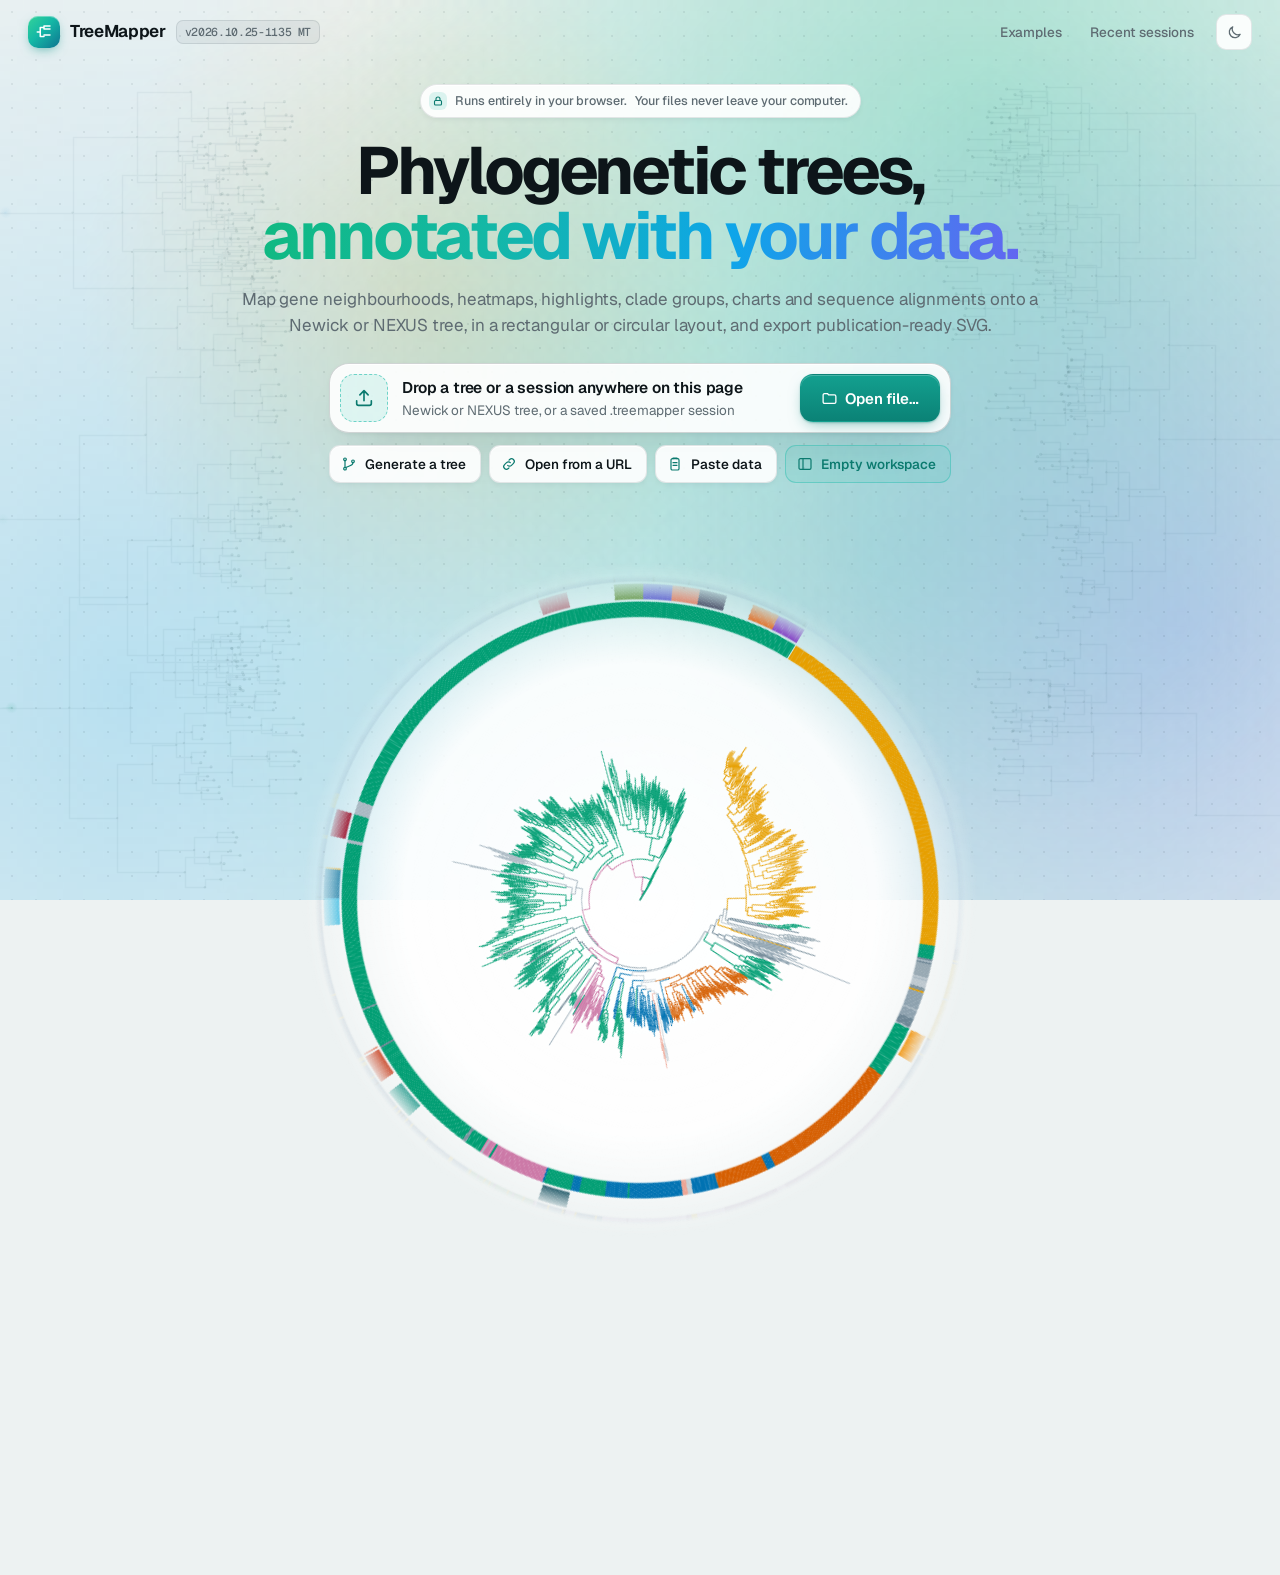
==== index.html @ 114bca0f "Home page round 7: notes beside the headline, "Tree scale", footer and mock window - The little tree" ====
<!doctype html>
<html lang="en" data-theme="light" class="pro">
<head>
<meta charset="utf-8" />
<meta name="viewport" content="width=device-width, initial-scale=1" />
<title>TreeMapper</title>
<link rel="preconnect" href="https://fonts.googleapis.com">
<link rel="preconnect" href="https://fonts.gstatic.com" crossorigin>
<link href="https://fonts.googleapis.com/css2?family=Geist:wght@400;500;600;700&family=Geist+Mono:wght@400;500;600;700&display=swap" rel="stylesheet">
<link href="css/tailwind.css?v=202610251735" rel="stylesheet">
<link href="css/styles.css?v=202610251735" rel="stylesheet">
<link href="css/pro.css?v=202610251735" rel="stylesheet">
<link href="css/home.css?v=202610251735" rel="stylesheet">
<script>
  // The home page comes first and the viewer's theme is set before anything is painted (no
  // flash of the workspace or of the other theme; app.js keeps the same choice later)
  (function () {
    var d = document.documentElement, t = null;
    try { t = localStorage.getItem('ptree-theme'); } catch (e) {}
    if (t !== 'dark' && t !== 'light') t = window.matchMedia && matchMedia('(prefers-color-scheme: dark)').matches ? 'dark' : 'light';
    d.setAttribute('data-theme', t);
    d.classList.add('tm-home');
    // a reload starts at the top of the home page (the tree at its starting place), not where the
    // page was scrolled to: no flash of the scrolled view first
    try { if ('scrollRestoration' in history) history.scrollRestoration = 'manual'; } catch (e) {}
  })();
</script>
</head>
<body class="pro">
<!-- ===== Home page (css/home.css, js/home.js): shown first; the workspace comes in when something is opened ===== -->
<div class="tm-home" id="tmHome">
  <canvas class="th-aurora" id="thAurora" aria-hidden="true"></canvas>
  <canvas class="th-traces" id="thTraces" aria-hidden="true"></canvas>
  <canvas class="th-sparks" id="thSparks" aria-hidden="true"></canvas>
  <div class="th-grid" aria-hidden="true"></div>
  <div class="th-figure" id="thFigure" aria-hidden="true"><i class="th-plate"></i><canvas id="thFigRings"></canvas><canvas id="thFigStatic"></canvas><canvas id="thFigPulse"></canvas></div>
  <div class="th-view" id="thView">
  <header class="th-top">
    <div class="th-brand"><span class="pro-logo"><svg class="pro-ico" width="18" height="18" viewBox="0 0 24 24" fill="none" stroke="currentColor" stroke-width="2" stroke-linecap="round" stroke-linejoin="round" aria-hidden="true"><path d="M3 12h4M7 6v12M7 6h5M7 18h5M12 4v4M12 4h8M12 8h8M12 16h8"/></svg></span><span>TreeMapper</span><span class="th-ver" id="thVersion"></span></div>
    <nav class="th-top-nav" aria-label="Home">
      <button type="button" class="th-navlink" id="thNavExamples" data-nav="thExamples" aria-controls="thExamples">Examples</button>
      <button type="button" class="th-navlink" id="thNavRecent" data-nav="thRecentPanel" aria-controls="thRecentPanel">Recent sessions<span class="th-count" id="thRecentCount" hidden></span></button>
      <button type="button" class="th-theme" id="thTheme" aria-label="Switch between light and dark" title="Light or dark"><svg class="pro-ico th-moon" width="17" height="17" viewBox="0 0 24 24" fill="none" stroke="currentColor" stroke-width="1.8" stroke-linecap="round" stroke-linejoin="round" aria-hidden="true"><path d="M20 14.5A8 8 0 0 1 9.5 4a8 8 0 1 0 10.5 10.5z"/></svg><svg class="pro-ico th-sun" width="17" height="17" viewBox="0 0 24 24" fill="none" stroke="currentColor" stroke-width="1.8" stroke-linecap="round" stroke-linejoin="round" aria-hidden="true"><circle cx="12" cy="12" r="4"/><path d="M12 2v2M12 20v2M4.9 4.9l1.4 1.4M17.7 17.7l1.4 1.4M2 12h2M20 12h2M4.9 19.1l1.4-1.4M17.7 6.3l1.4-1.4"/></svg></button>
    </nav>
  </header>
  <main>
    <section class="th-hero" aria-labelledby="thTitle">
      <span class="th-eyebrow" id="thEyebrow"><i><svg class="pro-ico" width="12" height="12" viewBox="0 0 24 24" fill="none" stroke="currentColor" stroke-width="2.2" stroke-linecap="round" stroke-linejoin="round" aria-hidden="true"><rect x="5" y="11" width="14" height="9" rx="2"/><path d="M8 11V8a4 4 0 0 1 8 0v3"/></svg></i>Runs entirely in your browser.<span class="th-eb-more"> Your files never leave your computer.</span></span>
      <h1 class="th-title" id="thTitle"><span class="th-t1">Phylogenetic trees,</span><br><span class="th-t2">annotated with your data.</span></h1>
      <p class="th-lead" id="thLead">Map gene neighbourhoods, heatmaps, highlights, clade groups, charts and sequence alignments onto a Newick or NEXUS tree, in a rectangular or circular layout, and export publication-ready SVG.</p>
      <div class="th-launchgroup" id="thLaunchGroup">
      <div class="th-launch" id="thDrop">
        <span class="th-launch-ico"><svg class="pro-ico" width="22" height="22" viewBox="0 0 24 24" fill="none" stroke="currentColor" stroke-width="1.8" stroke-linecap="round" stroke-linejoin="round" aria-hidden="true"><path d="M12 15V4M7.5 8.5 12 4l4.5 4.5"/><path d="M4 15v3a2 2 0 0 0 2 2h12a2 2 0 0 0 2-2v-3"/></svg></span>
        <span class="th-launch-text"><b>Drop a tree or a session <span class="th-eb-more">anywhere on this page</span><span class="th-phone-only">here</span></b><span>Newick or NEXUS tree, or a saved .treemapper session</span></span>
        <button type="button" class="pro-btn pro-btn-primary th-open" id="thOpen"><svg class="pro-ico" width="17" height="17" viewBox="0 0 24 24" fill="none" stroke="currentColor" stroke-width="1.8" stroke-linecap="round" stroke-linejoin="round" aria-hidden="true"><path d="M3 7a2 2 0 0 1 2-2h4l2 2h8a2 2 0 0 1 2 2v8a2 2 0 0 1-2 2H5a2 2 0 0 1-2-2z"/></svg>Open file…</button>
      </div>
      <div class="th-ways" id="thWays">
        <button type="button" class="th-way" id="thGenerate"><svg class="pro-ico" width="16" height="16" viewBox="0 0 24 24" fill="none" stroke="currentColor" stroke-width="1.8" stroke-linecap="round" stroke-linejoin="round" aria-hidden="true"><circle cx="6" cy="5" r="2"/><circle cx="6" cy="19" r="2"/><circle cx="18" cy="8" r="2"/><path d="M6 7v10M18 10c0 4-4 4-10 7"/></svg>Generate a tree<span class="pro-sr-only"> from gene presence and absence</span></button>
        <button type="button" class="th-way" id="thUrl"><svg class="pro-ico" width="16" height="16" viewBox="0 0 24 24" fill="none" stroke="currentColor" stroke-width="1.8" stroke-linecap="round" stroke-linejoin="round" aria-hidden="true"><path d="M10 14a4 4 0 0 0 5.7 0l3-3a4 4 0 0 0-5.7-5.7l-1 1"/><path d="M14 10a4 4 0 0 0-5.7 0l-3 3a4 4 0 0 0 5.7 5.7l1-1"/></svg>Open from a URL</button>
        <button type="button" class="th-way" id="thPaste"><svg class="pro-ico" width="16" height="16" viewBox="0 0 24 24" fill="none" stroke="currentColor" stroke-width="1.8" stroke-linecap="round" stroke-linejoin="round" aria-hidden="true"><rect x="6" y="4" width="12" height="17" rx="2"/><path d="M9 4V3h6v1M9 10h6M9 14h6"/></svg>Paste data</button>
        <button type="button" class="th-way th-way-quiet" id="twSkip"><svg class="pro-ico" width="16" height="16" viewBox="0 0 24 24" fill="none" stroke="currentColor" stroke-width="1.8" stroke-linecap="round" stroke-linejoin="round" aria-hidden="true"><rect x="3" y="4" width="18" height="16" rx="2"/><path d="M9 4v16"/></svg>Empty workspace</button>
      </div>
      <p class="th-error" id="thError" role="alert"></p>
      </div>
    </section>
    <div class="th-slot" id="thSlot" aria-hidden="true"></div>
    <aside class="th-side" id="thSideL" hidden><span class="th-side-ico"><svg class="pro-ico" width="18" height="18" viewBox="0 0 24 24" fill="none" stroke="currentColor" stroke-width="1.8" stroke-linecap="round" stroke-linejoin="round" aria-hidden="true"><rect x="5" y="11" width="14" height="9" rx="2"/><path d="M8 11V8a4 4 0 0 1 8 0v3"/></svg></span><span><b>Runs entirely in your browser</b><span>Your trees and data never leave your computer.</span></span></aside>
    <aside class="th-side" id="thSideR" hidden><span class="th-side-ico"><svg class="pro-ico" width="18" height="18" viewBox="0 0 24 24" fill="none" stroke="currentColor" stroke-width="1.8" stroke-linecap="round" stroke-linejoin="round" aria-hidden="true"><path d="M12 4v11M7 10l5 5 5-5M5 20h14"/></svg></span><span><b>Publication-ready figures</b><span>Export SVG, PNG or PDF, rectangular or circular.</span></span></aside>
    <div class="th-cols">
      <div class="th-col th-left" id="thExamples" tabindex="-1">
        <section class="th-panel" aria-labelledby="thRtTitle">
          <h2 class="th-h2"><span>Example</span><span class="th-tag">Generated from literature</span></h2>
          <div>
            <div class="th-ex-title" id="thRtTitle">Reverse transcriptases</div>
            <p class="th-ex-sub">A maximum-likelihood tree built from the RT domains of 1,077 reference RTs gathered from six published studies, with 12 structure anchors. Mostly bacterial families; retroelement and telomerase RTs among the smaller ones.</p>
          </div>
          <ul class="th-fams" aria-label="RT families">
            <li><span><i style="background:#009E73"></i>UG/Abi</span><em>593</em><u style="--w:100%;--c:#009E73"></u></li>
            <li><span><i style="background:#E69F00"></i>Retron</span><em>203</em><u style="--w:34.2%;--c:#E69F00"></u></li>
            <li><span><i style="background:#D55E00"></i>Group II intron</span><em>111</em><u style="--w:18.7%;--c:#D55E00"></u></li>
            <li><span><i style="background:#0072B2"></i>CRISPR-associated RT</span><em>70</em><u style="--w:11.8%;--c:#0072B2"></u></li>
            <li><span><i style="background:#CC79A7"></i>DGR</span><em>38</em><u style="--w:6.4%;--c:#CC79A7"></u></li>
            <li class="th-fam-more"><span><i style="background:#8DA1AE"></i>8 smaller families</span><em>62</em><u style="--w:10.5%;--c:#8DA1AE"></u></li>
          </ul>
          <div class="th-rings"><b>Rings, inside out</b>
            <ol><li data-ring="heatmap1">RT family</li><li data-ring="heatmap2" title="DRT1–DRT10, a putative DRT11; AbiA, AbiK, AbiP2">Defense-associated RTs (DRTs) and Abi&nbsp;RTs</li><li data-ring="heatmap3">Source study</li><li data-ring="dataframe1" title="N-terminal region, RT domain, C-terminal region; every RT domain starts on one circle, position 0 on the axis, N-terminal regions inside it">Domain layout, aligned at the RT domain start (position 0)</li></ol>
          </div>
          <p class="th-src">Studies: <a href="https://doi.org/10.1371/journal.pone.0114083" target="_blank" rel="noopener" class="th-nb">Toro 2014</a>, <a href="https://doi.org/10.3389/fmicb.2018.01317" target="_blank" rel="noopener" class="th-nb">Toro 2018</a>, <a href="https://doi.org/10.1093/nar/gkx1150" target="_blank" rel="noopener" class="th-nb">Wu 2018</a>, <a href="https://doi.org/10.1093/nar/gkaa1149" target="_blank" rel="noopener" class="th-nb">Mestre 2020</a>, <a href="https://doi.org/10.1093/nar/gkac467" target="_blank" rel="noopener" class="th-nb">Mestre 2022</a>, <a href="https://doi.org/10.1038/s41586-025-09179-5" target="_blank" rel="noopener" class="th-nb">Tang 2025</a></p>
          <div class="th-ex-actions"><button type="button" class="pro-btn pro-btn-primary" data-example="rt-references" id="thOpenRt">Open this example<svg class="pro-ico" width="15" height="15" viewBox="0 0 24 24" fill="none" stroke="currentColor" stroke-width="2" stroke-linecap="round" stroke-linejoin="round" aria-hidden="true"><path d="M5 12h14M13 6l6 6-6 6"/></svg></button></div>
        </section>
      </div>
      <div class="th-col th-right" id="thRight">
        <section class="th-panel" aria-labelledby="thMockTitle">
          <h2 class="th-h2"><span>Example</span><span class="th-tag th-tag-mock">Mock data</span></h2>
          <button type="button" class="th-mock" data-example="mock" aria-describedby="thMockText">
            <span class="th-win"><span class="th-win-bar"><i></i><i></i><i></i>crispr-cas-loci.treemapper</span><span class="th-win-crop" data-crop="0.0488,0.0865,0.9357,0.9112">
              <img class="th-light-img" src="img/home/mock-light.jpg?v=202610251735" alt="The TreeMapper workspace with the mock example open: a tree of 56 CRISPR-Cas loci with their gene neighbourhoods, a GC heatmap and a bar chart of spacer counts" decoding="async"><img class="th-dark-img" src="img/home/mock-dark.jpg?v=202610251735" alt="" decoding="async"></span></span>
            <span><span class="th-ex-title" id="thMockTitle">CRISPR-Cas loci</span>
            <span class="th-ex-sub" id="thMockText" style="display:block">56 invented loci of four subtypes (I&#8209;F, I&#8209;E, III&#8209;A, II&#8209;A): gene neighbourhoods, clade groups, phylum, GC content and spacer counts.</span></span>
          </button>
          <div class="th-ex-actions"><button type="button" class="pro-btn" data-example="mock">Open this example<svg class="pro-ico" width="15" height="15" viewBox="0 0 24 24" fill="none" stroke="currentColor" stroke-width="2" stroke-linecap="round" stroke-linejoin="round" aria-hidden="true"><path d="M5 12h14M13 6l6 6-6 6"/></svg></button></div>
        </section>
        <section class="th-panel" id="thRecentPanel" aria-labelledby="thRecentTitle">
          <h2 class="th-h2"><span id="thRecentTitle">Recent sessions</span><button type="button" class="th-mini" id="thRecentClear" hidden>Clear</button></h2>
          <ul class="th-recent" id="thRecent"></ul>
          <p class="th-empty" id="thRecentEmpty"><span><svg class="pro-ico" width="18" height="18" viewBox="0 0 24 24" fill="none" stroke="currentColor" stroke-width="1.8" stroke-linecap="round" stroke-linejoin="round" aria-hidden="true"><circle cx="12" cy="12" r="8"/><path d="M12 8v4l3 2"/></svg></span><span>Sessions you open or save appear here, kept in this browser only.</span></p>
        </section>
        <footer class="th-foot"><span>Created by <a class="th-me" href="https://github.com/mbuyukyoruk" target="_blank" rel="noopener">Murat Buyukyoruk</a></span><button type="button" id="thReport">Report a problem</button></footer>
      </div>
    </div>
  </main>
  </div>
  <div class="th-run" id="thRun" aria-hidden="true"></div>
</div>
<div class="pro-app">

  <!-- ===== Top bar ===== -->
  <header class="pro-topbar">
    <div class="pro-brand">
      <span class="pro-logo"><svg class="pro-ico" width="18" height="18" viewBox="0 0 24 24" fill="none" stroke="currentColor" stroke-width="2" stroke-linecap="round" stroke-linejoin="round" aria-hidden="true"><path d="M3 12h4M7 6v12M7 6h5M7 18h5M12 4v4M12 4h8M12 8h8M12 16h8"/></svg></span>
      <span class="pro-brand-name">TreeMapper</span>
    </div>
    <button type="button" class="pro-btn pro-home-btn" id="proHomeBtn" title="Close this session and go back to the home page"><svg class="pro-ico" width="16" height="16" viewBox="0 0 24 24" fill="none" stroke="currentColor" stroke-width="1.8" stroke-linecap="round" stroke-linejoin="round" aria-hidden="true"><path d="M4 11.5 12 5l8 6.5"/><path d="M6.5 10v9h11v-9"/><path d="M10 19v-5h4v5"/></svg><span>Home</span></button>
    <span class="pro-vsep"></span>
    <div class="pro-doc">
      <span class="pro-doc-name" id="proDocName">No tree loaded</span>
      <span class="pro-doc-meta" id="proDocMeta"></span>
    </div>
    <div class="pro-spacer"></div>
    <div class="pro-actions">
      <button type="button" class="pro-btn" id="proOpenTree" title="Open a tree file (Newick, NEXUS) or a saved session (.treemapper) (⌘O)"><svg class="pro-ico" width="16" height="16" viewBox="0 0 24 24" fill="none" stroke="currentColor" stroke-width="1.8" stroke-linecap="round" stroke-linejoin="round" aria-hidden="true"><path d="M3 7a2 2 0 0 1 2-2h4l2 2h8a2 2 0 0 1 2 2v1H7.5a2 2 0 0 0-1.9 1.4L3 19V7z"/><path d="M3 19l2.6-7.6A2 2 0 0 1 7.5 10H21l-2.7 7.7A2 2 0 0 1 16.4 19H3z"/></svg><span>Open</span></button>
      <button type="button" class="pro-btn" id="proSaveSession" title="Save the tree, data, edits and settings as a session file (⌘S)"><svg class="pro-ico" width="16" height="16" viewBox="0 0 24 24" fill="none" stroke="currentColor" stroke-width="1.8" stroke-linecap="round" stroke-linejoin="round" aria-hidden="true"><path d="M5 3h11l3 3v13a2 2 0 0 1-2 2H5a2 2 0 0 1-2-2V5a2 2 0 0 1 2-2z"/><path d="M7 3v5h8V3M7 21v-7h10v7"/></svg><span>Save session</span></button>
      <button type="button" class="pro-btn" id="proGenerate" title="Build a tree from a gene presence/absence table"><svg class="pro-ico" width="16" height="16" viewBox="0 0 24 24" fill="none" stroke="currentColor" stroke-width="1.8" stroke-linecap="round" stroke-linejoin="round" aria-hidden="true"><circle cx="6" cy="5" r="2"/><circle cx="6" cy="19" r="2"/><circle cx="18" cy="8" r="2"/><path d="M6 7v10M18 10c0 4-4 4-10 7"/></svg><span>Generate tree</span></button>
      <button type="button" class="pro-btn pro-btn-primary" id="addDataframe" title="Add a dataframe, heatmap, highlight, clade or chart layer"><svg class="pro-ico" width="16" height="16" viewBox="0 0 24 24" fill="none" stroke="currentColor" stroke-width="2" stroke-linecap="round" stroke-linejoin="round" aria-hidden="true"><path d="M12 5v14M5 12h14"/></svg><span>Add data</span></button>
      <button type="button" class="pro-btn" id="proExportBtn" aria-haspopup="menu" aria-expanded="false" title="Export the tree as SVG, PNG or PDF"><svg class="pro-ico" width="16" height="16" viewBox="0 0 24 24" fill="none" stroke="currentColor" stroke-width="1.8" stroke-linecap="round" stroke-linejoin="round" aria-hidden="true"><path d="M12 4v11M7 10l5 5 5-5M5 20h14"/></svg><span>Export</span><svg class="pro-ico" width="13" height="13" viewBox="0 0 24 24" fill="none" stroke="currentColor" stroke-width="2" stroke-linecap="round" stroke-linejoin="round" aria-hidden="true"><path d="M6 9l6 6 6-6"/></svg></button>
      <button type="button" id="exportSVG" hidden>Export SVG</button>
      <span class="pro-vsep"></span>
      <label class="pro-icon-btn pro-theme-toggle" title="Toggle dark mode">
        <input autocomplete="off" type="checkbox" id="themeToggle" class="pro-sr-only" aria-label="Dark mode">
        <span class="pro-when-light"><svg class="pro-ico" width="16" height="16" viewBox="0 0 24 24" fill="none" stroke="currentColor" stroke-width="1.8" stroke-linecap="round" stroke-linejoin="round" aria-hidden="true"><path d="M20 14.5A8 8 0 0 1 9.5 4a8 8 0 1 0 10.5 10.5z"/></svg></span>
        <span class="pro-when-dark"><svg class="pro-ico" width="16" height="16" viewBox="0 0 24 24" fill="none" stroke="currentColor" stroke-width="1.8" stroke-linecap="round" stroke-linejoin="round" aria-hidden="true"><circle cx="12" cy="12" r="4"/><path d="M12 2v2M12 20v2M4.9 4.9l1.4 1.4M17.7 17.7l1.4 1.4M2 12h2M20 12h2M4.9 19.1l1.4-1.4M17.7 6.3l1.4-1.4"/></svg></span>
      </label>
    </div>
  </header>

  <div class="pro-body">

    <!-- ===== Left panel: Layers / Style ===== -->
    <aside class="sidepanel" data-pro-tab="layers">
      <div class="pro-tabs" role="tablist" aria-label="Sidebar">
        <button type="button" class="pro-tab" role="tab" data-pro-tab="layers" aria-selected="true"><svg class="pro-ico" width="15" height="15" viewBox="0 0 24 24" fill="none" stroke="currentColor" stroke-width="1.8" stroke-linecap="round" stroke-linejoin="round" aria-hidden="true"><path d="M12 3l9 5-9 5-9-5 9-5z"/><path d="M3 13l9 5 9-5"/></svg><span>Layers</span></button>
        <button type="button" class="pro-tab" role="tab" data-pro-tab="style" aria-selected="false"><svg class="pro-ico" width="15" height="15" viewBox="0 0 24 24" fill="none" stroke="currentColor" stroke-width="1.8" stroke-linecap="round" stroke-linejoin="round" aria-hidden="true"><path d="M4 6h9M17 6h3M4 12h3M11 12h9M4 18h11M19 18h1"/><circle cx="15" cy="6" r="2"/><circle cx="9" cy="12" r="2"/><circle cx="17" cy="18" r="2"/></svg><span>Style</span></button>
              <button type="button" class="pro-icon-btn pro-left-toggle" id="proLeftToggle" aria-pressed="false" aria-label="Minimize the side panel" title="Minimize the side panel ([)"><svg class="pro-ico" width="15" height="15" viewBox="0 0 24 24" fill="none" stroke="currentColor" stroke-width="1.8" stroke-linecap="round" stroke-linejoin="round" aria-hidden="true"><path d="M11 17l-5-5 5-5M18 17l-5-5 5-5"/></svg></button>
      </div>

      <div class="pro-layers-head"><span class="pro-section-title">Data layers</span></div>
      <p class="pro-layers-empty">No data layers yet. Load a tree, then use <b>Add data</b> for dataframes, heatmaps, highlights, clade groups or charts. Each appears here as a card you can configure, reorder or remove.</p>

      <div class="card-section" id="dataframeSection">
        <div class="sidebar-divider-visual"></div>
        <div class="section-header">
          <h4>Dataframe Data</h4>
        </div>
        <div class="card-container" id="dataframeContainer"></div>
      </div>
      <div class="card-section" id="heatmapSection">
        <div class="sidebar-divider-visual"></div>
        <div class="section-header">
          <h4>Heatmap Data</h4>
        </div>
        <div class="card-container" id="heatmapContainer"></div>
      </div>
      <div class="card-section" id="highlightSection">
        <div class="sidebar-divider-visual"></div>
        <div class="section-header">
          <h4>Highlight Data</h4>
        </div>
        <div class="card-container" id="highlightContainer"></div>
      </div>
      <div class="card-section" id="cladeSection">
        <div class="sidebar-divider-visual"></div>
        <div class="section-header">
          <h4>Clade Data</h4>
        </div>
        <div class="card-container" id="cladeContainer"></div>
      </div>
      <div class="card-section" id="chartSection">
        <div class="sidebar-divider-visual"></div>
        <div class="section-header">
          <h4>Chart Data</h4>
        </div>
        <div class="card-container" id="chartContainer"></div>
      </div>
      <div class="card-section" id="msaSection">
        <div class="sidebar-divider-visual"></div>
        <div class="section-header">
          <h4>Alignment Data</h4>
        </div>
        <div class="card-container" id="msaContainer"></div>
      </div>
      <div class="card-section" id="textSection">
        <div class="sidebar-divider-visual"></div>
        <div class="section-header">
          <h4>Text Data</h4>
        </div>
        <div class="card-container" id="textContainer"></div>
      </div>

      <section class="pro-anno" id="proAnno" hidden>
        <div class="pro-layers-head"><span class="pro-section-title">Colours &amp; highlights</span><button type="button" class="pro-link-btn" id="proAnnoClear">Clear all</button></div>
        <div class="pro-anno-list" id="proAnnoList"></div>
      </section>

      <div id="addDataframeContainer" style="display: none;"></div>

      <div class="layout-card pro-layout pro-group">
        <div class="pro-section-title">Layout</div>
        <div class="span-2 pro-range-row" id="expansionRow">
          <label for="tipSpacing">Expansion</label>
          <input autocomplete="off" id="tipSpacing" type="range" min="0" max="100" value="0" step="1">
          <span class="pro-num-wrap"><input autocomplete="off" id="tipSpacingNum" type="number" min="0" max="100" value="0" step="1" class="pro-num" aria-label="Expansion (%)"><span class="pro-unit">%</span></span>
        </div>
        <div class="span-2" id="radialControls" style="display:none; flex-direction:column; gap:6px;">
          <div class="pro-range-row">
            <label for="rotationDeg">Rotation</label>
            <input autocomplete="off" id="rotationDeg" type="range" min="0" max="360" value="0" step="1">
            <span class="pro-num-wrap"><input autocomplete="off" id="rotationDegNum" type="number" min="0" max="360" value="0" step="1" class="pro-num" aria-label="Rotation (degrees)"><span class="pro-unit">°</span></span>
          </div>
          <div class="pro-range-row">
            <label for="openAngleDeg">Opening</label>
            <input autocomplete="off" id="openAngleDeg" type="range" min="0" max="300" value="0" step="1">
            <span class="pro-num-wrap"><input autocomplete="off" id="openAngleDegNum" type="number" min="0" max="300" value="0" step="1" class="pro-num" aria-label="Opening angle (degrees)"><span class="pro-unit">°</span></span>
          </div>
        </div>
      </div>

      <details>
        <summary>Labels</summary>
        <div class="section pro-group">
          <label class="pro-row"><span>Hide accession labels</span><input autocomplete="off" type="checkbox" id="hideLabels" class="pro-switch"></label>
          <label class="pro-row"><span>Guide lines to labels</span><input autocomplete="off" type="checkbox" id="labelGuides" class="pro-switch"></label>
          <div class="pro-row">
            <label for="labelTextSource">Label text</label>
            <select autocomplete="off" id="labelTextSource" class="pro-select"><option value="">Accession</option></select>
          </div>
          <input type="hidden" id="labelTextSourceWanted" value="">
          <p class="ls-hint">A layer's value can be the label: load a two-column table (accession, name) as a highlight or clade-group layer and pick it here; switch that layer's own display off in its card if you only want the names. Tips without a value keep their accession.</p>
          <label class="pro-row"><span>Italic</span><input autocomplete="off" type="checkbox" id="labelItalic" class="pro-switch"></label>
          <div class="pro-row">
            <label for="labelColorSource">Colour by</label>
            <select autocomplete="off" id="labelColorSource" class="pro-select"><option value="">(none)</option></select>
          </div>
          <input type="hidden" id="labelColorSourceWanted" value="">
        </div>
      </details>

      <details>
        <summary>Tree</summary>
        <div class="section pro-group">
          <label class="pro-row"><span>Root tree</span><input autocomplete="off" type="checkbox" id="rootEnable" class="pro-switch"></label>
          <div class="pro-row pro-sub">
            <label for="rootMode">Rooting</label>
            <select autocomplete="off" id="rootMode" class="pro-select" disabled>
              <option value="user" selected>User selection</option>
              <option value="midpoint">Midpoint</option>
            </select>
          </div>
          <label class="pro-row"><span>Order nodes</span><input autocomplete="off" type="checkbox" id="orderEnable" class="pro-switch" checked></label>
          <div class="pro-row pro-sub">
            <label for="orderDir">Ordering</label>
            <select autocomplete="off" id="orderDir" class="pro-select">
              <option value="increasing" selected>Increasing</option>
              <option value="decreasing">Decreasing</option>
            </select>
          </div>
          <label class="pro-row"><span>Transform branches</span><input autocomplete="off" type="checkbox" id="transformEnable" class="pro-switch"></label>
          <div class="pro-row pro-sub">
            <label for="layoutMode">Transform</label>
            <select autocomplete="off" id="layoutMode" class="pro-select" disabled>
              <option value="clado" selected>Cladogram</option>
              <option value="equal">Equal</option>
            </select>
          </div>
          <div class="pro-row">
            <label for="edgeStyle">Edge style</label>
            <select autocomplete="off" id="edgeStyle" class="pro-select">
              <option value="rect" selected>Rectangular</option>
              <option value="curve">Curved</option>
            </select>
          </div>
          <label class="pro-row"><span>Remove redundant tips</span><input autocomplete="off" type="checkbox" id="uniqueBranchTips" class="pro-switch"></label>
        </div>
      </details>

      <details id="nodeShapesSection">
        <summary>Nodes</summary>
        <div class="section pro-group">
          <label class="pro-row"><span>Show internal nodes</span><input autocomplete="off" type="checkbox" id="hideInternal" class="pro-switch"></label>
          <div class="pro-row pro-sub">
            <label for="internalNodeShape">Shape</label>
            <select autocomplete="off" id="internalNodeShape" class="pro-select">
              <option value="circle">Circle</option>
              <option value="square">Square</option>
              <option value="diamond" selected>Diamond</option>
              <option value="triangle">Triangle</option>
            </select>
          </div>
          <div class="pro-row pro-sub">
            <label for="internalNodeSize">Size</label>
            <span class="pro-num-wrap"><input autocomplete="off" type="number" id="internalNodeSize" min="2" max="12" step="1" value="2" class="pro-num"><span class="pro-unit">px</span></span>
          </div>
          <label class="pro-row"><span>Show tip nodes</span><input autocomplete="off" type="checkbox" id="showTipNodes" class="pro-switch" checked></label>
          <div class="pro-row pro-sub">
            <label for="tipNodeShape">Shape</label>
            <select autocomplete="off" id="tipNodeShape" class="pro-select">
              <option value="circle" selected>Circle</option>
              <option value="square">Square</option>
              <option value="diamond">Diamond</option>
              <option value="triangle">Triangle</option>
            </select>
          </div>
          <div class="pro-row pro-sub">
            <label for="tipNodeSize">Size</label>
            <span class="pro-num-wrap"><input autocomplete="off" type="number" id="tipNodeSize" min="1" max="8" step="1" value="2" class="pro-num"><span class="pro-unit">px</span></span>
          </div>
        </div>
      </details>

      <details id="treeScaleSection">
        <summary>Scale bar</summary>
        <div class="section pro-group">
          <label class="pro-row"><span>Hide scale bar</span><input autocomplete="off" type="checkbox" id="hideScaleBar" class="pro-switch"></label>
          <label class="pro-row"><span>Cover scale bar</span><input autocomplete="off" type="checkbox" id="coverScaleBar" class="pro-switch"></label>
          <div class="pro-row pro-sub">
            <label for="scaleRange">Scale range</label>
            <span class="pro-num-wrap"><input autocomplete="off" type="number" id="scaleRange" min="0.25" step="0.25" value="0.5" class="pro-num" disabled></span>
          </div>
          <div class="pro-row">
            <label for="scaleStrokeWidth">Line width</label>
            <span class="pro-num-wrap"><input autocomplete="off" type="number" id="scaleStrokeWidth" min="0.1" step="0.1" value="2" class="pro-num"><span class="pro-unit">px</span></span>
          </div>
        </div>
      </details>

      <details id="groupMarksSection">
        <summary>Group marks</summary>
        <div class="section pro-group">
          <div class="pro-row">
            <label for="groupMarksSource">Groups from</label>
            <select autocomplete="off" id="groupMarksSource" class="pro-select"><option value="">(none)</option><option value="manual">Selected clades</option></select>
          </div>
          <input type="hidden" id="groupMarksSourceWanted" value="">
          <p class="gm-hint">A line where one group of tips ends and the next begins, and a label per group, drawn with the tree. Groups come from a heatmap, highlight or clade-group layer, or from clades you pick.</p>
          <div id="groupMarksManualBox" class="pro-flat" hidden>
            <button type="button" id="groupMarksAdd" class="pro-btn gm-add">Add selected clade</button>
            <div id="groupMarksManualList" class="gm-list"></div>
            <input type="hidden" id="groupMarksManual" value="">
          </div>
          <label class="pro-row"><span>Separator lines</span><input autocomplete="off" type="checkbox" id="groupMarksLines" class="pro-switch" checked></label>
          <label class="pro-row pro-sub"><span>Dashed</span><input autocomplete="off" type="checkbox" id="groupMarksDashed" class="pro-switch" checked></label>
          <div class="pro-row pro-sub"><label for="groupMarksWidth">Line width</label><span class="pro-num-wrap"><input autocomplete="off" type="number" id="groupMarksWidth" min="0.5" step="0.5" value="1" class="pro-num"><span class="pro-unit">px</span></span></div>
          <div class="pro-row pro-sub"><label for="groupMarksColor">Colour</label><input autocomplete="off" type="color" id="groupMarksColor" value="#6b7280" class="pro-color"></div>
          <label class="pro-row"><span>Group labels</span><input autocomplete="off" type="checkbox" id="groupMarksLabels" class="pro-switch" checked></label>
          <div class="pro-row pro-sub"><label for="groupMarksFont">Font size</label><span class="pro-num-wrap"><input autocomplete="off" type="number" id="groupMarksFont" min="6" max="40" step="1" value="12" class="pro-num"><span class="pro-unit">px</span></span></div>
        </div>
      </details>

      <details id="tangleSection">
        <summary>Compare trees</summary>
        <div class="section pro-group">
          <p class="tg-hint">A second tree drawn mirrored in its own panel at the right (its width set with the panel splitter, like any panel), a line joining each shared tip to its row in the main tree (a tanglegram), with the Robinson–Foulds distance over the shared tips.</p>
          <label class="pro-file" for="tangleFile">
            <span class="pro-file-ctl"><span class="pro-btn pro-file-btn">Choose tree…</span><span class="pro-file-name">Newick (.nwk, .tree)</span></span>
            <input autocomplete="off" id="tangleFile" type="file" accept=".nwk,.newick,.tree,.txt,.nexus,.nxs" class="pro-sr-only">
          </label>
          <input type="hidden" id="tangleTree" value=""><input type="hidden" id="tangleName" value="">
          <p class="tg-report" id="tangleReport">No second tree loaded.</p>
          <label class="pro-row"><span>Show comparison</span><input autocomplete="off" type="checkbox" id="tangleShow" class="pro-switch" checked></label>
          <div class="pro-row"><label for="tangleOrderMode">Order tips</label>
            <select autocomplete="off" id="tangleOrderMode" class="pro-select">
              <option value="loaded">As loaded</option>
              <option value="match" selected>Match the main tree</option>
              <option value="increasing">Increasing</option>
              <option value="decreasing">Decreasing</option>
            </select></div>
          <label class="pro-row"><span>Remove redundant tips</span><input autocomplete="off" type="checkbox" id="tangleUnique" class="pro-switch"></label>
          <label class="pro-row"><span>Guide lines to tips</span><input autocomplete="off" type="checkbox" id="tangleGuides" class="pro-switch" checked></label>
          <label class="pro-row"><span>Lines to the main tree</span><input autocomplete="off" type="checkbox" id="tangleLinks" class="pro-switch" checked></label>
          <div class="tg-actions"><button type="button" class="pro-btn" id="tangleRemove">Remove the second tree</button></div>
        </div>
      </details>

      <details id="bootstrapSection">
        <summary>Support values</summary>
        <div class="section pro-group">
          <label class="pro-row"><span>Show support values</span><input autocomplete="off" type="checkbox" id="showBootstrap" class="pro-switch"></label>
          <div class="pro-row">
            <label for="bootstrapDataSource">Data source</label>
            <select autocomplete="off" id="bootstrapDataSource" class="pro-select">
              <option value="bootstrap">Support values</option>
            </select>
          </div>
          <div class="pro-row">
            <span>Show range</span>
            <span class="pro-range-pair">
              <input autocomplete="off" type="number" id="bootstrapMinRange" min="0" max="100" step="1" value="23" class="pro-num" aria-label="Minimum shown value, percent of the tree's support scale">
              <span class="pro-unit">to</span>
              <input autocomplete="off" type="number" id="bootstrapMaxRange" min="0" max="100" step="1" value="100" class="pro-num" aria-label="Maximum shown value">
              <span class="pro-unit">%</span>
            </span>
          </div>
          <p class="pro-support-note" id="bootstrapScaleNote" aria-live="polite"></p>

          <div class="pro-segmented" role="tablist" aria-label="Support value display">
            <button type="button" class="bootstrap-tab active" data-tab="symbol" role="tab">Symbol</button>
            <button type="button" class="bootstrap-tab" data-tab="text" role="tab">Text</button>
            <button type="button" class="bootstrap-tab" data-tab="color" role="tab">Colour</button>
          </div>

          <div id="bootstrap-symbol-tab" class="bootstrap-tab-content pro-tabpane" style="display: block;">
            <div class="pro-row">
              <label for="bootstrapSymbolType">Symbol</label>
              <select autocomplete="off" id="bootstrapSymbolType" class="pro-select">
                <option value="1">Circle</option>
                <option value="2">Triangle</option>
                <option value="3">Square</option>
                <option value="4">Star</option>
              </select>
            </div>
            <div class="pro-row"><label for="bootstrapFillColor">Fill colour</label><input autocomplete="off" type="color" id="bootstrapFillColor" value="#ffffff" class="pro-color"></div>
            <div class="pro-row"><label for="bootstrapBorderColor">Border colour</label><input autocomplete="off" type="color" id="bootstrapBorderColor" value="#000000" class="pro-color"></div>
            <div class="pro-row"><label for="bootstrapBorderWidth">Border width</label><span class="pro-num-wrap"><input autocomplete="off" type="number" id="bootstrapBorderWidth" min="0" max="5" step="0.1" value="1" class="pro-num"><span class="pro-unit">px</span></span></div>
            <div class="pro-row"><label for="bootstrapMinSize">Minimum size</label><span class="pro-num-wrap"><input autocomplete="off" type="number" id="bootstrapMinSize" min="1" max="50" step="1" value="5" class="pro-num"><span class="pro-unit">px</span></span></div>
            <div class="pro-row"><label for="bootstrapMaxSize">Maximum size</label><span class="pro-num-wrap"><input autocomplete="off" type="number" id="bootstrapMaxSize" min="1" max="50" step="1" value="10" class="pro-num"><span class="pro-unit">px</span></span></div>
            <div class="pro-row"><label for="bootstrapPosition">Position on branch</label><span class="pro-num-wrap"><input autocomplete="off" type="number" id="bootstrapPosition" min="0" max="100" step="1" value="50" class="pro-num"><span class="pro-unit">%</span></span></div>
          </div>

          <div id="bootstrap-text-tab" class="bootstrap-tab-content pro-tabpane" style="display: none;">
            <div class="pro-row">
              <label for="bootstrapFontSize">Font</label>
              <span class="pro-inline">
                <span class="pro-num-wrap"><input autocomplete="off" type="number" id="bootstrapFontSize" min="6" max="24" step="1" value="8" class="pro-num pro-num-sm"><span class="pro-unit">px</span></span>
                <input autocomplete="off" type="color" id="bootstrapFontColor" value="#374151" class="pro-color" aria-label="Font colour">
                <button type="button" id="bootstrapBold" class="pro-toggle-btn" aria-pressed="false" aria-label="Bold"><b>B</b></button>
                <button type="button" id="bootstrapItalic" class="pro-toggle-btn" aria-pressed="false" aria-label="Italic"><i>I</i></button>
              </span>
            </div>
            <div class="pro-row"><label for="bootstrapTextPosition">Position on branch</label><span class="pro-num-wrap"><input autocomplete="off" type="number" id="bootstrapTextPosition" min="0" max="100" step="1" value="50" class="pro-num"><span class="pro-unit">%</span></span></div>
            <div class="pro-row"><label for="bootstrapVerticalShift">Vertical shift</label><span class="pro-num-wrap"><input autocomplete="off" type="number" id="bootstrapVerticalShift" min="-50" max="50" step="1" value="0" class="pro-num"><span class="pro-unit">px</span></span></div>
            <div class="pro-row"><label for="bootstrapScaleFactor">Scale by factor</label><span class="pro-num-wrap"><input autocomplete="off" type="number" id="bootstrapScaleFactor" min="0.1" max="2" step="0.1" value="1" class="pro-num"><span class="pro-unit">×</span></span></div>
            <div class="pro-row"><label for="bootstrapRounding">Decimal places</label><span class="pro-num-wrap"><input autocomplete="off" type="number" id="bootstrapRounding" min="0" max="5" step="1" value="0" class="pro-num"></span></div>
            <label class="pro-row"><span>Scientific notation</span><input autocomplete="off" type="checkbox" id="bootstrapScientific" class="pro-switch"></label>
            <label class="pro-row"><span>Display as %</span><input autocomplete="off" type="checkbox" id="bootstrapPercent" class="pro-switch"></label>
            <label class="pro-row"><span>Show all values</span><input autocomplete="off" type="checkbox" id="bootstrapShowAll" class="pro-switch"></label>
          </div>

          <div id="bootstrap-color-tab" class="bootstrap-tab-content pro-tabpane" style="display: none;">
            <div class="pro-row"><label for="bootstrapColorMin">Minimum</label><input autocomplete="off" type="color" id="bootstrapColorMin" value="#0000ff" class="pro-color"></div>
            <label class="pro-row"><span>Use a midpoint colour</span><input autocomplete="off" type="checkbox" id="bootstrapColorMidToggle" class="pro-switch"></label>
            <div class="pro-row pro-sub"><label for="bootstrapColorMid">Midpoint</label><input autocomplete="off" type="color" id="bootstrapColorMid" value="#ffffff" class="pro-color"></div>
            <div class="pro-row"><label for="bootstrapColorMax">Maximum</label><input autocomplete="off" type="color" id="bootstrapColorMax" value="#8b0000" class="pro-color"></div>
          </div>
        </div>
      </details>

      <details id="appearanceSection">
        <summary>Appearance</summary>
        <div class="section pro-group">
          <div class="pro-row"><label for="branchStrokeWidth">Branch width</label><span class="pro-num-wrap"><input autocomplete="off" type="number" id="branchStrokeWidth" min="0.1" step="0.1" value="1" class="pro-num"><span class="pro-unit">px</span></span></div>
          <div class="pro-row"><label for="dataMargin">Data margin</label><span class="pro-num-wrap"><input autocomplete="off" type="number" id="dataMargin" min="1" max="20" step="1" value="5" class="pro-num"><span class="pro-unit">%</span></span></div>
          <label class="pro-row"><span>Axes below the tree</span><input autocomplete="off" type="checkbox" id="axesBelow" class="pro-switch" aria-describedby="axesBelowHint"></label>
          <p class="pro-support-note" id="axesBelowHint">Scale bar, dataframe and chart axes and heatmap titles go under the last tip, like an x-axis.</p>
          <label class="pro-row"><span>Axis title buttons</span><input autocomplete="off" type="checkbox" id="axisTitleButtons" class="pro-switch" checked aria-describedby="axisTitleHint"></label>
          <p class="pro-support-note" id="axisTitleHint">A + on each axis adds a title (unit). Titles you added stay when this is off.</p>
        </div>
      </details>

      <select autocomplete="off" id="trackWidth" style="display:none"><option value="0"></option></select>
      <select autocomplete="off" id="metaColumn" style="display:none"><option value=""></option></select>
      <div class="pro-style-foot">
        <button type="button" class="pro-link-btn" id="proResetSettings" title="Put every display setting back to its default (remembered settings are cleared)">Restore default display settings</button>
      </div>
    </aside>

    <!-- ===== Centre: canvas ===== -->
    <section class="pro-center">
      <div class="toolbar canvas-toolbar pro-canvas-toolbar" aria-label="View controls">
        <div class="segbtn layout-toggle pro-seg" role="group" aria-label="Tree shape">
          <button type="button" id="btnRect" class="seg active" title="Rectangular" aria-pressed="true"><svg class="pro-ico" width="15" height="15" viewBox="0 0 24 24" fill="none" stroke="currentColor" stroke-width="1.8" stroke-linecap="round" stroke-linejoin="round" aria-hidden="true"><path d="M3 12h4M7 6v12M7 6h5M7 18h5M12 4v4M12 4h8M12 8h8M12 16h8"/></svg><span>Rectangular</span></button>
          <button type="button" id="btnRadial" class="seg" title="Circular" aria-pressed="false"><svg class="pro-ico" width="15" height="15" viewBox="0 0 24 24" fill="none" stroke="currentColor" stroke-width="1.8" stroke-linecap="round" stroke-linejoin="round" aria-hidden="true"><circle cx="12" cy="12" r="2"/><path d="M12 10V5M12 14v5M10 12H5M14 12h5M12 4a8 8 0 0 1 8 8M4 12a8 8 0 0 1 8-8"/></svg><span>Circular</span></button>
        </div>
        <span class="pro-vsep"></span>
        <div class="pro-undo" role="group" aria-label="History">
          <button type="button" class="pro-icon-btn" id="proUndo" disabled title="Undo (⌘Z)" aria-label="Undo"><svg class="pro-ico" width="15" height="15" viewBox="0 0 24 24" fill="none" stroke="currentColor" stroke-width="1.8" stroke-linecap="round" stroke-linejoin="round" aria-hidden="true"><path d="M9 14L4 9l5-5"/><path d="M4 9h10.5a5.5 5.5 0 0 1 0 11H11"/></svg></button>
          <button type="button" class="pro-icon-btn" id="proRedo" disabled title="Redo (⇧⌘Z)" aria-label="Redo"><svg class="pro-ico" width="15" height="15" viewBox="0 0 24 24" fill="none" stroke="currentColor" stroke-width="1.8" stroke-linecap="round" stroke-linejoin="round" aria-hidden="true"><path d="M15 14l5-5-5-5"/><path d="M20 9H9.5a5.5 5.5 0 0 0 0 11H13"/></svg></button>
        </div>
        <span class="pro-vsep"></span>
        <button id="fit" class="pro-btn pro-btn-ghost" title="Fit the tree to the window"><svg class="pro-ico" width="15" height="15" viewBox="0 0 24 24" fill="none" stroke="currentColor" stroke-width="1.8" stroke-linecap="round" stroke-linejoin="round" aria-hidden="true"><path d="M4 9V4h5M20 9V4h-5M4 15v5h5M20 15v5h-5"/></svg><span>Fit</span></button>
        <div class="pro-zoom" role="group" aria-label="Zoom">
          <button type="button" id="zoomOut" class="pro-icon-btn pro-icon-btn-sm" aria-label="Zoom out"><svg class="pro-ico" width="15" height="15" viewBox="0 0 24 24" fill="none" stroke="currentColor" stroke-width="2" stroke-linecap="round" stroke-linejoin="round" aria-hidden="true"><path d="M5 12h14"/></svg></button>
          <span class="pro-zoom-value" id="proZoom">100%</span>
          <button type="button" id="zoomIn" class="pro-icon-btn pro-icon-btn-sm" aria-label="Zoom in"><svg class="pro-ico" width="15" height="15" viewBox="0 0 24 24" fill="none" stroke="currentColor" stroke-width="2" stroke-linecap="round" stroke-linejoin="round" aria-hidden="true"><path d="M12 5v14M5 12h14"/></svg></button>
        </div>
        <div class="segbtn pro-seg pro-tools" role="group" aria-label="Canvas tool">
          <button type="button" id="proToolSelect" class="seg active" aria-pressed="true" title="Select (V): drag on the canvas to select tips; hold Space to pan"><svg class="pro-ico" width="15" height="15" viewBox="0 0 24 24" fill="none" stroke="currentColor" stroke-width="1.8" stroke-linecap="round" stroke-linejoin="round" aria-hidden="true"><path d="M5 3l14 8-6 1.5L10 19z"/></svg><span class="pro-sr-only">Select</span></button>
          <button type="button" id="proToolPan" class="seg" aria-pressed="false" title="Pan (H): drag to move an expanded tree"><svg class="pro-ico" width="15" height="15" viewBox="0 0 24 24" fill="none" stroke="currentColor" stroke-width="1.8" stroke-linecap="round" stroke-linejoin="round" aria-hidden="true"><path d="M8 11V5.5a1.5 1.5 0 0 1 3 0V11M11 10V4.5a1.5 1.5 0 0 1 3 0V10M14 10.5V6a1.5 1.5 0 0 1 3 0v7a6 6 0 0 1-6 6h-.5a6 6 0 0 1-5-2.7L3.5 13a1.5 1.5 0 0 1 2.5-1.7L8 14V8.5a1.5 1.5 0 0 1 3 0"/></svg><span class="pro-sr-only">Pan</span></button>
        </div>
        <label class="pro-toggle" title="Show internal nodes (needed to click and select a clade)">
          <input autocomplete="off" class="pro-sr-only" type="checkbox" id="hideInternalClade" title="Show internal node dots">
          <svg class="pro-ico" width="15" height="15" viewBox="0 0 24 24" fill="none" stroke="currentColor" stroke-width="1.8" stroke-linecap="round" stroke-linejoin="round" aria-hidden="true"><circle cx="6" cy="12" r="2.5"/><circle cx="18" cy="6" r="2.5"/><circle cx="18" cy="18" r="2.5"/><path d="M8.5 12H12M12 6v12M12 6h3.5M12 18h3.5"/></svg><span>Nodes</span>
        </label>
        <div id="colorPathCard" class="color-path-card" style="display: none;">
          <button type="button" class="pro-colorpath-btn" id="proColorPathBtn" title="Colour the branches leading to the search matches"><span class="pro-colorpath-dot" id="proColorPathDot"></span><span>Colour matches</span></button><span class="color-path-label">Color path:</span>
          <input autocomplete="off" type="color" id="pathColorPicker" class="path-color-picker" value="#ff6b35" title="Choose color for highlighted paths">
          <button id="applyPathColor" class="apply-path-color" title="Apply color to highlighted paths">Apply</button>
        </div>
        <div class="pro-spacer"></div>
        <!-- copies dataframe rows of the genes selected in a Dataframe card (shown only while genes are selected) -->
        <button id="copySelectedFeatures" class="clade-toolbar-btn copy-features-btn pro-copy-btn" title="Copy dataframe rows for selected gene(s) to clipboard" style="display: none;">
          <svg class="pro-ico" width="15" height="15" viewBox="0 0 24 24" fill="none" stroke="currentColor" stroke-width="1.8" stroke-linecap="round" stroke-linejoin="round" aria-hidden="true"><rect x="9" y="9" width="11" height="11" rx="2"/><path d="M5 15V5a2 2 0 0 1 2-2h8"/></svg>
          <span>Copy rows</span><span class="pro-count" id="proCopyCount" hidden></span>
        </button>
        <div class="pro-reset" id="proReset" hidden>
          <button type="button" class="pro-reset-btn" id="proResetBtn" aria-haspopup="menu" aria-expanded="false" title="Undo tree edits, colours and highlights"><svg class="pro-ico" width="15" height="15" viewBox="0 0 24 24" fill="none" stroke="currentColor" stroke-width="1.8" stroke-linecap="round" stroke-linejoin="round" aria-hidden="true"><path d="M3 12a9 9 0 1 0 3-6.7L3 8M3 3v5h5"/></svg><span>Reset</span><span class="pro-count" id="proResetCount">0</span><svg class="pro-ico" width="13" height="13" viewBox="0 0 24 24" fill="none" stroke="currentColor" stroke-width="2" stroke-linecap="round" stroke-linejoin="round" aria-hidden="true"><path d="M6 9l6 6 6-6"/></svg></button>
        </div>
        <!-- the app's own reset buttons; the Reset menu drives them -->
        <div class="pro-reset-sources" id="proResetSources" hidden>
          <button id="resetPathColors" class="reset-path-colors" style="display: none;" title="Reset all colored branches and clades to original"><svg class="pro-ico" width="15" height="15" viewBox="0 0 24 24" fill="none" stroke="currentColor" stroke-width="1.8" stroke-linecap="round" stroke-linejoin="round" aria-hidden="true"><path d="M3 12a9 9 0 1 0 3-6.7L3 8M3 3v5h5"/></svg><span>Reset colours</span></button>
        <button id="resetHighlights" class="reset-path-colors" style="display: none;" title="Reset all clade background highlights"><svg class="pro-ico" width="15" height="15" viewBox="0 0 24 24" fill="none" stroke="currentColor" stroke-width="1.8" stroke-linecap="round" stroke-linejoin="round" aria-hidden="true"><path d="M3 12a9 9 0 1 0 3-6.7L3 8M3 3v5h5"/></svg><span>Reset highlights</span></button>
        <button id="resetRoot" class="clade-toolbar-btn reset-root-btn" title="Reset tree to original root" style="display: none;">
          <svg class="pro-ico" width="15" height="15" viewBox="0 0 24 24" fill="none" stroke="currentColor" stroke-width="1.8" stroke-linecap="round" stroke-linejoin="round" aria-hidden="true"><path d="M3 12a9 9 0 1 0 3-6.7L3 8M3 3v5h5"/></svg>
          <span>Reset root</span>
        </button>
        <button id="clearAllColors" class="clade-toolbar-btn clear-btn" title="Clear all clade colors">
          <svg class="pro-ico" width="15" height="15" viewBox="0 0 24 24" fill="none" stroke="currentColor" stroke-width="1.8" stroke-linecap="round" stroke-linejoin="round" aria-hidden="true"><circle cx="12" cy="12" r="9"/><path d="M5.6 5.6l12.8 12.8"/></svg>
          <span>Clear all colours and highlights</span>
        </button>
        </div>
        <div class="search-container">
          <button type="button" class="pro-search-scope" id="proSearchScope" aria-haspopup="menu" aria-expanded="false" title="Where to search"><span id="proSearchScopeLabel">All</span><svg class="pro-ico" width="11" height="11" viewBox="0 0 24 24" fill="none" stroke="currentColor" stroke-width="2.4" stroke-linecap="round" stroke-linejoin="round" aria-hidden="true"><path d="M6 9l6 6 6-6"/></svg></button>
          <input autocomplete="off" type="text" id="accessionSearch" placeholder="Search accessions or genes" title="Search: separate several terms with commas or spaces; use &quot;quotes&quot; for a phrase with spaces" class="search-input">
          <button id="clearSearch" class="search-clear" title="Clear search">×</button>
          <button type="button" class="pro-search-exact" id="proSearchExact" aria-pressed="false" title="Exact match: the whole value must match (accessions with or without their version, e.g. .1)">ab</button>
        </div>
        <button type="button" class="pro-icon-btn" id="proLegendToggle" aria-pressed="true" aria-label="Show or hide the legend panel" title="Legend"><svg class="pro-ico" width="16" height="16" viewBox="0 0 24 24" fill="none" stroke="currentColor" stroke-width="1.8" stroke-linecap="round" stroke-linejoin="round" aria-hidden="true"><rect x="3" y="4" width="18" height="16" rx="2"/><path d="M15 4v16"/></svg></button>
      </div>

      <div id="cladeToolbar" class="clade-toolbar">
        <div class="clade-toolbar-header">
          <div class="clade-toolbar-status" id="cladeStatus">No clade selected</div>
        </div>
        <div class="clade-toolbar-content">
          <button id="rotateClade" class="clade-toolbar-btn" title="Rotate the selected clade">
            <svg class="pro-ico" width="15" height="15" viewBox="0 0 24 24" fill="none" stroke="currentColor" stroke-width="1.8" stroke-linecap="round" stroke-linejoin="round" aria-hidden="true"><path d="M20 11a8 8 0 1 0-2.3 5.7M20 4v7h-7"/></svg>
            <span>Rotate</span>
          </button>
          <button id="collapseClade" class="clade-toolbar-btn" title="Collapse the selected clade">
            <svg class="pro-ico" width="15" height="15" viewBox="0 0 24 24" fill="none" stroke="currentColor" stroke-width="1.8" stroke-linecap="round" stroke-linejoin="round" aria-hidden="true"><path d="M4 14h6v6M20 10h-6V4M14 10l7-7M3 21l7-7"/></svg>
            <span>Collapse</span>
          </button>
          <button id="cartoonClade" class="clade-toolbar-btn" title="Replace clade with triangle placeholder">
            <svg class="pro-ico" width="15" height="15" viewBox="0 0 24 24" fill="none" stroke="currentColor" stroke-width="1.8" stroke-linecap="round" stroke-linejoin="round" aria-hidden="true"><path d="M4 12l16-8v16z"/></svg>
            <span>Cartoon</span>
          </button>
          <button id="cladeColorBtn" class="clade-toolbar-btn" title="Choose and apply color to clade branches">
            <svg class="pro-ico" width="15" height="15" viewBox="0 0 24 24" fill="none" stroke="currentColor" stroke-width="1.8" stroke-linecap="round" stroke-linejoin="round" aria-hidden="true"><circle cx="12" cy="12" r="9"/><circle cx="8" cy="10" r="1.2"/><circle cx="12" cy="7.5" r="1.2"/><circle cx="16" cy="10" r="1.2"/><path d="M12 21a2 2 0 0 1 0-4h2a3 3 0 0 0 3-3"/></svg>
            <span>Color</span>
          </button>
          <button id="highlightCladeBackground" class="clade-toolbar-btn" title="Add background highlight to clade">
            <svg class="pro-ico" width="15" height="15" viewBox="0 0 24 24" fill="none" stroke="currentColor" stroke-width="1.8" stroke-linecap="round" stroke-linejoin="round" aria-hidden="true"><rect x="3" y="7" width="18" height="10" rx="2"/><path d="M7 11h6"/></svg>
            <span>Highlight</span>
          </button>
          <button id="rerootTree" class="clade-toolbar-btn" title="Re-root the tree at the selected node" style="display: none;">
            <svg class="pro-ico" width="15" height="15" viewBox="0 0 24 24" fill="none" stroke="currentColor" stroke-width="1.8" stroke-linecap="round" stroke-linejoin="round" aria-hidden="true"><circle cx="12" cy="5" r="2"/><path d="M12 7v14M5 13a7 7 0 0 0 14 0M8 11h8"/></svg>
            <span>Re-root</span>
          </button>
          <button id="dropNode" class="clade-toolbar-btn" title="Drop (remove) the selected end node" style="display: none;">
            <svg class="pro-ico" width="15" height="15" viewBox="0 0 24 24" fill="none" stroke="currentColor" stroke-width="1.8" stroke-linecap="round" stroke-linejoin="round" aria-hidden="true"><path d="M4 7h16M9 7V4h6v3M6 7l1 13h10l1-13"/></svg>
            <span>Drop Node</span>
          </button>
          <button id="isolateNodes" class="clade-toolbar-btn" title="Isolate selected nodes (drop all others)" style="display: none;">
            <svg class="pro-ico" width="15" height="15" viewBox="0 0 24 24" fill="none" stroke="currentColor" stroke-width="1.8" stroke-linecap="round" stroke-linejoin="round" aria-hidden="true"><circle cx="12" cy="12" r="3"/><path d="M3 8V5a2 2 0 0 1 2-2h3M16 3h3a2 2 0 0 1 2 2v3M21 16v3a2 2 0 0 1-2 2h-3M8 21H5a2 2 0 0 1-2-2v-3"/></svg>
            <span>Isolate</span>
          </button>
          <button id="isolateLUCA" class="clade-toolbar-btn" title="Select LUCA (lowest common ancestor) of selected tip nodes, then isolate it" style="display: none;">
            <svg class="pro-ico" width="15" height="15" viewBox="0 0 24 24" fill="none" stroke="currentColor" stroke-width="1.8" stroke-linecap="round" stroke-linejoin="round" aria-hidden="true"><circle cx="12" cy="19" r="2"/><circle cx="6" cy="5" r="2"/><circle cx="18" cy="5" r="2"/><path d="M6 7v2a3 3 0 0 0 3 3h6a3 3 0 0 0 3-3V7M12 12v5"/></svg>
            <span>LUCA Isolate</span>
          </button>
          <div style="flex: 1;"></div> <!-- Spacer to push Clear button to the very end -->
          <button id="clearCladeSelection" class="clade-toolbar-btn clear-btn" title="Clear clade selection">
            <svg class="pro-ico" width="15" height="15" viewBox="0 0 24 24" fill="none" stroke="currentColor" stroke-width="1.8" stroke-linecap="round" stroke-linejoin="round" aria-hidden="true"><path d="M6 6l12 12M18 6L6 18"/></svg>
            <span>Clear</span>
          </button>
        </div>
      </div>

      <button id="debugToggle" style="position: fixed; top: 10px; right: 10px; z-index: 1000; padding: 8px 12px; background: #333; color: white; border: 1px solid #666; border-radius: 4px; cursor: pointer; display: none;">
        Toggle Panel Colors
      </button>
      <button id="treeDebugToggle" style="position: fixed; top: 50px; right: 10px; z-index: 1000; padding: 8px 12px; background: #333; color: white; border: 1px solid #666; border-radius: 4px; cursor: pointer; display: none;">
        Toggle Tree Debug Areas
      </button>

      <div class="canvas" id="canvas" style="overflow: auto;">
        <svg id="svg" width="100%" height="100%">
          <defs>
            <style id="dynStyles"></style>
          </defs>
          <g id="zoomable">
            <!-- tree + bars live here -->
          </g>
        </svg>

        <div class="tooltip" id="tip"></div>
      </div>

      <div class="panels-container" id="panelsContainer">
        <!-- Panels will be created dynamically -->
      </div>

      <div class="radial-panels-container" id="radialPanelsContainer">
        <!-- Radial panels will be created dynamically -->
      </div>

      <script src="js/drag-fastpath.js?v=202610251735"></script>

                 <div class="splitter-info" id="splitterInfo" style="display: none;">
        <div class="panel-widths" id="panelWidths">
          <!-- Panel widths will be displayed here -->
        </div>
        <div class="constraint-status" id="constraintStatus">
          <!-- Constraint status will be displayed here -->
        </div>
      </div>

      <div class="pro-empty" id="proEmpty">
        <div class="pro-empty-card">
          <div class="pro-empty-icon"><svg class="pro-ico" width="26" height="26" viewBox="0 0 24 24" fill="none" stroke="currentColor" stroke-width="1.8" stroke-linecap="round" stroke-linejoin="round" aria-hidden="true"><path d="M12 16V4M7 9l5-5 5 5M5 20h14"/></svg></div>
          <h1 class="pro-empty-title">Open a tree to get started</h1>
          <p class="pro-empty-text">Drop a tree file (Newick or NEXUS) or a saved session (.treemapper) here, or build a tree from a gene presence/absence table.</p>
          <div class="pro-empty-actions">
            <button type="button" class="pro-btn pro-btn-primary pro-btn-lg" id="proEmptyOpen">Open file</button>
            <button type="button" class="pro-btn pro-btn-lg" id="proEmptyGenerate">Generate from gene content</button>
            <button type="button" class="pro-btn pro-btn-lg" id="proEmptyUrl" title="Fetch a tree or a session from a web address">From URL…</button>
          </div>
          <p class="pro-empty-note"><svg class="pro-ico" width="14" height="14" viewBox="0 0 24 24" fill="none" stroke="currentColor" stroke-width="1.8" stroke-linecap="round" stroke-linejoin="round" aria-hidden="true"><rect x="5" y="11" width="14" height="9" rx="2"/><path d="M8 11V8a4 4 0 0 1 8 0v3"/></svg>Runs entirely in your browser. Files never leave your computer.</p>
        </div>
      </div>
    </section>

    <!-- ===== Right panel: legend ===== -->
    <div class="pro-legend-panel" id="proLegendPanel" role="complementary" aria-label="Legend">
      <div class="pro-panel-head">
        <span class="pro-panel-title">Legend</span>
        <button type="button" class="pro-legend-order" id="proLegendOrder" aria-pressed="false" title="Order the legend: A–Z per layer type, or grouped by layer (in the order of the layers)"><svg class="pro-ico" width="13" height="13" viewBox="0 0 24 24" fill="none" stroke="currentColor" stroke-width="2" stroke-linecap="round" stroke-linejoin="round" aria-hidden="true"><path d="M4 6h10M4 12h7M4 18h4M17 4v16M14 17l3 3 3-3"/></svg><span id="proLegendOrderLabel">A–Z</span></button>
        <button type="button" class="pro-icon-btn pro-icon-btn-sm" id="proLegendClose" aria-label="Close legend panel"><svg class="pro-ico" width="15" height="15" viewBox="0 0 24 24" fill="none" stroke="currentColor" stroke-width="2" stroke-linecap="round" stroke-linejoin="round" aria-hidden="true"><path d="M6 6l12 12M18 6L6 18"/></svg></button>
      </div>
      <div class="pro-legend-body">
        <p class="pro-legend-empty">Colour keys for your data layers appear here.</p>
        <div id="metadataLegend" class="metadata-legend" style="display: none;">
          <div class="legend-title">Genes</div>
          <div id="legendItems" class="legend-items"></div>
            <div class="legend-title heatmap-legend-title">Heatmap</div>
            <div id="heatmapLegendItems" class="legend-items"></div>
            <div class="legend-title highlight-legend-title">Highlight</div>
            <div id="highlightLegendItems" class="legend-items"></div>
          <div class="legend-title clade-legend-title">Clade groups</div>
          <div id="cladeLegendItems" class="legend-items"></div>
            <div class="legend-title chart-legend-title">Chart</div>
            <div id="chartLegendItems" class="legend-items"></div>
            <div class="legend-title bootstrap-symbol-legend-title">Support values</div>
            <div id="bootstrapSymbolLegendItems" class="legend-items"></div>
            <div class="legend-title bootstrap-color-legend-title">Support value colours</div>
            <div id="bootstrapColorLegendItems" class="legend-items"></div>
            <div class="legend-title msa-legend-title" style="display: none;">Alignment residues</div>
            <div id="msaLegendItems" class="legend-items"></div>
        </div>
      </div>
    </div>
  </div>

  <!-- ===== Status bar ===== -->
  <footer class="pro-statusbar">
    <span class="pill" id="status"></span>
    <span class="pro-spacer"></span>
    <span id="proCounts"></span>
    <span id="proZoomStatus"></span>
    <button type="button" class="pro-status-link" id="proKeysBtn" title="Keyboard shortcuts (?)">Shortcuts</button>
    <span class="pro-version" id="proVersion" title="Version of this page"></span>
    <span class="pro-credit">Created by <a href="https://github.com/mbuyukyoruk" target="_blank" rel="noopener">Murat Buyukyoruk</a></span>
  </footer>
  <script>
    // The version: the build stamp on the page's scripts (?v=YYYYMMDDHHMM, UTC), set at every release; shown in Mountain Time
    document.addEventListener('DOMContentLoaded', function () {
      var el = document.getElementById('proVersion'), s = document.querySelector('script[src*="app.js?v="]');
      var m = s && /\?v=(\d{4})(\d{2})(\d{2})(\d{2})(\d{2})/.exec(s.getAttribute('src'));
      if (!el || !m) return;
      var t = new Date(Date.UTC(+m[1], m[2] - 1, +m[3], +m[4], +m[5])), p = {};
      new Intl.DateTimeFormat('en-US', { timeZone: 'America/Denver', year: 'numeric', month: '2-digit', day: '2-digit',
        hour: '2-digit', minute: '2-digit', hourCycle: 'h23', timeZoneName: 'short' })
        .formatToParts(t).forEach(function (x) { p[x.type] = x.value; });
      el.textContent = 'v' + p.year + '.' + p.month + '.' + p.day + '-' + p.hour + p.minute + ' MT';
      el.title = 'Version ' + p.year + '-' + p.month + '-' + p.day + ' ' + p.hour + ':' + p.minute + ' ' + p.timeZoneName + ' (build ' + m.slice(1).join('') + ')';
      window.TM_VERSION = el.textContent;
    });
  </script>
</div>

<script src="js/home-figure.js?v=202610251735"></script>
<script src="js/home-tree.js?v=202610251735"></script>
<script src="js/home.js?v=202610251735"></script>

<!-- Export menu and keyboard shortcuts dialog (pro-ui.js) -->
<div class="pro-menu" id="proExportMenu" role="menu" hidden>
  <button type="button" role="menuitem" class="pro-menu-item" data-export="svg"><span class="pro-menu-text"><b>SVG</b><small>Vector, editable in Illustrator / Inkscape</small></span></button>
  <button type="button" role="menuitem" class="pro-menu-item" data-export="png2"><span class="pro-menu-text"><b>PNG</b><small>Image, 2&times; resolution</small></span></button>
  <button type="button" role="menuitem" class="pro-menu-item" data-export="png4"><span class="pro-menu-text"><b>PNG, print quality</b><small>Image, 4&times; resolution (about 300 dpi)</small></span></button>
  <button type="button" role="menuitem" class="pro-menu-item" data-export="pdf"><span class="pro-menu-text"><b>PDF</b><small>Vector, via the print dialog (Save as PDF)</small></span></button>
</div>
<div class="pro-modal" id="proKeysModal" hidden>
  <div class="pro-modal-card pro-keys-card" role="dialog" aria-modal="true" aria-labelledby="proKeysTitle">
    <div class="pro-panel-head">
      <span class="pro-panel-title" id="proKeysTitle">Keyboard shortcuts</span>
      <button type="button" class="pro-icon-btn pro-icon-btn-sm" id="proKeysClose" aria-label="Close"><svg class="pro-ico" width="15" height="15" viewBox="0 0 24 24" fill="none" stroke="currentColor" stroke-width="2" stroke-linecap="round" stroke-linejoin="round" aria-hidden="true"><path d="M6 6l12 12M18 6L6 18"/></svg></button>
    </div>
    <div class="pro-modal-body">
      <dl class="pro-keys">
        <dt><kbd>⌘</kbd><kbd>Z</kbd></dt><dd>Undo</dd>
        <dt><kbd>⇧</kbd><kbd>⌘</kbd><kbd>Z</kbd></dt><dd>Redo</dd>
        <dt><kbd>⌘</kbd><kbd>S</kbd></dt><dd>Save session</dd>
        <dt><kbd>⌘</kbd><kbd>O</kbd></dt><dd>Open a tree or session</dd>
        <dt><kbd>/</kbd></dt><dd>Search accessions or genes</dd>
        <dt><kbd>F</kbd></dt><dd>Fit the tree to the window</dd>
        <dt><kbd>+</kbd> <kbd>&minus;</kbd></dt><dd>Zoom in / out</dd>
        <dt><kbd>Delete</kbd></dt><dd>Drop the selected node(s)</dd>
        <dt><kbd>Esc</kbd></dt><dd>Close a menu, or clear the selection</dd>
        <dt><kbd>L</kbd></dt><dd>Show or hide the legend panel</dd>
        <dt><kbd>[</kbd></dt><dd>Minimize or expand the side panel</dd>
        <dt><kbd>V</kbd></dt><dd>Select tool: drag on the canvas to select tips (<kbd>⇧</kbd> adds, <kbd>⌥</kbd> removes)</dd>
        <dt><kbd>H</kbd></dt><dd>Pan tool: drag to move an expanded tree</dd>
        <dt><kbd>Space</kbd></dt><dd>Hold to pan while the Select tool is on</dd>
        <dt><kbd>⇧</kbd><kbd>↓</kbd> <kbd>⇧</kbd><kbd>↑</kbd></dt><dd>Grow or shrink the tip selection one tip at a time, from the tip you started at</dd>
        <dt><kbd>⇧</kbd><kbd>⌘</kbd><kbd>↓</kbd> <kbd>↑</kbd></dt><dd>Extend the tip selection to the last / first tip</dd>
        <dt><kbd>↓</kbd> <kbd>↑</kbd></dt><dd>Move the selection to the next / previous tip</dd>
        <dt><kbd>?</kbd></dt><dd>Show this list</dd>
      </dl>
      <p class="pro-keys-note">On Windows and Linux use <kbd>Ctrl</kbd> instead of <kbd>⌘</kbd>. Scroll an expanded tree with the mouse wheel or trackpad; hold <kbd>⇧</kbd> to scroll sideways, pinch or <kbd>⌘</kbd>-scroll to zoom.</p>
    </div>
  </div>
</div>

<!-- Reset menu and unified colour pop-up (pro-ui.js) -->
<div class="pro-menu" id="proResetMenu" role="menu" hidden></div>
<div class="pro-menu pro-scope-menu" id="proSearchScopeMenu" role="menu" hidden></div>
<div class="pro-colorpop" id="proColorPop" role="dialog" aria-labelledby="proColorPopTitle" hidden>
  <div class="pro-colorpop-head"><span id="proColorPopTitle">Colour</span><span class="pro-colorpop-sub" id="proColorPopSub"></span></div>
  <div class="pro-colorpop-grid" id="proColorPopGrid"></div>
  <div class="pro-colorpop-label" id="proColorPopRecentLabel" hidden>Recent</div>
  <div class="pro-colorpop-grid" id="proColorPopRecent"></div>
  <div class="pro-colorpop-custom">
    <label class="pro-colorpop-swatch" title="Pick any colour"><input autocomplete="off" type="color" id="proColorPopInput" value="#ff6b35" aria-label="Custom colour"></label>
    <input autocomplete="off" type="text" id="proColorPopHex" class="pro-colorpop-hex" value="#ff6b35" spellcheck="false" aria-label="Hex colour">
    <button type="button" class="pro-btn pro-btn-primary" id="proColorPopApply">Apply</button>
  </div>
</div>

<!-- Pop-up cards: positioned by app.js in page coordinates, so they live directly in <body> -->
<div id="colorPickerCard" class="clade-color-card" style="display: none;">
  <div class="clade-color-card-content">
    <div class="clade-color-section">
      <label class="clade-color-label">Color:</label>
      <input autocomplete="off" type="color" id="cladeColorPicker" class="clade-color-picker" value="#ff6b35" title="Choose color for clade branches">
      <button id="applyCladeColor" class="clade-toolbar-btn" title="Apply color to clade branches">
        <svg class="pro-ico" width="15" height="15" viewBox="0 0 24 24" fill="none" stroke="currentColor" stroke-width="1.8" stroke-linecap="round" stroke-linejoin="round" aria-hidden="true"><path d="M5 12l5 5L20 7"/></svg>
        <span>Apply</span>
      </button>
    </div>
  </div>
</div>
<div id="highlightBackgroundCard" class="clade-color-card" style="display: none;">
  <div class="clade-color-card-content">
    <div class="clade-color-section">
      <label class="clade-color-label">Background:</label>
      <input autocomplete="off" type="color" id="highlightBackgroundPicker" class="clade-color-picker" value="#ff6b6b" title="Choose background color for clade highlight">
      <button id="applyHighlightBackground" class="clade-toolbar-btn" title="Apply background highlight to clade">
        <svg class="pro-ico" width="15" height="15" viewBox="0 0 24 24" fill="none" stroke="currentColor" stroke-width="1.8" stroke-linecap="round" stroke-linejoin="round" aria-hidden="true"><path d="M5 12l5 5L20 7"/></svg>
        <span>Apply</span>
      </button>
    </div>
  </div>
</div>
<div id="addDataframeSubcard" class="clade-color-card" style="display: none;">
  <div class="clade-color-card-content">
    <div class="add-dataframe-section">
      <button id="addDataframeOption" class="clade-toolbar-btn" title="Add Dataframe">
        <svg class="pro-ico" width="15" height="15" viewBox="0 0 24 24" fill="none" stroke="currentColor" stroke-width="1.8" stroke-linecap="round" stroke-linejoin="round" aria-hidden="true"><rect x="3" y="4" width="18" height="16" rx="2"/><path d="M3 10h18M9 10v10"/></svg>
        <span>Dataframe</span>
      </button>
    </div>
    <div class="add-dataframe-section">
      <button id="addHeatmapOption" class="clade-toolbar-btn" title="Add Heatmap">
        <svg class="pro-ico" width="15" height="15" viewBox="0 0 24 24" fill="none" stroke="currentColor" stroke-width="1.8" stroke-linecap="round" stroke-linejoin="round" aria-hidden="true"><rect x="3" y="3" width="7" height="7" rx="1"/><rect x="14" y="3" width="7" height="7" rx="1"/><rect x="3" y="14" width="7" height="7" rx="1"/><rect x="14" y="14" width="7" height="7" rx="1"/></svg>
        <span>Heatmap</span>
      </button>
    </div>
    <div class="add-dataframe-section">
      <button id="addHighlightOption" class="clade-toolbar-btn" title="Add Highlight">
        <svg class="pro-ico" width="15" height="15" viewBox="0 0 24 24" fill="none" stroke="currentColor" stroke-width="1.8" stroke-linecap="round" stroke-linejoin="round" aria-hidden="true"><rect x="3" y="7" width="18" height="10" rx="2"/><path d="M7 11h6"/></svg>
        <span>Highlight</span>
      </button>
    </div>
    <div class="add-dataframe-section">
      <button id="addCladeDataOption" class="clade-toolbar-btn" title="Add Clade Data">
        <svg class="pro-ico" width="15" height="15" viewBox="0 0 24 24" fill="none" stroke="currentColor" stroke-width="1.8" stroke-linecap="round" stroke-linejoin="round" aria-hidden="true"><circle cx="12" cy="12" r="9"/><circle cx="8" cy="10" r="1.2"/><circle cx="12" cy="7.5" r="1.2"/><circle cx="16" cy="10" r="1.2"/><path d="M12 21a2 2 0 0 1 0-4h2a3 3 0 0 0 3-3"/></svg>
        <span>Clade groups</span>
      </button>
    </div>
    <div class="add-dataframe-section">
      <button id="addChartOption" class="clade-toolbar-btn" title="Add Chart">
        <svg class="pro-ico" width="15" height="15" viewBox="0 0 24 24" fill="none" stroke="currentColor" stroke-width="1.8" stroke-linecap="round" stroke-linejoin="round" aria-hidden="true"><path d="M4 20V10M10 20V4M16 20v-7M22 20H2"/></svg>
        <span>Chart</span>
      </button>
    </div>
    <div class="add-dataframe-section">
      <button id="addMsaOption" class="clade-toolbar-btn" title="Add a sequence alignment (FASTA, Clustal, Stockholm, PHYLIP or a table)">
        <svg class="pro-ico" width="15" height="15" viewBox="0 0 24 24" fill="none" stroke="currentColor" stroke-width="1.8" stroke-linecap="round" stroke-linejoin="round" aria-hidden="true"><rect x="3" y="5" width="4" height="4" rx=".5"/><rect x="10" y="5" width="4" height="4" rx=".5"/><rect x="17" y="5" width="4" height="4" rx=".5"/><rect x="3" y="15" width="4" height="4" rx=".5"/><path d="M10 17h4"/><rect x="17" y="15" width="4" height="4" rx=".5"/></svg>
        <span>Alignment</span>
      </button>
    </div>
    <div class="add-dataframe-section">
      <button id="addTextOption" class="clade-toolbar-btn" title="Add Text" style="display: none;">
        <svg class="pro-ico" width="15" height="15" viewBox="0 0 24 24" fill="none" stroke="currentColor" stroke-width="1.8" stroke-linecap="round" stroke-linejoin="round" aria-hidden="true"><path d="M5 6h14M12 6v14"/></svg>
        <span>Text</span>
      </button>
    </div>
  </div>
</div>

<!-- Generate tree dialog (also holds the tree/metadata file inputs used by "Open tree") -->
<div class="pro-modal" id="proGenerateModal" hidden>
  <div class="pro-modal-card" role="dialog" aria-modal="true" aria-labelledby="proGenerateTitle">
    <div class="pro-panel-head">
      <span class="pro-panel-title" id="proGenerateTitle">Generate tree from gene content</span>
      <button type="button" class="pro-icon-btn pro-icon-btn-sm" id="proGenerateClose" aria-label="Close"><svg class="pro-ico" width="15" height="15" viewBox="0 0 24 24" fill="none" stroke="currentColor" stroke-width="2" stroke-linecap="round" stroke-linejoin="round" aria-hidden="true"><path d="M6 6l12 12M18 6L6 18"/></svg></button>
    </div>
    <div class="pro-modal-body">
      <div class="file-upload-card">
        <!-- Tree input mode selection -->
        <div style="margin-bottom: 15px; padding-bottom: 15px; border-bottom: 1px solid var(--border);">
          <label style="display: block; margin-bottom: 8px; font-weight: bold; font-size: 13px;">Tree Input Mode:</label>
          <div style="display: flex; gap: 20px; flex-wrap: wrap;">
            <label style="display: flex; align-items: center; cursor: pointer;">
              <input autocomplete="off" type="radio" name="treeInputMode" value="file" id="treeModeFile" checked style="margin-right: 6px;">
              <span>Load tree file</span>
            </label>
            <label style="display: flex; align-items: center; cursor: pointer;">
              <input autocomplete="off" type="radio" name="treeInputMode" value="generate" id="treeModeGenerate" style="margin-right: 6px;">
              <span>Generate from gene content</span>
            </label>
          </div>
        </div>

        <!-- Original tree file loading section -->
        <div id="treeFileSection" class="file-input-section">
          <div style="margin-bottom: 12px; padding: 8px; background: var(--bg); border-left: 3px solid var(--accent); font-size: 11px; color: var(--muted);">
            Upload a Newick tree file (.nwk/.newick/.tree) to visualize phylogenetic relationships.
          </div>
          <label>Tree file (.nwk/.newick/.tree)
            <input autocomplete="off" id="treeFile" type="file" accept=".nwk,.newick,.tree,.txt,.nexus,.nxs,.treemapper,.json">
          </label>
          <label style="display: none;">Metadata (optional .csv/.tsv)
            <input autocomplete="off" id="metaFile" type="file" accept=".csv,.tsv,.txt">
          </label>
          <div class="button-section">
            <button id="loadSelected" class="clade-toolbar-btn" style="width: 100%; padding: 10px; font-size: 13px;" disabled>Load selected</button>
          </div>
        </div>

        <!-- Generate tree from gene content section -->
        <div id="treeGenerateSection" class="file-input-section" style="display: none;">
          <div class="pro-gen-method">
            <span class="pro-file-label">Source</span>
            <span class="pro-radio-seg" role="radiogroup" aria-label="Tree source">
              <label><input autocomplete="off" type="radio" name="genSource" value="table" id="genSourceTable" checked><span>Gene / domain table</span></label>
              <label title="Needs an alignment layer in the side panel"><input autocomplete="off" type="radio" name="genSource" value="alignment" id="genSourceAlignment" disabled><span>Loaded alignment</span></label>
            </span>
          </div>
          <div id="genTableSection">
          <p class="pro-gen-intro">A table with one row per gene (or domain) per genome: a molecule / accession column and a gene column. Genomes are compared by the genes they share (Jaccard distance) and a tree is built from those distances.</p>
          <label class="pro-file" for="geneDataFile">
            <span class="pro-file-label">Gene / domain table (.csv or .tsv)</span>
            <span class="pro-file-ctl"><span class="pro-btn pro-file-btn">Choose file…</span><span class="pro-file-name" id="geneDataFileName">No file chosen</span></span>
            <input autocomplete="off" id="geneDataFile" type="file" accept=".csv,.tsv,.txt" class="pro-sr-only">
          </label>
          </div>
          <div id="atSection" hidden>
            <p class="pro-gen-intro">The sequences of an alignment layer are compared site by site (p-distance: the share of differing sites where both have a residue; gaps are left out) and a tree is built from those distances. Bootstrap replicates resample the columns and label each clade with the percentage of replicates that contain it.</p>
            <label class="pro-field"><span class="pro-file-label">Alignment</span><select id="atAlignment" class="pro-select" data-session-skip></select></label>
            <label class="pro-field"><span class="pro-file-label">Bootstrap replicates <span class="pro-gen-hint">(0 for none; 100–1000 is usual)</span></span><input autocomplete="off" type="number" id="atReplicates" class="pro-input" min="0" max="5000" step="1" value="100" data-session-skip></label>
          </div>

          <div class="pro-gen-method">
            <span class="pro-file-label">Method</span>
            <span class="pro-radio-seg" role="radiogroup" aria-label="Tree method">
              <label><input autocomplete="off" type="radio" name="treeAlgorithm" value="nj" id="algorithmNJ" checked><span>Neighbor-Joining</span></label>
              <label><input autocomplete="off" type="radio" name="treeAlgorithm" value="upgma" id="algorithmUPGMA"><span>UPGMA</span></label>
            </span>
            <span class="pro-gen-hint" id="algorithmDescription">Neighbor-Joining: does not assume a molecular clock (as R's ape::nj)</span>
          </div>

          <div class="button-section">
            <button id="generateTreeBtn" class="clade-toolbar-btn" style="width: 100%; padding: 10px; font-size: 13px;" disabled title="Upload a gene/domain data file to generate tree">
              Generate tree
            </button>
          </div>
        </div>
      </div>
    </div>
  </div>
</div>

<script src="js/vendor/d3.v7.9.0.min.js?v=202610251735"></script>
<script src="js/tree-core.js?v=202610251735"></script>
<script src="js/app.js?v=202610251735"></script>
<script src="js/fast-draw.js?v=202610251735"></script>
<script src="js/msa.js?v=202610251735"></script>
<script src="js/align-rules.js?v=202610251735"></script>
<script src="js/heatmap-scale.js?v=202610251735"></script>
<script src="js/legend-tools.js?v=202610251735"></script>
<script src="js/group-marks.js?v=202610251735"></script>
<script src="js/gene-extras.js?v=202610251735"></script>
<script src="js/label-style.js?v=202610251735"></script>
<script src="js/synteny.js?v=202610251735"></script>
<script src="js/distances.js?v=202610251735"></script>
<script src="js/align-tree.js?v=202610251735"></script>
<script src="js/tangle.js?v=202610251735"></script>
<script src="js/drag-live.js?v=202610251735"></script>
<script src="js/session.js?v=202610251735"></script>
<script src="js/col-map.js?v=202610251735"></script>
<script src="js/intake.js?v=202610251735"></script>
<script src="js/links.js?v=202610251735"></script>
<script src="js/report.js?v=202610251735"></script>
<script src="js/undo.js?v=202610251735"></script>
<script src="js/data-editor.js?v=202610251735"></script>
<script src="js/pro-ui.js?v=202610251735"></script>
<script src="js/export-presets.js?v=202610251735"></script>
<script src="js/select-tool.js?v=202610251735"></script>
<script src="js/feature-select.js?v=202610251735"></script>
<script src="js/range-select.js?v=202610251735"></script>
<script src="js/recent.js?v=202610251735"></script>
<script>
  // Opt-in debug monitor: open index.html?debug to enable it
  (function () {
    function load(src) { var el = document.createElement('script'); el.src = src + '?v=' + Date.now(); document.body.appendChild(el); }
    if (/[?&]debug\b/.test(location.search)) load('js/debug-monitor.js');
    // Opt-in speed test: open the page with ?bench
    if (/[?&]bench\b/.test(location.search)) load('js/bench.js');
  })();
</script>
</body>
</html>
---- css/styles.css ----
.layout-toggle {
  background-color: transparent;
}
.layout-toggle svg {
  background: transparent; 
  fill: none;
  stroke: var(--layout-stroke-color);
}
:root {
  --layout-stroke-color: black;
  --bg-gradient: linear-gradient(to bottom,#f3f4f6,#14b8a6);
  --bg:          #f6f7fb;
  --panel:       #ffffff;
  --text:        #374151;
  --muted:       #6b7280;
  --chip:        #f3f4f6;
  --ring:        #d1d5db;
  --tree:        #626467;
  --shadow:      0 10px 24px rgba(0,0,0,.08);
  --accent:      #14b8a6;
  --blue:        #3b82f6;
  --chip-border: 1px solid var(--ring); 
}
[data-theme="dark"] {
  --layout-stroke-color: white;
  --bg-gradient: linear-gradient(to bottom,#1f2937,#065f46);
  --bg:          #1f2937;
  --panel:       #111922;
  --text:        #e5e7eb;
  --muted:       #9ca3af;
  --chip:        #1b2633;
  --ring:        #374151;
  --tree:        #424448;
  --shadow:      0 10px 30px rgba(0,0,0,.35);
  --accent:      #5eead4;
}

*,*::before,*::after{box-sizing:border-box}
html,body{height:100%}
body{
  margin:0;
  display:flex;
  flex-direction:column;
  min-height:100dvh;
  background:var(--bg-gradient) fixed;
  background-repeat:no-repeat;
  background-size:cover;
  color:var(--text);
  font:15px/1.55 'Inter',ui-sans-serif,system-ui,-apple-system,Segoe UI,Roboto,Helvetica,Arial;
}
.main{flex:1}
.wrap{max-width:1680px; margin:32px auto; padding:0 16px}
.grid{display:grid; gap:16px}
.card{background:var(--panel); border:var(--chip-border); border-radius:28px; box-shadow:var(--shadow)}
.pad{padding:22px}
h1{margin:0; font-weight:800; font-size:clamp(22px,3.2vw,30px)}
.sub{color:var(--muted); margin-top:6px}
.hdr{display:flex; flex-direction:column; align-items:flex-start; gap:8px}

.titlebar{display:flex; align-items:center; justify-content:space-between; gap:10px; width:100%}

label{display:block; font-size:11px; color:var(--muted); margin-bottom:4px; letter-spacing:.2px}
input[type="file"], select, button{
  background:var(--chip); color:var(--text); border:var(--chip-border); border-radius:10px; padding:6px 8px; font-weight:600; cursor:pointer; font-size:12px
}
button:hover{ box-shadow:0 0 0 1px var(--accent), 0 2px 18px rgba(37,99,235,0.13); filter:brightness(1.03); transition:box-shadow .15s, filter .12s }
button:disabled:hover{ box-shadow:none; background:none; filter:none; cursor:not-allowed; }

/* Bootstrap tab specific styling */
.bootstrap-tab:hover {
  opacity: 1 !important;
  background: var(--panel) !important;
  box-shadow: 0 2px 8px rgba(0,0,0,0.1) !important;
  transform: translateY(-1px) !important;
}
.bootstrap-tab.active:hover {
  box-shadow: 0 2px 8px rgba(0,0,0,0.1) !important;
  transform: translateY(-1px) !important;
}

#loadSelected.highlighted,
#generateTreeBtn.highlighted {
  background: rgba(20,184,166,0.12) !important;
  color: var(--accent) !important;
  border-color: var(--ring) !important;
}

#loadSelected.highlighted:hover,
#generateTreeBtn.highlighted:hover {
  background: rgba(20,184,166,0.18) !important;
  border-color: var(--accent) !important;
}

#loadSelected.loaded,
#generateTreeBtn.loaded {
  background: var(--muted) !important;
  color: var(--text-muted) !important;
  border-color: var(--muted) !important;
  cursor: not-allowed !important;
}

#loadSelected.loaded:hover,
#generateTreeBtn.loaded:hover {
  background: var(--muted) !important;
  border-color: var(--muted) !important;
}
.toolbar{display:flex; flex-wrap:wrap; gap:10px; align-items:center}
.toolbar.split{display:flex; justify-content:space-between; align-items:center; gap:12px; flex-wrap:wrap}
.controls{display:flex; gap:10px; align-items:center; flex-wrap:wrap}
 .actions{display:flex; gap:8px; align-items:center; flex-wrap:wrap}
.canvas-toolbar{ margin-bottom: 10px; }
input[type=range]{ width: 140px; }
.exportbar{ display:flex; justify-content:flex-end; gap:10px; margin-top:8px }
.footer{padding:18px 16px 24px; display:flex; justify-content:center; align-items:center; gap:6px; font-size:13px; color:var(--muted)}
.footer a{color:#4f46e5; text-decoration:none; font-weight:600}
[data-theme="dark"] .footer a{color:#99f6e4}
.row{display:grid; grid-template-columns:repeat(12,1fr); gap:12px}
.col-4{grid-column:span 4} .col-6{grid-column:span 6} .col-8{grid-column:span 8}


.panels-container {
  position: absolute;
  background-color: transparent;
  overflow: hidden;
  z-index: 100;
  pointer-events: none;
}

/* REMOVABLE DEBUG ITEM: Panel background colors and labels - can be removed when ready */
.panel {
  position: absolute;
  top: 0;
  height: 100%;
  display: flex;
  align-items: center;
  justify-content: center;
  color: white;
  font-weight: bold;
  font-size: 18px;
  transition: none;
  z-index: 110; /* Panels above tree content */
  pointer-events: none; /* Allow clicks to pass through */
}

/* REMOVABLE DEBUG ITEM: Panel background colors - can be removed when ready */
.panel-tree {
  background-color: transparent; /* Red tree panel background - hidden by default */
}

/* Promote splitters and panels to their own layers for smooth compositing */
.splitter, .panel {
  will-change: transform, left, width;
  transform: translateZ(0);
}

/* Make CSS splitters visually invisible but keep them functional for dragging */
.splitter {
  background-color: transparent !important;
  border-color: transparent !important;
}

.splitter::after {
  color: transparent !important;
}

.panel-labels {
  background-color: transparent; /* Green labels panel background - hidden by default */
}

.panel-dataframe {
  background-color: transparent; /* Blue dataframe panel background - hidden by default */
}

.panel-dataframe-2 {
  background-color: transparent; /* Orange dataframe-2 panel background - hidden by default */
}

.panel-heatmap {
  background-color: transparent; /* Purple heatmap panel background - hidden by default */
}

.panel-heatmap-2 {
  background-color: transparent; /* Pink heatmap-2 panel background - hidden by default */
}

.panel-chart {
  background-color: transparent; /* Chart panel background - hidden by default */
}

.panel-chart-2 {
  background-color: transparent; /* Chart-2 panel background - hidden by default */
}

/* CORE SPLITTER FUNCTIONALITY - DO NOT REMOVE */
.splitter {
  position: absolute;
  top: 0;
  width: 1px; /* Thin splitter when idle */
  height: 100%;
  background-color: var(--accent);
  background-color: rgba(var(--accent-rgb, 94, 234, 212), 0.1); /* 10% visible by default */
  cursor: col-resize;
  z-index: 120; /* Splitters above panels */
  display: flex;
  align-items: center;
  justify-content: center;
  border: 1px solid var(--accent);
  border-color: rgba(var(--accent-rgb, 94, 234, 212), 0.1); /* 10% visible border by default */
  pointer-events: auto; /* Splitters should be clickable */
  transition: all 0.2s ease; /* Smooth transitions for all properties */
}

.splitter:hover {
  width: 3px; /* Wider splitter when hovered */
  background-color: var(--accent);
  border-color: var(--accent); /* Show border on hover */
  /* Glow effect removed */
}

/* Symbol removed from CSS splitters - now handled by SVG */

.splitter::after {
  /* Symbol removed - now handled by SVG splitters */
  display: none;
}

/* Tree viewer content should be below panels */
.tree-content {
  position: relative;
  z-index: 1; /* Below panels */
}

/* REMOVABLE DEBUG ITEM: Splitter info display - can be removed when ready */
.splitter-info {
  position: absolute;
  bottom: 10px;
  left: 10px;
  background: rgba(0, 0, 0, 0.8);
  color: white;
  padding: 10px;
  border-radius: 5px;
  font-family: monospace;
  font-size: 12px;
  z-index: 130; /* Above everything */
  border: 1px solid #5eead4;
}

.panel-widths {
  margin-bottom: 10px;
}

.constraint-status {
  margin-top: 10px;
  padding: 5px;
  border-radius: 3px;
  font-size: 10px;
}

.constraint-ok {
  background: rgba(46, 204, 113, 0.3);
  border: 1px solid #2ecc71;
}

.constraint-error {
  background: rgba(231, 76, 60, 0.3);
  border: 1px solid #e74c3c;
}

/* RADIAL PANELS CONTAINER */
.radial-panels-container {
  position: absolute;
  background-color: transparent;
  overflow: hidden;
  z-index: 100;
  pointer-events: none;
  width: 100%;
  height: 100%;
}

.radial-panel {
  position: absolute;
  display: flex;
  align-items: center;
  justify-content: center;
  color: white;
  font-weight: bold;
  font-size: 18px;
  transition: none;
  z-index: 110;
  pointer-events: none;
  transform-origin: center center;
}

.radial-panel-tree {
  background-color: transparent;
}

.radial-panel-labels {
  background-color: transparent;
}

.radial-panel-dataframe {
  background-color: transparent;
}

.radial-panel-heatmap {
  background-color: transparent;
}

.radial-panel-chart {
  background-color: transparent;
}

.radial-splitter {
  position: absolute;
  background-color: var(--accent);
  background-color: rgba(var(--accent-rgb, 94, 234, 212), 0.1);
  cursor: pointer;
  z-index: 120;
  display: flex;
  align-items: center;
  justify-content: center;
  border: 1px solid var(--accent);
  border-color: rgba(var(--accent-rgb, 94, 234, 212), 0.1);
  pointer-events: auto;
  transition: all 0.2s ease;
  transform-origin: center center;
}

.radial-splitter:hover {
  background-color: var(--accent);
  border-color: var(--accent);
}

.radial-splitter, .radial-panel {
  will-change: transform;
  transform: translateZ(0);
}

.canvas{height:90vh; background:var(--panel); border:var(--chip-border); border-radius:18px; position:relative; box-shadow:var(--shadow)}
 #svg{ cursor:grab; }
/* PERF: give the tree SVG its own compositing layer. Without this, every repaint makes
   Chrome re-layerize tens of thousands of SVG paint chunks against the sticky sidebar
   (measured ~1.2 s per frame with a 1500-tip tree vs ~10 ms with it). */
#svg{ will-change: transform; }
 /* :active cursor removed — caused 1s+ browser style recalc on large SVGs.
    Cursor is now managed via JS in the zoom start/end callbacks below. */
 #svg.no-pan{ cursor: default !important; }
 #svg.no-pan.pan-zoomed{ cursor: grab !important; }   /* fitted view, zoomed in or out: it can be dragged */
.links path{ stroke-linecap:round; pointer-events:none; }
.clade-background-highlights, .clade-background-highlight{ pointer-events:none; }
.node circle{ cursor:pointer; }
text.label{ fill: var(--text); }

/* Legend & badges */
.legend{display:flex; gap:12px; align-items:center; font-size:12px; color:var(--muted)}
.sw{width:14px; height:14px; border-radius:4px; border:1px solid var(--ring)}
.sw-bar{background:rgba(59,130,246,.35)}
.pill{display:inline-block; padding:4px 10px; border-radius:999px; background:var(--chip); border:var(--chip-border); color:var(--text); font-size:11px; font-weight:700}

/* Tooltip */
.tooltip{position:absolute; pointer-events:none; background:var(--panel); border:var(--chip-border); border-radius:10px; padding:8px 10px; font-size:12px; color:var(--text); display:none; box-shadow:var(--shadow)}

/* Dark/light toggle */
.toggle-switch{ position:relative; display:inline-block; width:60px; height:34px; }
.toggle-switch input{ opacity:0; width:0; height:0 }
.slider{ position:absolute; cursor:pointer; top:0; left:0; right:0; bottom:0; background:#ccc; transition:.4s; border-radius:34px; }
.slider:before{ position:absolute; content:"☀️"; height:26px; width:26px; left:4px; bottom:4px; background:#fff; display:flex; align-items:center; justify-content:center; font-size:16px; border-radius:50%; transition:.4s; color:#000 }
input:checked + .slider{ background:#0d9488 }
input:checked + .slider:before{ content:"🌙"; transform:translateX(26px); background:#fff; color:#065f46 }

/* File upload card styling */
.file-upload-card {
  background: var(--chip);
  border: var(--chip-border);
  border-radius: 12px;
  padding: 20px;
}

.file-input-section {
  display: flex;
  flex-direction: row;
  gap: 16px;
  align-items: center;
  justify-content: space-between;
}

.file-input-section label {
  margin-bottom: 0;
  font-size: 12px;
  color: var(--text);
}

.button-section {
  display: flex;
  gap: 10px;
  justify-content: flex-end;
  align-items: center;
  margin-top: 8px;
}

/* Sidebar / accordion */
.workspace{display:grid; grid-template-columns: 224px 1fr; gap:16px}
.sidepanel{border-right:var(--chip-border); padding-right:12px; position:sticky; top:12px; align-self:start; max-height:70vh; overflow:auto}
.sidepanel details{ border:var(--chip-border); border-radius:10px; background:var(--chip); margin-bottom:6px }
.sidepanel summary{ cursor:pointer; list-style:none; padding:5px 8px; font-weight:700; color:var(--text); position:relative; }
.sidepanel summary::-webkit-details-marker{ display:none }
.sidepanel summary::before{
  content: "▸"; 
  display:inline-block;
  margin-right:8px;
  font-weight:800;
  transform-origin:center;
  transition: transform .18s ease, color .18s ease;
  color: var(--muted);
}
.sidepanel details[open] summary::before{
  content: "▾";
  color: var(--accent);
}
.sidepanel .section{ padding:6px 8px; display:grid; grid-template-columns:1fr; gap:6px }
.sidepanel .row2{display:grid; grid-template-columns:minmax(0,1fr) minmax(0,1fr); gap:8px}
.sidepanel label{margin:0}
.sidepanel select, .sidepanel button, .sidepanel input[type=file]{ font-size:12px; padding:6px 8px }
.toolbar label{ font-size:11px }
.toolbar select, .toolbar button, .toolbar input[type=file]{ font-size:12px; padding:6px 8px }

/* Sidebar Card Sections */
.sidebar-divider {
  height: 0px;
  background: var(--accent);
  margin: 0px 0 6px 0;
  display: none; /* Hidden by default */
}

.sidebar-divider.show-dividers {
  display: block;
}

/* Sidebar Card Sections */
.sidebar-divider-visual {
  height: 5px;
  background: var(--accent);
  margin: 0px 0 6px 0;
  display: none; /* Hidden by default */
}

.sidebar-divider-visual.show-dividers {
  display: block;
}

.card-section {
  margin-bottom: 0px; /* Reduced from 8px */
}

.section-header h4 {
  margin-bottom: 5px; /* Reduced from 8px */
  margin: 0;
  font-size: 12px;
  font-weight: 600;
  color: var(--muted);
  text-transform: uppercase;
  letter-spacing: 0.5px;
  display: none; /* Hidden by default */
}

.section-header h4.show-titles {
  display: block;
}

.card-container {
  display: flex;
  flex-direction: column;
  gap: 0px; /* Use default margin-bottom from .sidepanel details */
  min-height: 20px;
}

/* Hide entire section when no cards are present */
.card-section:has(.card-container:empty) {
  display: none;
}

/* Alternative hiding method for browsers that don't support :has() */
.card-section.empty-section {
  display: none;
}

/* When a card container is empty, show it more minimized */
.card-container:empty {
  min-height: 8px;
  opacity: 0.6;
}

.clade-toolbar {
  background: var(--bg-primary);
  border: 1.5px solid var(--border);
  border-radius: 8px;
  margin: 8px 0;
  box-sizing: border-box;
  transition: all 0.3s cubic-bezier(0.4, 0, 0.2, 1);
  box-shadow: 0 3px 12px rgba(0, 0, 0, 0.15), 0 1px 4px rgba(0, 0, 0, 0.1);
  overflow: hidden;
  position: relative;
}

/* Dark mode specific enhancements */
[data-theme="dark"] .clade-toolbar {
  box-shadow: 0 3px 12px rgba(0, 0, 0, 0.4), 0 1px 4px rgba(0, 0, 0, 0.3), inset 0 0 0 1px rgba(255, 255, 255, 0.1);
}

/* Dark mode button borders */
[data-theme="dark"] .clade-toolbar-btn {
  border: var(--chip-border);
}

/* PERF: the shimmer used to be a CSS animation of background-position, which repaints
   the page every frame (continuous CPU use, worse with large trees). The strip is now
   twice the toolbar width on its own GPU layer, and js/shimmer.js slides it with
   transform from requestAnimationFrame: no repaint, and, like the original, it pauses
   while the app is busy. Same motion: left by one toolbar width and back every 3 s. */
.clade-toolbar::before {
  content: '';
  position: absolute;
  top: 0;
  left: 0;
  width: 200%;
  height: 5px;
  background: linear-gradient(90deg, var(--accent), #667eea, var(--accent));
  background-size: 100% 100%;
  transform: translateX(var(--shimmer-x));
  will-change: transform;
}

/* Non-inherited, so updating it on the toolbar restyles only the toolbar and its bar */
@property --shimmer-x {
  syntax: '<percentage>';
  inherits: false;
  initial-value: 0%;
}

.clade-toolbar-header {
  background: linear-gradient(135deg, var(--bg-secondary) 0%, var(--accent) 100%);
  padding: 8px 12px;
  border-bottom: 2px solid var(--ring);
  display: flex;
  justify-content: space-between;
  align-items: center;
  min-height: 32px;
}

/* Dark mode header border enhancement */
[data-theme="dark"] .clade-toolbar-header {
  border-bottom: 2px solid #4a5568;
}

.clade-toolbar-title {
  display: flex;
  align-items: center;
  justify-content: flex-start;
  gap: 8px;
  font-size: 13px;
  font-weight: 600;
  color: var(--text);
  flex: 1;
  transform: translateY(1px);
}

.clade-icon {
  color: var(--accent);
}

.clade-toolbar-status {
  font-size: 11px;
  color: var(--text-muted, #6c757d);
  padding: 3px 8px;
  background: var(--bg-primary);
  border-radius: 12px;
  border: 1px solid var(--ring);
  text-align: center;
  min-width: 120px;
  display: flex;
  align-items: center;
  justify-content: center;
  transform: translateY(2px);
}

.clade-toolbar-content {
  padding: 10px 12px;
  display: flex;
  align-items: center;
  gap: 8px;
  flex-wrap: wrap;
  background: var(--bg-secondary);
  border-radius: 0 0 7px 7px;
}

/* .clade-toolbar-label {
  font-size: 13px;
  font-weight: 600;
  color: var(--text);
  margin-right: 12px;
  padding: 8px 12px;
  background: linear-gradient(135deg, var(--accent) 0%, var(--accent) 100%);
  color: white;
  border-radius: 8px;
  box-shadow: 0 2px 4px rgba(0, 0, 0, 0.1);
  text-shadow: 0 1px 2px rgba(0, 0, 0, 0.2);
} */

.clade-toolbar-btn {
  font-size: 10px;
  font-weight: 600;
  padding: 6px 8px;
  border: 1px solid #d1d5db;
  border-radius: 8px;
  background: var(--chip);
  color: var(--text);
  cursor: pointer;
  transition: box-shadow .15s ease, filter .12s ease, background-color .15s ease;
  min-height: 28px;
  display: flex;
  align-items: center;
  justify-content: center;
  gap: 4px;
  white-space: nowrap;
  font-family: inherit;
}

/* Ensure SVG icons are properly centered */
.clade-toolbar-btn svg {
  flex-shrink: 0;
  display: block;
  width: 12px;
  height: 12px;
  margin: 0;
  padding: 0;
  vertical-align: middle;
}

.clade-toolbar-btn:hover {
  box-shadow: 0 0 0 2px var(--accent), 0 2px 12px rgba(20,184,166,0.25);
  background: rgba(20, 184, 165, 0.589);
  filter: brightness(1.03);
}

.clade-toolbar-btn:focus {
  outline: none;
  box-shadow: 0 0 0 2px var(--accent);
  background: rgb(20, 184, 165);

}

.clade-toolbar-btn.active {
  background: var(--accent);
  color: var(--ring);
  border-color: var(--accent);
}

.clade-toolbar-btn.clear-btn {
  background: #dc3545;
  border-color: #dc3545;
  color: white;
  display: none; /* Hidden by default */
}

.clade-toolbar-btn.clear-btn:hover {
  background: #c82333;
  border-color: #c82333;
  box-shadow: 0 0 0 1px #dc3545, 0 2px 12px rgba(220,53,69,0.25);
  filter: brightness(1.03);
}

/* Inactive state styling */
.clade-toolbar:not(.visible) .clade-toolbar-btn {
  opacity: 0.5;
  cursor: not-allowed;
  pointer-events: none;
  filter: grayscale(0.3);
}

/* Reset rotations button is always active, even when toolbar is inactive */
.reset-rotations-btn {
  opacity: 1 !important;
  cursor: pointer !important;
  pointer-events: auto !important;
  filter: none !important;
}

.clade-toolbar:not(.visible) .reset-rotations-btn {
  opacity: 1 !important;
  cursor: pointer !important;
  pointer-events: auto !important;
  filter: none !important;
}

/* Reset root button is always active, even when toolbar is inactive */
.reset-root-btn {
  opacity: 1 !important;
  cursor: pointer !important;
  pointer-events: auto !important;
  filter: none !important;
}

.clade-toolbar:not(.visible) .reset-root-btn {
  opacity: 1 !important;
  cursor: pointer !important;
  pointer-events: auto !important;
  filter: none !important;
}

/* Copy features button is active even when toolbar is inactive */
.clade-toolbar:not(.visible) .copy-features-btn {
  opacity: 1 !important;
  cursor: pointer !important;
  pointer-events: auto !important;
  filter: none !important;
}

/* Reset collapses button is always active, even when toolbar is inactive */
.reset-collapses-btn {
  opacity: 1 !important;
  cursor: pointer !important;
  pointer-events: auto !important;
  filter: none !important;
}

/* Restore dropped button is always active, even when toolbar is inactive */
.restore-dropped-btn {
  opacity: 1 !important;
  cursor: pointer !important;
  pointer-events: auto !important;
  filter: none !important;
}

.clade-toolbar:not(.visible) .restore-dropped-btn {
  opacity: 1 !important;
  cursor: pointer !important;
  pointer-events: auto !important;
  filter: none !important;
}

.clade-toolbar:not(.visible) .reset-collapses-btn {
  opacity: 1 !important;
  cursor: pointer !important;
  pointer-events: auto !important;
  filter: none !important;
}

/* Reset cartoons button is always active, even when toolbar is inactive */
.reset-cartoons-btn {
  opacity: 1 !important;
  cursor: pointer !important;
  pointer-events: auto !important;
  filter: none !important;
}

.clade-toolbar:not(.visible) .reset-cartoons-btn {
  opacity: 1 !important;
  cursor: pointer !important;
  pointer-events: auto !important;
  filter: none !important;
}

.clade-color-container {
  display: flex;
  align-items: center;
  gap: 6px;
  padding: 4px 8px;
  background: var(--bg-primary);
  border-radius: 6px;
  border: 1px solid var(--border);
  box-shadow: 0 1px 4px rgba(0, 0, 0, 0.08);
}

.clade-color-label {
  font-size: 12px;
  font-weight: 500;
  color: var(--text);
  white-space: nowrap;
}

.clade-color-picker {
  width: 28px;
  height: 28px;
  border: 2px solid #d1d5db;
  border-radius: 6px;
  cursor: pointer;
  background: none;
  transition: all 0.2s ease;
  box-shadow: 0 2px 6px rgba(0, 0, 0, 0.1);
}

/* Dark mode color picker uses theme variables */
[data-theme="dark"] .clade-color-picker {
  border: 2px solid var(--ring);
}

/* Color Picker Wrapper and Card Styles */
.clade-color-wrapper {
  position: relative;
  display: inline-block;
}

.clade-color-card {
  position: absolute;
  background: var(--chip);
  border: var(--chip-border);
  border-radius: 12px;
  box-shadow: var(--shadow);
  z-index: 99999 !important;
  width: 200px;
  padding: 6px;
  /* Ensure it's not clipped */
  overflow: visible !important;
  pointer-events: auto !important;
}

/* Make the add dataframe subcard wider */
#addDataframeSubcard {
  width: 220px;
}

.clade-color-card-content {
  display: flex;
  flex-direction: column;
  gap: 6px;
  align-items: center;
  justify-content: center;
}

.clade-color-section {
  display: flex;
  align-items: center;
  justify-content: center;
  gap: 6px;
}

.clade-color-section .clade-color-label {
  font-size: 12px;
  font-weight: 500;
  color: var(--text);
  white-space: nowrap;
  margin: 0;
}

.clade-color-section .clade-color-picker {
  width: 24px !important;
  height: 24px !important;
  min-width: 24px !important;
  min-height: 24px !important;
  max-width: 24px !important;
  max-height: 24px !important;
  border: 2px solid var(--ring);
  border-radius: 4px;
  cursor: pointer;
  background: none;
  transition: all 0.2s ease;
  padding: 0 !important;
  margin: 0 !important;
  box-sizing: border-box !important;
  appearance: none !important;
  -webkit-appearance: none !important;
}

.clade-color-section .clade-color-picker:hover {
  border-color: var(--accent);
  transform: scale(1.05);
  box-shadow: 0 2px 8px rgba(0, 0, 0, 0.2);
}

/* Ensure the color swatch inside is also square */
.clade-color-section .clade-color-picker::-webkit-color-swatch-wrapper {
  padding: 0 !important;
  width: 20px !important;
  height: 20px !important;
}

.clade-color-section .clade-color-picker::-webkit-color-swatch {
  border: none !important;
  border-radius: 2px !important;
  width: 20px !important;
  height: 20px !important;
}

.clade-color-section .clade-color-picker::-moz-color-swatch {
  border: none !important;
  border-radius: 2px !important;
  width: 20px !important;
  height: 20px !important;
}

/* Add Dataframe Subcard Styles */
.add-dataframe-section {
  display: flex;
  align-items: center;
  justify-content: center;
  gap: 6px;
  width: 100%;
}

.add-dataframe-section .clade-toolbar-btn {
  width: 100%;
  justify-content: flex-start;
  padding: 8px 12px;
  font-size: 12px;
  font-weight: 500;
  border-radius: 6px;
  transition: all 0.2s ease;
}

.add-dataframe-section .clade-toolbar-btn:hover {
  background: var(--accent);
  color: white;
  transform: translateY(-1px);
  box-shadow: 0 2px 8px rgba(0, 0, 0, 0.15);
}

.add-dataframe-section .clade-toolbar-btn svg {
  margin-right: 6px;
  flex-shrink: 0;
}

.clade-color-picker:hover {
  border-color: var(--accent);
  border-width: 2px;
  transform: scale(1.05);
  box-shadow: 0 2px 8px rgba(0, 0, 0, 0.2), 0 0 0 1px var(--accent);
}

/* Inactive state for color picker */
.clade-toolbar:not(.visible) .clade-color-picker {
  opacity: 0.5;
  cursor: not-allowed;
  pointer-events: none;
  filter: grayscale(0.3);
}
.btnrow{display:flex; gap:8px; flex-wrap:wrap}
/* Layout grid for layout card */
.layout-grid{display:grid; grid-template-columns:1fr 1fr; gap:10px; align-items:end}
/* layout card sizing + overflow safety */
.layout-grid > *{ min-width:0; }
.layout-grid select, .layout-grid .segbtn{ width:100%; }
.span-2{ grid-column:1 / -1; }
/* always-visible layout card */
.layout-card{border:var(--chip-border); border-radius:12px; background:var(--chip); margin-bottom:10px; padding:10px 12px}
/* segmented buttons */
.segbtn{display:inline-flex; border:var(--chip-border); border-radius:10px; overflow:hidden; background:var(--chip)}
.segbtn .seg{appearance:none; border:none; padding:6px 10px; font-weight:700; cursor:pointer; background:transparent}
.segbtn .seg + .seg{border-left:var(--chip-border)}
.segbtn .seg.active{background:var(--panel)}
/* icon sizing for geometry buttons */
.segbtn .seg svg{ width:22px; height:22px; display:block; }
.segbtn .seg{ padding:6px 8px; }
.segbtn .seg.disabled{ opacity:.5; cursor:not-allowed }

/* --- Make geometry (rect/radial) look like real buttons --- */
.layout-toggle{
  /* override segmented container to look like two separate pill buttons */
  display:inline-flex;
  gap:12px;
  border:none !important;
  background:transparent !important;
  overflow:visible;
  padding:0;
}
.layout-toggle .seg{
  /* Completely override segmented button inheritance */
  appearance: none !important;
  background: var(--chip) !important;
  border: var(--chip-border) !important;
  border-radius: 10px !important;
  padding: 8px 10px !important;
  transition: box-shadow .15s ease, filter .12s ease, background-color .15s ease;
  display: flex !important;
  align-items: center !important;
  justify-content: center !important;
  gap: 6px !important;
  /* Ensure complete borders for each button */
  border-left: var(--chip-border) !important;
  border-right: var(--chip-border) !important;
  border-top: var(--chip-border) !important;
  border-bottom: var(--chip-border) !important;
  /* Override any inherited segmented button styles */
  overflow: visible !important;
  position: relative !important;
  z-index: 1 !important;
}

.layout-toggle .seg:hover{
  box-shadow: 0 0 0 1px var(--accent), 0 2px 12px rgba(20,184,166,0.25);
  filter: brightness(1.03);
}
.layout-toggle .seg:focus{
  outline: none;
  box-shadow: 0 0 0 2px var(--accent);
}
.layout-toggle .seg.active{
  background: var(--panel) !important;
  box-shadow: inset 0 0 0 2px var(--accent);
}
.layout-toggle .seg svg{
  /* keep icons clean and theme-driven; size already set above */
  display: block;
  width: 22px;
  height: 22px;
  flex-shrink: 0;
  margin: 0;
  padding: 0;
}
/* keep controls contained within cards */
.sidepanel .section label input[type="range"],
.layout-card label input[type="range"]{ width: 100%; max-width: 100%; }
.layout-card .segbtn{ width: 100%; justify-content: center; }
.layout-card label{ display:block; }
.layout-card label > .pill{ margin-left: 6px; }
/* prevent overflow of pills/labels */
.sidepanel .section{ overflow:visible }
/* ensure controls don't spill horizontally */
.sidepanel select, .sidepanel button{ max-width:100% }

/* --- Tree tab compact two-line layout --- */
.tree-form .group{
  display:flex; align-items:center; gap:8px;
  font-weight:700; margin:4px 0 1px;
  font-size:13px;
}
.tree-form .subrow{
  display:grid; grid-template-columns: auto 1fr;
  align-items:center; gap:6px; padding-left:6px;
  margin:1px 0 6px;
}
/* Tree form polish */
.tree-form .subrow label{
  margin:0; font-size:11px; color:var(--muted); padding:0;
}
.tree-form select{
  height:24px;
  padding:2px 4px;
}
.tree-form select:disabled{ opacity:.6; filter:saturate(0.7); }
.tree-form input[type="checkbox"]{ width:16px; height:16px; padding:2px; }

/* Sidebar font adjustments */
.tree-form, .tree-form label, .tree-form select, .tree-form input, .tree-form button {
  font-size: 12px;
}
.tree-form input[type="number"], .tree-form input[type="text"], .tree-form input[type="range"] {
  font-size:12px;
}

/* Fit controls within narrower sidebar */
.sidepanel .layout-grid{ grid-template-columns: 1fr; }
.sidepanel .row2{ grid-template-columns: 1fr; }
.sidepanel select, .sidepanel button, .sidepanel input[type=file]{ width: 100%; }
.sidepanel .segbtn{ width: 100%; }

.sidepanel input[type="range"]{ width: 100%; max-width: 100%; }

/* Slider progress fill (left side colored) */
.sidepanel input[type="range"],
.layout-card input[type="range"]{
  -webkit-appearance: none;
  appearance: none;
  height: 8px;
  border-radius: 9999px;
  background: linear-gradient(to right,
              var(--accent) 0%,
              var(--accent) var(--range-fill, 0%),
              var(--muted)  var(--range-fill, 0%),
              var(--muted)  100%);
}
.sidepanel input[type="range"]::-webkit-slider-runnable-track,
.layout-card input[type="range"]::-webkit-slider-runnable-track{
  height: 6px; background: transparent; border-radius: 9999px;
}
.sidepanel input[type="range"]::-webkit-slider-thumb,
.layout-card input[type="range"]::-webkit-slider-thumb{
  -webkit-appearance: none;
  appearance: none;
  width: 18px; height: 18px; border-radius: 50%;
  background: var(--accent);
  border: 2px solid var(--panel); /* create a crisp ring so the dot is clearly filled */
  box-shadow: 0 0 0 1px var(--accent) inset;
  margin-top: -5px; /* center on 8px track */
}
.sidepanel input[type="range"]::-moz-range-track,
.layout-card input[type="range"]::-moz-range-track{ height:8px; background: var(--muted); border-radius:9999px; }
.sidepanel input[type="range"]::-moz-range-progress,
.layout-card input[type="range"]::-moz-range-progress{ height:8px; background: var(--accent); border-radius:9999px; }
.sidepanel input[type="range"]::-moz-range-thumb,
.layout-card input[type="range"]::-moz-range-thumb{ width:18px; height:18px; border-radius:50%; background: var(--accent); border:2px solid var(--panel); }

/* Ensure dragging lines stay visible */
line.dragging {
  stroke-width: 1 !important;
}

/* Compact color squares in gene cards */
.gene-card input[type="color"]{
  -webkit-appearance: none; appearance: none;
  width: 16px; height: 16px; padding:0; border:none; background:transparent; cursor:pointer;
}
.gene-card input[type="color"]::-webkit-color-swatch-wrapper{ padding:0; }
.gene-card input[type="color"]::-webkit-color-swatch{ border:none; border-radius: 4px; }
.gene-card input[type="color"]::-moz-color-swatch{ border:none; border-radius: 4px; }
/* Align all color squares to a vertical column (push to right edge) */
.gene-card .gene-color{ margin-left: 8px; }
/* Align mini toggle switches into the same right-side column */
.gene-card .gene-orient{ margin-left: auto; }

/* Compact color squares in heatmap value cards */
.heatmap-value-card input[type="color"]{
  -webkit-appearance: none; appearance: none;
  width: 16px; height: 16px; padding:0; border:none; background:transparent; cursor:pointer;
}
.heatmap-value-card input[type="color"]::-webkit-color-swatch-wrapper{ padding:0; }
.heatmap-value-card input[type="color"]::-webkit-color-swatch{ border:none; border-radius: 4px; }
.heatmap-value-card input[type="color"]::-moz-color-swatch{ border:none; border-radius: 4px; }
/* Align all color squares to a vertical column (push to right edge) */
.heatmap-value-card .heatmap-value-color{ margin-left: 8px; }

/* Compact color squares in chart value cards */
.chart-value-card input[type="color"]{
  -webkit-appearance: none; appearance: none;
  width: 16px; height: 16px; padding:0; border:none; background:transparent; cursor:pointer;
}
.chart-value-card input[type="color"]::-webkit-color-swatch-wrapper{ padding:0; }
.chart-value-card input[type="color"]::-webkit-color-swatch{ border:none; border-radius: 4px; }
.chart-value-card input[type="color"]::-moz-color-swatch{ border:none; border-radius: 4px; }

/* Align all color squares to a vertical column (push to right edge) */
.chart-value-card .chart-value-color{ margin-left: 8px; }

/* Compact color squares in highlight value cards */
.highlight-value-card input[type="color"]{
  -webkit-appearance: none; appearance: none;
  width: 16px; height: 16px; padding:0; border:none; background:transparent; cursor:pointer;
}
.highlight-value-card input[type="color"]::-webkit-color-swatch-wrapper{ padding:0; }
.highlight-value-card input[type="color"]::-webkit-color-swatch{ border:none; border-radius: 4px; }
.highlight-value-card input[type="color"]::-moz-color-swatch{ border:none; border-radius: 4px; }
/* Align all color squares to a vertical column (push to right edge) */
.highlight-value-card .highlight-value-color{ margin-left: 8px; }

/* Compact color squares in clade value cards */
.clade-value-card input[type="color"]{
  -webkit-appearance: none; appearance: none;
  width: 16px; height: 16px; padding:0; border:none; background:transparent; cursor:pointer;
}
.clade-value-card input[type="color"]::-webkit-color-swatch-wrapper{ padding:0; }
.clade-value-card input[type="color"]::-webkit-color-swatch{ border:none; border-radius: 4px; }
.clade-value-card input[type="color"]::-moz-color-swatch{ border:none; border-radius: 4px; }
/* Align all color squares to a vertical column (push to right edge) */
.clade-value-card .clade-value-color{ margin-left: 8px; }
/* Pointer-drag visuals for gene cards */
.gene-card.dragging{ opacity:.5; }
.gene-placeholder{ border:2px dashed var(--accent); background:transparent; border-radius:8px; margin:4px 0; }

/* Card content visibility control */
.card-content-hidden {
  display: none !important;
}

/* Pointer-drag visuals for dataframe cards */
.dataframe-panel.dragging{
  opacity:.9;
  transform: scale(1.02);
  box-shadow: 0 6px 18px rgba(0,0,0,.25), 0 0 0 2px var(--accent) inset;
  border-color: var(--accent);
}
/* Emphasize the header row while dragging */
.dataframe-panel.dragging > summary,
.dataframe-panel.dragging summary{
  background: rgba(20,184,166,0.12);
  border-radius: 8px;
}

/* Pointer-drag visuals for dataframe cards */
.heatmap-panel.dragging{
  opacity:.9;
  transform: scale(1.02);
  box-shadow: 0 6px 18px rgba(0,0,0,.25), 0 0 0 2px var(--accent) inset;
  border-color: var(--accent);
}
/* Emphasize the header row while dragging */
.heatmap-panel.dragging > summary,
.heatmap-panel.dragging summary{
  background: rgba(20,184,166,0.12);
  border-radius: 8px;
}

.chart-panel.dragging{
  opacity:.9;
  transform: scale(1.02);
  box-shadow: 0 6px 18px rgba(0,0,0,.25), 0 0 0 2px var(--accent) inset;
  border-color: var(--accent);
}
/* Emphasize the header row while dragging */
.chart-panel.dragging > summary,
.chart-panel.dragging summary{
  background: rgba(20,184,166,0.12);
  border-radius: 8px;
}

/* Pointer-drag visuals for highlight cards */

/* Drag handle shows grabbing hand while dragging */
.drag-handle.grabbing{ cursor: grabbing !important; }
.dataframe-placeholder{ border:2px dashed var(--accent); background:transparent; border-radius:8px; margin:4px 0; }
.heatmap-placeholder{ border:2px dashed var(--accent); background:transparent; border-radius:8px; margin:4px 0; }
.chart-placeholder{ border:2px dashed var(--accent); background:transparent; border-radius:8px; margin:4px 0; }
.dataframe-placeholder.active{ background: rgba(20,184,166,0.08); }
/* Compact mini toggle switch for per-gene orientation */
.mini-toggle{ -webkit-appearance:none; appearance:none; width:34px; height:16px; border-radius:9999px; background:var(--ring); position:relative; cursor:pointer; border:none; outline:none; }
.mini-toggle:before{ content:""; position:absolute; top:2px; left:2px; width:12px; height:12px; background:#fff; border-radius:50%; transition: transform .18s ease; box-shadow:0 0 0 1px rgba(0,0,0,.08); }
.mini-toggle:checked{ background: var(--accent); }
.mini-toggle:checked:before{ transform: translateX(18px); }

/* mini toggle labels - show ORF when off, DNA when on */
.mini-toggle-label{ transition: opacity .18s ease; }
.mini-toggle-label-off{ transition: opacity .18s ease; }
  .mini-toggle:not(:checked) + .mini-toggle-label{ opacity: 1; }
  .mini-toggle:not(:checked) + .mini-toggle-label + .mini-toggle-label-off{ opacity: 0; }
  .mini-toggle:checked + .mini-toggle-label{ opacity: 0; }
  .mini-toggle:checked + .mini-toggle-label + .mini-toggle-label-off{ opacity: 1; }

/* Grayed out orientation toggle when gene is in DNA mode */
.gene-orient.dna-mode{
  opacity: 0.4;
  pointer-events: none;
  cursor: not-allowed;
}

/* Disabled operon dropdown when checkbox is unchecked */
.operon-dropdown:disabled {
  opacity: 0.4;
  cursor: not-allowed;
}

/* Operon toggle switch - wider for text labels */
.operon-toggle{ -webkit-appearance:none; appearance:none; width:38px; height:16px; border-radius:9999px; background:var(--ring); position:relative; cursor:pointer; border:none; outline:none; }
.operon-toggle:before{ content:""; position:absolute; top:2px; left:2px; width:12px; height:12px; background:#fff; border-radius:50%; transition: transform .18s ease; box-shadow:0 0 0 1px rgba(0,0,0,.08); }
.operon-toggle:checked{ background: var(--accent); }
.operon-toggle:checked:before{ transform: translateX(22px); }

/* Operon toggle labels - show ORF when off, DNA when on */
.operon-toggle-label{ transition: opacity .18s ease; }
.operon-toggle-label-dna{ transition: opacity .18s ease; }
.operon-toggle:not(:checked) + .operon-toggle-label{ opacity: 1; }
.operon-toggle:not(:checked) + .operon-toggle-label + .operon-toggle-label-dna{ opacity: 0; }
.operon-toggle:checked + .operon-toggle-label{ opacity: 0; }
.operon-toggle:checked + .operon-toggle-label + .operon-toggle-label-dna{ opacity: 1; }


/* Value box styling for slider inputs */
.value-box {
  width: 56px;
  height: 28px;
  border: 1px solid var(--chip-border);
  border-radius: 8px;
  background: var(--panel);
  color: var(--text);
  font-size: 11px;
  font-weight: 600;
  text-align: center;
  padding: 0 6px;
  outline: none;
  transition: border-color 0.2s ease, box-shadow 0.2s ease;
}

.value-box:focus {
  border-color: var(--accent);
  box-shadow: 0 0 0 2px rgba(37, 99, 235, 0.1);
}

.value-box:hover {
  border-color: var(--accent);
}

/* Checkbox label styling */
.checkbox-label {
  font-size: 12px;
  font-weight: 500;
  color: var(--text);
  user-select: none;
  cursor: default;
}

/* Metadata legend panel styling */
.metadata-legend {
  background: var(--chip);
  border: var(--chip-border);
  border-radius: 12px;
  padding: 12px 16px;
  margin-bottom: 12px;
}

.legend-title {
  font-size: 13px;
  font-weight: 600;
  color: var(--text);
  margin-bottom: 8px;
}

.legend-title.heatmap-legend-title {
  margin-top: 8px;
}

.legend-title.chart-legend-title {
  margin-top: 8px;
}

.legend-title.highlight-legend-title {
  margin-top: 8px;
}

.legend-title.clade-legend-title {
  margin-top: 8px;
}

.legend-title.bootstrap-symbol-legend-title{
  margin-top: 8px;
}

.legend-title.bootstrap-color-legend-title{
  margin-top: 8px;
}

.legend-items {
  display: flex;
  flex-wrap: wrap;
  gap: 2px;
  align-items: center;
}

.legend-item {
  display: flex;
  align-items: center;
  gap: 6px;
  font-size: 11px;
  color: var(--text);
  cursor: pointer;
  padding: 4px 6px;
  border-radius: 4px;
  transition: background-color 0.2s ease;
}

.legend-item:hover {
  background-color: var(--chip);
}

/* Highlight effect for matching colors in canvas - 0%/100% match no-hover state (no flicker), pulse only at 50% */
.legend-highlight {
  animation: pulse-glow 1.5s ease-in-out infinite;
  /* stroke-width: 3px !important; */
}

@keyframes pulse-glow {
  from {
    opacity: inherit;
  }
  50% {
    opacity: 0.3;
  }
  to {
    opacity: inherit;
  }
}

.legend-color {
  width: 16px;
  height: 12px;
  border-radius: 3px;
  border: 1px solid var(--chip-border);
}

.legend-colors {
  display: flex;
  gap: 2px;
  align-items: center;
}

.legend-colors .legend-color {
  width: 16px;
  height: 12px;
  border-radius: 3px;
  border: 1px solid var(--chip-border);
}

/* Search bar styling */
.search-container {
  position: relative;
  display: flex;
  align-items: center;
}

.search-input {
  background: var(--panel);
  color: var(--text);
  border: 2px solid var(--ring);
  border-radius: 8px;
  padding: 6px 12px;
  padding-right: 32px;
  font-size: 12px;
  width: 200px;
  outline: none;
  transition: border-color 0.2s ease, box-shadow 0.2s ease;
}

.search-input:focus {
  border-color: var(--accent);
  border-width: 2px;
  box-shadow: 0 0 0 2px rgba(37, 99, 235, 0.15);
}

.search-input:hover {
  border-color: var(--accent);
}

.search-input::placeholder {
  color: var(--muted);
}

.search-clear {
  position: absolute;
  right: 4px;
  background: none;
  border: none;
  color: var(--muted);
  font-size: 16px;
  font-weight: bold;
  cursor: pointer;
  padding: 4px;
  border-radius: 4px;
  display: none;
  line-height: 1;
  transition: color 0.2s ease, background-color 0.2s ease;
}

.search-clear:hover {
  color: var(--text);
  background: var(--chip);
}

.search-container.has-text .search-clear {
  display: block;
}

/* Color path card styling */
.color-path-card {
  display: flex;
  align-items: center;
  gap: 8px;
  background: var(--chip);
  border: var(--chip-border);
  border-radius: 8px;
  padding: 4px 8px;
  margin-left: 8px;
  animation: slideIn 0.2s ease-out;
  height: 32px;
  box-sizing: border-box;
}

@keyframes slideIn {
  from {
    opacity: 0;
    transform: translateX(-10px);
  }
  to {
    opacity: 1;
    transform: translateX(0);
  }
}

.color-path-label {
  font-size: 11px;
  color: var(--text);
  font-weight: 500;
  white-space: nowrap;
}

.path-color-picker {
  -webkit-appearance: none;
  appearance: none;
  width: 18px;
  height: 18px;
  border: 1px solid var(--ring);
  border-radius: 4px;
  cursor: pointer;
  background: transparent;
  transition: border-color 0.2s ease;
}

.path-color-picker::-webkit-color-swatch-wrapper {
  padding: 0;
}

.path-color-picker::-webkit-color-swatch {
  border: none;
  border-radius: 3px;
}

.path-color-picker::-moz-color-swatch {
  border: none;
  border-radius: 3px;
}

.path-color-picker:hover {
  border-color: var(--accent);
}

.apply-path-color {
  background: var(--accent);
  color: white;
  border: none;
  border-radius: 6px;
  padding: 4px 8px;
  font-size: 12px;
  font-weight: 600;
  cursor: pointer;
  transition: background-color 0.2s ease, transform 0.1s ease;
  height: 24px;
  box-sizing: border-box;
  display: flex;
  align-items: center;
  justify-content: center;
  line-height: 1;
}

.apply-path-color:hover {
  background: var(--blue);
  transform: translateY(-1px);
}

.apply-path-color:active {
  transform: translateY(0);
}

.reset-path-colors {
  background: var(--muted);
  color: white;
  border: none;
  border-radius: 6px;
  padding: 6px 8px;
  font-size: 12px;
  font-weight: 600;
  cursor: pointer;
  transition: background-color 0.2s ease, transform 0.1s ease;
  margin-left: 8px;
  height: auto;
  min-height: auto;
  line-height: normal;
}

.reset-path-colors:hover {
  background: var(--text);
  transform: translateY(-1px);
}

.reset-path-colors:active {
  transform: translateY(0);
}

/* Delete metadata button styling */
#deleteMeta:hover {
  background: rgba(20,184,166,0.22) !important;
  border-color: var(--accent) !important;
  transform: translateY(-1px);
  box-shadow: 0 2px 8px rgba(20,184,166,0.25);
  /* Add highlight effect */
  /* filter: brightness(0.2) drop-shadow(0 0 3px var(--accent)); */
}

#deleteMeta:active {
  transform: translateY(0);
  box-shadow: 0 1px 4px rgba(20,184,166,0.2);
}
/* Sidebar / accordion */
.workspace{display:grid; grid-template-columns: 224px 1fr; gap:16px}
…

/* === Dataframe summary row: 4-part layout (title | spacer | delete | drag) === */
summary.df-summary{
display:flex !important;
align-items:center;
}
summary.df-summary .df-spacer{
flex:1 1 auto;
}
summary.df-summary .df-delete{
width:auto !important;
background: rgba(239,68,68,0.12);
border:1px solid var(--ring);
border-radius:6px;
color: #ef4444;
padding:4px 8px;
height:24px;
line-height:24px;
display:flex; align-items:center; justify-content:center;
}

summary.df-summary .df-delete:hover{
border:1px solid #ef4444 !important;
background: rgba(239,68,68,0.2) !important;
box-shadow: none !important;
filter: none !important;
}
summary.df-summary .drag-handle{
margin-left:8px;
cursor:grab;
color:var(--muted-foreground);
font-size:14px;
}

/* === Robust Dataframe summary layout (title left, delete + drag flush-right; chevron removed from flow) === */
.sidepanel summary[id^="dataframeSummary"]{
position: relative;                         /* anchor chevron */
display: flex !important;                   /* force one-line alignment */
align-items: center;
padding: 5px 8px;
padding-left: 24px;                          /* room for chevron */
gap: 8px;
min-width: 0;
}
/* Take the chevron (::before) out of document flow so it doesn't become a grid item */
.sidepanel summary[id^="dataframeSummary"]::before{
position: absolute; left: 8px; top: 50%; transform: translateY(-50%);
margin-right: 0;                             /* remove inline gap */
}
/* If a wrapper <div> exists around right controls, flatten it so its children are inline */
.sidepanel summary[id^="dataframeSummary"] > div{ display: contents; }
/* Title styling + truncate if very narrow sidebar; prevent wrapping */
.sidepanel summary[id^="dataframeSummary"] > [id^="dataframeTitle"]{
font-weight: 700; text-align: left; white-space: nowrap; overflow: hidden; text-overflow: ellipsis;
flex: 1 1 auto;
min-width: 0;
}
/* Compact delete button (override any 100% width rules), inline and flush right */
.sidepanel summary[id^="dataframeSummary"] button[id^="deleteDataframe"]{
width: auto !important; height: 24px; line-height: 24px; padding: 4px 8px;
background: rgba(239,68,68,0.12);
border: 1px solid var(--ring); border-radius: 6px; color: #ef4444;
display: flex; align-items: center; justify-content: center;
margin-left: 8px;
white-space: nowrap;
}

.sidepanel summary[id^="dataframeSummary"] button[id^="deleteDataframe"]:hover{
border: 1px solid #ef4444 !important;
background: rgba(239,68,68,0.2) !important;
box-shadow: none !important;
filter: none !important;
}
/* Drag handle pinned at far right; keep on one line */
.sidepanel summary[id^="dataframeSummary"] .drag-handle{
cursor: grab; color: var(--muted-foreground); font-size: 14px; margin-left: 4px; white-space: nowrap;
display: flex; align-items: center;
}
    
/* ==== Dataframe summary: force 1-line header (works in sidebar AND drag ghost) ==== */
summary[id^="dataframeSummary"]{
  display: grid;                             /* single row */
  grid-template-columns: auto 1fr auto auto; /* title | spacer | delete | drag */
  align-items: center;
  column-gap: 8px;
  padding-left: 24px;                        /* room for the disclosure triangle */
  white-space: nowrap;                       /* prevent wrapping while dragging */
}
/* The right-side wrapper <div> should not create a new column */
summary[id^="dataframeSummary"] > div{
  display: contents;
}
/* Title truncates instead of pushing controls down */
summary[id^="dataframeSummary"] > [id^="dataframeTitle"]{
  min-width: 0;
  overflow: hidden;
  text-overflow: ellipsis;
  font-weight: 700;
}
/* Keep delete compact even if global rules set width:100% */
summary[id^="dataframeSummary"] button[id^="deleteDataframe"]{
  width: auto !important;
  height: 24px;
  line-height: 1;
  padding: 4px 8px;
}
/* Drag handle at the far right; show grabbing cursor while dragging */
summary[id^="dataframeSummary"] .drag-handle{ margin-left: 4px; cursor: grab; }
.dataframe-panel.dragging summary[id^="dataframeSummary"] .drag-handle{ cursor: grabbing; }

.sidepanel summary[id^="heatmapSummary"]{
position: relative;                         /* anchor chevron */
display: flex !important;                   /* force one-line alignment */
align-items: center;
padding: 5px 8px;
padding-left: 24px;                          /* room for chevron */
gap: 8px;
min-width: 0;
}
/* Take the chevron (::before) out of document flow so it doesn't become a grid item */
.sidepanel summary[id^="heatmapSummary"]::before{
position: absolute; left: 8px; top: 50%; transform: translateY(-50%);
margin-right: 0;                             /* remove inline gap */
}

/* If a wrapper <div> exists around right controls, flatten it so its children are inline */
.sidepanel summary[id^="heatmapSummary"] > div{ display: contents; }
/* Title styling + truncate if very narrow sidebar; prevent wrapping */
.sidepanel summary[id^="heatmapSummary"] > [id^="heatmapTitle"]{
font-weight: 700; text-align: left; white-space: nowrap; overflow: hidden; text-overflow: ellipsis;
flex: 1 1 auto;
min-width: 0;
}

/* Compact delete button (override any 100% width rules), inline and flush right */
.sidepanel summary[id^="heatmapSummary"] button[id^="deleteHeatmap"]{
width: auto !important; height: 24px; line-height: 24px; padding: 4px 8px;
background: rgba(239,68,68,0.12);
border: 1px solid var(--ring); border-radius: 6px; color: #ef4444;
display: flex; align-items: center; justify-content: center;
margin-left: 8px;
white-space: nowrap;
}

.sidepanel summary[id^="heatmapSummary"] button[id^="deleteHeatmap"]:hover{
border: 1px solid #ef4444 !important;
background: rgba(239,68,68,0.2) !important;
box-shadow: none !important;
filter: none !important;
}

.sidepanel summary[id^="chartSummary"]{
position: relative;                         /* anchor chevron */
display: flex !important;                   /* force one-line alignment */
align-items: center;
padding: 5px 8px;
padding-left: 24px;                          /* room for chevron */
gap: 8px;
min-width: 0;
}
/* Take the chevron (::before) out of document flow so it doesn't become a grid item */
.sidepanel summary[id^="chartSummary"]::before{
position: absolute; left: 8px; top: 50%; transform: translateY(-50%);
margin-right: 0;                             /* remove inline gap */
}

/* If a wrapper <div> exists around right controls, flatten it so its children are inline */
.sidepanel summary[id^="chartSummary"] > div{ display: contents; }
/* Title styling + truncate if very narrow sidebar; prevent wrapping */
.sidepanel summary[id^="chartSummary"] > [id^="chartTitle"]{
font-weight: 700; text-align: left; white-space: nowrap; overflow: hidden; text-overflow: ellipsis;
flex: 1 1 auto;
min-width: 0;
}

/* Compact delete button (override any 100% width rules), inline and flush right */
.sidepanel summary[id^="chartSummary"] button[id^="deletechart"]{
width: auto !important; height: 24px; line-height: 24px; padding: 4px 8px;
background: rgba(239,68,68,0.12);
border: 1px solid var(--ring); border-radius: 6px; color: #ef4444;
display: flex; align-items: center; justify-content: center;
margin-left: 8px;
white-space: nowrap;
}

.sidepanel summary[id^="chartSummary"] button[id^="deletechart"]:hover{
  border: 1px solid #ef4444 !important;
  background: rgba(239,68,68,0.2) !important;
  box-shadow: none !important;
  filter: none !important;
}

/* Drag handle pinned at far right; keep on one line */
.sidepanel summary[id^="chartSummary"] .drag-handle{
cursor: grab; color: var(--muted-foreground); font-size: 14px; margin-left: 4px; white-space: nowrap;
display: flex; align-items: center;
}

summary[id^="chartSummary"]{
  display: grid;                             /* single row */
  grid-template-columns: auto 1fr auto auto; /* title | spacer | delete | drag */
  align-items: center;
  column-gap: 8px;
  padding-left: 24px;                        /* room for the disclosure triangle */
  white-space: nowrap;                       /* prevent wrapping while dragging */
}

/* The right-side wrapper <div> should not create a new column */
  summary[id^="chartSummary"] > div{
  display: contents;
}

/* Title truncates instead of pushing controls down */
summary[id^="chartSummary"] > [id^="dataframeTitle"]{
  min-width: 0;
  overflow: hidden;
  text-overflow: ellipsis;
  font-weight: 700;
}
/* Keep delete compact even if global rules set width:100% */
summary[id^="chartSummary"] button[id^="deletechart"]{
  width: auto !important;
  height: 24px;
  line-height: 1;
  padding: 4px 8px;
}
/* Drag handle at the far right; show grabbing cursor while dragging */
summary[id^="chartSummary"] .drag-handle{ margin-left: 4px; cursor: grab; }
.chart-panel.dragging summary[id^="chartSummary"] .drag-handle{ cursor: grabbing; }

/* Drag handle pinned at far right; keep on one line */
.sidepanel summary[id^="heatmapSummary"] .drag-handle{
cursor: grab; color: var(--muted-foreground); font-size: 14px; margin-left: 4px; white-space: nowrap;
display: flex; align-items: center;
}

summary[id^="heatmapSummary"]{
  display: grid;                             /* single row */
  grid-template-columns: auto 1fr auto auto; /* title | spacer | delete | drag */
  align-items: center;
  column-gap: 8px;
  padding-left: 24px;                        /* room for the disclosure triangle */
  white-space: nowrap;                       /* prevent wrapping while dragging */
}

/* The right-side wrapper <div> should not create a new column */
  summary[id^="heatmapSummary"] > div{
  display: contents;
}

/* Title truncates instead of pushing controls down */
summary[id^="heatmapSummary"] > [id^="dataframeTitle"]{
  min-width: 0;
  overflow: hidden;
  text-overflow: ellipsis;
  font-weight: 700;
}
/* Keep delete compact even if global rules set width:100% */
summary[id^="heatmapSummary"] button[id^="deleteHeatmap"]{
  width: auto !important;
  height: 24px;
  line-height: 1;
  padding: 4px 8px;
}
/* Drag handle at the far right; show grabbing cursor while dragging */
summary[id^="heatmapSummary"] .drag-handle{ margin-left: 4px; cursor: grab; }
.heatmap-panel.dragging summary[id^="heatmapSummary"] .drag-handle{ cursor: grabbing; }

.sidepanel summary[id^="highlightSummary"]{
position: relative;                         /* anchor chevron */
display: flex !important;                   /* force one-line alignment */
align-items: center;
padding: 5px 8px;
padding-left: 24px;                          /* room for chevron */
gap: 8px;
min-width: 0;
}
/* Take the chevron (::before) out of document flow so it doesn't become a grid item */
.sidepanel summary[id^="highlightSummary"]::before{
position: absolute; left: 8px; top: 50%; transform: translateY(-50%);
margin-right: 0;                             /* remove inline gap */
}

/* If a wrapper <div> exists around right controls, flatten it so its children are inline */
.sidepanel summary[id^="highlightSummary"] > div{ display: contents; }
/* Title styling + truncate if very narrow sidebar; prevent wrapping */
.sidepanel summary[id^="highlightSummary"] > [id^="highlightTitle"]{
font-weight: 700; text-align: left; white-space: nowrap; overflow: hidden; text-overflow: ellipsis;
flex: 1 1 auto;
min-width: 0;
}

/* Compact delete button (override any 100% width rules), inline and flush right */
.sidepanel summary[id^="highlightSummary"] button[id^="deletehighlight"]{
width: auto !important; height: 24px; line-height: 24px; padding: 4px 8px;
background: rgba(239,68,68,0.12);
border: 1px solid var(--ring); border-radius: 6px; color: #ef4444;
display: flex; align-items: center; justify-content: center;
margin-left: 8px;
white-space: nowrap;
}

.sidepanel summary[id^="highlightSummary"] button[id^="deletehighlight"]:hover{
border: 1px solid #ef4444 !important;
background: rgba(239,68,68,0.2) !important;
box-shadow: none !important;
filter: none !important;
}

/* Drag handle pinned at far right; keep on one line */

summary[id^="highlightSummary"]{
  display: grid;                             /* single row */
  grid-template-columns: auto 1fr auto auto; /* title | spacer | delete | drag */
  align-items: center;
  column-gap: 8px;
  padding-left: 24px;                        /* room for the disclosure triangle */
  white-space: nowrap;                       /* prevent wrapping */
}

/* Disabled drag handle for highlights */
.sidepanel summary[id^="highlightSummary"] .drag-handle.disabled{
  cursor: not-allowed;
  color: #ccc;
  opacity: 0.2;
  font-size: 14px;
  margin-left: 4px;
  white-space: nowrap;
  display: flex;
  align-items: center;
  pointer-events: none;
}


/* The right-side wrapper <div> should not create a new column */
  summary[id^="highlightSummary"] > div{
  display: contents;
}

/* Title truncates instead of pushing controls down */
summary[id^="highlightSummary"] > [id^="dataframeTitle"]{
  min-width: 0;
  overflow: hidden;
  text-overflow: ellipsis;
  font-weight: 700;
}
/* Keep delete compact even if global rules set width:100% */
summary[id^="highlightSummary"] button[id^="deletehighlight"]{
  width: auto !important;
  height: 24px;
  line-height: 1;
  padding: 4px 8px;
}

.sidepanel summary[id^="cladeSummary"]{
position: relative;                         /* anchor chevron */
display: flex !important;                   /* force one-line alignment */
align-items: center;
padding: 5px 8px;
padding-left: 24px;                          /* room for chevron */
gap: 8px;
min-width: 0;
}
/* Take the chevron (::before) out of document flow so it doesn't become a grid item */
.sidepanel summary[id^="cladeSummary"]::before{
position: absolute; left: 8px; top: 50%; transform: translateY(-50%);
margin-right: 0;                             /* remove inline gap */
}

/* If a wrapper <div> exists around right controls, flatten it so its children are inline */
.sidepanel summary[id^="cladeSummary"] > div{ display: contents; }
/* Title styling + truncate if very narrow sidebar; prevent wrapping */
.sidepanel summary[id^="cladeSummary"] > [id^="cladeTitle"]{
font-weight: 700; text-align: left; white-space: nowrap; overflow: hidden; text-overflow: ellipsis;
flex: 1 1 auto;
min-width: 0;
}

/* Compact delete button (override any 100% width rules), inline and flush right */
.sidepanel summary[id^="cladeSummary"] button[id^="deleteclade"]{
width: auto !important; height: 24px; line-height: 24px; padding: 4px 8px;
background: rgba(239,68,68,0.12);
border: 1px solid var(--ring); border-radius: 6px; color: #ef4444;
display: flex; align-items: center; justify-content: center;
margin-left: 8px;
white-space: nowrap;
}

.sidepanel summary[id^="cladeSummary"] button[id^="deleteclade"]:hover{
border: 1px solid #ef4444 !important;
background: rgba(239,68,68,0.2) !important;
box-shadow: none !important;
filter: none !important;
}

/* Drag handle pinned at far right; keep on one line */

summary[id^="cladeSummary"]{
  display: grid;                             /* single row */
  grid-template-columns: auto 1fr auto auto; /* title | spacer | delete | drag */
  align-items: center;
  column-gap: 8px;
  padding-left: 24px;                        /* room for the disclosure triangle */
  white-space: nowrap;                       /* prevent wrapping */
}

/* Disabled drag handle for clades */
.sidepanel summary[id^="cladeSummary"] .drag-handle.disabled{
  cursor: not-allowed;
  color: #ccc;
  opacity: 0.2;
  font-size: 14px;
  margin-left: 4px;
  white-space: nowrap;
  display: flex;
  align-items: center;
  pointer-events: none;
}


/* The right-side wrapper <div> should not create a new column */
  summary[id^="cladeSummary"] > div{
  display: contents;
}

/* Title truncates instead of pushing controls down */
summary[id^="cladeSummary"] > [id^="dataframeTitle"]{
  min-width: 0;
  overflow: hidden;
  text-overflow: ellipsis;
  font-weight: 700;
}
/* Keep delete compact even if global rules set width:100% */
summary[id^="cladeSummary"] button[id^="deleteclade"]{
  width: auto !important;
  height: 24px;
  line-height: 1;
  padding: 4px 8px;
}

/* Drag handle at the far right; show grabbing cursor while dragging */
---- css/pro.css ----
/* =====================================================================
   TreeMapper "pro" UI — application-shell layout and styling.
   Loaded by index.html after styles.css (the stylesheet shared with the
   classic version). Every rule is scoped to html.pro.

   Look: a softly tinted workspace with floating, rounded panels ("islands"),
   a teal brand gradient, colour-coded data layers and dark floating HUDs
   for transient tools (selection toolbar, tooltip).
   Performance rules for Safari: no :has(), no universal selectors, no
   backdrop-filter, no animated backgrounds; decoration is static and is
   painted once (tiles are SVG images, not CSS gradients, on the canvas).
   ===================================================================== */

/* ---------- Theme tokens (also read by app.js via cssVar) ---------- */
html.pro {
  --pro-bg: #E9EDEC;
  --pro-aurora: radial-gradient(900px 420px at 8% -10%, rgba(20, 184, 166, .16), transparent 65%),
                radial-gradient(800px 380px at 92% -20%, rgba(99, 102, 241, .10), transparent 60%);
  --panel: #FFFFFF;
  --pro-panel2: #F6F8F8;
  --pro-hover: #F0F3F3;
  --border: #E3E8E7;
  --pro-border-strong: #C9D1D0;
  --pro-island-border: rgba(16, 32, 40, .08);
  --pro-island-shadow: 0 1px 2px rgba(16, 32, 40, .05), 0 10px 30px -14px rgba(16, 32, 40, .18);
  --ring: #D3DAD9;
  --text: #121A1F;
  --muted: #5E6B72;
  --pro-faint: #8C979D;
  --text-muted: #5E6B72;
  --muted-foreground: #5E6B72;
  --chip: #F3F5F5;
  --chip-border: 1px solid #E3E8E7;
  --accent: #0B8276;
  --accent-rgb: 11, 130, 118;
  --pro-accent-2: #14B8A6;
  --pro-accent-text: #FFFFFF;
  --pro-accent-soft: #E3F4F1;
  --pro-accent-border: #9FD9D0;
  --pro-brand: linear-gradient(135deg, #34D399 0%, #14B8A6 45%, #0E7490 100%);
  --pro-primary: linear-gradient(180deg, #13A08F 0%, #0B8276 100%);
  --pro-primary-shadow: inset 0 1px 0 rgba(255, 255, 255, .22), 0 1px 2px rgba(11, 130, 118, .35), 0 6px 16px -6px rgba(11, 130, 118, .55);
  --pro-hud: #111820;
  --pro-hud-text: #EEF3F5;
  --pro-hud-muted: #93A1A9;
  --pro-hud-hover: rgba(255, 255, 255, .09);
  --pro-hud-border: rgba(255, 255, 255, .08);
  --pro-dot: url("data:image/svg+xml,%3Csvg xmlns='http://www.w3.org/2000/svg' width='20' height='20'%3E%3Ccircle cx='1' cy='1' r='1' fill='%2390A4A0' fill-opacity='.28'/%3E%3C/svg%3E");
  --tree: #34404A;
  --bg: #F6F8F8;
  --bg-primary: #FFFFFF;
  --bg-secondary: #F6F8F8;
  --bg-gradient: none;
  --blue: #2F6FB3;
  --destructive: #D93036;
  --layout-stroke-color: currentColor;
  --shadow: 0 16px 40px -12px rgba(16, 32, 40, .28), 0 2px 6px rgba(16, 32, 40, .08);
  --pro-font: 'Geist', 'Inter', -apple-system, BlinkMacSystemFont, 'Segoe UI Variable', 'Segoe UI', system-ui, sans-serif;
  --pro-mono: 'Geist Mono', ui-monospace, 'SF Mono', SFMono-Regular, Menlo, Consolas, monospace;
  --pro-radius: 14px;
  color-scheme: light;
}
html.pro[data-theme="dark"] {
  --pro-bg: #07090C;
  --pro-aurora: radial-gradient(900px 420px at 8% -10%, rgba(45, 212, 191, .13), transparent 65%),
                radial-gradient(800px 380px at 92% -20%, rgba(129, 140, 248, .10), transparent 60%);
  --panel: #0F1419;
  --pro-panel2: #141A20;
  --pro-hover: #19212A;
  --border: #1F2830;
  --pro-border-strong: #33404B;
  --pro-island-border: rgba(255, 255, 255, .07);
  --pro-island-shadow: inset 0 1px 0 rgba(255, 255, 255, .03), 0 12px 32px -16px rgba(0, 0, 0, .8);
  --ring: #2B3540;
  --text: #E6ECEF;
  --muted: #95A3AB;
  --pro-faint: #66747D;
  --text-muted: #95A3AB;
  --muted-foreground: #95A3AB;
  --chip: #151B21;
  --chip-border: 1px solid #1F2830;
  --accent: #2DD4BF;
  --accent-rgb: 45, 212, 191;
  --pro-accent-2: #5EEAD4;
  --pro-accent-text: #032421;
  --pro-accent-soft: rgba(45, 212, 191, .12);
  --pro-accent-border: rgba(45, 212, 191, .42);
  --pro-primary: linear-gradient(180deg, #4BE3CF 0%, #22C3AE 100%);
  --pro-primary-shadow: inset 0 1px 0 rgba(255, 255, 255, .35), 0 0 0 1px rgba(45, 212, 191, .25), 0 8px 22px -8px rgba(45, 212, 191, .55);
  --pro-hud: #1A222B;
  --pro-hud-border: rgba(255, 255, 255, .10);
  --pro-dot: url("data:image/svg+xml,%3Csvg xmlns='http://www.w3.org/2000/svg' width='20' height='20'%3E%3Ccircle cx='1' cy='1' r='1' fill='%23B6C8D2' fill-opacity='.10'/%3E%3C/svg%3E");
  --tree: #B9C4CC;
  --bg: #141A20;
  --bg-primary: #0F1419;
  --bg-secondary: #141A20;
  --shadow: 0 18px 44px -10px rgba(0, 0, 0, .75), 0 0 0 1px rgba(255, 255, 255, .05);
  color-scheme: dark;
}

/* ---------- Page ---------- */
html.pro, html.pro body { height: 100%; }
html.pro body {
  margin: 0; display: block; min-height: 0; overflow: hidden;
  background: var(--pro-aurora), var(--pro-bg);
  color: var(--text);
  font: 13px/1.45 var(--pro-font);
  -webkit-font-smoothing: antialiased; -moz-osx-font-smoothing: grayscale;
  font-feature-settings: 'ss01', 'cv11';
}
html.pro button, html.pro input, html.pro select, html.pro textarea { font-family: var(--pro-font); }
html.pro input[type="checkbox"], html.pro input[type="radio"], html.pro input[type="range"] { accent-color: var(--accent); }
/* No :has() and no universal selectors here: Safari 17/18 re-check such rules for every
   element inserted, and a tree redraw inserts tens of thousands of SVG elements. */
html.pro button:focus-visible, html.pro input:focus-visible, html.pro select:focus-visible,
html.pro summary:focus-visible, html.pro a:focus-visible { outline: 2px solid var(--accent); outline-offset: 1px; }
html.pro button:hover { box-shadow: none; filter: none; }

/* thin scrollbars in panels */
html.pro .sidepanel, html.pro .pro-legend-body, html.pro .pro-list { scrollbar-width: thin; scrollbar-color: var(--pro-border-strong) transparent; }
html.pro .sidepanel::-webkit-scrollbar, html.pro .pro-legend-body::-webkit-scrollbar, html.pro .pro-list::-webkit-scrollbar { width: 10px; height: 10px; }
html.pro .sidepanel::-webkit-scrollbar-thumb, html.pro .pro-legend-body::-webkit-scrollbar-thumb, html.pro .pro-list::-webkit-scrollbar-thumb {
  background: var(--pro-border-strong); border-radius: 10px; border: 3px solid var(--panel);
}

.pro-app { height: 100vh; height: 100dvh; display: flex; flex-direction: column; }
.pro-body { flex: 1; min-height: 0; display: flex; gap: 10px; padding: 0 10px; }
.pro-spacer { flex: 1; }
.pro-vsep { width: 1px; height: 20px; background: var(--border); flex: none; }
.pro-sr-only { position: absolute !important; width: 1px; height: 1px; margin: -1px; padding: 0; overflow: hidden; clip: rect(0 0 0 0); white-space: nowrap; border: 0; }
.pro-ico { flex: none; display: block; }

/* ---------- Buttons ---------- */
html.pro .pro-btn {
  display: inline-flex; align-items: center; justify-content: center; gap: 7px;
  height: 32px; padding: 0 12px; box-sizing: border-box;
  border: 1px solid var(--pro-island-border); border-radius: 9px;
  background: var(--panel); color: var(--text);
  box-shadow: 0 1px 2px rgba(16, 32, 40, .05);
  font: 500 13px var(--pro-font); letter-spacing: -0.005em; white-space: nowrap; cursor: pointer;
  transition: background-color .12s ease, border-color .12s ease, transform .08s ease;
}
html.pro .pro-btn .pro-ico { color: var(--muted); }
html.pro .pro-btn:hover { background: var(--pro-hover); box-shadow: 0 1px 2px rgba(16, 32, 40, .05); }
html.pro .pro-btn:active { transform: translateY(.5px); }
html.pro .pro-btn:disabled { opacity: .5; cursor: not-allowed; }
html.pro .pro-icon-btn:disabled { opacity: .35; cursor: not-allowed; pointer-events: none; }   /* (the zoom buttons in the circular layout, which always shows the fitted figure) */
html.pro .pro-btn-primary, html.pro .pro-btn-primary:hover {
  background: var(--pro-primary); border-color: transparent; color: var(--pro-accent-text); font-weight: 600;
  box-shadow: var(--pro-primary-shadow);
}
html.pro .pro-btn-primary .pro-ico { color: inherit; }
html.pro .pro-btn-primary:hover { filter: brightness(1.05) saturate(1.05); box-shadow: var(--pro-primary-shadow); }
html.pro .pro-btn-ghost { background: transparent; border-color: transparent; box-shadow: none; }
html.pro .pro-btn-lg { height: 40px; padding: 0 18px; border-radius: 11px; font-size: 13.5px; }
html.pro .pro-icon-btn {
  display: inline-flex; align-items: center; justify-content: center;
  width: 32px; height: 32px; padding: 0; box-sizing: border-box; flex: none;
  border: 1px solid transparent; border-radius: 9px;
  background: transparent; color: var(--muted); cursor: pointer;
  transition: background-color .12s ease, color .12s ease;
}
html.pro .pro-icon-btn:hover { background: var(--pro-hover); color: var(--text); }
html.pro .pro-icon-btn-sm { width: 28px; height: 28px; border-radius: 8px; }
html.pro .pro-icon-btn[aria-pressed="true"] { color: var(--accent); background: var(--pro-accent-soft); }

/* "Add data" lives in the top bar; app.js writes inline styles on it, hence !important */
html.pro #addDataframe {
  width: auto !important; height: 32px !important; padding: 0 13px !important;
  background: var(--pro-primary) !important; color: var(--pro-accent-text) !important;
  border: 1px solid transparent !important; border-radius: 9px !important; box-shadow: var(--pro-primary-shadow) !important;
  opacity: 1 !important; cursor: pointer !important; font: 600 13px var(--pro-font) !important;
}
html.pro #addDataframe.active { box-shadow: var(--pro-primary-shadow), 0 0 0 3px rgba(var(--accent-rgb), .22) !important; }
html.pro body:not(.pro-has-tree) #addDataframe { opacity: .45 !important; pointer-events: none; }
html.pro body:not(.pro-has-tree) #proExportBtn,
html.pro body:not(.pro-has-tree) #proSaveSession { opacity: .5; pointer-events: none; }
html.pro .pro-btn .pro-ico + span + .pro-ico { margin-left: -2px; color: var(--pro-faint); }

/* ---------- Top bar (sits on the tinted workspace) ---------- */
.pro-topbar {
  height: 56px; flex: none; box-sizing: border-box;
  display: flex; align-items: center; gap: 14px; padding: 0 14px 0 16px;
  background: transparent;
}
.pro-brand { display: flex; align-items: center; gap: 10px; }
.pro-logo {
  width: 30px; height: 30px; border-radius: 9px; display: flex; align-items: center; justify-content: center;
  background: var(--pro-brand); color: #fff;
  box-shadow: inset 0 1px 0 rgba(255, 255, 255, .35), 0 4px 12px -4px rgba(13, 148, 136, .7);
}
.pro-brand-name { font-weight: 650; font-size: 15px; letter-spacing: -0.02em; }
.pro-brand-name::after {
  content: "Pro"; margin-left: 6px; padding: 1px 6px; border-radius: 6px; vertical-align: 2px;
  font: 600 10px var(--pro-mono); letter-spacing: .04em; color: var(--accent);
  background: var(--pro-accent-soft); border: 1px solid var(--pro-accent-border);
}
.pro-doc {
  display: flex; align-items: center; gap: 10px; min-width: 0; overflow: hidden;
  height: 30px; padding: 0 12px 0 10px; border-radius: 9px;
  background: rgba(255, 255, 255, .55); border: 1px solid var(--pro-island-border);
}
html.pro[data-theme="dark"] .pro-doc { background: rgba(255, 255, 255, .03); }
.pro-doc::before {
  content: ""; flex: none; width: 14px; height: 14px; background: var(--muted);
  -webkit-mask: url("data:image/svg+xml,%3Csvg xmlns='http://www.w3.org/2000/svg' viewBox='0 0 24 24' fill='none' stroke='black' stroke-width='2' stroke-linecap='round' stroke-linejoin='round'%3E%3Cpath d='M3 12h4M7 6v12M7 6h5M7 18h5M12 4v4M12 4h8M12 8h8M12 16h8'/%3E%3C/svg%3E") center / contain no-repeat;
  mask: url("data:image/svg+xml,%3Csvg xmlns='http://www.w3.org/2000/svg' viewBox='0 0 24 24' fill='none' stroke='black' stroke-width='2' stroke-linecap='round' stroke-linejoin='round'%3E%3Cpath d='M3 12h4M7 6v12M7 6h5M7 18h5M12 4v4M12 4h8M12 8h8M12 16h8'/%3E%3C/svg%3E") center / contain no-repeat;
}
html.pro body.pro-has-tree .pro-doc::before { background: var(--accent); }
.pro-doc-name { font-weight: 600; white-space: nowrap; overflow: hidden; text-overflow: ellipsis; letter-spacing: -0.01em; }
.pro-doc-meta { color: var(--muted); white-space: nowrap; font-size: 12px; font-variant-numeric: tabular-nums; }
.pro-doc-meta:empty { display: none; }
.pro-topbar > .pro-vsep { display: none; }
.pro-actions { display: flex; align-items: center; gap: 8px; flex: none; }
html.pro .pro-theme-toggle { position: relative; }
html.pro .pro-theme-toggle:focus-within { outline: 2px solid var(--accent); outline-offset: 1px; }
html.pro .pro-when-dark { display: none; }
html.pro #themeToggle:checked ~ .pro-when-light { display: none; }
html.pro #themeToggle:checked ~ .pro-when-dark { display: inline-flex; }
html.pro .pro-when-light, html.pro .pro-when-dark { display: inline-flex; }
html.pro .pro-when-dark { display: none; }

/* ---------- Islands: side panel, centre, legend ---------- */
html.pro .sidepanel, .pro-center, .pro-legend-panel {
  background: var(--panel); border: 1px solid var(--pro-island-border); border-radius: var(--pro-radius);
  box-shadow: var(--pro-island-shadow);
}

/* ---------- Left panel ---------- */
html.pro .sidepanel {
  width: 296px; flex: none; box-sizing: border-box;
  position: relative; top: auto; align-self: stretch; max-height: none;
  overflow-y: auto; overflow-x: hidden;
  padding: 0 12px 20px;
}
.pro-tabs {
  position: sticky; top: 0; z-index: 5;
  display: flex; gap: 2px; margin: 0 -12px 14px; padding: 10px 12px;
  background: var(--panel); border-bottom: 1px solid var(--border);
}
html.pro .pro-tab {
  flex: 1; display: flex; align-items: center; justify-content: center; gap: 7px; height: 32px; padding: 0 10px;
  background: var(--pro-panel2); border: 1px solid transparent; border-radius: 9px;
  color: var(--muted); font: 500 13px var(--pro-font); cursor: pointer;
  transition: background-color .12s ease, color .12s ease;
}
html.pro .pro-tab[aria-selected="true"] {
  color: var(--text); font-weight: 600; background: var(--panel); border-color: var(--border);
  box-shadow: 0 1px 2px rgba(16, 32, 40, .08), 0 2px 8px -4px rgba(16, 32, 40, .12);
}
html.pro .pro-tab[aria-selected="true"] .pro-ico { color: var(--accent); }
html.pro .pro-tab:hover { color: var(--text); }
html.pro .pro-tabs .pro-left-toggle { flex: none; width: 32px; height: 32px; margin-left: 4px; }

/* ---------- Left panel minimized to an icon rail (body.pro-left-minimized, pro-ui.js) ----------
   The same cards are shown small: only their badge and number. They keep their
   own drag-to-reorder (the card element is what is dragged); a click opens the
   panel again with that card. */
html.pro body.pro-left-minimized .sidepanel { width: 64px; padding: 0 8px 12px; scrollbar-width: none; }
html.pro body.pro-left-minimized .sidepanel::-webkit-scrollbar { display: none; }
html.pro body.pro-left-minimized .pro-tabs { flex-direction: column; gap: 4px; margin: 0 -8px 10px; padding: 10px 8px; }
html.pro body.pro-left-minimized .pro-tab { flex: none; height: 36px; padding: 0; border-radius: 9px; }
html.pro body.pro-left-minimized .pro-tab span { display: none; }
html.pro body.pro-left-minimized .pro-tab[aria-selected="true"] { background: var(--pro-panel2); border-color: transparent; box-shadow: none; }
html.pro body.pro-left-minimized .pro-tab[aria-selected="true"] .pro-ico { color: var(--muted); }
html.pro body.pro-left-minimized .pro-tabs .pro-left-toggle { order: -1; width: 100%; height: 30px; margin: 0 0 4px; }
html.pro body.pro-left-minimized .pro-left-toggle .pro-ico { transform: rotate(180deg); }
/* only the cards: no style groups, headings or lists, whichever tab was open */
html.pro body.pro-left-minimized .sidepanel > :not(.pro-tabs):not(.card-section) { display: none !important; }
html.pro body.pro-left-minimized .sidepanel > .card-section { display: block !important; margin-bottom: 6px; }
html.pro body.pro-left-minimized .sidepanel > .card-section[data-empty] { display: none !important; }   /* no cards: no room (pro-ui.js marks it) */
html.pro body.pro-left-minimized .card-container { gap: 6px; }
html.pro body.pro-left-minimized .card-container > details { border-radius: 10px; box-shadow: none; }
html.pro body.pro-left-minimized .card-container > details[open] { border-color: var(--border); box-shadow: none; }
html.pro body.pro-left-minimized .card-container > details > :not(summary) { display: none !important; }
html.pro body.pro-left-minimized .card-container > details > summary.df-summary,
html.pro body.pro-left-minimized .sidepanel .card-container summary[id] {
  /* one fixed tile height, with or without a number under the badge, so the rail's spacing is even */
  flex-direction: column; justify-content: center; gap: 3px; height: 54px; box-sizing: border-box; padding: 4px 0; border-bottom: 0; background: none; cursor: grab;
}
html.pro body.pro-left-minimized .sidepanel .card-container summary[id]::before { display: none; }
html.pro body.pro-left-minimized .card-container > details > summary > :not(.pro-card-badge):not(.drag-handle) { display: none !important; }
html.pro body.pro-left-minimized .card-container > details > summary .drag-handle { position: absolute; inset: 0; width: auto; height: auto; margin: 0; opacity: 0; }
html.pro body.pro-left-minimized .card-container > details > summary .drag-handle.disabled { cursor: pointer; }
html.pro body.pro-left-minimized .card-container > details > summary::after {
  content: attr(data-rail-num); font: 600 10px var(--pro-mono); line-height: 1; color: var(--muted);
}
html.pro body.pro-left-minimized .card-container > details:hover { border-color: rgba(var(--accent-rgb), .55); }

/* tab contents: one DOM, sections shown per tab */
html.pro aside[data-pro-tab="layers"] > details,
html.pro aside[data-pro-tab="layers"] > .layout-card { display: none !important; }
html.pro aside[data-pro-tab="style"] > .card-section,
html.pro aside[data-pro-tab="style"] > .pro-layers-head,
html.pro aside[data-pro-tab="style"] > .pro-anno,
html.pro aside[data-pro-tab="style"] > .pro-layers-empty { display: none !important; }

.pro-section-title,
html.pro .sidepanel > details > summary {
  font-size: 11px; font-weight: 600; letter-spacing: .07em; text-transform: uppercase; color: var(--pro-faint);
}
.pro-layers-head { display: flex; align-items: center; justify-content: space-between; margin: 2px 2px 10px; }
.pro-layers-head .pro-section-title { white-space: nowrap; }
.pro-layers-empty {
  display: none; margin: 0; padding: 18px 16px; border: 1px dashed var(--pro-border-strong); border-radius: 12px;
  color: var(--muted); line-height: 1.55; background: var(--pro-panel2);
}
html.pro aside[data-pro-tab="layers"].pro-no-layers > .pro-layers-empty { display: block; }  /* class set by pro-ui.js */
html.pro .pro-link-btn {
  height: 22px; padding: 0 6px; margin: 0; border: 0; border-radius: 6px; background: none;
  color: var(--muted); font: 500 12px var(--pro-font); cursor: pointer;
}
html.pro .pro-link-btn:hover { color: var(--destructive); background: var(--pro-hover); }

/* ---------- Data cards (Layers tab) ---------- */
html.pro .sidebar-divider-visual, html.pro .sidebar-divider { display: none !important; }
html.pro .section-header h4 { display: none !important; }
html.pro .card-container { gap: 8px; min-height: 0; opacity: 1; }
html.pro .card-section { margin-bottom: 8px; }
html.pro .sidepanel > .card-section[data-empty] { display: none !important; }   /* a section without cards: no margin between its neighbours' cards */
html.pro .card-container > details {
  --pro-type: var(--accent);
  position: relative; background: var(--panel); border: 1px solid var(--border); border-radius: 12px; margin: 0; overflow: hidden;
  box-shadow: 0 1px 2px rgba(16, 32, 40, .04);
  transition: border-color .12s ease, box-shadow .12s ease;
}
html.pro .card-container > details:hover { border-color: var(--pro-border-strong); }
html.pro .card-container > details[open] {
  border-color: rgba(var(--accent-rgb), .45);
  box-shadow: 0 0 0 3px rgba(var(--accent-rgb), .08), 0 6px 18px -10px rgba(16, 32, 40, .25);
}

/* header row */
html.pro .card-container > details > summary.df-summary,
html.pro .sidepanel .card-container summary[id] {
  position: relative; display: flex !important; align-items: center; gap: 9px; min-height: 48px; box-sizing: border-box;
  padding: 7px 6px 7px 12px; margin: 0; list-style: none; cursor: pointer; font-weight: 600; font-size: 13px; color: var(--text);
  letter-spacing: -0.005em;
}
html.pro .card-container > details > summary::-webkit-details-marker { display: none; }
html.pro .sidepanel .card-container summary[id]::before {
  content: ""; position: static; display: inline-block; flex: none; width: 6px; height: 6px; margin: 0 1px 2px 0;
  border-right: 1.5px solid var(--pro-faint); border-bottom: 1.5px solid var(--pro-faint); transform: rotate(-45deg);
  transition: transform .15s ease; font-size: 0; left: auto; top: auto;
}
html.pro .sidepanel .card-container details[open] > summary[id]::before { transform: rotate(45deg); border-color: var(--accent); }
html.pro .card-container > details[open] > summary { border-bottom: 1px solid var(--border); background: var(--pro-panel2); }
html.pro .pro-card-badge {
  flex: none; display: inline-flex; align-items: center; justify-content: center; width: 30px; height: 30px; border-radius: 9px;
  font: 700 10px var(--pro-mono); letter-spacing: .02em; color: #fff;
  box-shadow: inset 0 1px 0 rgba(255, 255, 255, .28), 0 3px 8px -3px rgba(16, 32, 40, .35);
}
html.pro .pro-badge-dataframe { background: linear-gradient(135deg, #60A5FA, #4F46E5); }
html.pro .pro-badge-heatmap { background: linear-gradient(135deg, #FB923C, #E11D48); }
html.pro .pro-badge-highlight { background: linear-gradient(135deg, #FCD34D, #D97706); }
html.pro .pro-badge-clade { background: linear-gradient(135deg, #C084FC, #7C3AED); }
html.pro .pro-badge-chart { background: linear-gradient(135deg, #22D3EE, #0E7490); }
html.pro .pro-badge-msa { background: linear-gradient(135deg, #34D399, #047857); }
html.pro .pro-card-title { min-width: 0; white-space: nowrap; overflow: hidden; text-overflow: ellipsis; }
html.pro summary.df-summary .df-spacer { flex: 1 1 auto; }
/* the title takes the free room (it is shortened only when it really has to be);
   the actions sit close together */
html.pro summary.df-summary .pro-card-title { flex: 1 1 auto; }
html.pro summary.df-summary .df-spacer { display: none; }
html.pro summary.df-summary .df-delete, html.pro summary.df-summary .drag-handle { margin-left: -6px !important; }

/* header actions: delete + drag grip (icons; the old emoji/text is gone) */
html.pro summary.df-summary .df-delete,
html.pro .df-delete {
  flex: none; font-size: 0 !important; width: 28px !important; height: 28px !important; min-width: 0 !important; padding: 0 !important; margin: 0;
  display: inline-flex !important; align-items: center; justify-content: center; line-height: 1;
  background: transparent !important; border: 1px solid transparent !important; border-radius: 8px !important;
  color: var(--pro-faint) !important; box-shadow: none !important; cursor: pointer;
}
html.pro .df-delete::before { content: ""; width: 15px; height: 15px; background: currentColor; -webkit-mask: url("data:image/svg+xml,%3Csvg xmlns='http://www.w3.org/2000/svg' viewBox='0 0 24 24' fill='none' stroke='black' stroke-width='2' stroke-linecap='round' stroke-linejoin='round'%3E%3Cpath d='M4 7h16M9 7V4h6v3M6 7l1 13h10l1-13M10 11v6M14 11v6'/%3E%3C/svg%3E") center / contain no-repeat; mask: url("data:image/svg+xml,%3Csvg xmlns='http://www.w3.org/2000/svg' viewBox='0 0 24 24' fill='none' stroke='black' stroke-width='2' stroke-linecap='round' stroke-linejoin='round'%3E%3Cpath d='M4 7h16M9 7V4h6v3M6 7l1 13h10l1-13M10 11v6M14 11v6'/%3E%3C/svg%3E") center / contain no-repeat; }
html.pro summary.df-summary .df-delete:hover,
html.pro .df-delete:hover { color: var(--destructive) !important; background: rgba(217, 48, 54, .08) !important; border-color: transparent !important; }
html.pro .drag-handle {
  flex: none; display: inline-block; width: 16px; height: 16px; margin: 0; padding: 0; font-size: 0; letter-spacing: 0;
  background: var(--pro-faint); -webkit-mask: url("data:image/svg+xml,%3Csvg xmlns='http://www.w3.org/2000/svg' viewBox='0 0 24 24' fill='none' stroke='black' stroke-width='2' stroke-linecap='round' stroke-linejoin='round'%3E%3Cpath d='M9 6h.01M15 6h.01M9 12h.01M15 12h.01M9 18h.01M15 18h.01' stroke-width='3'/%3E%3C/svg%3E") center / contain no-repeat; mask: url("data:image/svg+xml,%3Csvg xmlns='http://www.w3.org/2000/svg' viewBox='0 0 24 24' fill='none' stroke='black' stroke-width='2' stroke-linecap='round' stroke-linejoin='round'%3E%3Cpath d='M9 6h.01M15 6h.01M9 12h.01M15 12h.01M9 18h.01M15 18h.01' stroke-width='3'/%3E%3C/svg%3E") center / contain no-repeat; cursor: grab; opacity: .8; user-select: none;
}
html.pro summary.df-summary .drag-handle { margin: 0 4px 0 0; }
html.pro .drag-handle.disabled { opacity: .25; cursor: default; }

/* body */
html.pro .card-container .section.pro-card-body { display: block; padding: 4px 12px 12px; gap: 0; }
html.pro .pro-card-section { padding: 8px 0 6px; }
html.pro .pro-card-section + .pro-card-section { border-top: 1px solid var(--border); margin-top: 6px; padding-top: 12px; }
html.pro .pro-card-head { display: flex; align-items: center; justify-content: space-between; gap: 8px; min-height: 26px; margin: 4px 0 6px; }
html.pro .pro-flat { display: flex; flex-direction: column; gap: 2px; padding: 0; margin: 0; border: 0; background: none; }
html.pro .pro-mini { display: inline-flex; align-items: center; gap: 8px; margin: 0; font-size: 12px; color: var(--muted); cursor: pointer; }
html.pro input.pro-switch-sm { width: 28px; height: 16px; border-radius: 8px; }
html.pro input.pro-switch-sm::before { top: 2px; left: 2px; width: 12px; height: 12px; }
html.pro input.pro-switch-sm:checked::before { transform: translateX(12px); }
html.pro input.pro-switch-xs { width: 24px; height: 14px; border-radius: 7px; }
html.pro input.pro-switch-xs::before { top: 2px; left: 2px; width: 10px; height: 10px; }
html.pro input.pro-switch-xs:checked::before { transform: translateX(10px); }

/* search field */
html.pro .pro-search-row { position: relative; display: flex; align-items: center; margin: 0 0 6px; }
html.pro input.pro-search {
  width: 100%; height: 30px; box-sizing: border-box; padding: 0 30px 0 30px; border: 1px solid var(--border); border-radius: 8px;
  background: var(--pro-panel2) url("data:image/svg+xml,%3Csvg xmlns='http://www.w3.org/2000/svg' viewBox='0 0 24 24' fill='none' stroke='%238A93A0' stroke-width='2' stroke-linecap='round'%3E%3Ccircle cx='11' cy='11' r='6'/%3E%3Cpath d='M20 20l-4.5-4.5'/%3E%3C/svg%3E") no-repeat 9px center / 14px 14px; color: var(--text); font: 12.5px var(--pro-font);
}
html.pro input.pro-search:focus { border-color: var(--accent); outline: none; background-color: var(--panel); box-shadow: 0 0 0 3px rgba(var(--accent-rgb), .15); }
html.pro button.pro-search-clear {
  position: absolute; right: 4px; top: 50%; transform: translateY(-50%); width: 22px; height: 22px; padding: 0; margin: 0;
  border: 0; border-radius: 5px; background: transparent; cursor: pointer; font-size: 0;
}
html.pro button.pro-search-clear::before { content: ""; display: block; width: 12px; height: 12px; margin: auto; background: var(--muted); -webkit-mask: url("data:image/svg+xml,%3Csvg xmlns='http://www.w3.org/2000/svg' viewBox='0 0 24 24' fill='none' stroke='black' stroke-width='2' stroke-linecap='round' stroke-linejoin='round'%3E%3Cpath d='M6 6l12 12M18 6L6 18'/%3E%3C/svg%3E") center / contain no-repeat; mask: url("data:image/svg+xml,%3Csvg xmlns='http://www.w3.org/2000/svg' viewBox='0 0 24 24' fill='none' stroke='black' stroke-width='2' stroke-linecap='round' stroke-linejoin='round'%3E%3Cpath d='M6 6l12 12M18 6L6 18'/%3E%3C/svg%3E") center / contain no-repeat; }
html.pro button.pro-search-clear:hover { background: var(--pro-hover); }

/* value / gene lists */
html.pro .pro-list {
  max-height: 248px; overflow: auto; margin: 0; padding: 2px 0; border: 0; border-radius: 0; background: none;
  font-size: 12.5px; line-height: 1.3; color: var(--text); min-width: 0;
}
html.pro .pro-list > i { display: block; padding: 6px 2px; color: var(--muted); font-style: normal; font-size: 12px; }
html.pro .pro-list-row,
html.pro .pro-list .gene-card, html.pro .pro-list .operon-card {
  display: flex !important; align-items: center; gap: 8px; min-height: 30px; margin: 0 !important; padding: 0 4px !important;
  border: 0 !important; border-radius: 7px !important; background: transparent !important; box-shadow: none !important;
}
html.pro .pro-list-row:hover { background: var(--pro-hover) !important; }
/* app.js marks the selected / first-matching row with an inline outline drawn 1px
   outside the row; inside the scrolling list that gets clipped, so draw it inside */
html.pro .pro-list .pro-list-row, html.pro .pro-list .gene-card, html.pro .pro-list .operon-card { outline-offset: -2px !important; }
html.pro .pro-list-name { flex: 1 1 auto; min-width: 0; white-space: nowrap; overflow: hidden; text-overflow: ellipsis; color: var(--text); }
html.pro input.pro-check { flex: none; width: 15px; height: 15px; margin: 0; accent-color: var(--accent); cursor: pointer; }
html.pro input.pro-swatch {
  flex: none; -webkit-appearance: none; appearance: none; width: 18px; height: 18px; padding: 0; margin: 0 !important;
  border: 1px solid rgba(0, 0, 0, .12); border-radius: 6px; background: none; cursor: pointer; overflow: hidden;
  box-shadow: inset 0 0 0 1px rgba(255, 255, 255, .25);
}
html.pro input.pro-swatch::-webkit-color-swatch-wrapper { padding: 0; }
html.pro input.pro-swatch::-webkit-color-swatch { border: none; border-radius: 5px; }
html.pro input.pro-swatch::-moz-color-swatch { border: none; border-radius: 5px; }
html.pro .pro-list .gene-card .drag-handle { width: 14px; height: 14px; opacity: .45; }
html.pro .pro-list .gene-card:hover .drag-handle { opacity: .9; }
html.pro .pro-list .gene-orient { margin-left: 0 !important; }
html.pro select.pro-select.pro-select-xs { width: 52px; height: 24px; padding: 0 18px 0 6px; font-size: 11.5px; background-position: right 5px center; background-size: 10px 10px; }

/* radio group as segmented control */
html.pro .pro-radio-seg { display: inline-flex; padding: 2px; gap: 2px; border: 1px solid var(--border); border-radius: 8px; background: var(--pro-panel2); }
html.pro .pro-radio-seg label { position: relative; margin: 0; cursor: pointer; }
html.pro .pro-radio-seg input { position: absolute; opacity: 0; width: 1px; height: 1px; margin: 0; pointer-events: none; }
html.pro .pro-radio-seg span { display: inline-flex; align-items: center; height: 22px; padding: 0 8px; border-radius: 6px; font-size: 12px; color: var(--muted); }
html.pro .pro-radio-seg input:checked + span { background: var(--panel); color: var(--text); box-shadow: 0 1px 2px rgba(0, 0, 0, .14); }
html.pro .pro-radio-seg input:focus-visible + span { outline: 2px solid var(--accent); }
html.pro .pro-radio-seg input:disabled + span { opacity: .5; cursor: not-allowed; }

/* continuous colour gradient (numeric gene columns) */
html.pro .gene-gradient-row { margin: 0 0 8px; }
html.pro .gene-gradient-row .gg-preview { height: 8px; margin: 4px 0 2px; border-radius: 4px; border: 1px solid var(--border); }
html.pro .gene-gradient-row .gg-controls { justify-content: flex-start; }

/* "no matching accessions" message */
html.pro .no-matching-data-message {
  margin: 0 12px 12px !important; padding: 14px !important; text-align: left !important;
  border: 1px dashed var(--pro-border-strong) !important; border-radius: 10px !important; background: var(--pro-panel2) !important; color: var(--muted) !important;
}
html.pro .no-matching-data-message i.fas { display: none; }
html.pro .no-matching-data-message div { font-size: 12.5px !important; margin: 0 0 4px !important; }
html.pro .no-matching-data-message div:first-of-type { font-weight: 600 !important; font-size: 13px !important; color: var(--text); }

/* style tab: layout block + collapsible groups */
html.pro .layout-card.pro-layout {
  border: 1px solid var(--border); border-radius: 12px; background: var(--pro-panel2); margin: 0 0 6px; padding: 12px 12px 10px;
  display: flex; flex-direction: column; gap: 8px;
}
html.pro .layout-card.pro-layout label { font-size: 12.5px; color: var(--text); }
html.pro .sidepanel > details {
  border: 0; border-bottom: 1px solid var(--border); border-radius: 0; background: none; margin: 0;
}
html.pro .sidepanel > details > summary { padding: 13px 0 13px 2px; display: flex; align-items: center; gap: 8px; cursor: pointer; }
html.pro .sidepanel > details > summary:hover { color: var(--text); }
html.pro .sidepanel > details > summary::before {
  content: ""; width: 6px; height: 6px; margin: 0 4px 0 2px;
  border-right: 1.5px solid currentColor; border-bottom: 1.5px solid currentColor;
  transform: rotate(-45deg); transition: transform .15s ease;
}
html.pro .sidepanel > details[open] > summary::before { transform: rotate(45deg); color: var(--accent); }
html.pro .sidepanel > details[open] > summary { color: var(--text); }
html.pro .sidepanel .section { padding: 0 2px 14px; gap: 8px; }
html.pro .sidepanel .checkbox-label { font-size: 12.5px; font-weight: 400; }

/* form controls */
html.pro .sidepanel select,
html.pro .pro-modal select {
  height: 30px; padding: 0 8px; border: 1px solid var(--border); border-radius: 8px;
  background: var(--panel); color: var(--text); font-size: 12.5px;
}
html.pro .value-box {
  height: 28px; border: 1px solid var(--border); border-radius: 8px;
  background: var(--panel); color: var(--text); font: 500 12px var(--pro-mono);
}
html.pro .value-box:hover, html.pro .value-box:focus { border-color: var(--accent); box-shadow: none; }
html.pro .sidepanel button:not(.pro-tab):not(.pro-icon-btn) { border-radius: 8px; }

/* ---------- Form system (Style tab and data cards) ---------- */
html.pro .sidepanel .section.pro-group,
html.pro .pro-group { display: flex; flex-direction: column; gap: 2px; padding: 0 2px 14px; }
html.pro .pro-row {
  display: flex; align-items: center; justify-content: space-between; gap: 12px;
  min-height: 34px; margin: 0; font-size: 13px; color: var(--text); letter-spacing: 0;
}
html.pro label.pro-row { cursor: pointer; }
html.pro .pro-row > label,
html.pro .pro-row > span:first-child { font-size: 13px; font-weight: 400; color: var(--text); margin: 0; letter-spacing: 0; }
html.pro .pro-sub { margin-left: 9px; padding-left: 13px; border-left: 2px solid var(--border); min-height: 32px; }
html.pro .pro-sub > label, html.pro .pro-sub > span:first-child { color: var(--muted); }

/* switch (checkbox) */
html.pro input.pro-switch {
  -webkit-appearance: none; appearance: none; flex: none; position: relative;
  width: 34px; height: 20px; margin: 0; border: 0; border-radius: 10px;
  background: var(--pro-border-strong); cursor: pointer; transition: background-color .15s ease;
  box-shadow: inset 0 1px 2px rgba(0, 0, 0, .12);
}
html.pro input.pro-switch::before {
  content: ""; position: absolute; top: 2px; left: 2px; width: 16px; height: 16px; border-radius: 50%;
  background: #fff; box-shadow: 0 1px 3px rgba(0, 0, 0, .3); transition: transform .15s ease;
}
html.pro input.pro-switch:checked { background: var(--pro-primary); }
html.pro input.pro-switch:checked::before { transform: translateX(14px); }
html.pro input.pro-switch:disabled { opacity: .45; cursor: not-allowed; }

/* select */
html.pro select.pro-select {
  -webkit-appearance: none; appearance: none; width: 140px; height: 30px; padding: 0 28px 0 10px; box-sizing: border-box;
  border: 1px solid var(--border); border-radius: 8px; color: var(--text); font: 13px var(--pro-font); cursor: pointer;
  background: var(--panel) url("data:image/svg+xml,%3Csvg xmlns='http://www.w3.org/2000/svg' viewBox='0 0 24 24' fill='none' stroke='%238A93A0' stroke-width='2.2' stroke-linecap='round' stroke-linejoin='round'%3E%3Cpath d='M6 9l6 6 6-6'/%3E%3C/svg%3E") no-repeat right 9px center / 12px 12px;
}
html.pro select.pro-select:hover, html.pro input.pro-num:hover { border-color: var(--pro-border-strong); }
html.pro select.pro-select:disabled { opacity: .45; cursor: not-allowed; }
html.pro select.pro-select:focus,
html.pro input.pro-num:focus { border-color: var(--accent); outline: none; box-shadow: 0 0 0 3px rgba(var(--accent-rgb), .15); }

/* number field with unit */
html.pro .pro-num-wrap { display: inline-flex; align-items: center; gap: 6px; }
html.pro input.pro-num {
  width: 64px; height: 30px; padding: 0 8px; box-sizing: border-box; border: 1px solid var(--border); border-radius: 8px;
  background: var(--panel); color: var(--text); font: 500 12.5px var(--pro-mono); text-align: right;
}
html.pro input.pro-num-sm { width: 52px; }
html.pro input.pro-num:disabled { opacity: .45; }
html.pro .pro-unit { min-width: 14px; color: var(--muted); font-size: 12px; }
html.pro .pro-support-note { margin: 0; padding: 2px 0 8px; font-size: 11.5px; line-height: 1.4; color: var(--muted); }
html.pro .pro-support-note:empty { display: none; }
html.pro .pro-range-pair { display: inline-flex; align-items: center; gap: 6px; }
html.pro .pro-range-pair input.pro-num { width: 56px; }

/* colour swatch */
html.pro input.pro-color {
  -webkit-appearance: none; appearance: none; width: 32px; height: 24px; padding: 2px; box-sizing: border-box;
  border: 1px solid var(--border); border-radius: 7px; background: var(--panel); cursor: pointer;
}
html.pro input.pro-color::-webkit-color-swatch-wrapper { padding: 0; }
html.pro input.pro-color::-webkit-color-swatch { border: none; border-radius: 4px; }
html.pro input.pro-color::-moz-color-swatch { border: none; border-radius: 4px; }

/* small toggle buttons (bold / italic) */
html.pro .pro-inline { display: inline-flex; align-items: center; gap: 6px; }
html.pro button.pro-toggle-btn {
  display: inline-flex; align-items: center; justify-content: center; width: 28px; height: 28px; padding: 0;
  border: 1px solid var(--border); border-radius: 7px; background: var(--panel); color: var(--text); font-size: 13px; cursor: pointer;
}
html.pro button.pro-toggle-btn[aria-pressed="true"] { background: var(--pro-accent-soft); border-color: var(--pro-accent-border); color: var(--accent); }

/* segmented control (support value display tabs) */
html.pro .pro-segmented {
  display: flex; gap: 2px; padding: 2px; margin: 10px 0 6px;
  border: 1px solid var(--border); border-radius: 9px; background: var(--pro-panel2);
}
html.pro .pro-segmented .bootstrap-tab {
  flex: 1; height: 26px; padding: 0 8px; border: 0; border-radius: 7px; background: transparent;
  color: var(--muted); font: 500 12.5px var(--pro-font); cursor: pointer; opacity: 1;
}
html.pro .pro-segmented .bootstrap-tab:hover { color: var(--text); background: transparent; }
html.pro .pro-segmented .bootstrap-tab.active { background: var(--panel); color: var(--text); box-shadow: 0 1px 2px rgba(0, 0, 0, .14); }

/* slider rows (layout) */
html.pro .pro-range-row { display: grid; grid-template-columns: 74px 1fr auto; align-items: center; gap: 10px; min-height: 34px; }
html.pro .pro-range-row > label { display: block; margin: 0; font-size: 13px; color: var(--text); }
html.pro .layout-card.pro-layout input[type="range"] { height: 4px; }

/* ---------- Colours & highlights list (Layers tab) ---------- */
html.pro .pro-anno { margin: 18px 0 8px; }
html.pro .pro-anno[hidden] { display: none; }
html.pro .pro-anno-list { display: flex; flex-direction: column; gap: 2px; padding: 4px; border: 1px solid var(--border); border-radius: 12px; background: var(--pro-panel2); }
html.pro .pro-anno-row { display: flex; align-items: center; gap: 10px; min-height: 40px; padding: 4px 4px 4px 8px; border-radius: 9px; }
html.pro .pro-anno-row:hover { background: var(--panel); box-shadow: 0 1px 2px rgba(16, 32, 40, .06); }
html.pro button.pro-anno-sw {
  flex: none; width: 22px; height: 22px; padding: 0; margin: 0; border: 0; border-radius: 50%; cursor: pointer;
  background: var(--sw); box-shadow: inset 0 0 0 1px rgba(0, 0, 0, .14), 0 0 0 3px var(--panel), 0 0 0 4px var(--border);
}
html.pro button.pro-anno-sw.is-bg { border-radius: 6px; box-shadow: inset 0 0 0 1px rgba(0, 0, 0, .14), 0 0 0 3px var(--panel), 0 0 0 4px var(--border); opacity: .9; }
html.pro button.pro-anno-sw:hover { box-shadow: inset 0 0 0 1px rgba(0, 0, 0, .14), 0 0 0 3px var(--panel), 0 0 0 4px var(--accent); }
html.pro .pro-anno-text { flex: 1; min-width: 0; }
html.pro .pro-anno-title { font-size: 12.5px; font-weight: 550; white-space: nowrap; overflow: hidden; text-overflow: ellipsis; }
html.pro .pro-anno-sub { font-size: 11.5px; color: var(--muted); white-space: nowrap; overflow: hidden; text-overflow: ellipsis; }
html.pro button.pro-anno-x {
  flex: none; display: inline-flex; align-items: center; justify-content: center; width: 26px; height: 26px; padding: 0; margin: 0;
  border: 0; border-radius: 7px; background: none; color: var(--pro-faint); cursor: pointer; opacity: 0;
}
html.pro .pro-anno-row:hover .pro-anno-x, html.pro button.pro-anno-x:focus-visible { opacity: 1; }
html.pro button.pro-anno-x:hover { color: var(--destructive); background: rgba(217, 48, 54, .08); }

/* ---------- Centre island ---------- */
.pro-center { flex: 1; min-width: 0; display: flex; flex-direction: column; position: relative; overflow: hidden; }
html.pro .pro-canvas-toolbar {
  height: 50px; flex: none; box-sizing: border-box; margin: 0;
  display: flex; align-items: center; justify-content: flex-start; gap: 8px; flex-wrap: nowrap;
  padding: 0 10px; border-bottom: 1px solid var(--border); background: var(--panel);
  overflow-x: auto; overflow-y: hidden; scrollbar-width: none;
}
html.pro .pro-canvas-toolbar::-webkit-scrollbar { display: none; }
html.pro .pro-canvas-toolbar.is-wrapped { height: auto; flex-wrap: wrap; row-gap: 8px; padding-top: 9px; padding-bottom: 9px; overflow-x: hidden; }
html.pro .pro-canvas-toolbar button { font-size: 12.5px; }
html.pro .pro-canvas-toolbar .pro-btn { height: 30px; padding: 0 10px; box-shadow: none; }

html.pro .pro-seg {
  display: flex; flex: none; padding: 2px; gap: 2px; overflow: visible;
  border: 1px solid var(--border); border-radius: 10px; background: var(--pro-panel2);
}
html.pro .pro-seg .seg {
  display: inline-flex; align-items: center; gap: 6px; height: 26px; padding: 0 10px;
  border: 0; border-radius: 8px; background: transparent; color: var(--muted);
  font: 500 12.5px var(--pro-font); cursor: pointer;
}
html.pro .pro-seg .seg + .seg { border-left: 0; }
html.pro .pro-seg .seg svg { width: 15px; height: 15px; }
html.pro .pro-seg .seg:hover { color: var(--text); }
html.pro .pro-seg .seg.active { background: var(--panel); color: var(--text); box-shadow: 0 1px 2px rgba(16, 32, 40, .12), 0 2px 6px -3px rgba(16, 32, 40, .18); }
html.pro .pro-seg .seg.active svg { color: var(--accent); }
html.pro .layout-toggle .seg.active { border: 0; }

.pro-zoom { display: flex; flex: none; align-items: center; height: 32px; box-sizing: border-box; padding: 0 1px; border: 1px solid var(--border); border-radius: 10px; background: var(--pro-panel2); }
.pro-zoom-value { min-width: 46px; text-align: center; font: 500 12px var(--pro-mono); color: var(--text); font-variant-numeric: tabular-nums; }

/* search field: [Look in ▾] [search text] [×] [ab]; the box is the container */
html.pro .search-container {
  flex: 0 1 340px; min-width: 150px; height: 32px; box-sizing: border-box; gap: 2px; padding: 0 3px;
  border: 1px solid var(--border); border-radius: 10px; background: var(--pro-panel2);
  transition: border-color .12s ease, background-color .12s ease;
}
html.pro .search-container:hover { border-color: var(--pro-border-strong); }
html.pro .search-container:focus-within { border-color: var(--accent); background-color: var(--panel); box-shadow: 0 0 0 3px rgba(var(--accent-rgb), .15); }
html.pro .search-input {
  flex: 1 1 auto; min-width: 0; width: auto; height: 30px; box-sizing: border-box; padding: 0 30px 0 26px; margin: 0;
  border: 0; border-radius: 0; color: var(--text); font-size: 12.5px; box-shadow: none;
  background: transparent url("data:image/svg+xml,%3Csvg xmlns='http://www.w3.org/2000/svg' viewBox='0 0 24 24' fill='none' stroke='%238A93A0' stroke-width='2' stroke-linecap='round'%3E%3Ccircle cx='11' cy='11' r='6'/%3E%3Cpath d='M20 20l-4.5-4.5'/%3E%3C/svg%3E") no-repeat 7px center / 14px 14px;
}
html.pro .search-input::placeholder { color: var(--pro-faint); }
html.pro .search-input:hover, html.pro .search-input:focus { border: 0; outline: none; box-shadow: none; background-color: transparent; }
/* Look in */
html.pro button.pro-search-scope {
  flex: none; display: inline-flex; align-items: center; gap: 4px; height: 24px; max-width: 128px; padding: 0 6px 0 8px; margin: 0;
  border: 1px solid var(--border); border-radius: 7px; background: var(--panel); color: var(--muted);
  font: 500 12px var(--pro-font); cursor: pointer; white-space: nowrap;
}
html.pro button.pro-search-scope span { overflow: hidden; text-overflow: ellipsis; }
html.pro button.pro-search-scope .pro-ico { flex: none; opacity: .7; }
html.pro button.pro-search-scope:hover { color: var(--text); border-color: var(--pro-border-strong); }
html.pro button.pro-search-scope.is-narrowed { color: var(--accent); background: var(--pro-accent-soft); border-color: var(--pro-accent-border); font-weight: 600; }
/* Exact match */
html.pro button.pro-search-exact {
  flex: none; width: 28px; height: 24px; padding: 0; margin: 0; border: 1px solid transparent; border-radius: 7px;
  background: none; color: var(--pro-faint); font: 600 12px var(--pro-mono); letter-spacing: -.02em; cursor: pointer;
  text-decoration: underline; text-decoration-thickness: 1.5px; text-underline-offset: 3px;
}
html.pro button.pro-search-exact:hover { color: var(--text); background: var(--pro-hover); }
html.pro button.pro-search-exact[aria-pressed="true"] { color: var(--accent); background: var(--pro-accent-soft); border-color: var(--pro-accent-border); }
/* clear (×) sits inside the text area, left of the toggle */
html.pro .search-clear { position: absolute; right: 36px; top: 50%; transform: translateY(-50%); width: 22px; height: 22px; padding: 0; border-radius: 6px; font-size: 15px; line-height: 1; }
/* "/" shortcut hint (hidden while typing) */
html.pro .search-container::after {
  content: "/"; position: absolute; right: 38px; top: 50%; transform: translateY(-50%); pointer-events: none;
  min-width: 18px; height: 18px; box-sizing: border-box; display: flex; align-items: center; justify-content: center;
  border: 1px solid var(--border); border-radius: 5px; background: var(--panel);
  font: 500 11px var(--pro-mono); color: var(--pro-faint);
}
html.pro .search-container.has-text::after, html.pro .search-container:focus-within::after { display: none; }
/* Look-in menu */
html.pro .pro-scope-menu { min-width: 240px; max-height: 60vh; overflow: auto; }
html.pro .pro-scope-menu .pro-menu-item { height: auto; padding: 6px 10px 6px 6px; gap: 6px; }
html.pro .pro-menu-check { flex: none; width: 18px; display: inline-flex; justify-content: center; color: var(--accent); }
html.pro .pro-menu-label { padding: 6px 10px 4px 30px; font-size: 11px; font-weight: 600; letter-spacing: .07em; text-transform: uppercase; color: var(--pro-faint); }
@media (max-width: 1400px) { html.pro button.pro-search-scope { max-width: 92px; } html.pro .search-container::after { display: none; } }

html.pro .pro-canvas-toolbar .clade-toolbar-btn {
  height: 30px; padding: 0 10px; border: 1px solid var(--border); border-radius: 9px;
  background: var(--panel); color: var(--text); font: 500 12.5px var(--pro-font); white-space: nowrap;
  opacity: 1; filter: none; pointer-events: auto; cursor: pointer;
  display: inline-flex; align-items: center; gap: 6px; flex: none; margin: 0; min-height: 0; line-height: 1; transform: none; transition: none;
}
html.pro .pro-canvas-toolbar .clade-toolbar-btn svg { width: 13px; height: 13px; }
html.pro .pro-canvas-toolbar .clade-toolbar-btn:hover { background: var(--pro-hover); color: var(--text); transform: none; box-shadow: none; }

/* search-match colouring: one button opening the shared colour pop-up
   (the app's own label/picker/Apply stay in the DOM, hidden) */
html.pro .color-path-card {
  display: flex; align-items: center; flex: none; height: 32px; box-sizing: border-box; margin: 0; padding: 0;
  border: 0; background: none; animation: none;
}
html.pro .color-path-card > .color-path-label,
html.pro .color-path-card > .path-color-picker,
html.pro .color-path-card > .apply-path-color { display: none; }
html.pro button.pro-colorpath-btn {
  display: inline-flex; align-items: center; gap: 8px; height: 32px; padding: 0 12px 0 8px; margin: 0;
  border: 1px solid var(--pro-accent-border); border-radius: 10px; background: var(--pro-accent-soft);
  color: var(--accent); font: 600 12.5px var(--pro-font); cursor: pointer; white-space: nowrap;
}
html.pro button.pro-colorpath-btn:hover { background: rgba(var(--accent-rgb), .18); }
html.pro .pro-colorpath-dot { width: 16px; height: 16px; border-radius: 50%; box-shadow: inset 0 0 0 1px rgba(0, 0, 0, .15), 0 0 0 2px var(--panel); }

/* Nodes toggle */
html.pro .pro-toggle {
  display: inline-flex; align-items: center; gap: 6px; flex: none; height: 32px; padding: 0 11px; box-sizing: border-box;
  border: 1px solid var(--border); border-radius: 10px; color: var(--muted); font: 500 12.5px var(--pro-font); cursor: pointer; user-select: none;
}
html.pro .pro-toggle:hover { background: var(--pro-hover); color: var(--text); }
html.pro .pro-toggle.is-on { color: var(--accent); background: var(--pro-accent-soft); border-color: var(--pro-accent-border); }  /* class set by pro-ui.js */
html.pro .pro-toggle:focus-within { outline: 2px solid var(--accent); outline-offset: 1px; }

/* Undo / redo */
html.pro .pro-undo { display: flex; flex: none; gap: 2px; }
html.pro .pro-undo .pro-icon-btn { width: 30px; height: 30px; color: var(--text); }
html.pro .pro-undo .pro-icon-btn:disabled { color: var(--pro-faint); opacity: .45; cursor: default; background: none; }

/* Copy rows (selected genes) */
html.pro .pro-canvas-toolbar .pro-copy-btn:not([style*="none"]) { display: inline-flex !important; }  /* app.js shows it with display:flex */
html.pro .pro-canvas-toolbar .pro-copy-btn {
  height: 32px; border-radius: 10px; border-color: var(--pro-accent-border); background: var(--pro-accent-soft); color: var(--accent); font-weight: 600;
}
html.pro .pro-canvas-toolbar .pro-copy-btn:hover { background: rgba(var(--accent-rgb), .18); color: var(--accent); }
html.pro .pro-canvas-toolbar .pro-copy-btn svg { width: 14px; height: 14px; }

/* Reset group */
html.pro .pro-reset { display: flex; align-items: center; gap: 6px; flex: none; }
html.pro .pro-reset[hidden], html.pro .pro-reset-sources, html.pro .pro-reset [hidden] { display: none !important; }
html.pro button.pro-reset-btn {
  display: inline-flex; align-items: center; gap: 6px; height: 32px; padding: 0 9px 0 10px; margin: 0; box-sizing: border-box;
  border: 1px solid var(--border); border-radius: 10px; background: var(--panel); color: var(--text);
  font: 500 12.5px var(--pro-font); cursor: pointer; white-space: nowrap;
}
html.pro button.pro-reset-btn .pro-ico { color: var(--muted); }
html.pro button.pro-reset-btn:hover, html.pro button.pro-reset-btn[aria-expanded="true"] { background: var(--pro-hover); border-color: var(--pro-border-strong); }
html.pro .pro-count {
  min-width: 18px; height: 18px; padding: 0 5px; box-sizing: border-box; border-radius: 9px;
  display: inline-flex; align-items: center; justify-content: center;
  background: var(--pro-primary); color: var(--pro-accent-text); font: 700 10.5px var(--pro-mono);
}
html.pro .pro-count[hidden] { display: none; }

/* canvas: the drawing surface sits on a faint dot grid */
html.pro .canvas {
  flex: 1 1 auto; height: auto; min-height: 0;
  border: 0; border-radius: 0; box-shadow: none; margin: 0;
  background: var(--pro-dot) 10px 10px / 20px 20px repeat, var(--panel);
}

/* empty state (pointer-events pass through so drops reach the canvas) */
.pro-empty {
  position: absolute; left: 0; right: 0; top: 50px; bottom: 0; z-index: 150;
  display: flex; align-items: center; justify-content: center; padding: 32px; pointer-events: none;
}
html.pro body.pro-has-tree .pro-empty { display: none; }
.pro-empty-card {
  position: relative; width: 540px; max-width: 100%; box-sizing: border-box; padding: 48px 44px 40px; text-align: center;
  border: 1px solid var(--pro-island-border); border-radius: 20px;
  background: linear-gradient(180deg, rgba(var(--accent-rgb), .07), transparent 55%), var(--panel);
  box-shadow: 0 30px 60px -30px rgba(16, 32, 40, .35), 0 1px 2px rgba(16, 32, 40, .05);
}
.pro-empty-icon {
  width: 60px; height: 60px; margin: 0 auto 20px; border-radius: 17px; display: flex; align-items: center; justify-content: center;
  background: var(--pro-brand); color: #fff;
  box-shadow: inset 0 1px 0 rgba(255, 255, 255, .35), 0 14px 30px -10px rgba(13, 148, 136, .65);
}
.pro-empty-title { margin: 0 0 10px; font-size: 24px; font-weight: 650; letter-spacing: -0.025em; color: var(--text); }
.pro-empty-text { margin: 0 auto 26px; max-width: 400px; color: var(--muted); line-height: 1.6; font-size: 13.5px; }
.pro-empty-actions { display: flex; gap: 10px; justify-content: center; flex-wrap: wrap; }
.pro-empty-actions button { pointer-events: auto; }
.pro-empty-note { margin: 26px 0 0; font-size: 12px; color: var(--pro-faint); display: flex; align-items: center; justify-content: center; gap: 6px; }

/* ---------- Floating selection toolbar (dark HUD) ---------- */
html.pro #cladeToolbar {
  position: absolute; bottom: 18px; left: 50%; transform: translateX(-50%); z-index: 200;
  display: none; align-items: center; gap: 2px; margin: 0; padding: 5px; box-sizing: border-box;
  max-width: calc(100% - 24px); overflow-x: auto; overflow-y: hidden; white-space: nowrap; scrollbar-width: none;
  background: var(--pro-hud); color: var(--pro-hud-text); border: 1px solid var(--pro-hud-border); border-radius: 14px;
  box-shadow: 0 20px 40px -12px rgba(8, 15, 20, .55), 0 2px 6px rgba(8, 15, 20, .25), inset 0 1px 0 rgba(255, 255, 255, .06);
  text-shadow: none; transition: none;
}
html.pro #cladeToolbar.visible { display: flex; }
html.pro #cladeToolbar::before { display: none; }
html.pro #cladeToolbar .clade-toolbar-header {
  display: flex; align-items: center; flex: none; gap: 8px; min-height: 0; padding: 0 8px 0 6px; margin: 0;
  background: none; border: 0; border-right: 1px solid var(--pro-hud-border); border-radius: 0;
}
html.pro #cladeToolbar .clade-toolbar-header::before {
  content: ""; width: 8px; height: 8px; border-radius: 50%; background: var(--pro-accent-2); box-shadow: 0 0 0 3px rgba(45, 212, 191, .22);
}
html.pro #cladeToolbar .clade-toolbar-status {
  border: 0; background: none; padding: 0; font: 600 12.5px var(--pro-font); color: var(--pro-hud-text); white-space: nowrap;
}
html.pro #cladeToolbar .clade-toolbar-content { display: flex; align-items: center; gap: 2px; flex-wrap: nowrap; padding: 0 0 0 4px; margin: 0; background: none; border: 0; }
html.pro #cladeToolbar .clade-toolbar-content > div[style*="flex: 1"] { display: none; }
html.pro #cladeToolbar .clade-toolbar-btn {
  height: 32px; min-height: 32px; padding: 0 8px; gap: 5px;
  border: 1px solid transparent; border-radius: 9px; background: transparent; color: var(--pro-hud-text);
  font: 500 12.5px var(--pro-font); opacity: 1; filter: none;
}
html.pro #cladeToolbar .clade-toolbar-btn svg { width: 14px; height: 14px; color: var(--pro-hud-muted); }
html.pro #cladeToolbar .clade-toolbar-btn:hover,
html.pro #cladeToolbar .clade-toolbar-btn:focus { background: var(--pro-hud-hover); box-shadow: none; outline: none; }
html.pro #cladeToolbar .clade-toolbar-btn:hover svg { color: var(--pro-hud-text); }
html.pro #cladeToolbar .clade-toolbar-btn:focus-visible { outline: 2px solid var(--pro-accent-2); }
html.pro #cladeToolbar .clade-toolbar-btn.active,
html.pro #cladeToolbar .clade-toolbar-btn[aria-expanded="true"] { background: rgba(45, 212, 191, .16); color: #5EEAD4; border-color: rgba(45, 212, 191, .35); }
html.pro #cladeToolbar .clade-toolbar-btn.active svg,
html.pro #cladeToolbar .clade-toolbar-btn[aria-expanded="true"] svg { color: #5EEAD4; }
html.pro #cladeToolbar .clade-toolbar-btn.clear-btn { color: var(--pro-hud-muted); }
/* secondary actions are icon-only (their title attribute gives the tooltip and name) */
html.pro #cladeToolbar #dropNode span,
html.pro #cladeToolbar #isolateNodes span,
html.pro #cladeToolbar #isolateLUCA span,
html.pro #cladeToolbar #distancesBtn span,
html.pro #cladeToolbar #clearCladeSelection span { display: none; }
html.pro #cladeToolbar #dropNode,
html.pro #cladeToolbar #isolateNodes,
html.pro #cladeToolbar #isolateLUCA,
html.pro #cladeToolbar #distancesBtn,
html.pro #cladeToolbar #clearCladeSelection { width: 30px; padding: 0; justify-content: center; }
/* narrow canvas: every button icon-only (js/pro-ui.js sets is-compact when the row would not fit) */
html.pro #cladeToolbar.is-compact .clade-toolbar-btn span { display: none; }
html.pro #cladeToolbar.is-compact .clade-toolbar-btn { width: 30px; padding: 0; justify-content: center; }
html.pro #cladeToolbar.is-compact .clade-toolbar-content { gap: 0; padding-left: 2px; }
html.pro #cladeToolbar.is-compact .clade-toolbar-header { padding: 0 6px 0 4px; }
html.pro #cladeToolbar #dropNode:hover { background: rgba(248, 113, 113, .16); }
html.pro #cladeToolbar #dropNode:hover svg { color: #FCA5A5; }
html.pro #cladeToolbar .clade-toolbar-btn.clear-btn:hover { color: var(--pro-hud-text); background: var(--pro-hud-hover); border-color: transparent; }

/* ---------- Pop-ups: menus and the shared colour chooser ---------- */
@keyframes pro-pop { from { opacity: 0; transform: translateY(-3px) scale(.98); } to { opacity: 1; transform: none; } }
html.pro .pro-menu, html.pro .pro-colorpop, html.pro .clade-color-card {
  background: var(--panel); color: var(--text); border: 1px solid var(--pro-island-border); border-radius: 13px;
  box-shadow: var(--shadow); font: 13px var(--pro-font);
}
html.pro .pro-menu, html.pro .pro-colorpop { position: fixed; z-index: 100000; box-sizing: border-box; animation: pro-pop .12s ease-out; }
html.pro .pro-menu[hidden], html.pro .pro-colorpop[hidden] { display: none; }
html.pro .pro-menu { min-width: 248px; padding: 6px; }
html.pro .pro-menu-item {
  display: flex; align-items: center; gap: 10px; width: 100%; height: 34px; padding: 0 10px; margin: 0; box-sizing: border-box;
  border: 0; border-radius: 8px; background: none; color: var(--text); font: 500 13px var(--pro-font); text-align: left; cursor: pointer;
}
html.pro .pro-menu-item .pro-ico { color: var(--muted); }
html.pro .pro-menu-item:hover, html.pro .pro-menu-item:focus-visible { background: var(--pro-hover); outline: none; }
html.pro .pro-menu-item:hover .pro-ico { color: var(--accent); }
html.pro .pro-menu-item.is-danger { color: var(--destructive); }
html.pro .pro-menu-item.is-danger .pro-ico { color: var(--destructive); }
html.pro .pro-menu-item.is-danger:hover { background: rgba(217, 48, 54, .08); }
html.pro #proExportMenu .pro-menu-item { height: auto; padding: 8px 10px; }
html.pro .pro-menu-text { display: flex; flex-direction: column; gap: 1px; min-width: 0; }
html.pro .pro-menu-text b { font-weight: 600; }
html.pro .pro-menu-text small { font-size: 11.5px; color: var(--muted); }
html.pro #proExportMenu { width: 270px; }
html.pro .pro-menu-sep { height: 1px; margin: 5px 6px; background: var(--border); }

html.pro .pro-colorpop { width: 252px; padding: 14px; }
html.pro .pro-colorpop-head { display: flex; flex-direction: column; gap: 1px; margin: 0 0 12px; }
html.pro .pro-colorpop-head > span:first-child { font-weight: 650; letter-spacing: -0.01em; }
html.pro .pro-colorpop-sub { font-size: 12px; color: var(--muted); white-space: nowrap; overflow: hidden; text-overflow: ellipsis; }
html.pro .pro-colorpop-sub:empty { display: none; }
html.pro .pro-colorpop-grid { display: grid; grid-template-columns: repeat(6, 1fr); gap: 8px; }
html.pro .pro-colorpop-grid:empty { display: none; }
html.pro .pro-colorpop-label { margin: 12px 0 6px; font-size: 11px; font-weight: 600; letter-spacing: .07em; text-transform: uppercase; color: var(--pro-faint); }
html.pro .pro-colorpop-label[hidden] { display: none; }
html.pro button.pro-sw {
  width: 100%; aspect-ratio: 1; height: auto; padding: 0; margin: 0; border: 0; border-radius: 50%; cursor: pointer;
  background: var(--sw); box-shadow: inset 0 0 0 1px rgba(0, 0, 0, .12); transition: transform .1s ease;
}
html.pro button.pro-sw:hover { transform: scale(1.12); }
html.pro button.pro-sw.is-current { box-shadow: inset 0 0 0 1px rgba(0, 0, 0, .12), 0 0 0 2px var(--panel), 0 0 0 4px var(--text); }
html.pro button.pro-sw:focus-visible { outline: none; box-shadow: inset 0 0 0 1px rgba(0, 0, 0, .12), 0 0 0 2px var(--panel), 0 0 0 4px var(--accent); }
html.pro .pro-colorpop-custom { display: flex; align-items: center; gap: 8px; margin-top: 14px; padding-top: 12px; border-top: 1px solid var(--border); }
html.pro .pro-colorpop-swatch {
  position: relative; flex: none; width: 32px; height: 32px; border-radius: 9px; overflow: hidden; cursor: pointer;
  background: conic-gradient(from 180deg, #f43f5e, #f59e0b, #84cc16, #10b981, #06b6d4, #6366f1, #d946ef, #f43f5e);
  box-shadow: inset 0 0 0 1px rgba(0, 0, 0, .12);
}
html.pro .pro-colorpop-swatch input { position: absolute; inset: 0; width: 100%; height: 100%; opacity: 0; cursor: pointer; border: 0; padding: 0; }
html.pro input.pro-colorpop-hex {
  flex: 1; min-width: 0; height: 32px; padding: 0 9px; box-sizing: border-box;
  border: 1px solid var(--border); border-radius: 9px; background: var(--pro-panel2); color: var(--text);
  font: 500 12.5px var(--pro-mono); text-transform: uppercase;
}
html.pro input.pro-colorpop-hex:focus { outline: none; border-color: var(--accent); background: var(--panel); box-shadow: 0 0 0 3px rgba(var(--accent-rgb), .15); }
html.pro .pro-colorpop .pro-btn { height: 32px; }

/* the app's original colour cards are replaced by the shared pop-up */
html.pro #colorPickerCard, html.pro #highlightBackgroundCard { display: none !important; }

/* "Add data" menu */
html.pro .clade-color-card { width: auto; min-width: 0; padding: 6px; }
html.pro .clade-color-card-content { align-items: stretch; gap: 0; }
html.pro #addDataframeSubcard { width: 220px; animation: pro-pop .12s ease-out; }
html.pro .add-dataframe-section { display: block; }
html.pro .add-dataframe-section .clade-toolbar-btn {
  display: flex; align-items: center; gap: 10px; width: 100%; height: 36px; min-height: 0; padding: 0 8px; margin: 0;
  border: 0; border-radius: 8px; background: transparent; color: var(--text); font: 500 13px var(--pro-font);
  opacity: 1; filter: none; transform: none; box-shadow: none; transition: none; cursor: pointer; text-align: left;
}
html.pro .add-dataframe-section .clade-toolbar-btn:hover,
html.pro .add-dataframe-section .clade-toolbar-btn:focus-visible { background: var(--pro-hover); color: var(--text); transform: none; box-shadow: none; outline: none; }
html.pro .add-dataframe-section .clade-toolbar-btn svg {
  width: 26px; height: 26px; margin: 0; padding: 5px; box-sizing: border-box; border-radius: 7px; color: #fff;
  box-shadow: inset 0 1px 0 rgba(255, 255, 255, .25);
}
html.pro #addDataframeOption svg { background: linear-gradient(135deg, #60A5FA, #4F46E5); }
html.pro #addHeatmapOption svg { background: linear-gradient(135deg, #FB923C, #E11D48); }
html.pro #addHighlightOption svg { background: linear-gradient(135deg, #FCD34D, #D97706); }
html.pro #addCladeDataOption svg { background: linear-gradient(135deg, #C084FC, #7C3AED); }
html.pro #addChartOption svg { background: linear-gradient(135deg, #22D3EE, #0E7490); }
html.pro #addMsaOption svg { background: linear-gradient(135deg, #34D399, #047857); }
html.pro #addTextOption svg { background: linear-gradient(135deg, #94A3B8, #475569); }

/* hover tooltip on the tree (dark HUD, like the selection toolbar) */
html.pro .tooltip {
  padding: 8px 11px; border: 1px solid var(--pro-hud-border); border-radius: 10px; background: var(--pro-hud); color: var(--pro-hud-text);
  font: 12px/1.5 var(--pro-font); box-shadow: 0 14px 30px -10px rgba(8, 15, 20, .55); max-width: 320px;
}
html.pro .tooltip b, html.pro .tooltip strong { color: #fff; }

/* ---------- Right island: legend ---------- */
.pro-legend-panel {
  width: 264px; flex: none; min-height: 0; display: flex; flex-direction: column; overflow: hidden;
}
html.pro body.pro-legend-hidden .pro-legend-panel { display: none; }
.pro-panel-head {
  height: 50px; flex: none; display: flex; align-items: center; justify-content: space-between; gap: 8px; box-sizing: border-box;
  padding: 0 8px 0 16px; border-bottom: 1px solid var(--border);
}
.pro-panel-title { font-weight: 650; letter-spacing: -0.01em; }
.pro-legend-body { flex: 1; min-height: 0; overflow: auto; padding: 14px 16px; }
.pro-legend-empty { display: none; margin: 0; color: var(--muted); line-height: 1.5; }
.pro-legend-body.pro-legend-is-empty .pro-legend-empty { display: block; }  /* class set by pro-ui.js */
html.pro #metadataLegend {
  background: none; border: 0; border-radius: 0; padding: 0; margin: 0; box-shadow: none; max-height: none;
}
html.pro #metadataLegend .legend-title {
  display: flex; align-items: center; gap: 10px;
  font-size: 11px; font-weight: 600; letter-spacing: .07em; text-transform: uppercase; color: var(--pro-faint);
  margin: 20px 0 8px;
}
html.pro #metadataLegend .legend-title::after { content: ""; flex: 1; height: 1px; background: var(--border); }
html.pro #metadataLegend .legend-title:first-child { margin-top: 0; }
html.pro #metadataLegend .legend-items { display: flex; flex-direction: column; align-items: stretch; gap: 1px; }
html.pro #metadataLegend .legend-item {
  gap: 9px; min-height: 28px; box-sizing: border-box; padding: 3px 8px; margin: 0 -8px;
  border-radius: 7px; font-size: 12.5px; line-height: 1.3; transition: none; overflow-wrap: anywhere;
}
html.pro #metadataLegend .legend-item:hover { background: var(--pro-hover); }
html.pro #metadataLegend .legend-color { flex: none; width: 14px; height: 14px; border-radius: 4px; border: 0; box-sizing: border-box; box-shadow: inset 0 0 0 1px rgba(0, 0, 0, .12); }
html.pro #metadataLegend .legend-colors { flex: none; gap: 2px; }
html.pro #metadataLegend .legend-colors .legend-color { width: 10px; height: 14px; border-radius: 3px; }

/* ---------- Status bar (on the workspace, below the islands) ---------- */
.pro-statusbar {
  height: 30px; flex: none; box-sizing: border-box;
  display: flex; align-items: center; gap: 16px; padding: 0 18px;
  background: transparent;
  font-size: 12px; color: var(--muted); white-space: nowrap; overflow: hidden;
}
html.pro .pro-statusbar #status {
  display: inline-flex; align-items: center; gap: 8px; padding: 0; border: 0; border-radius: 0; background: none;
  color: var(--muted); font-size: 12px; font-weight: 400; overflow: hidden; text-overflow: ellipsis; min-width: 0;
}
html.pro .pro-statusbar #status::before {
  content: ""; flex: none; width: 7px; height: 7px; border-radius: 50%; background: #22C55E; box-shadow: 0 0 0 3px rgba(34, 197, 94, .18);
}
#proCounts { font-family: var(--pro-mono); font-size: 11.5px; font-variant-numeric: tabular-nums; }
html.pro .pro-version { color: var(--muted); font: 12px var(--pro-font); font-variant-numeric: tabular-nums; white-space: nowrap; }
.pro-credit a { color: var(--accent); text-decoration: none; font-weight: 500; }
.pro-credit a:hover { text-decoration: underline; }

/* status-bar link and keyboard shortcuts dialog */
html.pro button.pro-status-link { margin: 0; padding: 0; border: 0; background: none; color: var(--muted); font: 12px var(--pro-font); cursor: pointer; }
html.pro button.pro-status-link:hover { color: var(--accent); text-decoration: underline; }
html.pro .pro-keys-card { width: 440px; }
html.pro dl.pro-keys { display: grid; grid-template-columns: max-content 1fr; gap: 10px 18px; margin: 0; align-items: center; }
html.pro dl.pro-keys dt { margin: 0; white-space: nowrap; }
html.pro dl.pro-keys dd { margin: 0; color: var(--text); }
html.pro kbd {
  display: inline-flex; align-items: center; justify-content: center; min-width: 22px; height: 22px; padding: 0 6px; box-sizing: border-box;
  border: 1px solid var(--border); border-bottom-width: 2px; border-radius: 6px; background: var(--pro-panel2);
  font: 600 11.5px var(--pro-mono); color: var(--text);
}
html.pro .pro-keys-note { margin: 16px 0 0; font-size: 12px; color: var(--muted); line-height: 1.6; }
/* Style tab footer */
html.pro .pro-style-foot { padding: 14px 2px 4px; }
html.pro aside[data-pro-tab="layers"] > .pro-style-foot { display: none; }

/* ---------- Generate-tree dialog ---------- */
.pro-modal {
  position: fixed; inset: 0; z-index: 100001; display: flex; align-items: center; justify-content: center; padding: 24px;
  background: rgba(8, 15, 20, 0.5);
}
.pro-modal[hidden] { display: none; }
.pro-modal-card {
  width: 560px; max-width: 100%; max-height: 100%; overflow: auto; box-sizing: border-box;
  background: var(--panel); color: var(--text); border: 1px solid var(--pro-island-border); border-radius: 18px; box-shadow: var(--shadow);
  animation: pro-pop .14s ease-out;
}
.pro-modal-card .pro-panel-head { height: 56px; padding: 0 10px 0 20px; }
.pro-modal-body { padding: 18px 20px 20px; }
html.pro .pro-modal .file-upload-card > div:first-child { display: none; }  /* tree-input-mode radios */
html.pro .pro-modal #treeFileSection { display: none !important; }
html.pro .pro-modal #generateTreeBtn { height: 40px; border-radius: 10px; background: var(--pro-primary); color: var(--pro-accent-text); border: 0; font-weight: 600; box-shadow: var(--pro-primary-shadow); }
html.pro .pro-modal #generateTreeBtn:disabled { opacity: .5; }

/* ---------- Narrow windows ---------- */
@media (max-width: 1100px) {
  .pro-legend-panel { width: 220px; }
  html.pro .sidepanel { width: 256px; }
  .pro-actions .pro-btn span { display: none; }
  .pro-actions .pro-btn { padding: 0 9px; }
  .pro-brand-name::after { display: none; }
}
@media (max-width: 1720px) {
  html.pro .pro-seg .seg span, html.pro button.pro-reset-btn > span:not(.pro-count) { display: none; }
  html.pro .pro-seg .seg { padding: 0 8px; }
}

/* ---------- Layout containment ----------
   The canvas, side panel and legend are fixed-size regions: changes inside one
   (e.g. thousands of tree labels restyled, a data card opened) must not make the
   browser re-measure the rest of the page. Safari/WebKit benefits most. */
html.pro .canvas { flex: 1 1 0; }
html.pro:not(.pro-no-contain) .canvas { contain: strict; }
html.pro:not(.pro-no-contain) .sidepanel { contain: strict; }
html.pro:not(.pro-no-contain) .pro-legend-panel { contain: strict; }
html.pro:not(.pro-no-contain) .pro-center { contain: layout style; }
/* diagnostic: open index.html?nocontain to turn containment off (class set by pro-ui.js) */

/* ---------- drag-selection rectangle (js/select-tool.js) ---------- */
.pro-marquee {
  position: fixed; z-index: 60; pointer-events: none; box-sizing: border-box;
  border: 1px dashed var(--accent); background: rgba(var(--accent-rgb), .08); border-radius: 2px;
}
.pro-marquee[data-mode="remove"] { border-color: var(--destructive); background: rgba(217, 48, 54, .07); }
.pro-marquee-count {
  position: fixed; z-index: 61; pointer-events: none; padding: 2px 7px; border-radius: 6px;
  background: var(--text); color: var(--panel); font: 600 11px var(--pro-mono); white-space: nowrap;
}
html.pro .pro-tools .seg { padding: 0 8px; }

/* ---------- axis titles (units) ---------- */
#svg .axis-title-add, svg.tm-live-layer .axis-title-add { cursor: pointer; }
#svg .axis-title-add circle, svg.tm-live-layer .axis-title-add circle { fill: rgba(var(--accent-rgb), .14); stroke: rgba(var(--accent-rgb), .55); stroke-width: 1; }
#svg .axis-title-add path, svg.tm-live-layer .axis-title-add path { stroke: var(--accent); stroke-width: 1.7; stroke-linecap: round; fill: none; }
#svg .axis-title-add:hover circle, svg.tm-live-layer .axis-title-add:hover circle { fill: rgba(var(--accent-rgb), .24); stroke: var(--accent); }
#svg .axis-title, svg.tm-live-layer .axis-title { cursor: text; }
#svg .axis-title-hit, svg.tm-live-layer .axis-title-hit { fill: transparent; stroke: none; }
#svg .axis-title-box, svg.tm-live-layer .axis-title-box { fill: transparent; stroke: transparent; stroke-width: 1; pointer-events: none; }
#svg .axis-title:hover .axis-title-box, svg.tm-live-layer .axis-title:hover .axis-title-box { stroke: var(--accent); fill: rgba(var(--accent-rgb), .05); }
#svg .axis-title-remove, svg.tm-live-layer .axis-title-remove { cursor: pointer; visibility: hidden; }
#svg .axis-title:hover .axis-title-remove, svg.tm-live-layer .axis-title:hover .axis-title-remove { visibility: visible; }
#svg .axis-title-remove circle, svg.tm-live-layer .axis-title-remove circle { fill: var(--panel); stroke: var(--destructive); stroke-width: 1; }
#svg .axis-title-remove path, svg.tm-live-layer .axis-title-remove path { stroke: var(--destructive); stroke-width: 1.6; stroke-linecap: round; fill: none; }
.axis-title-input {
  position: fixed; z-index: 70; height: 28px; box-sizing: border-box; padding: 0 8px; text-align: center;
  border: 1px solid var(--accent); border-radius: 7px; background: var(--panel); color: var(--text);
  font: 600 12px var(--pro-font); box-shadow: 0 0 0 3px rgba(var(--accent-rgb), .18), 0 6px 18px -8px rgba(16, 32, 40, .35); outline: none;
}

/* ---------- legend order (A–Z / By layer) ---------- */
html.pro button.pro-legend-order {
  margin: 0 4px 0 auto; display: inline-flex; align-items: center; gap: 5px; height: 24px; padding: 0 8px;
  border: 1px solid var(--border); border-radius: 7px; background: var(--pro-panel2); color: var(--muted);
  font: 500 11.5px var(--pro-font); cursor: pointer; white-space: nowrap;
}
html.pro button.pro-legend-order:hover { color: var(--text); border-color: var(--pro-border-strong); }
html.pro button.pro-legend-order[aria-pressed="true"] { color: var(--accent); background: var(--pro-accent-soft); border-color: var(--pro-accent-border); }
html.pro #metadataLegend .legend-subtitle {
  margin: 8px 0 3px; font-size: 12px; font-weight: 600; color: var(--text);
}
html.pro #metadataLegend .legend-items > .legend-subtitle:first-child { margin-top: 2px; }

/* ---------- Data editor (js/data-editor.js) ---------- */
html.pro summary.df-summary .pro-edit-data,
html.pro .pro-edit-data {
  flex: none; width: 28px; height: 28px; min-width: 0; padding: 0; margin: 0;
  display: inline-flex; align-items: center; justify-content: center; line-height: 1;
  background: transparent; border: 1px solid transparent; border-radius: 8px;
  color: var(--pro-faint); box-shadow: none; cursor: pointer;
}
html.pro .pro-edit-data:hover { color: var(--accent); background: rgba(var(--accent-rgb), .08); }
html.pro .pro-edit-data:focus-visible { outline: none; box-shadow: 0 0 0 3px rgba(var(--accent-rgb), .25); }
html.pro .pro-edit-data .pro-ico { color: inherit; }
.pro-data-editor .pro-de-card { width: 1100px; height: min(820px, 100%); display: flex; flex-direction: column; overflow: hidden; }
.pro-data-editor .pro-panel-head { flex: none; gap: 12px; }
.pro-data-editor .pro-de-file { color: var(--pro-faint); font-size: 12px; min-width: 0; overflow: hidden; text-overflow: ellipsis; white-space: nowrap; }
.pro-data-editor .pro-de-tools { flex: none; display: flex; align-items: center; gap: 8px; padding: 10px 20px; border-bottom: 1px solid var(--pro-island-border); }
.pro-data-editor .pro-de-filter { flex: 0 1 260px; width: 260px; }
.pro-data-editor .pro-de-info { margin-left: auto; color: var(--muted); font-size: 12px; white-space: nowrap; }
.pro-data-editor .pro-de-grid { flex: 1 1 auto; overflow: auto; min-height: 0; outline: none; }
.pro-data-editor .pro-de-table { border-collapse: separate; border-spacing: 0; font-size: 12.5px; min-width: 100%; }
.pro-data-editor .pro-de-table th, .pro-data-editor .pro-de-table td { border-right: 1px solid var(--pro-island-border); border-bottom: 1px solid var(--pro-island-border); padding: 4px 8px; white-space: pre; text-align: left; }
.pro-data-editor .pro-de-table thead th { position: sticky; top: 0; z-index: 2; background: var(--pro-hover, var(--panel)); color: var(--muted); font-weight: 600; user-select: none; }
.pro-data-editor .pro-de-table th.pro-de-num { position: sticky; left: 0; z-index: 1; background: var(--panel); color: var(--pro-faint); font-weight: 500; text-align: right; width: 1%; min-width: 52px; }
.pro-data-editor .pro-de-table thead th.pro-de-num { z-index: 3; background: var(--pro-hover, var(--panel)); }
.pro-data-editor .pro-de-num label { display: inline-flex; align-items: center; gap: 6px; cursor: pointer; }
.pro-data-editor .pro-de-table td { min-width: 60px; max-width: 360px; overflow: hidden; text-overflow: ellipsis; background: var(--panel); color: var(--text); cursor: text; }
.pro-data-editor .pro-de-table td:focus { outline: 2px solid var(--accent); outline-offset: -2px; text-overflow: clip; overflow: visible; position: relative; z-index: 1; }
.pro-data-editor .pro-de-table td.is-changed { background: rgba(var(--accent-rgb), .10); }
.pro-data-editor .pro-de-table td.is-seq { max-width: none; font: 12px Menlo, Consolas, monospace; letter-spacing: .02em; }
.pro-data-editor .pro-de-table td.is-bad { background: rgba(217, 48, 54, .14); box-shadow: inset 0 0 0 1px rgba(217, 48, 54, .55); }
.pro-data-editor .pro-de-pager { flex: none; display: flex; align-items: center; justify-content: center; gap: 12px; padding: 6px; color: var(--muted); font-size: 12px; }
.pro-data-editor .pro-de-pager:empty { display: none; }
.pro-data-editor .pro-de-msg { flex: none; padding: 0 20px; color: var(--destructive); font-size: 12.5px; }
.pro-data-editor .pro-de-msg:empty { display: none; }
.pro-data-editor .pro-de-msg { padding-top: 8px; }
.pro-data-editor .pro-de-foot { flex: none; display: flex; align-items: center; gap: 8px; padding: 12px 20px; border-top: 1px solid var(--pro-island-border); }
.pro-data-editor .pro-de-hint { margin-right: auto; color: var(--pro-faint); font-size: 12px; }
html.pro .pro-data-editor .pro-btn-ghost { background: transparent; box-shadow: none; }
html.pro .pro-data-editor .pro-btn-ghost:hover { background: var(--pro-hover); }

/* sequence alignment cards (js/msa.js) */
html.pro .msa-info { font-size: 12px; line-height: 1.45; color: var(--muted); margin: 0 0 6px; min-width: 0; }
html.pro .msa-info-name { color: var(--text); font-weight: 600; white-space: nowrap; overflow: hidden; text-overflow: ellipsis; }
html.pro .sidepanel .msa-panel button.msa-skip-toggle { display: block; width: auto; min-width: 0; height: auto; margin: 4px 0 0; padding: 0; border: 0; background: none;
  color: var(--muted); font: inherit; font-size: 12px; text-align: left; cursor: pointer; box-shadow: none; }
html.pro .sidepanel .msa-panel button.msa-skip-toggle::before { content: "▸ "; }
html.pro .sidepanel .msa-panel button.msa-skip-toggle[aria-expanded="true"]::before { content: "▾ "; }
html.pro .sidepanel .msa-panel button.msa-skip-toggle.is-warn { color: #b45309; }
html.pro .sidepanel .msa-panel button.msa-skip-toggle:hover { color: var(--text); }
html.pro .msa-skipped { margin: 3px 0 0; padding-left: 16px; max-height: 160px; overflow: auto; font-size: 11.5px; color: var(--text); }
html.pro .msa-skipped[hidden] { display: none; }
html.pro .msa-skipped li { margin: 1px 0; overflow-wrap: anywhere; }
html.pro .msa-colours { max-height: 200px; margin-bottom: 4px; }
html.pro .msa-colour { min-height: 28px !important; }
html.pro .msa-colours-head { margin-top: 8px; }
html.pro .msa-sug-note { display: block; color: var(--muted); font-size: 11px; white-space: nowrap; overflow: hidden; text-overflow: ellipsis; }
html.pro .msa-sug.is-off { cursor: default; opacity: .75; }
html.pro .msa-sug.is-off:hover { background: none; }
html.pro .msa-sug.is-off .msa-sug-note { color: #b45309; white-space: normal; }
html.pro .msa-hint { margin: 2px 0 6px; font-size: 11.5px; line-height: 1.4; color: var(--muted); }
html.pro .msa-muted { color: var(--muted); }
html.pro .msa-find-row { position: relative; }
html.pro .msa-suggest { position: absolute; z-index: 50; left: 0; right: 0; top: calc(100% + 2px); max-height: 240px; overflow: auto;
  background: var(--panel); border: 1px solid var(--border); border-radius: 8px; box-shadow: 0 8px 24px rgba(0, 0, 0, .16); padding: 4px; font-size: 12.5px; }
html.pro .msa-suggest[hidden] { display: none; }
html.pro .msa-sug { padding: 5px 8px; border-radius: 6px; cursor: pointer; white-space: nowrap; overflow: hidden; text-overflow: ellipsis; }
html.pro .msa-sug:hover, html.pro .msa-sug.is-active { background: var(--pro-hover); }
html.pro .msa-sug b { color: var(--accent); }
html.pro .msa-sug-more { padding: 5px 8px; color: var(--muted); font-size: 11.5px; }
html.pro .msa-ref { display: flex; flex-wrap: wrap; align-items: center; gap: 6px; font-size: 12px; min-width: 0; }
html.pro .msa-ref-chip { display: inline-flex; align-items: center; gap: 4px; max-width: 100%; padding: 2px 4px 2px 8px; border-radius: 7px;
  background: var(--pro-accent-soft); border: 1px solid var(--pro-accent-border); color: var(--text); min-width: 0; }
html.pro .msa-ref-chip b { overflow: hidden; text-overflow: ellipsis; white-space: nowrap; }
html.pro .msa-ref-x, html.pro .msa-chip-x { border: 0; background: none; color: var(--muted); cursor: pointer; font-size: 14px; line-height: 1; padding: 0 3px; border-radius: 4px; }
html.pro .msa-ref-x:hover, html.pro .msa-chip-x:hover { color: var(--text); background: var(--pro-hover); }
html.pro .msa-pos-section[hidden] { display: none; }
html.pro .msa-pos-tools { display: flex; align-items: center; gap: 8px; margin: 0 0 4px; font-size: 11.5px; color: var(--muted); }
html.pro .msa-pos-count { flex: 1 1 auto; min-width: 0; }
html.pro .msa-pos-count.is-bad { color: #b45309; }
html.pro button.msa-btn { flex: none; height: 24px; padding: 0 8px; border: 1px solid var(--border); border-radius: 7px; background: var(--panel);
  color: var(--text); font-size: 11.5px; cursor: pointer; }
html.pro button.msa-btn:hover:not(:disabled) { background: var(--pro-hover); }
html.pro button.msa-btn:disabled { opacity: .45; cursor: default; }
html.pro .pro-card-head button.msa-btn { margin-left: auto; width: auto; flex: none; }
html.pro .msa-pos-list { max-height: 220px; }
html.pro .msa-pos { cursor: pointer; min-height: 26px !important; user-select: none; font-variant-numeric: tabular-nums; }
html.pro .msa-check { flex: none; width: 14px; height: 14px; border: 1.5px solid var(--pro-border-strong); border-radius: 4px; }
html.pro .msa-pos[aria-selected="true"] .msa-check { background: var(--accent); border-color: var(--accent);
  box-shadow: inset 0 0 0 2px var(--panel); }
html.pro .msa-pos[aria-selected="true"] { background: var(--pro-accent-soft) !important; }
html.pro .msa-num { flex: none; min-width: 34px; text-align: right; font-weight: 600; }
html.pro .msa-res { flex: none; width: 20px; height: 18px; display: inline-flex; align-items: center; justify-content: center; border-radius: 4px;
  font: 600 11.5px Menlo, Consolas, monospace; color: #1f2937; }
html.pro .msa-res.is-gap { color: var(--muted); border: 1px dashed var(--border); }
html.pro .msa-alt { flex: 1 1 auto; color: var(--muted); font-size: 11.5px; }
html.pro .msa-hi { font-size: 12px; margin: 0 0 6px; }
html.pro .msa-hi-count { color: var(--muted); margin-bottom: 4px; }
html.pro .msa-chips { display: flex; flex-direction: column; gap: 4px; max-height: 200px; overflow: auto; }
html.pro .msa-chip { display: flex; align-items: center; gap: 6px; padding: 2px 2px 2px 8px; border-radius: 7px; background: var(--pro-accent-soft);
  border: 1px solid var(--pro-accent-border); font-variant-numeric: tabular-nums; white-space: nowrap; min-width: 0; }
html.pro .msa-chip-label { flex: 1 1 auto; min-width: 0; overflow: hidden; text-overflow: ellipsis; }
html.pro .msa-chip-wrap { flex: none; }
html.pro input.pro-num.msa-chip-w { width: 54px; height: 24px; }
html.pro .msa-cons-row[hidden] { display: none !important; }
html.pro .sidepanel .msa-panel button.msa-btn, html.pro .sidepanel .msa-panel button.msa-ref-x, html.pro .sidepanel .msa-panel button.msa-chip-x { width: auto; min-width: 0; }
html.pro .sidepanel .msa-panel button.msa-ref-x, html.pro .sidepanel .msa-panel button.msa-chip-x { padding: 0 4px; font-size: 14px; border-radius: 4px; }
html.pro .sidepanel .msa-panel button.msa-btn { padding: 0 8px; }
html.pro .msa-ref-chip { flex: 0 1 auto; }

/* scrollbars drawn over the content (see pro-ui.js): the list rows end before them */
html.pro.pro-overlay-scrollbars .pro-list { padding-right: 14px; }

/* alignment rules for groups of tips (align-rules.js) */
html.pro .align-rules { margin-top: 10px; padding-top: 10px; border-top: 1px solid var(--border); display: flex; flex-direction: column; gap: 8px; }
html.pro .ar-head { display: flex; align-items: center; gap: 6px; min-height: 28px; }
html.pro .sidepanel .align-rules button { width: auto; min-width: 0; max-width: none; font-size: 12px; }
html.pro .sidepanel .align-rules button.ar-fold { flex: none; width: 24px; height: 24px; padding: 0; border: 0; border-radius: 6px; background: none; color: var(--muted);
  display: inline-flex; align-items: center; justify-content: center; cursor: pointer; }
html.pro .sidepanel .align-rules button.ar-fold:hover { background: var(--pro-hover); color: var(--text); }
html.pro .ar-fold .pro-ico, html.pro .ar-expand .pro-ico { transition: transform .15s ease; }
html.pro .align-rules.is-folded .ar-fold .pro-ico { transform: rotate(-90deg); }
html.pro .ar-title { font-size: 11px; font-weight: 600; letter-spacing: .07em; text-transform: uppercase; color: var(--muted); }
html.pro .ar-badge { min-width: 18px; height: 18px; padding: 0 5px; box-sizing: border-box; border-radius: 9px; display: inline-flex; align-items: center; justify-content: center;
  background: var(--pro-accent-soft); color: var(--accent); font: 700 10.5px var(--pro-mono); }
html.pro .sidepanel .align-rules button.ar-add { margin-left: auto; display: inline-flex; align-items: center; gap: 5px; height: 26px; padding: 0 10px 0 8px;
  border: 1px solid var(--pro-accent-border, var(--border)); border-radius: 8px; background: var(--pro-accent-soft); color: var(--accent); font-weight: 600; cursor: pointer; }
html.pro .sidepanel .align-rules button.ar-add:hover, html.pro .sidepanel .align-rules button.ar-add[aria-expanded="true"] { filter: brightness(.97); border-color: var(--accent); }
html.pro .ar-body { display: flex; flex-direction: column; gap: 8px; }
html.pro .ar-body[hidden] { display: none; }
html.pro .align-rules.is-off .ar-list, html.pro .align-rules.is-off .ar-empty { opacity: .6; }
html.pro .ar-note { margin: 0; padding: 6px 9px; border-radius: 8px; background: rgba(245, 158, 11, .10); color: #B45309; font-size: 11.5px; line-height: 1.4; }
html.pro .ar-empty { display: flex; gap: 10px; align-items: flex-start; padding: 12px; border: 1px dashed var(--pro-border-strong, var(--border)); border-radius: 10px; color: var(--muted); }
html.pro .ar-empty > .pro-ico { flex: none; margin-top: 1px; color: var(--accent); }
html.pro .ar-empty b { display: block; color: var(--text); font-size: 12.5px; font-weight: 600; margin-bottom: 2px; }
html.pro .ar-empty span { display: block; font-size: 11.5px; line-height: 1.45; }
html.pro .ar-list { list-style: none; margin: 0; padding: 0; display: flex; flex-direction: column; gap: 6px; }
html.pro .ar-rule { position: relative; border: 1px solid var(--border); border-radius: 10px; background: var(--panel); overflow: hidden; transition: border-color .12s, box-shadow .12s; }
html.pro .ar-rule::before { content: ""; position: absolute; left: 0; top: 0; bottom: 0; width: 3px; background: var(--ar-c, var(--border)); }
html.pro .ar-rule:hover { border-color: var(--pro-border-strong, var(--border)); }
html.pro .ar-rule.is-open { box-shadow: 0 1px 3px rgba(0, 0, 0, .06); }
html.pro .ar-row { display: flex; align-items: center; gap: 8px; padding: 7px 6px 7px 11px; cursor: pointer; }
html.pro .ar-num { flex: none; width: 20px; height: 20px; border-radius: 6px; background: var(--pro-panel2); color: var(--muted); font: 600 11px var(--pro-mono);
  display: inline-flex; align-items: center; justify-content: center; }
html.pro .ar-main { flex: 1 1 auto; min-width: 0; display: flex; flex-direction: column; gap: 1px; }
html.pro .ar-name { width: 100%; box-sizing: border-box; height: 22px; margin: 0 0 0 -5px; padding: 0 5px; border: 1px solid transparent; border-radius: 5px; background: none;
  color: var(--text); font: 600 12.5px var(--pro-font); text-overflow: ellipsis; }
html.pro .ar-name:hover { border-color: var(--border); }
html.pro .ar-name:focus { border-color: var(--accent); background: var(--panel); outline: none; cursor: text; }
html.pro .ar-sum { display: flex; flex-direction: column; font-size: 11.5px; color: var(--muted); line-height: 1.5; min-width: 0; }
html.pro .ar-sum-l { white-space: nowrap; overflow: hidden; text-overflow: ellipsis; }
html.pro .ar-sum-gene { display: inline-flex; align-items: center; gap: 4px; color: var(--text); font-weight: 500; vertical-align: bottom; }
html.pro .ar-sum-gene i, html.pro .ar-chip i { flex: none; width: 8px; height: 8px; border-radius: 2px; }
html.pro .ar-sum-none { color: #B45309; }
html.pro .ar-sum-hide { color: var(--text); }
html.pro .ar-dot { color: var(--pro-faint, var(--muted)); }
html.pro .sidepanel .align-rules button.ar-btn { flex: none; width: 24px; height: 24px; padding: 0; border: 0; border-radius: 6px; background: none; color: var(--muted);
  display: inline-flex; align-items: center; justify-content: center; cursor: pointer; }
html.pro .sidepanel .align-rules button.ar-btn:hover { background: var(--pro-hover); color: var(--text); }
html.pro .ar-rule.is-open .ar-expand .pro-ico { transform: rotate(180deg); }
html.pro .ar-edit { display: flex; flex-direction: column; gap: 9px; margin: 0 8px 0 11px; padding: 9px 0 8px; border-top: 1px solid var(--border); }
html.pro .ar-edit[hidden] { display: none; }
html.pro .ar-src { display: flex; align-items: flex-start; gap: 6px; font-size: 11.5px; color: var(--muted); line-height: 1.4; min-width: 0; }
html.pro .ar-src > .pro-ico { flex: none; margin-top: 1px; }
html.pro .ar-src > span { min-width: 0; overflow-wrap: anywhere; }
html.pro .ar-src b { color: var(--text); font-weight: 600; }
html.pro .ar-meta { display: flex; align-items: center; justify-content: space-between; gap: 8px; flex-wrap: wrap; margin-top: -5px; padding-left: 20px; font-size: 11.5px; color: var(--muted); }
html.pro .sidepanel .align-rules button.ar-link { height: auto; padding: 0; border: 0; background: none; color: var(--accent); font-size: 11.5px; font-weight: 600; cursor: pointer; }
html.pro .sidepanel .align-rules button.ar-link:hover { text-decoration: underline; }
html.pro .ar-warn { color: #B45309; font-weight: 600; }
html.pro .ar-grid { display: grid; grid-template-columns: auto minmax(0, 1fr); align-items: center; gap: 7px 8px; }
html.pro .ar-label { font-size: 12px; color: var(--muted); white-space: nowrap; }
html.pro .ar-grid .pro-select { width: 100%; min-width: 0; }
html.pro .ar-grid .pro-radio-seg { justify-self: start; }
html.pro .ar-place-wrap { display: flex; align-items: center; gap: 8px; }
html.pro .ar-place-wrap .pro-num { width: 72px; }
html.pro .ar-place-wrap .pro-num::placeholder { color: var(--muted); opacity: .8; }
html.pro .ar-typ { font-size: 11.5px; color: var(--muted); font-style: italic; }
html.pro .ar-hide { display: flex; flex-direction: column; gap: 5px; }
html.pro .ar-chips { display: flex; flex-wrap: wrap; gap: 4px; }
html.pro .sidepanel .align-rules button.ar-chip { display: inline-flex; align-items: center; gap: 5px; height: 22px; padding: 0 8px 0 6px; border: 1px solid var(--border); border-radius: 11px;
  background: var(--panel); color: var(--text); font-size: 11.5px; font-weight: 500; cursor: pointer; transition: background .12s, color .12s, border-color .12s; }
html.pro .sidepanel .align-rules button.ar-chip:hover { border-color: var(--pro-border-strong, var(--border)); background: var(--pro-hover); }
html.pro .sidepanel .align-rules button.ar-chip[aria-pressed="true"] { background: var(--pro-panel2); color: var(--muted); text-decoration: line-through; border-style: dashed; }
html.pro .ar-chip[aria-pressed="true"] i { opacity: .35; }
html.pro .ar-actions { display: flex; gap: 2px; margin: 0; padding-top: 7px; border-top: 1px solid var(--border); }
html.pro .sidepanel .align-rules button.ar-act { display: inline-flex; align-items: center; gap: 4px; height: 24px; padding: 0 7px; border: 0; border-radius: 6px; background: none;
  color: var(--muted); font-size: 11.5px; font-weight: 500; cursor: pointer; }
html.pro .sidepanel .align-rules button.ar-act:hover:not(:disabled) { background: var(--pro-hover); color: var(--text); }
html.pro .sidepanel .align-rules button.ar-act:disabled { opacity: .35; cursor: default; }
html.pro .sidepanel .align-rules button.ar-act.ar-del { margin-left: auto; }
html.pro .sidepanel .align-rules button.ar-act.ar-del:hover { color: var(--destructive, #d93036); background: rgba(217, 48, 54, .08); }
html.pro .ar-foot { margin: 0; font-size: 11px; line-height: 1.45; color: var(--pro-faint, var(--muted)); }
html.pro .ar-menu { overflow: auto; }
html.pro .ar-menu-label { padding: 6px 10px 3px; font-size: 10.5px; font-weight: 600; letter-spacing: .07em; text-transform: uppercase; color: var(--pro-faint, var(--muted)); }
html.pro .ar-menu .pro-menu-item { height: auto; min-height: 38px; padding: 6px 10px; }
html.pro .ar-menu .pro-menu-item:disabled { opacity: .55; cursor: default; background: none; }
html.pro .ar-menu .pro-menu-item.is-strong b { color: var(--accent); }
html.pro .ar-menu .pro-menu-text small { white-space: nowrap; overflow: hidden; text-overflow: ellipsis; }

/* Generate-tree dialog: file control, method and notes */
html.pro .pro-modal #treeGenerateSection .pro-file, html.pro .pro-modal #treeGenerateSection .pro-gen-method, html.pro .pro-modal #treeGenerateSection .button-section { margin-top: 16px; }
html.pro .pro-gen-intro { margin: 0; font-size: 12.5px; line-height: 1.5; color: var(--muted); }
html.pro .pro-file { display: flex; flex-direction: column; gap: 6px; margin: 0; cursor: pointer; }
html.pro .pro-file-label { font-size: 12px; font-weight: 600; color: var(--text); }
html.pro .pro-file-ctl { display: flex; align-items: center; gap: 10px; min-width: 0; padding: 4px; border: 1px dashed var(--pro-border-strong, var(--border)); border-radius: 10px; background: var(--panel); }
html.pro .pro-file:hover .pro-file-ctl { border-color: var(--accent); }
html.pro .pro-file:focus-within .pro-file-ctl { border-color: var(--accent); box-shadow: 0 0 0 3px var(--pro-accent-soft); }
html.pro .pro-file-btn { flex: none; height: 30px; padding: 0 12px; display: inline-flex; align-items: center; }
html.pro .pro-file-name { flex: 1 1 auto; min-width: 0; overflow: hidden; text-overflow: ellipsis; white-space: nowrap; font-size: 12.5px; color: var(--muted); }
html.pro .pro-gen-method { display: flex; flex-direction: column; gap: 6px; }
html.pro .pro-gen-method .pro-radio-seg { align-self: flex-start; }
html.pro .pro-gen-hint { font-size: 11.5px; color: var(--muted); }
html.pro .pro-modal #treeGenerateSection .file-upload-card { padding: 0; }
html.pro .pro-radio-seg span { white-space: nowrap; }

/* numeric heatmap colour scale (heatmap-scale.js) */
html.pro .hs-box { display: flex; flex-direction: column; gap: 6px; padding: 2px 0; }
html.pro .hs-bar { height: 14px; border-radius: 7px; border: 1px solid var(--border); }
html.pro .hs-range { display: flex; justify-content: space-between; align-items: baseline; font-size: 11.5px; color: var(--text); font-family: var(--pro-mono); }
html.pro .hs-note { font-family: var(--pro-font); color: var(--muted); font-size: 11px; }
html.pro .hs-colours { display: inline-flex; align-items: center; gap: 6px; }
html.pro .hs-minmax { display: inline-flex; align-items: center; gap: 4px; }
html.pro .hs-minmax .pro-num { width: 72px; }
html.pro .hs-dash { color: var(--muted); }
html.pro .hs-muted { color: var(--muted); font-weight: 400; }
html.pro .hs-hint { margin: 0; font-size: 11px; line-height: 1.4; color: var(--pro-faint, var(--muted)); }
html.pro .legend-gradient { display: flex; align-items: center; gap: 6px; }
html.pro .hs-leg-bar { display: inline-block; width: 96px; height: 12px; border-radius: 6px; border: 1px solid var(--border); flex: none; }
html.pro .hs-leg-lo, html.pro .hs-leg-hi { font-family: var(--pro-mono); font-size: 11px; color: var(--text); }
html.pro .hs-leg-label { color: var(--muted); font-size: 12px; margin-left: 2px; }

/* legend cap and filter (legend-tools.js) */
html.pro .lt-filter { margin: 0 0 8px; }
html.pro .lt-filter[hidden] { display: none; }
html.pro #metadataLegend .legend-item[hidden] { display: none; }
html.pro #metadataLegend .legend-subtitle[hidden] { display: none; }
html.pro #metadataLegend .lt-more { align-self: flex-start; margin: 3px 0 2px 2px; padding: 2px 8px; border: 1px solid var(--border); border-radius: 7px; background: var(--panel); color: var(--accent); font: 600 11.5px var(--pro-font); cursor: pointer; }
html.pro #metadataLegend .lt-more:hover { background: var(--pro-hover); }
/* a card's value list: "Show all N" (the first rows are listed, the rest on request) */
html.pro .card-more { display: block; margin: 4px 0 2px 2px; padding: 2px 8px; border: 1px solid var(--border); border-radius: 7px; background: var(--panel); color: var(--accent); font: 600 11.5px var(--pro-font); cursor: pointer; }
html.pro .card-more:hover { background: var(--pro-hover); }
html.pro #metadataLegend .lt-count { border: 0; background: none; color: var(--muted); font-weight: 400; cursor: default; }

/* group marks (group-marks.js) */
html.pro .gm-hint { margin: 2px 0 6px; font-size: 11.5px; line-height: 1.4; color: var(--muted); }
html.pro .sidepanel button.gm-add { width: auto; align-self: flex-start; height: 28px; padding: 0 10px; font-size: 12px; margin: 2px 0 6px; }
html.pro .gm-list { display: flex; flex-direction: column; gap: 4px; margin-bottom: 8px; }
html.pro .gm-row { display: flex; align-items: center; gap: 6px; }
html.pro .gm-name { flex: 1 1 auto; min-width: 0; height: 26px; padding: 0 7px; border: 1px solid var(--border); border-radius: 7px; background: var(--panel); color: var(--text); font: 12.5px var(--pro-font); }
html.pro .gm-n { flex: none; font-size: 11px; color: var(--muted); }
html.pro .sidepanel button.gm-del { flex: none; width: 24px; height: 24px; padding: 0; border: 0; border-radius: 6px; background: none; color: var(--muted); font-size: 15px; cursor: pointer; }
html.pro .sidepanel button.gm-del:hover { background: var(--pro-hover); color: var(--destructive, #d93036); }
#svg .group-marks text { font-family: var(--pro-font, sans-serif); }

/* gene labels and header track (gene-extras.js) */
html.pro .gl-sub[hidden] { display: none; }
html.pro .ht-hint { margin: 0 0 6px; font-size: 11.5px; line-height: 1.45; color: var(--muted); }
html.pro .ht-hint code { font: 11px var(--pro-mono); background: var(--pro-panel2); padding: 0 3px; border-radius: 3px; }
html.pro .pro-textarea { width: 100%; box-sizing: border-box; min-height: 56px; padding: 6px 8px; border: 1px solid var(--border); border-radius: 8px; background: var(--panel); color: var(--text); font: 12px var(--pro-mono); resize: vertical; }
html.pro .pro-textarea:focus { outline: none; border-color: var(--accent); }
html.pro #metadataLegend .legend-color.legend-arrow { clip-path: polygon(0 0, 62% 0, 100% 50%, 62% 100%, 0 100%); border-radius: 0; }

/* tip labels from data (label-style.js) */
html.pro .ls-hint { margin: 2px 0 6px; font-size: 11.5px; line-height: 1.4; color: var(--muted); }

/* export options dialog (export-presets.js) */
html.pro .ep-card { width: 520px; max-width: calc(100vw - 32px); }
html.pro .ep-body { display: flex; flex-direction: column; gap: 12px; }
html.pro .ep-row { display: flex; align-items: center; gap: 12px; }
html.pro .ep-row[hidden] { display: none; }
html.pro .ep-label { flex: 0 0 92px; font-size: 12.5px; color: var(--muted); }
html.pro .ep-row .pro-select { flex: 1 1 auto; min-width: 0; }
html.pro .ep-name { flex: 1 1 auto; min-width: 0; height: 30px; padding: 0 9px; border: 1px solid var(--border); border-radius: 8px; background: var(--panel); color: var(--text); font: 13px var(--pro-font); }
html.pro .ep-name:focus { outline: none; border-color: var(--accent); }
html.pro .ep-note { margin: 0; font-size: 11.5px; line-height: 1.45; color: var(--muted); }
html.pro .ep-out { margin: 0; font-size: 12.5px; color: var(--text); font-weight: 600; }
html.pro .ep-actions { display: flex; justify-content: flex-end; gap: 8px; margin-top: 4px; }

/* synteny (synteny.js) */
html.pro .sy-sub[hidden] { display: none; }
html.pro .sy-hint { margin: 2px 0 6px; font-size: 11.5px; line-height: 1.4; color: var(--muted); }

/* distances dialog (distances.js) */
html.pro .ds-card { width: 560px; max-width: calc(100vw - 32px); }
html.pro .ds-body { display: flex; flex-direction: column; gap: 14px; }
html.pro .ds-section { display: flex; flex-direction: column; gap: 8px; }
html.pro .ds-head { display: flex; align-items: baseline; gap: 10px; }
html.pro .ds-muted { margin: 0; font-size: 12px; color: var(--muted); }
html.pro .ds-tools { display: flex; align-items: center; gap: 10px; flex-wrap: wrap; }
html.pro .ds-filter { flex: 1 1 160px; min-width: 120px; }
html.pro .ds-within { display: inline-flex; align-items: center; gap: 6px; font-size: 12.5px; color: var(--muted); }
html.pro .ds-within .pro-num { width: 88px; }
html.pro .ds-table { max-height: 320px; overflow: auto; border: 1px solid var(--border); border-radius: 8px; }
html.pro .ds-grid { width: 100%; border-collapse: collapse; font-size: 12.5px; }
html.pro .ds-grid th { position: sticky; top: 0; background: var(--pro-panel2); text-align: left; font-weight: 600; padding: 6px 10px; border-bottom: 1px solid var(--border); }
html.pro .ds-grid td { padding: 4px 10px; border-bottom: 1px solid var(--border); }
html.pro .ds-grid tr[data-name] { cursor: pointer; }
html.pro .ds-grid tr[data-name]:hover td { background: var(--pro-hover); }
html.pro .ds-num { text-align: right; font-family: var(--pro-mono); }
html.pro .ds-more { margin: 6px; padding: 3px 10px; border: 1px solid var(--border); border-radius: 7px; background: var(--panel); color: var(--accent); font: 600 12px var(--pro-font); cursor: pointer; }
html.pro .ds-exports { display: flex; flex-wrap: wrap; gap: 8px; }

/* tree comparison (tangle.js) */
html.pro .tg-hint { margin: 2px 0 8px; font-size: 11.5px; line-height: 1.4; color: var(--muted); }
html.pro .tg-report { margin: 6px 0; font-size: 12px; line-height: 1.45; color: var(--text); }
html.pro .tg-actions { display: flex; gap: 8px; margin-top: 6px; }
html.pro .sidepanel .tg-actions button { width: auto; flex: 1 1 auto; height: 28px; font-size: 12px; }
html.pro #tangleSection .pro-file { margin-bottom: 4px; }

/* Generate tree → Source: loaded alignment */
html.pro .pro-modal #treeGenerateSection #genTableSection .pro-gen-intro, html.pro .pro-modal #atSection .pro-gen-intro { margin-top: 14px; }
html.pro .pro-modal #atSection .pro-field { display: flex; flex-direction: column; gap: 6px; margin-top: 14px; }
html.pro .pro-modal #atSection select.pro-select { width: 100%; height: 30px; }
html.pro .pro-modal #atSection input.pro-input { width: 120px; height: 30px; padding: 0 8px; border: 1px solid var(--pro-border); border-radius: 6px; background: var(--pro-surface, #fff); color: inherit; font: inherit; font-size: 13px; }
html.pro .pro-modal #atSection input.pro-input:focus { border-color: var(--accent); outline: none; box-shadow: 0 0 0 3px rgba(var(--accent-rgb), .15); }

/* Column mapping dialog */
html.pro .cm-card { width: 680px; max-width: calc(100vw - 32px); }
html.pro .cm-body { display: flex; flex-direction: column; gap: 14px; }
html.pro .cm-why { margin: 0; }
html.pro .cm-fields { display: grid; grid-template-columns: repeat(auto-fill, minmax(190px, 1fr)); gap: 10px 14px; }
html.pro .cm-field { display: flex; flex-direction: column; gap: 5px; min-width: 0; }
html.pro .cm-label { display: flex; flex-direction: column; font-size: 12.5px; font-weight: 600; }
html.pro .cm-opt { font-weight: 400; color: var(--muted); font-size: 11.5px; }
html.pro .cm-hint { font-weight: 400; color: var(--muted); font-size: 11.5px; }
html.pro .cm-field select.pro-select { width: 100%; height: 30px; }
html.pro .cm-table { max-height: 200px; }
html.pro .cm-table .ds-grid td, html.pro .cm-table .ds-grid th { white-space: nowrap; max-width: 160px; overflow: hidden; text-overflow: ellipsis; }
html.pro .cm-table .ds-grid td { padding: 5px 10px; border-bottom: 1px solid var(--border); }
html.pro .cm-table .cm-chosen { background: rgba(var(--accent-rgb), .09); }
html.pro .cm-table th.cm-chosen::after { content: attr(data-role); display: block; font-size: 10.5px; font-weight: 500; color: var(--accent); text-transform: capitalize; }
html.pro .cm-error { margin: 0; font-size: 12.5px; color: #c2410c; }
html.pro .cm-actions { display: flex; justify-content: flex-end; gap: 8px; }

/* Paste / drop intake dialog */
html.pro .it-card { width: 640px; max-width: calc(100vw - 32px); }
html.pro .it-body { display: flex; flex-direction: column; gap: 12px; }
html.pro .it-source { margin: 0; }
html.pro .it-text { min-height: 180px; max-height: 40vh; }
html.pro .it-text.it-preview { background: var(--pro-panel2); color: var(--muted); }
html.pro .it-row { min-height: 16px; }
html.pro .it-sniff { font-size: 12.5px; color: var(--muted); }
html.pro .it-kinds { display: flex; flex-direction: column; gap: 6px; }
html.pro .it-seg { flex-wrap: wrap; align-self: flex-start; }

/* From URL dialog */
html.pro .lk-card { width: 520px; max-width: calc(100vw - 32px); }
html.pro .lk-body { display: flex; flex-direction: column; gap: 12px; }
html.pro .lk-body .ds-muted { margin: 0; }
html.pro input.lk-url { width: 100%; box-sizing: border-box; height: 34px; padding: 0 10px; border: 1px solid var(--border); border-radius: 8px; background: var(--panel); color: var(--text); font: 13px var(--pro-font); }
html.pro input.lk-url:focus { outline: none; border-color: var(--accent); box-shadow: 0 0 0 3px rgba(var(--accent-rgb), .15); }

/* the search hit the arrow keys are on */
#svg text.label.search-current { text-decoration: underline; text-decoration-thickness: 2px; text-underline-offset: 3px; }

/* Report a problem */
html.pro .rp-card { width: 620px; max-width: calc(100vw - 32px); }
html.pro .rp-body { display: flex; flex-direction: column; gap: 12px; }
html.pro .rp-intro { margin: 0; }
html.pro .rp-field { display: flex; flex-direction: column; gap: 6px; }
html.pro .rp-text { min-height: 96px; font: 13px var(--pro-font); }
html.pro .rp-summary { display: flex; flex-direction: column; gap: 4px; padding: 10px 12px; border: 1px solid var(--border); border-radius: 8px; background: var(--pro-panel2); font-size: 12px; color: var(--muted); }
html.pro .rp-line b { color: var(--text); font-weight: 600; margin-right: 4px; }
html.pro .rp-opt { margin: 0; }
html.pro .rp-opt > span { font-size: 12.5px; }
html.pro .rp-hp { position: absolute; left: -10000px; width: 1px; height: 1px; opacity: 0; }
html.pro .rp-status { min-height: 18px; font-size: 12.5px; color: var(--muted); }
html.pro .rp-status.rp-ok { color: var(--accent); font-weight: 600; }
html.pro .rp-status.rp-err { color: #dc2626; }
html.pro .cm-actions .rp-save { margin-right: auto; }
html.pro .rp-card [hidden] { display: none !important; }   /* (buttons set their own display) */

/* Feature selection on a dataframe column (feature-select.js): the selection toolbar in feature mode */
html.pro .clade-toolbar .feat-ctl { display: none; }
html.pro .clade-toolbar.feature-mode .clade-toolbar-content > :not(.feat-ctl) { display: none !important; }
html.pro .clade-toolbar.feature-mode .feat-ctl { display: flex; }
html.pro .clade-toolbar.feature-mode .feat-box { display: contents; }   /* its controls sit in the toolbar's own row */
html.pro .feat-pop { position: fixed; z-index: 100002; width: 220px; max-height: 320px; overflow: auto; padding: 8px 10px; box-sizing: border-box; background: var(--panel); color: var(--text); border: 1px solid var(--pro-island-border); border-radius: 12px; box-shadow: var(--shadow); animation: pro-pop .12s ease-out; }
html.pro .feat-pop[hidden] { display: none; }
html.pro .feat-pop-head { display: flex; align-items: center; gap: 10px; margin-bottom: 6px; font-size: 11.5px; color: var(--muted); }
html.pro .feat-pop-head span { flex: 1; text-transform: uppercase; letter-spacing: .04em; font-weight: 600; }
html.pro .feat-pop-list { display: flex; flex-direction: column; gap: 2px; max-height: 220px; overflow: auto; }
html.pro .feat-pop-layer { display: flex; align-items: center; gap: 8px; margin: 0 0 8px; font-size: 12px; color: var(--muted); }
html.pro .feat-pop-layer[hidden] { display: none; }
html.pro .feat-pop-layer select.pro-select { flex: 1; height: 26px; }
html.pro .feat-pop-note { margin: 8px 0 0; font-size: 11px; line-height: 1.4; color: var(--muted); }
html.pro .pro-tools .feat-toolbtn[hidden] { display: none; }
html.pro .pro-tools .feat-toolbtn.is-set { color: var(--accent); background: rgba(var(--accent-rgb), .12); }
html.pro .feat-gene { display: flex; align-items: center; gap: 8px; padding: 3px 4px; border-radius: 6px; font-size: 12.5px; cursor: pointer; }
html.pro .feat-gene:hover { background: var(--pro-hover, var(--pro-panel2)); }
html.pro .feat-gene span { flex: 1; }
html.pro .feat-gene em { font-style: normal; font-size: 11px; color: var(--muted); font-variant-numeric: tabular-nums; }
html.pro .clade-toolbar .feat-danger:not(:disabled):hover { color: var(--destructive); border-color: var(--destructive); }
---- css/home.css ----
/* =====================================================================
   TreeMapper home page (js/home.js). A page of its own, shown before the workspace: the
   workspace is hidden from the first paint (html.tm-home, set in the <head>) and comes in
   only through the transition when something is opened.

   Composition (a window of 1180 x 640 px or more): one fixed view. At the top of the page a
   centred headline and launcher sit over the reverse transcriptase figure, which rises from the
   bottom of the window like a dome; the two side panels peek in at the bottom corners. Scrolling
   (about three quarters of a window, .th-run) does not move the page: the headline and launcher
   become smaller and move up, the figure moves up under them, opens and grows its rings, and the
   examples and recent sessions come in from below, beside it, as the workspace has its layers
   panel and legend either side of the canvas. Smaller windows (and phones) have the same parts
   in the page's flow. The figure lives in a fixed layer (#thFigure) so the same element can fly
   into the workspace. Behind everything: a slowly drifting light (#thAurora), and faint traces
   with sparks running along them (#thTraces, #thSparks).
   Tokens come from pro.css (--text, --muted, --accent, --pro-font ...); light and dark are
   designed together. 8 px grid; radii 10 / 14 / 20.
   ===================================================================== */
html.pro {
  --th-bg: #EDF2F2; --th-ink: #0D1519;
  --th-panel: rgba(255, 255, 255, .90); --th-panel-solid: #FFFFFF; --th-panel-2: #F4F7F7;
  --th-line: rgba(13, 32, 38, .10); --th-line-strong: rgba(13, 32, 38, .18);
  --th-shadow: 0 1px 0 rgba(255, 255, 255, .9) inset, 0 24px 48px -28px rgba(10, 40, 46, .35), 0 2px 6px -2px rgba(10, 40, 46, .10);
  --th-grid: rgba(13, 32, 38, .07);
  --th-glow: rgba(11, 130, 118, .22);
  --th-accent-ink: #0B7A6F;
  --th-chip: rgba(13, 32, 38, .05);
  --th-spot: rgba(11, 130, 118, .45);
  --th-muted: #5E6B72; --th-accent: #0B8276;   /* (pro.css's --muted and --accent, as the home page's own tokens that can ease) */
}
html.pro .tm-home { display: none; }
html.pro[data-theme="dark"] {
  --th-bg: #04070A; --th-ink: #EEF3F5;
  --th-panel: rgba(12, 17, 22, .86); --th-panel-solid: #0C1116; --th-panel-2: #121921;
  --th-line: rgba(255, 255, 255, .08); --th-line-strong: rgba(255, 255, 255, .16);
  --th-shadow: 0 1px 0 rgba(255, 255, 255, .04) inset, 0 30px 60px -30px rgba(0, 0, 0, .9);
  --th-grid: rgba(255, 255, 255, .045);
  --th-glow: rgba(45, 212, 191, .16);
  --th-accent-ink: #5EEAD4;
  --th-chip: rgba(255, 255, 255, .05);
  --th-spot: rgba(45, 212, 191, .55);
  --th-muted: #95A3AB; --th-accent: #2DD4BF;
}

/* ---------- the page and the workspace behind it ---------- */
html.pro.tm-home, html.pro.tm-home body { height: auto; min-height: 100%; }
html.pro.tm-home body { overflow-x: hidden; overflow-y: auto; background: var(--th-bg, #04070A); }
html.pro.tm-home .tm-home { display: block; }
/* the workspace: laid out at the window's size (so a session renders behind the page) but not shown */
/* (fixed and isolated always, so nothing about its box or layers changes when the page goes:
   a change there made Safari paint the whole drawing again, a blank moment at the end) */
html.pro .pro-app { position: fixed; inset: 0; isolation: isolate; }
html.pro.tm-home .pro-app { visibility: hidden; pointer-events: none; }
html.pro.tm-home.tm-moving .pro-app { visibility: visible; }
/* the workspace's own background, under its panels (a layer, so it can fade in) */
html.pro .pro-app::before { content: ""; position: absolute; inset: 0; z-index: -1; background: var(--pro-aurora), var(--pro-bg); }
html.pro.tm-home .pro-app::before { opacity: 0; }
html.pro.tm-home.tm-moving .pro-app::before { opacity: 1; transition: opacity calc(var(--th-slow, 1) * .45s) ease-in-out; }   /* (as the page's own light fades, so there is no dark gap) */
html.pro.tm-home.tm-moving.tm-out .pro-app::before { opacity: 0; }

.tm-home {
  /* (the workspace's tokens, through the home page's own: they ease when the theme changes) */
  --muted: var(--th-muted); --accent: var(--th-accent); --panel: var(--th-panel-solid); --text: var(--th-ink);
  position: relative; color: var(--th-ink);   /* (no background of its own: the body has it, and the layers below sit under it) */
  font: 15px/1.5 var(--pro-font); -webkit-font-smoothing: antialiased; letter-spacing: -0.005em;
}
/* (--th-slow on <html> slows every part of the transition alike, for checking it frame by frame) */
/* layers (no stacking context on .tm-home, so the figure can fly above the workspace): the light,
   the traces, the grid and the figure below the page (negative), the page, the workspace after
   it, the flying figure above everything (60) */
.tm-home button { font: inherit; color: inherit; }
.th-aurora, .th-traces, .th-sparks { position: fixed; left: 0; top: 0; width: 100vw; height: 100vh; pointer-events: none; }
.th-aurora { z-index: -4; }
.th-traces { z-index: -3; }
.th-sparks { z-index: -3; }
.th-grid {   /* a fine dot grid, painted once with the page */
  position: fixed; inset: 0; z-index: -2; pointer-events: none;
  background: radial-gradient(var(--th-grid) 1px, transparent 1.3px) 0 0 / 24px 24px;
}

/* ---------- the figure (fixed layer; js/home.js places, turns and flies it) ---------- */
.th-figure { position: fixed; left: 0; top: 0; z-index: -1; pointer-events: none; border-radius: 50%; transform-origin: 0 0; will-change: transform; }
.th-figure canvas { position: absolute; left: 0; top: 0; width: 100%; height: 100%; }
.th-figure #thFigPulse { width: auto; height: auto; }   /* (sized and placed by js/home.js: the tree's disc only) */
.th-figure::before {   /* a soft light under the figure, in the dark theme (as far out as the rings shown: --th-plate) */
  content: ""; position: absolute; inset: calc(50% - var(--th-plate, 1) * 32%); border-radius: 50%;
  background: radial-gradient(closest-side, var(--th-glow), transparent 72%); transform: scale(1.6);
  transition: opacity .5s ease; opacity: .8;
}
/* on the light page the figure sits on a lit plate, so its colours stay crisp and deep (both are
   always there and fade in and out with the theme) */
.th-plate { position: absolute; inset: calc(50% - var(--th-plate, 1) * 52%); border-radius: 50%; pointer-events: none; opacity: 0; transition: opacity .5s ease;
  background: radial-gradient(closest-side, rgba(255, 255, 255, .96) 0%, rgba(255, 255, 255, .9) 70%, rgba(255, 255, 255, .4) 88%, rgba(255, 255, 255, 0) 100%); }
html.pro:not([data-theme="dark"]) .th-plate { opacity: 1; }
html.pro:not([data-theme="dark"]) .th-figure::before { opacity: 0; }
.th-figure.th-wait::after, .th-fly.th-wait::after {   /* waiting for a session at the end of the flight: a slow breath of light */
  content: ""; position: absolute; inset: 0; border-radius: 50%; pointer-events: none;
  box-shadow: 0 0 0 1.5px rgba(45, 212, 191, .3), 0 0 70px 8px rgba(45, 212, 191, .22);
  animation: th-breathe 1.6s ease-in-out infinite;
}
.th-fly.th-wait::after { border-radius: inherit; }
@keyframes th-breathe { 0%, 100% { opacity: .25; transform: scale(.98); } 50% { opacity: 1; transform: scale(1.02); } }
html.pro.tm-moving .th-figure { z-index: 60; }   /* above the workspace while it flies */
.tm-home.th-over-figure { cursor: pointer; }
html.pro[data-theme="dark"] .tm-home.th-over-figure .th-figure::before { opacity: 1; }   /* (the light under it brightens; no filter on so large a layer) */

/* the mock example's picture, flying from its card to the workspace's canvas (js/home.js) */
.th-fly { position: fixed; left: 0; top: 0; z-index: 60; overflow: hidden; transform-origin: 0 0; pointer-events: none; border-radius: 12px; background: var(--th-panel-solid); will-change: transform; }
.th-fly img { position: absolute; left: 0; top: 0; display: block; max-width: none; transform-origin: 0 0; will-change: transform; }

/* ---------- top bar ---------- */
.th-top {
  position: relative; height: 64px; display: flex; align-items: center; gap: 12px;
  padding: 0 28px; max-width: 1600px; margin: 0 auto; z-index: 2;
}
.th-brand { display: flex; align-items: center; gap: 10px; font-weight: 650; font-size: 17px; letter-spacing: -0.02em; }
.th-brand .pro-logo { width: 32px; height: 32px; border-radius: 10px; }
.th-ver { font: 500 11.5px/1 var(--pro-mono); color: var(--muted); padding: 5px 8px; border: 1px solid var(--th-line); border-radius: 7px; background: var(--th-chip); font-variant-numeric: tabular-nums; }
.th-top-nav { margin-left: auto; display: flex; align-items: center; gap: 4px; }
.th-navlink {
  height: 34px; padding: 0 12px; border: 0; border-radius: 9px; background: none; cursor: pointer; gap: 7px;
  font-weight: 500 !important; font-size: 13.5px !important; color: var(--muted) !important; text-decoration: none; display: inline-flex; align-items: center;
}
.th-navlink:hover { color: var(--th-ink) !important; background: var(--th-chip); }
.th-count { min-width: 18px; height: 18px; padding: 0 5px; border-radius: 99px; font: 600 11px/18px var(--pro-mono); text-align: center; color: var(--th-accent-ink); background: rgba(20, 184, 166, .14); font-variant-numeric: tabular-nums; }
.th-count[hidden] { display: none; }
.th-theme { width: 36px; height: 36px; border-radius: 10px; border: 1px solid var(--th-line); background: var(--th-panel); display: grid; place-items: center; cursor: pointer; color: var(--muted) !important; margin-left: 6px; }
.th-theme:hover { color: var(--th-ink) !important; border-color: var(--th-line-strong); }
.th-theme .th-sun { display: none; }
html.pro[data-theme="dark"] .th-theme .th-sun { display: block; }
html.pro[data-theme="dark"] .th-theme .th-moon { display: none; }

/* ---------- hero ---------- */
.th-hero { position: relative; text-align: center; padding: 20px 24px 0; max-width: 1100px; margin: 0 auto; z-index: 1; }
.th-hero > * { transform-origin: 50% 0; }
.th-eyebrow { display: inline-flex; align-items: center; gap: 8px; font: 500 12.5px/1 var(--pro-font); color: var(--muted); padding: 7px 12px 7px 8px; border-radius: 99px; border: 1px solid var(--th-line); background: var(--th-panel); box-shadow: var(--th-shadow); }
.th-eyebrow i { width: 18px; height: 18px; border-radius: 6px; display: grid; place-items: center; background: rgba(20, 184, 166, .14); color: var(--th-accent-ink); font-style: normal; }
.th-title {
  margin: 20px 0 0; font-weight: 700; font-size: clamp(40px, 5.2vw, 78px); line-height: .98; letter-spacing: -0.048em;
  text-wrap: balance;
}
.th-title .th-t2 {
  background: linear-gradient(96deg, #10B981 0%, #14B8A6 30%, #0EA5E9 62%, #6366F1 100%); -webkit-background-clip: text; background-clip: text; color: transparent;
  padding-bottom: .08em;   /* (the descender of "y" inside the clip) */
}
html.pro[data-theme="dark"] .th-title .th-t2 { background-image: linear-gradient(96deg, #34D399 0%, #2DD4BF 30%, #38BDF8 64%, #818CF8 100%); }
.th-ex-sub, .th-rings li, .th-src { text-wrap: pretty; }
.th-lead { margin: 18px auto 0; max-width: 800px; font-size: 17px; line-height: 1.55; color: var(--muted); text-wrap: pretty; }
.th-lead b { color: var(--th-ink); font-weight: 600; }

/* the launcher: one bar to drop or open, then the other ways in */
.th-launchgroup { margin: 24px auto 0; width: max-content; max-width: 100%; }
.th-launch {
  margin: 0 auto; width: min(780px, 100%); display: flex; align-items: center; gap: 14px; text-align: left;
  padding: 10px; border-radius: 20px; background: var(--th-panel); border: 1px solid var(--th-line-strong);
  box-shadow: var(--th-shadow); transition: box-shadow .2s ease, border-color .2s ease;
}
.th-launch-ico { width: 48px; height: 48px; flex: none; border-radius: 14px; display: grid; place-items: center; color: var(--th-accent-ink); background: rgba(20, 184, 166, .12); border: 1px dashed rgba(20, 184, 166, .55); }
.th-launch-text { flex: 1; min-width: 0; }
.th-launch-text b { display: block; font-size: 15.5px; font-weight: 600; letter-spacing: -0.01em; }
.th-launch-text > span { display: block; font-size: 13.5px; color: var(--muted); }
.th-open { height: 48px !important; padding: 0 20px !important; font-size: 15px !important; border-radius: 13px !important; gap: 8px; }
.tm-home.th-dragging .th-launch { border-color: var(--accent); box-shadow: var(--th-shadow), 0 0 0 6px rgba(20, 184, 166, .22); }
.th-ways { margin: 12px auto 0; display: flex; justify-content: center; flex-wrap: wrap; gap: 8px; }
.th-way {
  height: 38px; padding: 0 14px 0 11px; display: inline-flex; align-items: center; gap: 8px; cursor: pointer;
  border-radius: 11px; border: 1px solid var(--th-line); background: var(--th-panel); box-shadow: var(--th-shadow);
  font-size: 13.5px !important; font-weight: 550 !important; color: var(--th-ink) !important; transition: border-color .15s ease, transform .15s ease;
}
.th-way .pro-ico { color: var(--th-accent-ink); }
.th-way:hover { border-color: var(--th-line-strong); transform: translateY(-1px); }
/* "Empty workspace": a translucent accent, an active choice beside the others (not greyed out) */
.th-way-quiet { background: rgba(20, 184, 166, .10); border-color: rgba(20, 184, 166, .38); box-shadow: none; color: var(--th-accent-ink) !important; }
.th-way-quiet .pro-ico { color: var(--th-accent-ink); }
.th-way-quiet:hover { border-color: rgba(20, 184, 166, .6); background: rgba(20, 184, 166, .16); }
html.pro[data-theme="dark"] .th-way-quiet { background: rgba(45, 212, 191, .10); border-color: rgba(45, 212, 191, .34); }
html.pro[data-theme="dark"] .th-way-quiet:hover { background: rgba(45, 212, 191, .16); border-color: rgba(45, 212, 191, .55); }
.th-phone-only { display: none; }
.th-error { margin: 14px auto 0; max-width: 640px; font-size: 13.5px; color: #D93036; min-height: 0; }
html.pro[data-theme="dark"] .th-error { color: #FF8A8E; }
.th-error:empty { display: none; }

/* ---------- the notes beside the headline (wide windows, the end of the scroll; js/home.js) ---------- */
.th-side { display: none; }
@media (min-width: 1180px) and (min-height: 640px) {
  .th-side:not([hidden]) { display: grid; position: absolute; z-index: 1; grid-template-columns: 36px 1fr; gap: 12px; align-items: center; padding: 14px 16px;
    background: var(--th-panel); border: 1px solid var(--th-line); border-radius: 16px; box-shadow: var(--th-shadow); will-change: transform; }
  .th-side-ico { width: 36px; height: 36px; border-radius: 10px; display: grid; place-items: center; color: var(--th-accent-ink); background: rgba(20, 184, 166, .12); }
  .th-side b { display: block; font-size: 13.5px; font-weight: 600; letter-spacing: -0.01em; }
  .th-side span > span { display: block; font-size: 12.5px; color: var(--muted); line-height: 1.45; margin-top: 2px; text-wrap: pretty; }
}
html.pro.tm-away .tm-home .th-side { opacity: 0 !important; }

/* ---------- panels ---------- */
.th-panel { background: var(--th-panel); border: 1px solid var(--th-line); border-radius: 20px; box-shadow: var(--th-shadow); padding: 18px; display: flex; flex-direction: column; gap: 12px; min-width: 0; transition: box-shadow .35s ease, border-color .35s ease; }
.th-col { display: flex; flex-direction: column; gap: 16px; min-width: 0; outline: none; }
/* a panel the top bar pointed at: a short ring of light (js/home.js) */
.th-panel.th-spot { border-color: var(--th-spot); box-shadow: var(--th-shadow), 0 0 0 4px rgba(20, 184, 166, .16); }
.th-h2 { margin: 0; display: flex; align-items: center; justify-content: space-between; gap: 8px; font: 600 11.5px/1 var(--pro-font); letter-spacing: .09em; text-transform: uppercase; color: var(--muted); }
.th-h2 .th-mini { text-transform: none; letter-spacing: 0; }
.th-mini { border: 0; background: none; cursor: pointer; font-size: 12.5px !important; font-weight: 500 !important; color: var(--muted) !important; padding: 2px 4px; border-radius: 6px; }
.th-mini:hover { color: var(--th-ink) !important; }

/* example: the RT figure's own card (it captions the figure beside it; no second picture) */
.th-ex-title { font-size: 17px; font-weight: 650; letter-spacing: -0.02em; line-height: 1.25; }
.th-ex-sub { font-size: 13px; color: var(--muted); line-height: 1.45; margin-top: 4px; }
.th-tag { flex: none; font: 600 10.5px/1 var(--pro-font); letter-spacing: .06em; text-transform: uppercase; padding: 5px 7px; border-radius: 6px; color: var(--th-accent-ink); background: rgba(20, 184, 166, .12); }
.th-tag-mock { color: #B45309; background: rgba(245, 158, 11, .14); }
html.pro[data-theme="dark"] .th-tag-mock { color: #FBBF24; }
.th-fams { list-style: none; margin: 0; padding: 0; display: grid; gap: 5px; }
.th-fams li { display: grid; grid-template-columns: 1fr auto; align-items: center; gap: 4px 10px; font-size: 13px; }
.th-fams li span { display: flex; align-items: center; gap: 8px; min-width: 0; white-space: nowrap; }
.th-fams li i { width: 9px; height: 9px; border-radius: 3px; flex: none; }
.th-fams li em { font-style: normal; font: 500 12.5px/1 var(--pro-mono); color: var(--muted); font-variant-numeric: tabular-nums; }
.th-fams li u { grid-column: 1 / -1; height: 4px; border-radius: 99px; background: var(--th-chip); position: relative; overflow: hidden; text-decoration: none; }
.th-fams li u::after { content: ""; position: absolute; left: 0; top: 0; bottom: 0; width: var(--w); background: var(--c); border-radius: 99px; }
.th-fams li.th-fam-more { color: var(--muted); }
.th-rings { margin: 0; padding: 12px 0 0; border-top: 1px solid var(--th-line); display: grid; gap: 6px; font-size: 12.5px; color: var(--muted); }
.th-rings b { color: var(--th-ink); font-weight: 600; font-size: 12px; letter-spacing: .02em; }
.th-rings ol { margin: 0; padding: 0; list-style: none; display: grid; gap: 4px; }
/* each ring: its name, then a strip of its own cells (the ring unrolled) filling the card's width */
.th-rings li { display: grid; grid-template-columns: minmax(0, 1fr) 44%; gap: 14px; align-items: center; line-height: 1.35; }
.th-rings canvas { order: 2; width: 100%; height: 16px; border-radius: 4px; display: block; box-shadow: 0 0 0 1px var(--th-line); }
.th-src { font-size: 12px; color: var(--muted); line-height: 1.6; margin: 0; }
.th-src a { color: var(--muted); text-decoration: underline; text-decoration-color: var(--th-line-strong); text-underline-offset: 2px; }
.th-src a:hover { color: var(--th-ink); }
.th-src a.th-nb { white-space: nowrap; }
.th-ex-actions { display: flex; gap: 8px; align-items: center; }
.th-ex-actions .pro-btn { gap: 7px; flex: 1; justify-content: center; height: 38px; font-size: 14px; }

/* example: the mock dataset, shown as the workspace's canvas in a window */
.th-mock { display: flex; flex-direction: column; gap: 12px; cursor: pointer; text-align: left; border: 0; background: none; padding: 0; }
.th-win { border-radius: 12px; overflow: hidden; border: 1px solid var(--th-line-strong); background: var(--th-panel-solid); box-shadow: 0 18px 36px -22px rgba(0, 0, 0, .55); transition: transform .2s ease, box-shadow .2s ease; }
.th-mock:hover .th-win, .th-mock:focus-visible .th-win { transform: translateY(-2px); box-shadow: 0 26px 44px -22px rgba(0, 0, 0, .6); }
.th-win-bar { height: 26px; display: flex; align-items: center; gap: 6px; padding: 0 10px; border-bottom: 1px solid var(--th-line); font: 500 11px/1 var(--pro-mono); color: var(--muted); background: var(--th-panel-2); }
.th-win-bar i { width: 9px; height: 9px; border-radius: 50%; background: #FF5F57; flex: none; }
.th-win-bar i + i { background: #FEBC2E; } .th-win-bar i + i + i { background: #28C840; margin-right: 6px; }
.th-win-crop { display: block; position: relative; aspect-ratio: 16 / 10; overflow: hidden; }
/* the drawing as the workspace shows it (cut to the frame's 16:10, js/home.js reads where from
   data-crop): covering the frame from its top left (the tree kept), whatever the frame's height */
.th-win img { position: absolute; left: 0; top: 0; width: 100%; height: 100%; display: block; max-width: none; object-fit: cover; object-position: 0 0; }
.th-win .th-dark-img { opacity: 0; }
html.pro[data-theme="dark"] .th-win .th-dark-img { opacity: 1; }
html.pro[data-theme="dark"] .th-win .th-light-img { opacity: 0; }
.th-mock.th-flying .th-win-crop img { visibility: hidden; }

/* recent sessions */
.th-recent { list-style: none; margin: 0; padding: 0; display: grid; gap: 2px; overflow: auto; min-height: 0; }
.th-recent li { position: relative; }
.th-rec {
  width: 100%; display: grid; grid-template-columns: 36px minmax(0, 1fr) auto; align-items: center; gap: 12px; padding: 9px 34px 9px 8px;
  border: 0; border-radius: 12px; background: none; cursor: pointer; text-align: left;
}
.th-rec:hover, .th-rec:focus-visible { background: var(--th-chip); }
.th-rec-ico { width: 36px; height: 36px; border-radius: 10px; display: grid; place-items: center; background: var(--th-chip); border: 1px solid var(--th-line); color: var(--muted); }
.th-rec-ico svg { width: 22px; height: 22px; }
.th-rec-main { min-width: 0; }
.th-rec-main b { display: block; font-size: 13.5px; font-weight: 600; white-space: nowrap; overflow: hidden; text-overflow: ellipsis; }
.th-rec-main span { display: block; font-size: 12px; color: var(--muted); white-space: nowrap; overflow: hidden; text-overflow: ellipsis; font-variant-numeric: tabular-nums; }
.th-rec-when { font-size: 12px; color: var(--muted); white-space: nowrap; font-variant-numeric: tabular-nums; }
.th-rec-x { position: absolute; right: 6px; top: 50%; transform: translateY(-50%); width: 24px; height: 24px; border: 0; border-radius: 7px; background: none; color: var(--muted) !important; display: grid; place-items: center; cursor: pointer; opacity: 0; }
.th-recent li:hover .th-rec-x, .th-rec-x:focus-visible { opacity: 1; }
.th-rec-x:hover { background: var(--th-chip); color: var(--th-ink) !important; }
.th-empty[hidden] { display: none; }
.th-empty { display: grid; grid-template-columns: 36px 1fr; gap: 12px; align-items: center; padding: 8px; margin: 0; border-radius: 12px; border: 1px dashed var(--th-line-strong); font-size: 13px; color: var(--muted); }
.th-empty span:first-child { width: 36px; height: 36px; border-radius: 10px; display: grid; place-items: center; background: var(--th-chip); }
.th-foot { font-size: 12.5px; color: var(--muted); display: flex; flex-wrap: wrap; justify-content: flex-end; gap: 6px 14px; padding: 2px 4px; }
.th-foot a, .th-foot button { color: var(--muted) !important; text-decoration: none; border: 0; background: none; padding: 0; cursor: pointer; font-size: 12.5px !important; }
.th-foot a:hover, .th-foot button:hover { color: var(--th-ink) !important; }
.th-foot a.th-me { color: var(--th-accent-ink) !important; }

/* focus */
.tm-home :focus-visible { outline: 2px solid var(--accent); outline-offset: 2px; }

/* ---------- smaller windows: the parts in the page's flow ---------- */
.th-slot { display: block; width: min(760px, calc(100vw - 32px)); aspect-ratio: 1; margin: 28px auto 0; }
.th-cols { display: grid; grid-template-columns: 1fr 1fr; gap: 20px; max-width: 1100px; margin: 8px auto 0; padding: 0 24px 28px; align-items: start; }

/* ---------- one window: the view stays, the scroll drives it (js/home.js) ---------- */
@media (min-width: 1180px) and (min-height: 640px) {
  .th-view { position: fixed; inset: 0; overflow: hidden; }
  .th-run { height: calc(100vh + 75vh); }   /* (the scroll room: about three quarters of a window) */
  .th-slot { display: none; }
  /* (the columns' own frame, the whole view: it is also their containing block when it moves) */
  .th-cols { display: block; position: absolute; inset: 0; max-width: none; margin: 0; padding: 0; pointer-events: none; z-index: 2; }   /* (above the hero, whose box reaches under the panels beside the headline) */
  .th-col { pointer-events: auto; }
  .th-hero > *, .th-col { will-change: transform; }
  .th-left, .th-right { position: absolute; top: 80px; width: 344px; }
  .th-left { left: 28px; }
  .th-right { right: 28px; }
  .th-right #thRecentPanel { min-height: 0; flex: 0 1 auto; }
  /* (the right column runs to the bottom of the window, js/home.js: the mock example's card and
     its window take the room, the picture covering the window from its top left) */
  .th-right > .th-panel:first-child { flex: 1 1 auto; min-height: 0; }
  .th-right .th-mock { flex: 1 1 auto; min-height: 0; }
  .th-right .th-win { flex: 1 1 auto; min-height: 0; display: flex; flex-direction: column; }
  .th-right .th-win-crop { flex: 1 1 auto; aspect-ratio: auto; min-height: 160px; }
  .th-right .th-foot { margin-top: -4px; }
}
@media (min-width: 1180px) and (max-width: 1360px) and (min-height: 640px) {
  .th-left, .th-right { width: 312px; }
  .th-left { left: 20px; } .th-right { right: 20px; }
}

@media (max-width: 720px) {
  .th-top { height: 56px; padding: 0 16px; }
  .th-navlink { display: none; }
  .th-hero { padding: 18px 16px 0; }
  .th-eyebrow { font-size: 12px; }
  .th-eb-more { display: none; }
  .th-phone-only { display: inline; }
  .th-title { font-size: 35px; margin-top: 16px; letter-spacing: -0.045em; }
  .th-lead { font-size: 15.5px; margin-top: 14px; }
  .th-launchgroup { width: auto; margin-top: 22px; }
  .th-launch { flex-wrap: wrap; padding: 12px; gap: 12px; }
  .th-launch-ico { width: 40px; height: 40px; }
  .th-open { width: 100%; justify-content: center; }
  .th-ways { display: grid; grid-template-columns: 1fr 1fr; }
  .th-way { justify-content: center; }
  .th-slot { margin-top: 16px; }
  .th-cols { grid-template-columns: 1fr; padding: 0 16px 20px; gap: 16px; }
  .th-panel { padding: 16px; border-radius: 18px; }
}

/* ---------- leaving / arriving (js/home.js sets the classes; ~0.7 s, ease-in-out) ---------- */
/* the order (js/home.js sets the delays): opening, the page goes first and the panels follow;
   going home, the panels go first and the page follows. The hero's parts and the side columns
   are moved by the scroll (inline transforms), so leaving moves their wrappers. */
html.pro.tm-moving .tm-home .th-top, html.pro.tm-moving .tm-home .th-hero, html.pro.tm-moving .tm-home .th-cols, html.pro.tm-moving .tm-home .th-slot, html.pro.tm-moving .th-aurora, html.pro.tm-moving .th-grid, html.pro.tm-moving .th-traces, html.pro.tm-moving .th-sparks {
  transition: transform calc(var(--th-slow, 1) * .48s) cubic-bezier(.65, 0, .35, 1) calc(var(--th-slow, 1) * var(--th-home-delay, 0s)),
              opacity calc(var(--th-slow, 1) * .4s) cubic-bezier(.65, 0, .35, 1) calc(var(--th-slow, 1) * var(--th-home-delay, 0s));
}
html.pro.tm-away .tm-home .th-top { transform: translateY(-40px); opacity: 0; }
html.pro.tm-away .tm-home .th-hero { transform: translateY(-60px); opacity: 0; }
html.pro.tm-away .tm-home .th-cols { transform: translateY(60px); opacity: 0; }
html.pro.tm-bgaway .th-aurora, html.pro.tm-bgaway .th-grid, html.pro.tm-bgaway .th-traces, html.pro.tm-bgaway .th-sparks { opacity: 0; }
html.pro.tm-away .tm-home { pointer-events: none; }
/* the workspace's panels come in from their edges */
html.pro.tm-moving .pro-topbar, html.pro.tm-moving .sidepanel, html.pro.tm-moving .pro-legend-panel, html.pro.tm-moving .pro-statusbar, html.pro.tm-moving .pro-center {
  transition: transform calc(var(--th-slow, 1) * .52s) cubic-bezier(.65, 0, .35, 1) calc(var(--th-slow, 1) * var(--th-panel-delay, .22s)),
              opacity calc(var(--th-slow, 1) * .42s) cubic-bezier(.65, 0, .35, 1) calc(var(--th-slow, 1) * var(--th-panel-delay, .22s));
}
html.pro.tm-out .pro-topbar { transform: translateY(-110%); opacity: 0; }
html.pro.tm-out .sidepanel { transform: translateX(-110%); opacity: 0; }
html.pro.tm-out .pro-legend-panel { transform: translateX(110%); opacity: 0; }
html.pro.tm-out .pro-statusbar { transform: translateY(110%); opacity: 0; }
html.pro.tm-out .pro-center { opacity: 0; transform: scale(.985); }
/* the drawing itself appears only in the crossfade from what flew in (or after the loading state) */
html.pro.tm-moving #canvas, html.pro.tm-moving #proEmpty, html.pro.tm-moving #radialPanelsContainer, html.pro.tm-moving #panelsContainer,
html.pro.tm-reload #canvas, html.pro.tm-reload #proEmpty, html.pro.tm-reload #radialPanelsContainer, html.pro.tm-reload #panelsContainer { transition: opacity calc(var(--th-slow, 1) * .28s) ease-in-out; }
/* (.01, not 0: a layer at 0 is not painted, and painting a large drawing only when it is shown left a blank moment) */
html.pro.tm-hide-drawing #canvas, html.pro.tm-hide-drawing #proEmpty, html.pro.tm-hide-drawing #radialPanelsContainer, html.pro.tm-hide-drawing #panelsContainer { opacity: .01; }
/* until the session is ready, the panels show no content: no layer cards or legend appearing one by one */
html.pro.tm-wait-content .sidepanel > *, html.pro.tm-wait-content .pro-legend-body, html.pro.tm-wait-content .pro-doc, html.pro.tm-wait-content .pro-statusbar > * { visibility: hidden; }
html.pro.tm-reload .sidepanel > *, html.pro.tm-reload .pro-legend-body, html.pro.tm-reload .pro-doc, html.pro.tm-reload .pro-statusbar > * { transition: opacity calc(var(--th-slow, 1) * .28s) ease-in-out; }
html.pro.tm-reload.tm-wait-content .sidepanel > *, html.pro.tm-reload.tm-wait-content .pro-legend-body, html.pro.tm-reload.tm-wait-content .pro-doc, html.pro.tm-reload.tm-wait-content .pro-statusbar > * { opacity: 0; }

/* ---------- the one loading state: a ring of light in the middle of the canvas ---------- */
.tm-loader { position: fixed; left: 0; top: 0; width: 72px; height: 72px; margin: -36px 0 0 -36px; z-index: 61; pointer-events: none; opacity: 0; transform: scale(.9); transition: opacity calc(var(--th-slow, 1) * .3s) ease, transform calc(var(--th-slow, 1) * .3s) ease; }
html.pro.tm-loading .tm-loader { opacity: 1; transform: none; }
.tm-loader::before, .tm-loader::after { content: ""; position: absolute; inset: 0; border-radius: 50%; }
/* the track and, turning on it, an arc of the accent fading along its length (on the compositor:
   it keeps turning while the session is read) */
.tm-loader::before { box-shadow: inset 0 0 0 1.5px var(--line, rgba(127, 127, 127, .25)); }
.tm-loader::after {
  background: conic-gradient(from 0deg, transparent 0deg, rgba(20, 184, 166, 0) 120deg, var(--accent) 330deg, transparent 331deg);
  -webkit-mask: radial-gradient(closest-side, transparent calc(100% - 3px), #000 calc(100% - 2.5px)); mask: radial-gradient(closest-side, transparent calc(100% - 3px), #000 calc(100% - 2.5px));
  animation: tm-turn 1.1s linear infinite;
}
.tm-loader i { position: absolute; inset: 22px; border-radius: 50%; background: radial-gradient(closest-side, rgba(20, 184, 166, .35), transparent); animation: th-breathe 1.6s ease-in-out infinite; }
@keyframes tm-turn { to { transform: rotate(360deg); } }

/* reduced motion: one plain crossfade */
html.pro.tm-reduced .tm-home > *, html.pro.tm-reduced .th-view > *, html.pro.tm-reduced .th-cols, html.pro.tm-reduced .pro-app > *, html.pro.tm-reduced .th-figure { transition: opacity .3s linear !important; }
html.pro.tm-reduced.tm-away .tm-home .th-top, html.pro.tm-reduced.tm-away .tm-home .th-hero, html.pro.tm-reduced.tm-away .tm-home .th-cols { transform: none; }
html.pro.tm-reduced.tm-out .pro-topbar, html.pro.tm-reduced.tm-out .sidepanel, html.pro.tm-reduced.tm-out .pro-legend-panel, html.pro.tm-reduced.tm-out .pro-statusbar, html.pro.tm-reduced.tm-out .pro-center { transform: none; }
@media (prefers-reduced-motion: reduce) { .tm-loader::after, .tm-loader i { animation-duration: 3s; } }

/* ---------- switching between light and dark (js/home.js) ---------- */
/* on the home page the colours ease together: the theme's colour tokens are registered as colours,
   so the values themselves are animated at the root and every use follows (no element animating
   its own copy, out of step with its parent); the pictures crossfade from copies (js/home.js), and
   nothing stops moving. In the workspace a view transition crossfades the rebuilt drawing. */
@property --th-bg { syntax: '<color>'; inherits: true; initial-value: transparent; }
@property --th-ink { syntax: '<color>'; inherits: true; initial-value: transparent; }
@property --th-panel { syntax: '<color>'; inherits: true; initial-value: transparent; }
@property --th-panel-solid { syntax: '<color>'; inherits: true; initial-value: transparent; }
@property --th-panel-2 { syntax: '<color>'; inherits: true; initial-value: transparent; }
@property --th-line { syntax: '<color>'; inherits: true; initial-value: transparent; }
@property --th-line-strong { syntax: '<color>'; inherits: true; initial-value: transparent; }
@property --th-grid { syntax: '<color>'; inherits: true; initial-value: transparent; }
@property --th-glow { syntax: '<color>'; inherits: true; initial-value: transparent; }
@property --th-accent-ink { syntax: '<color>'; inherits: true; initial-value: transparent; }
@property --th-chip { syntax: '<color>'; inherits: true; initial-value: transparent; }
@property --th-spot { syntax: '<color>'; inherits: true; initial-value: transparent; }
@property --th-muted { syntax: '<color>'; inherits: true; initial-value: transparent; }
@property --th-accent { syntax: '<color>'; inherits: true; initial-value: transparent; }
html.pro.tm-theme-soft { --tm-tt: calc(var(--th-slow, 1) * .45s); --tm-te: cubic-bezier(.7, 0, .3, 1); transition: --th-bg var(--tm-tt) var(--tm-te), --th-ink var(--tm-tt) var(--tm-te), --th-panel var(--tm-tt) var(--tm-te), --th-panel-solid var(--tm-tt) var(--tm-te), --th-panel-2 var(--tm-tt) var(--tm-te), --th-line var(--tm-tt) var(--tm-te), --th-line-strong var(--tm-tt) var(--tm-te), --th-grid var(--tm-tt) var(--tm-te), --th-glow var(--tm-tt) var(--tm-te), --th-accent-ink var(--tm-tt) var(--tm-te), --th-chip var(--tm-tt) var(--tm-te), --th-spot var(--tm-tt) var(--tm-te), --th-muted var(--tm-tt) var(--tm-te), --th-accent var(--tm-tt) var(--tm-te); }
/* (meanwhile no element runs its own colour transition: it would lag behind the tokens) */
html.pro.tm-theme-soft .tm-home *:not(.th-plate) { transition: none !important; }
html.pro.tm-theme-soft .tm-home .th-win img { transition: opacity calc(var(--th-slow, 1) * .45s) ease-in-out !important; }
html.pro.tm-theme-soft .th-figure::before, html.pro.tm-theme-soft .tm-home .th-plate { transition: opacity calc(var(--th-slow, 1) * .45s) ease-in-out !important; }
::view-transition-group(root) { animation-duration: .45s; }
html.tm-theme-fade::view-transition-old(root) { animation: tm-vt-out .45s ease-in-out both; }
html.tm-theme-fade::view-transition-new(root) { animation: tm-vt-in .45s ease-in-out both; mix-blend-mode: normal; }
@keyframes tm-vt-out { to { opacity: 0; } }
@keyframes tm-vt-in { from { opacity: 0; } }

/* ---------- the workspace's Home button and its question ---------- */
html.pro .pro-home-btn { gap: 7px; }
html.pro .pro-home-btn .pro-ico { color: var(--accent); }
html.pro .tm-ask-card { width: min(460px, calc(100vw - 32px)); }
html.pro .tm-ask-body { padding: 4px 20px 20px; display: grid; gap: 16px; }
html.pro .tm-ask-body p { margin: 0; color: var(--muted); font-size: 14px; line-height: 1.5; }
html.pro .tm-ask-body p b { color: var(--text); }
html.pro .tm-ask-actions { display: flex; gap: 8px; justify-content: flex-end; flex-wrap: wrap; }
html.pro .tm-ask-actions .pro-btn-danger { background: #D93036; color: #fff; border-color: transparent; }
html.pro .tm-ask-actions .pro-btn-danger:hover { background: #C0272D; }
html.pro .tm-ask-actions .tm-ask-save { margin-right: auto; }
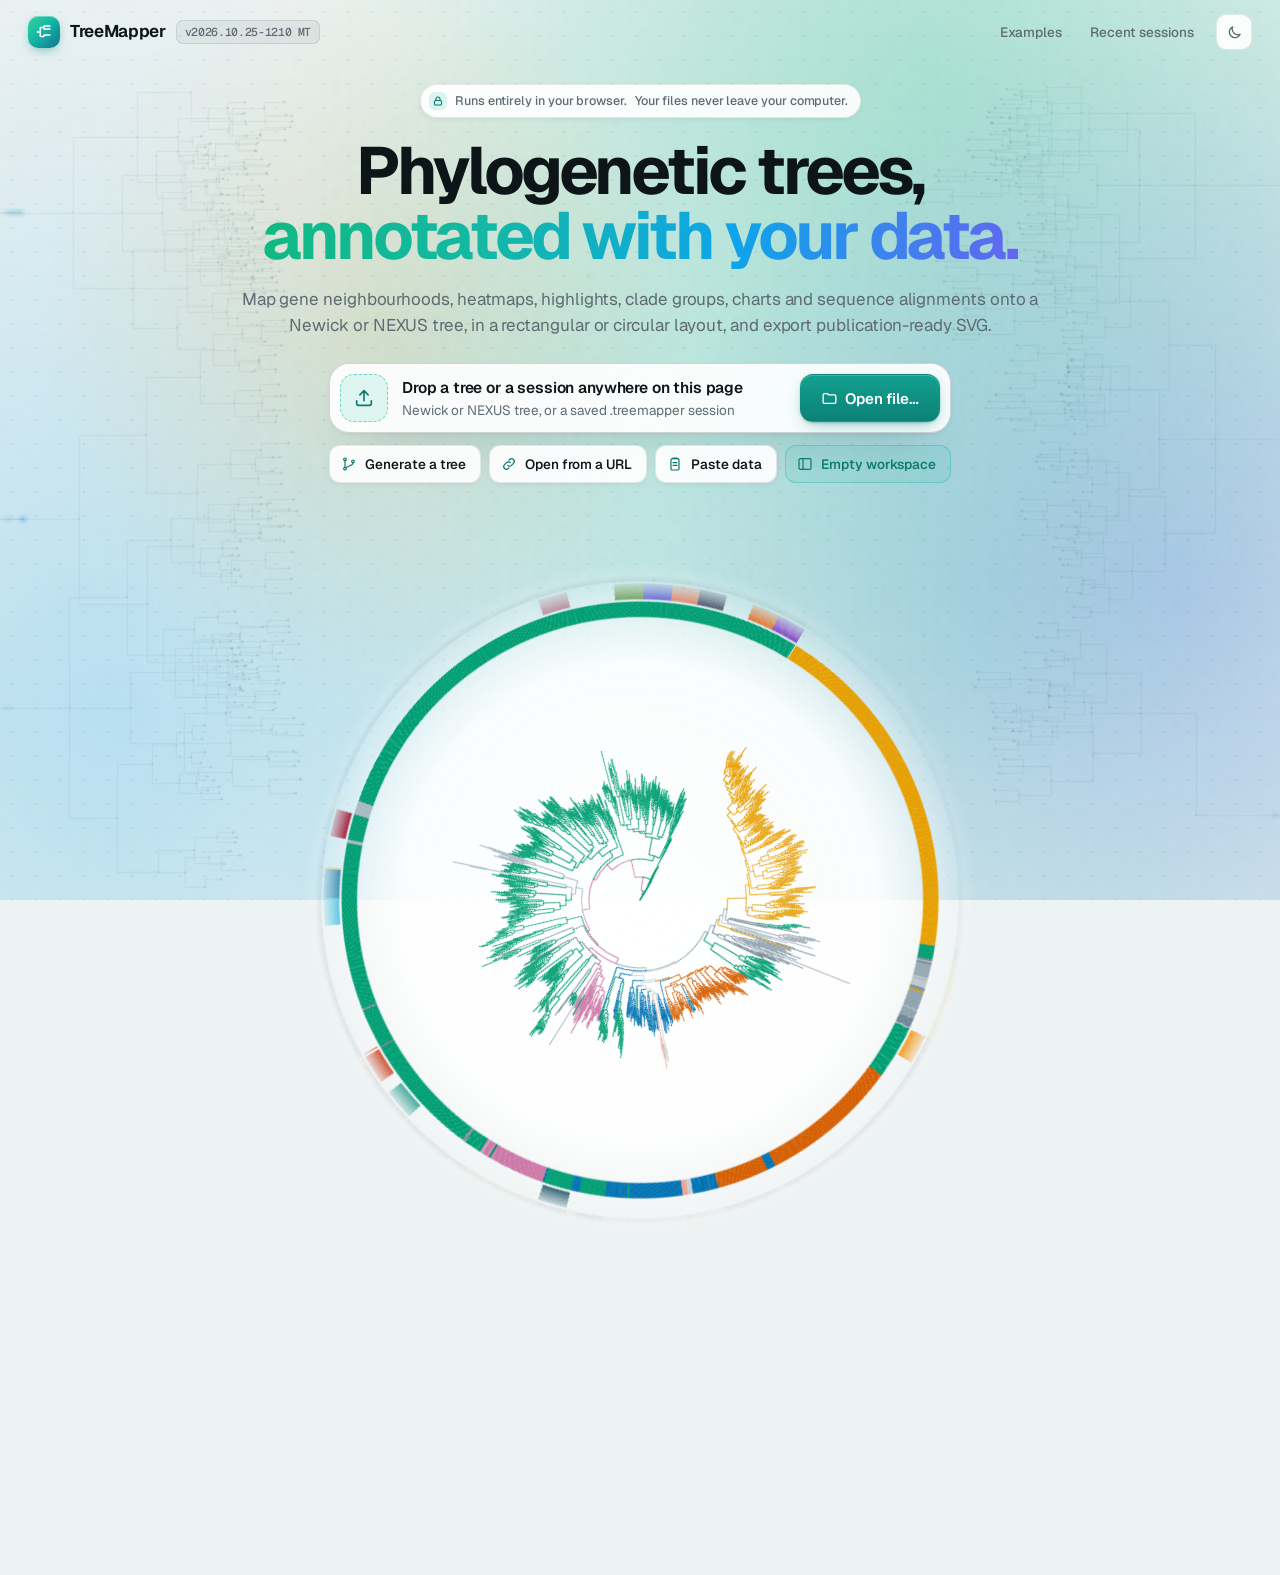
==== commit c2a0457f: "Home page round 8: mock window as wide as its card, cards aligned, recent sessions scroll - The mock" ====
--- a/index.html
+++ b/index.html
@@ -7,10 +7,10 @@
 <link rel="preconnect" href="https://fonts.googleapis.com">
 <link rel="preconnect" href="https://fonts.gstatic.com" crossorigin>
 <link href="https://fonts.googleapis.com/css2?family=Geist:wght@400;500;600;700&family=Geist+Mono:wght@400;500;600;700&display=swap" rel="stylesheet">
-<link href="css/tailwind.css?v=202610251735" rel="stylesheet">
-<link href="css/styles.css?v=202610251735" rel="stylesheet">
-<link href="css/pro.css?v=202610251735" rel="stylesheet">
-<link href="css/home.css?v=202610251735" rel="stylesheet">
+<link href="css/tailwind.css?v=202610251810" rel="stylesheet">
+<link href="css/styles.css?v=202610251810" rel="stylesheet">
+<link href="css/pro.css?v=202610251810" rel="stylesheet">
+<link href="css/home.css?v=202610251810" rel="stylesheet">
 <script>
   // The home page comes first and the viewer's theme is set before anything is painted (no
   // flash of the workspace or of the other theme; app.js keeps the same choice later)
@@ -94,7 +94,7 @@
           <h2 class="th-h2"><span>Example</span><span class="th-tag th-tag-mock">Mock data</span></h2>
           <button type="button" class="th-mock" data-example="mock" aria-describedby="thMockText">
             <span class="th-win"><span class="th-win-bar"><i></i><i></i><i></i>crispr-cas-loci.treemapper</span><span class="th-win-crop" data-crop="0.0488,0.0865,0.9357,0.9112">
-              <img class="th-light-img" src="img/home/mock-light.jpg?v=202610251735" alt="The TreeMapper workspace with the mock example open: a tree of 56 CRISPR-Cas loci with their gene neighbourhoods, a GC heatmap and a bar chart of spacer counts" decoding="async"><img class="th-dark-img" src="img/home/mock-dark.jpg?v=202610251735" alt="" decoding="async"></span></span>
+              <img class="th-light-img" src="img/home/mock-light.jpg?v=202610251810" alt="The TreeMapper workspace with the mock example open: a tree of 56 CRISPR-Cas loci with their gene neighbourhoods, a GC heatmap and a bar chart of spacer counts" decoding="async"><img class="th-dark-img" src="img/home/mock-dark.jpg?v=202610251810" alt="" decoding="async"></span></span>
             <span><span class="th-ex-title" id="thMockTitle">CRISPR-Cas loci</span>
             <span class="th-ex-sub" id="thMockText" style="display:block">56 invented loci of four subtypes (I&#8209;F, I&#8209;E, III&#8209;A, II&#8209;A): gene neighbourhoods, clade groups, phylum, GC content and spacer counts.</span></span>
           </button>
@@ -622,7 +622,7 @@
         <!-- Radial panels will be created dynamically -->
       </div>
 
-      <script src="js/drag-fastpath.js?v=202610251735"></script>
+      <script src="js/drag-fastpath.js?v=202610251810"></script>
 
                  <div class="splitter-info" id="splitterInfo" style="display: none;">
         <div class="panel-widths" id="panelWidths">
@@ -706,9 +706,9 @@
   </script>
 </div>
 
-<script src="js/home-figure.js?v=202610251735"></script>
-<script src="js/home-tree.js?v=202610251735"></script>
-<script src="js/home.js?v=202610251735"></script>
+<script src="js/home-figure.js?v=202610251810"></script>
+<script src="js/home-tree.js?v=202610251810"></script>
+<script src="js/home.js?v=202610251810"></script>
 
 <!-- Export menu and keyboard shortcuts dialog (pro-ui.js) -->
 <div class="pro-menu" id="proExportMenu" role="menu" hidden>
@@ -919,35 +919,35 @@
   </div>
 </div>
 
-<script src="js/vendor/d3.v7.9.0.min.js?v=202610251735"></script>
-<script src="js/tree-core.js?v=202610251735"></script>
-<script src="js/app.js?v=202610251735"></script>
-<script src="js/fast-draw.js?v=202610251735"></script>
-<script src="js/msa.js?v=202610251735"></script>
-<script src="js/align-rules.js?v=202610251735"></script>
-<script src="js/heatmap-scale.js?v=202610251735"></script>
-<script src="js/legend-tools.js?v=202610251735"></script>
-<script src="js/group-marks.js?v=202610251735"></script>
-<script src="js/gene-extras.js?v=202610251735"></script>
-<script src="js/label-style.js?v=202610251735"></script>
-<script src="js/synteny.js?v=202610251735"></script>
-<script src="js/distances.js?v=202610251735"></script>
-<script src="js/align-tree.js?v=202610251735"></script>
-<script src="js/tangle.js?v=202610251735"></script>
-<script src="js/drag-live.js?v=202610251735"></script>
-<script src="js/session.js?v=202610251735"></script>
-<script src="js/col-map.js?v=202610251735"></script>
-<script src="js/intake.js?v=202610251735"></script>
-<script src="js/links.js?v=202610251735"></script>
-<script src="js/report.js?v=202610251735"></script>
-<script src="js/undo.js?v=202610251735"></script>
-<script src="js/data-editor.js?v=202610251735"></script>
-<script src="js/pro-ui.js?v=202610251735"></script>
-<script src="js/export-presets.js?v=202610251735"></script>
-<script src="js/select-tool.js?v=202610251735"></script>
-<script src="js/feature-select.js?v=202610251735"></script>
-<script src="js/range-select.js?v=202610251735"></script>
-<script src="js/recent.js?v=202610251735"></script>
+<script src="js/vendor/d3.v7.9.0.min.js?v=202610251810"></script>
+<script src="js/tree-core.js?v=202610251810"></script>
+<script src="js/app.js?v=202610251810"></script>
+<script src="js/fast-draw.js?v=202610251810"></script>
+<script src="js/msa.js?v=202610251810"></script>
+<script src="js/align-rules.js?v=202610251810"></script>
+<script src="js/heatmap-scale.js?v=202610251810"></script>
+<script src="js/legend-tools.js?v=202610251810"></script>
+<script src="js/group-marks.js?v=202610251810"></script>
+<script src="js/gene-extras.js?v=202610251810"></script>
+<script src="js/label-style.js?v=202610251810"></script>
+<script src="js/synteny.js?v=202610251810"></script>
+<script src="js/distances.js?v=202610251810"></script>
+<script src="js/align-tree.js?v=202610251810"></script>
+<script src="js/tangle.js?v=202610251810"></script>
+<script src="js/drag-live.js?v=202610251810"></script>
+<script src="js/session.js?v=202610251810"></script>
+<script src="js/col-map.js?v=202610251810"></script>
+<script src="js/intake.js?v=202610251810"></script>
+<script src="js/links.js?v=202610251810"></script>
+<script src="js/report.js?v=202610251810"></script>
+<script src="js/undo.js?v=202610251810"></script>
+<script src="js/data-editor.js?v=202610251810"></script>
+<script src="js/pro-ui.js?v=202610251810"></script>
+<script src="js/export-presets.js?v=202610251810"></script>
+<script src="js/select-tool.js?v=202610251810"></script>
+<script src="js/feature-select.js?v=202610251810"></script>
+<script src="js/range-select.js?v=202610251810"></script>
+<script src="js/recent.js?v=202610251810"></script>
 <script>
   // Opt-in debug monitor: open index.html?debug to enable it
   (function () {
--- a/css/home.css
+++ b/css/home.css
@@ -183,7 +183,7 @@
 /* ---------- the notes beside the headline (wide windows, the end of the scroll; js/home.js) ---------- */
 .th-side { display: none; }
 @media (min-width: 1180px) and (min-height: 640px) {
-  .th-side:not([hidden]) { display: grid; position: absolute; z-index: 1; grid-template-columns: 36px 1fr; gap: 12px; align-items: center; padding: 14px 16px;
+  .th-side:not([hidden]) { display: grid; position: absolute; z-index: 1; grid-template-columns: 36px 1fr; gap: 12px; align-items: center; padding: 14px 16px; box-sizing: border-box;
     background: var(--th-panel); border: 1px solid var(--th-line); border-radius: 16px; box-shadow: var(--th-shadow); will-change: transform; }
   .th-side-ico { width: 36px; height: 36px; border-radius: 10px; display: grid; place-items: center; color: var(--th-accent-ink); background: rgba(20, 184, 166, .12); }
   .th-side b { display: block; font-size: 13.5px; font-weight: 600; letter-spacing: -0.01em; }
@@ -229,13 +229,13 @@
 .th-ex-actions .pro-btn { gap: 7px; flex: 1; justify-content: center; height: 38px; font-size: 14px; }
 
 /* example: the mock dataset, shown as the workspace's canvas in a window */
-.th-mock { display: flex; flex-direction: column; gap: 12px; cursor: pointer; text-align: left; border: 0; background: none; padding: 0; }
-.th-win { border-radius: 12px; overflow: hidden; border: 1px solid var(--th-line-strong); background: var(--th-panel-solid); box-shadow: 0 18px 36px -22px rgba(0, 0, 0, .55); transition: transform .2s ease, box-shadow .2s ease; }
+.th-mock { display: flex; flex-direction: column; gap: 12px; cursor: pointer; text-align: left; border: 0; background: none; padding: 0; width: 100%; }
+.th-win { display: block; width: 100%; box-sizing: border-box; border-radius: 12px; overflow: hidden; border: 1px solid var(--th-line-strong); background: var(--th-panel-solid); box-shadow: 0 18px 36px -22px rgba(0, 0, 0, .55); transition: transform .2s ease, box-shadow .2s ease; }
 .th-mock:hover .th-win, .th-mock:focus-visible .th-win { transform: translateY(-2px); box-shadow: 0 26px 44px -22px rgba(0, 0, 0, .6); }
 .th-win-bar { height: 26px; display: flex; align-items: center; gap: 6px; padding: 0 10px; border-bottom: 1px solid var(--th-line); font: 500 11px/1 var(--pro-mono); color: var(--muted); background: var(--th-panel-2); }
 .th-win-bar i { width: 9px; height: 9px; border-radius: 50%; background: #FF5F57; flex: none; }
 .th-win-bar i + i { background: #FEBC2E; } .th-win-bar i + i + i { background: #28C840; margin-right: 6px; }
-.th-win-crop { display: block; position: relative; aspect-ratio: 16 / 10; overflow: hidden; }
+.th-win-crop { display: block; position: relative; width: 100%; aspect-ratio: 16 / 10; overflow: hidden; }
 /* the drawing as the workspace shows it (cut to the frame's 16:10, js/home.js reads where from
    data-crop): covering the frame from its top left (the tree kept), whatever the frame's height */
 .th-win img { position: absolute; left: 0; top: 0; width: 100%; height: 100%; display: block; max-width: none; object-fit: cover; object-position: 0 0; }
@@ -289,13 +289,21 @@
   .th-left { left: 28px; }
   .th-right { right: 28px; }
   .th-right #thRecentPanel { min-height: 0; flex: 0 1 auto; }
-  /* (the right column runs to the bottom of the window, js/home.js: the mock example's card and
-     its window take the room, the picture covering the window from its top left) */
-  .th-right > .th-panel:first-child { flex: 1 1 auto; min-height: 0; }
-  .th-right .th-mock { flex: 1 1 auto; min-height: 0; }
-  .th-right .th-win { flex: 1 1 auto; min-height: 0; display: flex; flex-direction: column; }
-  .th-right .th-win-crop { flex: 1 1 auto; aspect-ratio: auto; min-height: 160px; }
-  .th-right .th-foot { margin-top: -4px; }
+  /* (the mock example's window as wide as its card and 158 px high: the owner's chosen height) */
+  .th-right .th-win-crop { aspect-ratio: auto; height: 158px; }
+  /* (the recent sessions keep one height, two rows; a longer list scrolls inside the card) */
+  /* (the footer line close under the recent sessions; the RT card a little tighter, so that card,
+     the footer and the notes beside the hero fit a 945 px window together) */
+  .th-right { gap: 8px; } .th-right > .th-panel + .th-panel { margin-top: 8px; }
+  .th-left > .th-panel { gap: 10px; padding: 16px 18px; }
+  .th-left .th-fams { gap: 3px; }
+  .th-left .th-rings ol { gap: 2px; }
+  .th-right #thRecentPanel { height: 172px; box-sizing: border-box; flex: none; }   /* (js/home.js sets it to end level with the RT card) */
+  .th-right #thRecentPanel .th-recent { flex: 1 1 auto; min-height: 0; overflow-y: auto; overscroll-behavior: contain; }
+  /* (more than two: the list scrolls, its last visible row fading out to say so) */
+  .th-right #thRecentPanel .th-recent.th-more { -webkit-mask-image: linear-gradient(#000 calc(100% - 22px), transparent); mask-image: linear-gradient(#000 calc(100% - 22px), transparent); padding-bottom: 14px; }
+  .th-right #thRecentPanel .th-recent:empty { display: none; }
+  .th-right #thRecentPanel .th-empty { flex: 1 1 auto; }   /* (with nothing listed, the note fills the card) */
 }
 @media (min-width: 1180px) and (max-width: 1360px) and (min-height: 640px) {
   .th-left, .th-right { width: 312px; }
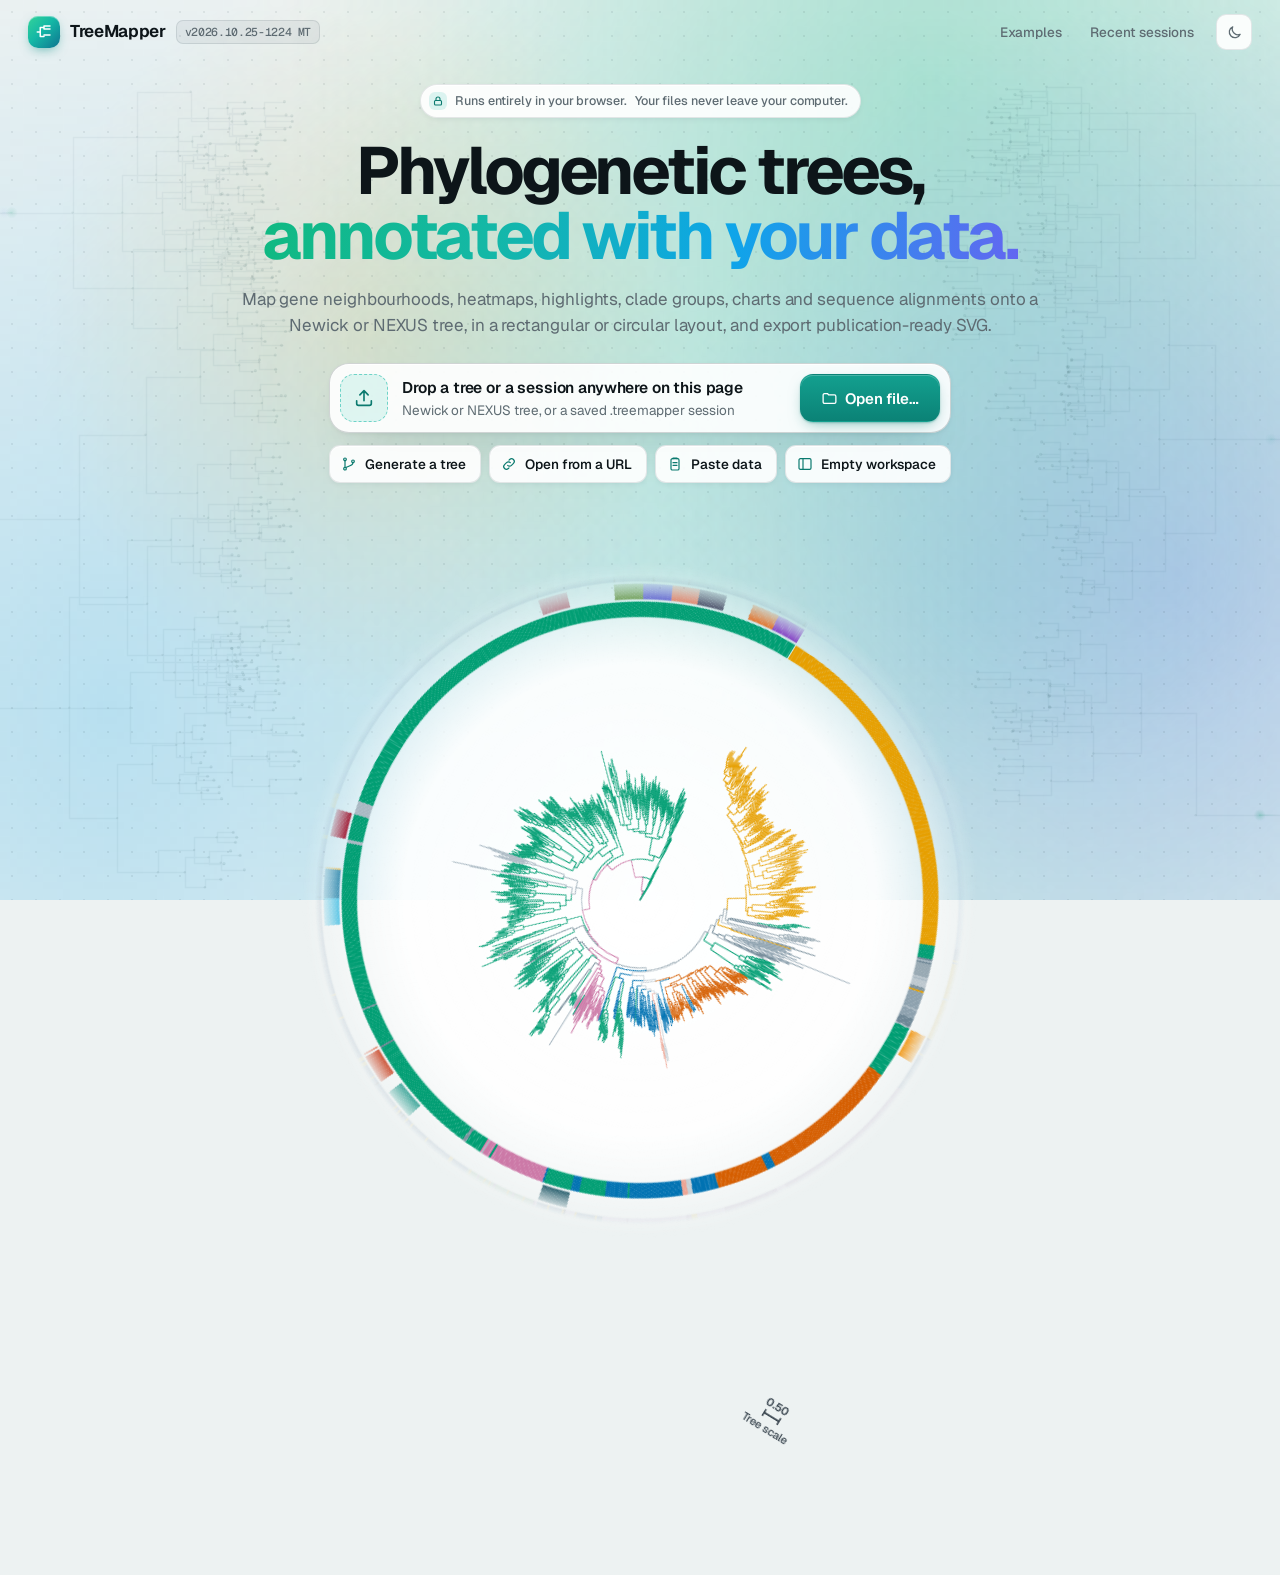
==== commit bc7ef865: "Home page round 9: RT card 1.4x, steadier scale bar, slower nav scroll, plain Empty workspace - "Emp" ====
--- a/index.html
+++ b/index.html
@@ -7,10 +7,10 @@
 <link rel="preconnect" href="https://fonts.googleapis.com">
 <link rel="preconnect" href="https://fonts.gstatic.com" crossorigin>
 <link href="https://fonts.googleapis.com/css2?family=Geist:wght@400;500;600;700&family=Geist+Mono:wght@400;500;600;700&display=swap" rel="stylesheet">
-<link href="css/tailwind.css?v=202610251810" rel="stylesheet">
-<link href="css/styles.css?v=202610251810" rel="stylesheet">
-<link href="css/pro.css?v=202610251810" rel="stylesheet">
-<link href="css/home.css?v=202610251810" rel="stylesheet">
+<link href="css/tailwind.css?v=202610251824" rel="stylesheet">
+<link href="css/styles.css?v=202610251824" rel="stylesheet">
+<link href="css/pro.css?v=202610251824" rel="stylesheet">
+<link href="css/home.css?v=202610251824" rel="stylesheet">
 <script>
   // The home page comes first and the viewer's theme is set before anything is painted (no
   // flash of the workspace or of the other theme; app.js keeps the same choice later)
@@ -58,7 +58,7 @@
         <button type="button" class="th-way" id="thGenerate"><svg class="pro-ico" width="16" height="16" viewBox="0 0 24 24" fill="none" stroke="currentColor" stroke-width="1.8" stroke-linecap="round" stroke-linejoin="round" aria-hidden="true"><circle cx="6" cy="5" r="2"/><circle cx="6" cy="19" r="2"/><circle cx="18" cy="8" r="2"/><path d="M6 7v10M18 10c0 4-4 4-10 7"/></svg>Generate a tree<span class="pro-sr-only"> from gene presence and absence</span></button>
         <button type="button" class="th-way" id="thUrl"><svg class="pro-ico" width="16" height="16" viewBox="0 0 24 24" fill="none" stroke="currentColor" stroke-width="1.8" stroke-linecap="round" stroke-linejoin="round" aria-hidden="true"><path d="M10 14a4 4 0 0 0 5.7 0l3-3a4 4 0 0 0-5.7-5.7l-1 1"/><path d="M14 10a4 4 0 0 0-5.7 0l-3 3a4 4 0 0 0 5.7 5.7l1-1"/></svg>Open from a URL</button>
         <button type="button" class="th-way" id="thPaste"><svg class="pro-ico" width="16" height="16" viewBox="0 0 24 24" fill="none" stroke="currentColor" stroke-width="1.8" stroke-linecap="round" stroke-linejoin="round" aria-hidden="true"><rect x="6" y="4" width="12" height="17" rx="2"/><path d="M9 4V3h6v1M9 10h6M9 14h6"/></svg>Paste data</button>
-        <button type="button" class="th-way th-way-quiet" id="twSkip"><svg class="pro-ico" width="16" height="16" viewBox="0 0 24 24" fill="none" stroke="currentColor" stroke-width="1.8" stroke-linecap="round" stroke-linejoin="round" aria-hidden="true"><rect x="3" y="4" width="18" height="16" rx="2"/><path d="M9 4v16"/></svg>Empty workspace</button>
+        <button type="button" class="th-way" id="twSkip"><svg class="pro-ico" width="16" height="16" viewBox="0 0 24 24" fill="none" stroke="currentColor" stroke-width="1.8" stroke-linecap="round" stroke-linejoin="round" aria-hidden="true"><rect x="3" y="4" width="18" height="16" rx="2"/><path d="M9 4v16"/></svg>Empty workspace</button>
       </div>
       <p class="th-error" id="thError" role="alert"></p>
       </div>
@@ -94,7 +94,7 @@
           <h2 class="th-h2"><span>Example</span><span class="th-tag th-tag-mock">Mock data</span></h2>
           <button type="button" class="th-mock" data-example="mock" aria-describedby="thMockText">
             <span class="th-win"><span class="th-win-bar"><i></i><i></i><i></i>crispr-cas-loci.treemapper</span><span class="th-win-crop" data-crop="0.0488,0.0865,0.9357,0.9112">
-              <img class="th-light-img" src="img/home/mock-light.jpg?v=202610251810" alt="The TreeMapper workspace with the mock example open: a tree of 56 CRISPR-Cas loci with their gene neighbourhoods, a GC heatmap and a bar chart of spacer counts" decoding="async"><img class="th-dark-img" src="img/home/mock-dark.jpg?v=202610251810" alt="" decoding="async"></span></span>
+              <img class="th-light-img" src="img/home/mock-light.jpg?v=202610251824" alt="The TreeMapper workspace with the mock example open: a tree of 56 CRISPR-Cas loci with their gene neighbourhoods, a GC heatmap and a bar chart of spacer counts" decoding="async"><img class="th-dark-img" src="img/home/mock-dark.jpg?v=202610251824" alt="" decoding="async"></span></span>
             <span><span class="th-ex-title" id="thMockTitle">CRISPR-Cas loci</span>
             <span class="th-ex-sub" id="thMockText" style="display:block">56 invented loci of four subtypes (I&#8209;F, I&#8209;E, III&#8209;A, II&#8209;A): gene neighbourhoods, clade groups, phylum, GC content and spacer counts.</span></span>
           </button>
@@ -622,7 +622,7 @@
         <!-- Radial panels will be created dynamically -->
       </div>
 
-      <script src="js/drag-fastpath.js?v=202610251810"></script>
+      <script src="js/drag-fastpath.js?v=202610251824"></script>
 
                  <div class="splitter-info" id="splitterInfo" style="display: none;">
         <div class="panel-widths" id="panelWidths">
@@ -706,9 +706,9 @@
   </script>
 </div>
 
-<script src="js/home-figure.js?v=202610251810"></script>
-<script src="js/home-tree.js?v=202610251810"></script>
-<script src="js/home.js?v=202610251810"></script>
+<script src="js/home-figure.js?v=202610251824"></script>
+<script src="js/home-tree.js?v=202610251824"></script>
+<script src="js/home.js?v=202610251824"></script>
 
 <!-- Export menu and keyboard shortcuts dialog (pro-ui.js) -->
 <div class="pro-menu" id="proExportMenu" role="menu" hidden>
@@ -919,35 +919,35 @@
   </div>
 </div>
 
-<script src="js/vendor/d3.v7.9.0.min.js?v=202610251810"></script>
-<script src="js/tree-core.js?v=202610251810"></script>
-<script src="js/app.js?v=202610251810"></script>
-<script src="js/fast-draw.js?v=202610251810"></script>
-<script src="js/msa.js?v=202610251810"></script>
-<script src="js/align-rules.js?v=202610251810"></script>
-<script src="js/heatmap-scale.js?v=202610251810"></script>
-<script src="js/legend-tools.js?v=202610251810"></script>
-<script src="js/group-marks.js?v=202610251810"></script>
-<script src="js/gene-extras.js?v=202610251810"></script>
-<script src="js/label-style.js?v=202610251810"></script>
-<script src="js/synteny.js?v=202610251810"></script>
-<script src="js/distances.js?v=202610251810"></script>
-<script src="js/align-tree.js?v=202610251810"></script>
-<script src="js/tangle.js?v=202610251810"></script>
-<script src="js/drag-live.js?v=202610251810"></script>
-<script src="js/session.js?v=202610251810"></script>
-<script src="js/col-map.js?v=202610251810"></script>
-<script src="js/intake.js?v=202610251810"></script>
-<script src="js/links.js?v=202610251810"></script>
-<script src="js/report.js?v=202610251810"></script>
-<script src="js/undo.js?v=202610251810"></script>
-<script src="js/data-editor.js?v=202610251810"></script>
-<script src="js/pro-ui.js?v=202610251810"></script>
-<script src="js/export-presets.js?v=202610251810"></script>
-<script src="js/select-tool.js?v=202610251810"></script>
-<script src="js/feature-select.js?v=202610251810"></script>
-<script src="js/range-select.js?v=202610251810"></script>
-<script src="js/recent.js?v=202610251810"></script>
+<script src="js/vendor/d3.v7.9.0.min.js?v=202610251824"></script>
+<script src="js/tree-core.js?v=202610251824"></script>
+<script src="js/app.js?v=202610251824"></script>
+<script src="js/fast-draw.js?v=202610251824"></script>
+<script src="js/msa.js?v=202610251824"></script>
+<script src="js/align-rules.js?v=202610251824"></script>
+<script src="js/heatmap-scale.js?v=202610251824"></script>
+<script src="js/legend-tools.js?v=202610251824"></script>
+<script src="js/group-marks.js?v=202610251824"></script>
+<script src="js/gene-extras.js?v=202610251824"></script>
+<script src="js/label-style.js?v=202610251824"></script>
+<script src="js/synteny.js?v=202610251824"></script>
+<script src="js/distances.js?v=202610251824"></script>
+<script src="js/align-tree.js?v=202610251824"></script>
+<script src="js/tangle.js?v=202610251824"></script>
+<script src="js/drag-live.js?v=202610251824"></script>
+<script src="js/session.js?v=202610251824"></script>
+<script src="js/col-map.js?v=202610251824"></script>
+<script src="js/intake.js?v=202610251824"></script>
+<script src="js/links.js?v=202610251824"></script>
+<script src="js/report.js?v=202610251824"></script>
+<script src="js/undo.js?v=202610251824"></script>
+<script src="js/data-editor.js?v=202610251824"></script>
+<script src="js/pro-ui.js?v=202610251824"></script>
+<script src="js/export-presets.js?v=202610251824"></script>
+<script src="js/select-tool.js?v=202610251824"></script>
+<script src="js/feature-select.js?v=202610251824"></script>
+<script src="js/range-select.js?v=202610251824"></script>
+<script src="js/recent.js?v=202610251824"></script>
 <script>
   // Opt-in debug monitor: open index.html?debug to enable it
   (function () {
--- a/css/home.css
+++ b/css/home.css
@@ -295,15 +295,20 @@
   /* (the footer line close under the recent sessions; the RT card a little tighter, so that card,
      the footer and the notes beside the hero fit a 945 px window together) */
   .th-right { gap: 8px; } .th-right > .th-panel + .th-panel { margin-top: 8px; }
-  .th-left > .th-panel { gap: 10px; padding: 16px 18px; }
-  .th-left .th-fams { gap: 3px; }
-  .th-left .th-rings ol { gap: 2px; }
+  /* (--g, set by js/home.js, grows the RT card's parts to the card's height: 0 is its own height) */
+  .th-left > .th-panel { --g: 0; gap: calc(10px + var(--g) * 10px); padding: calc(16px + var(--g) * 6px) 18px; box-sizing: border-box; }
+  .th-left .th-fams { gap: calc(3px + var(--g) * 7px); }
+  .th-left .th-fams li u { height: calc(4px + var(--g) * 2px); }
+  .th-left .th-rings { gap: calc(6px + var(--g) * 6px); padding-top: calc(12px + var(--g) * 6px); }
+  .th-left .th-rings ol { gap: calc(2px + var(--g) * 8px); }
+  .th-left .th-rings canvas { height: calc(16px + var(--g) * 8px); }
+  .th-left .th-ex-actions .pro-btn { height: calc(38px + var(--g) * 6px); }
   .th-right #thRecentPanel { height: 172px; box-sizing: border-box; flex: none; }   /* (js/home.js sets it to end level with the RT card) */
   .th-right #thRecentPanel .th-recent { flex: 1 1 auto; min-height: 0; overflow-y: auto; overscroll-behavior: contain; }
   /* (more than two: the list scrolls, its last visible row fading out to say so) */
   .th-right #thRecentPanel .th-recent.th-more { -webkit-mask-image: linear-gradient(#000 calc(100% - 22px), transparent); mask-image: linear-gradient(#000 calc(100% - 22px), transparent); padding-bottom: 14px; }
   .th-right #thRecentPanel .th-recent:empty { display: none; }
-  .th-right #thRecentPanel .th-empty { flex: 1 1 auto; }   /* (with nothing listed, the note fills the card) */
+  .th-right #thRecentPanel .th-empty { flex: none; }   /* (with nothing listed, the note at the top of the card) */
 }
 @media (min-width: 1180px) and (max-width: 1360px) and (min-height: 640px) {
   .th-left, .th-right { width: 312px; }
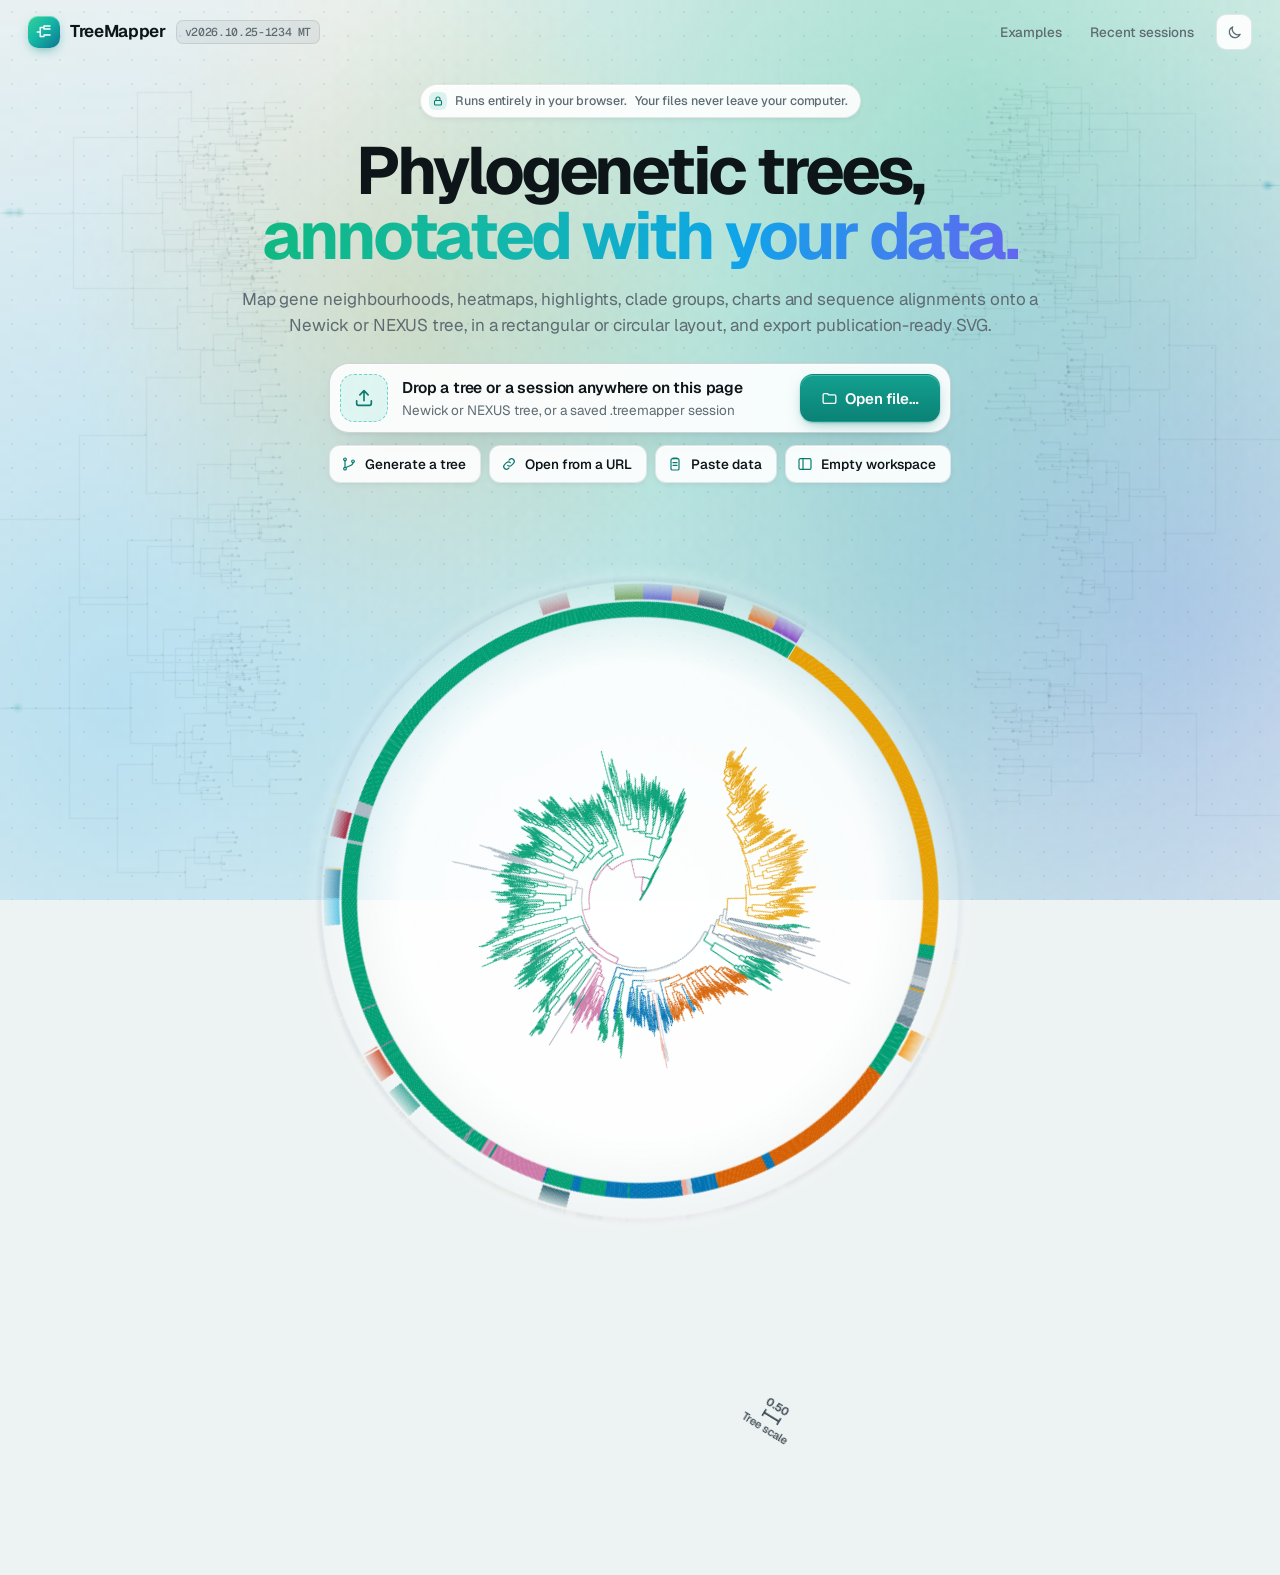
==== commit 76cab27f: "Home page: recent sessions empty state fills its card again, as before round 9" ====
--- a/index.html
+++ b/index.html
@@ -7,10 +7,10 @@
 <link rel="preconnect" href="https://fonts.googleapis.com">
 <link rel="preconnect" href="https://fonts.gstatic.com" crossorigin>
 <link href="https://fonts.googleapis.com/css2?family=Geist:wght@400;500;600;700&family=Geist+Mono:wght@400;500;600;700&display=swap" rel="stylesheet">
-<link href="css/tailwind.css?v=202610251824" rel="stylesheet">
-<link href="css/styles.css?v=202610251824" rel="stylesheet">
-<link href="css/pro.css?v=202610251824" rel="stylesheet">
-<link href="css/home.css?v=202610251824" rel="stylesheet">
+<link href="css/tailwind.css?v=202610251834" rel="stylesheet">
+<link href="css/styles.css?v=202610251834" rel="stylesheet">
+<link href="css/pro.css?v=202610251834" rel="stylesheet">
+<link href="css/home.css?v=202610251834" rel="stylesheet">
 <script>
   // The home page comes first and the viewer's theme is set before anything is painted (no
   // flash of the workspace or of the other theme; app.js keeps the same choice later)
@@ -94,7 +94,7 @@
           <h2 class="th-h2"><span>Example</span><span class="th-tag th-tag-mock">Mock data</span></h2>
           <button type="button" class="th-mock" data-example="mock" aria-describedby="thMockText">
             <span class="th-win"><span class="th-win-bar"><i></i><i></i><i></i>crispr-cas-loci.treemapper</span><span class="th-win-crop" data-crop="0.0488,0.0865,0.9357,0.9112">
-              <img class="th-light-img" src="img/home/mock-light.jpg?v=202610251824" alt="The TreeMapper workspace with the mock example open: a tree of 56 CRISPR-Cas loci with their gene neighbourhoods, a GC heatmap and a bar chart of spacer counts" decoding="async"><img class="th-dark-img" src="img/home/mock-dark.jpg?v=202610251824" alt="" decoding="async"></span></span>
+              <img class="th-light-img" src="img/home/mock-light.jpg?v=202610251834" alt="The TreeMapper workspace with the mock example open: a tree of 56 CRISPR-Cas loci with their gene neighbourhoods, a GC heatmap and a bar chart of spacer counts" decoding="async"><img class="th-dark-img" src="img/home/mock-dark.jpg?v=202610251834" alt="" decoding="async"></span></span>
             <span><span class="th-ex-title" id="thMockTitle">CRISPR-Cas loci</span>
             <span class="th-ex-sub" id="thMockText" style="display:block">56 invented loci of four subtypes (I&#8209;F, I&#8209;E, III&#8209;A, II&#8209;A): gene neighbourhoods, clade groups, phylum, GC content and spacer counts.</span></span>
           </button>
@@ -622,7 +622,7 @@
         <!-- Radial panels will be created dynamically -->
       </div>
 
-      <script src="js/drag-fastpath.js?v=202610251824"></script>
+      <script src="js/drag-fastpath.js?v=202610251834"></script>
 
                  <div class="splitter-info" id="splitterInfo" style="display: none;">
         <div class="panel-widths" id="panelWidths">
@@ -706,9 +706,9 @@
   </script>
 </div>
 
-<script src="js/home-figure.js?v=202610251824"></script>
-<script src="js/home-tree.js?v=202610251824"></script>
-<script src="js/home.js?v=202610251824"></script>
+<script src="js/home-figure.js?v=202610251834"></script>
+<script src="js/home-tree.js?v=202610251834"></script>
+<script src="js/home.js?v=202610251834"></script>
 
 <!-- Export menu and keyboard shortcuts dialog (pro-ui.js) -->
 <div class="pro-menu" id="proExportMenu" role="menu" hidden>
@@ -919,35 +919,35 @@
   </div>
 </div>
 
-<script src="js/vendor/d3.v7.9.0.min.js?v=202610251824"></script>
-<script src="js/tree-core.js?v=202610251824"></script>
-<script src="js/app.js?v=202610251824"></script>
-<script src="js/fast-draw.js?v=202610251824"></script>
-<script src="js/msa.js?v=202610251824"></script>
-<script src="js/align-rules.js?v=202610251824"></script>
-<script src="js/heatmap-scale.js?v=202610251824"></script>
-<script src="js/legend-tools.js?v=202610251824"></script>
-<script src="js/group-marks.js?v=202610251824"></script>
-<script src="js/gene-extras.js?v=202610251824"></script>
-<script src="js/label-style.js?v=202610251824"></script>
-<script src="js/synteny.js?v=202610251824"></script>
-<script src="js/distances.js?v=202610251824"></script>
-<script src="js/align-tree.js?v=202610251824"></script>
-<script src="js/tangle.js?v=202610251824"></script>
-<script src="js/drag-live.js?v=202610251824"></script>
-<script src="js/session.js?v=202610251824"></script>
-<script src="js/col-map.js?v=202610251824"></script>
-<script src="js/intake.js?v=202610251824"></script>
-<script src="js/links.js?v=202610251824"></script>
-<script src="js/report.js?v=202610251824"></script>
-<script src="js/undo.js?v=202610251824"></script>
-<script src="js/data-editor.js?v=202610251824"></script>
-<script src="js/pro-ui.js?v=202610251824"></script>
-<script src="js/export-presets.js?v=202610251824"></script>
-<script src="js/select-tool.js?v=202610251824"></script>
-<script src="js/feature-select.js?v=202610251824"></script>
-<script src="js/range-select.js?v=202610251824"></script>
-<script src="js/recent.js?v=202610251824"></script>
+<script src="js/vendor/d3.v7.9.0.min.js?v=202610251834"></script>
+<script src="js/tree-core.js?v=202610251834"></script>
+<script src="js/app.js?v=202610251834"></script>
+<script src="js/fast-draw.js?v=202610251834"></script>
+<script src="js/msa.js?v=202610251834"></script>
+<script src="js/align-rules.js?v=202610251834"></script>
+<script src="js/heatmap-scale.js?v=202610251834"></script>
+<script src="js/legend-tools.js?v=202610251834"></script>
+<script src="js/group-marks.js?v=202610251834"></script>
+<script src="js/gene-extras.js?v=202610251834"></script>
+<script src="js/label-style.js?v=202610251834"></script>
+<script src="js/synteny.js?v=202610251834"></script>
+<script src="js/distances.js?v=202610251834"></script>
+<script src="js/align-tree.js?v=202610251834"></script>
+<script src="js/tangle.js?v=202610251834"></script>
+<script src="js/drag-live.js?v=202610251834"></script>
+<script src="js/session.js?v=202610251834"></script>
+<script src="js/col-map.js?v=202610251834"></script>
+<script src="js/intake.js?v=202610251834"></script>
+<script src="js/links.js?v=202610251834"></script>
+<script src="js/report.js?v=202610251834"></script>
+<script src="js/undo.js?v=202610251834"></script>
+<script src="js/data-editor.js?v=202610251834"></script>
+<script src="js/pro-ui.js?v=202610251834"></script>
+<script src="js/export-presets.js?v=202610251834"></script>
+<script src="js/select-tool.js?v=202610251834"></script>
+<script src="js/feature-select.js?v=202610251834"></script>
+<script src="js/range-select.js?v=202610251834"></script>
+<script src="js/recent.js?v=202610251834"></script>
 <script>
   // Opt-in debug monitor: open index.html?debug to enable it
   (function () {
--- a/css/home.css
+++ b/css/home.css
@@ -308,7 +308,7 @@
   /* (more than two: the list scrolls, its last visible row fading out to say so) */
   .th-right #thRecentPanel .th-recent.th-more { -webkit-mask-image: linear-gradient(#000 calc(100% - 22px), transparent); mask-image: linear-gradient(#000 calc(100% - 22px), transparent); padding-bottom: 14px; }
   .th-right #thRecentPanel .th-recent:empty { display: none; }
-  .th-right #thRecentPanel .th-empty { flex: none; }   /* (with nothing listed, the note at the top of the card) */
+  .th-right #thRecentPanel .th-empty { flex: 1 1 auto; }   /* (with nothing listed, the note fills the card) */
 }
 @media (min-width: 1180px) and (max-width: 1360px) and (min-height: 640px) {
   .th-left, .th-right { width: 312px; }
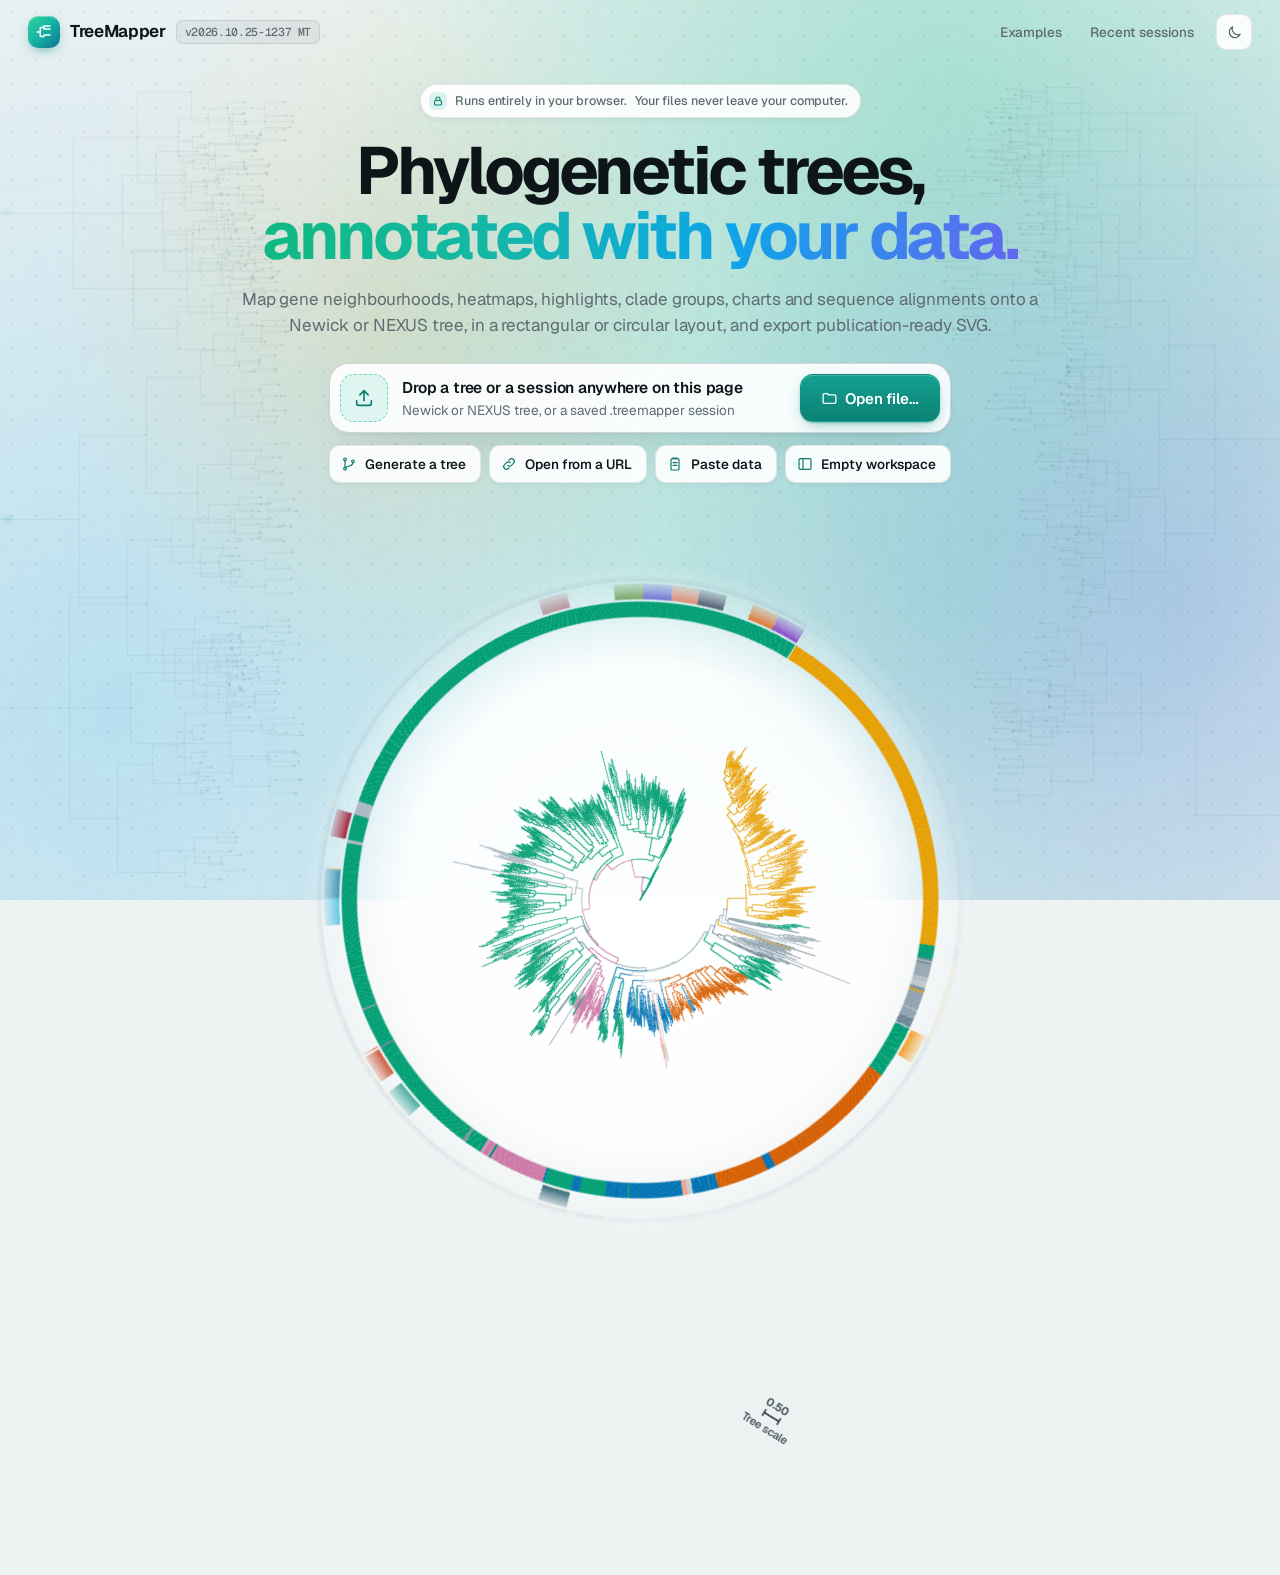
==== commit 58085cda: "Home page: recent sessions listed from the top, not stretched over the card" ====
--- a/index.html
+++ b/index.html
@@ -7,10 +7,10 @@
 <link rel="preconnect" href="https://fonts.googleapis.com">
 <link rel="preconnect" href="https://fonts.gstatic.com" crossorigin>
 <link href="https://fonts.googleapis.com/css2?family=Geist:wght@400;500;600;700&family=Geist+Mono:wght@400;500;600;700&display=swap" rel="stylesheet">
-<link href="css/tailwind.css?v=202610251834" rel="stylesheet">
-<link href="css/styles.css?v=202610251834" rel="stylesheet">
-<link href="css/pro.css?v=202610251834" rel="stylesheet">
-<link href="css/home.css?v=202610251834" rel="stylesheet">
+<link href="css/tailwind.css?v=202610251837" rel="stylesheet">
+<link href="css/styles.css?v=202610251837" rel="stylesheet">
+<link href="css/pro.css?v=202610251837" rel="stylesheet">
+<link href="css/home.css?v=202610251837" rel="stylesheet">
 <script>
   // The home page comes first and the viewer's theme is set before anything is painted (no
   // flash of the workspace or of the other theme; app.js keeps the same choice later)
@@ -94,7 +94,7 @@
           <h2 class="th-h2"><span>Example</span><span class="th-tag th-tag-mock">Mock data</span></h2>
           <button type="button" class="th-mock" data-example="mock" aria-describedby="thMockText">
             <span class="th-win"><span class="th-win-bar"><i></i><i></i><i></i>crispr-cas-loci.treemapper</span><span class="th-win-crop" data-crop="0.0488,0.0865,0.9357,0.9112">
-              <img class="th-light-img" src="img/home/mock-light.jpg?v=202610251834" alt="The TreeMapper workspace with the mock example open: a tree of 56 CRISPR-Cas loci with their gene neighbourhoods, a GC heatmap and a bar chart of spacer counts" decoding="async"><img class="th-dark-img" src="img/home/mock-dark.jpg?v=202610251834" alt="" decoding="async"></span></span>
+              <img class="th-light-img" src="img/home/mock-light.jpg?v=202610251837" alt="The TreeMapper workspace with the mock example open: a tree of 56 CRISPR-Cas loci with their gene neighbourhoods, a GC heatmap and a bar chart of spacer counts" decoding="async"><img class="th-dark-img" src="img/home/mock-dark.jpg?v=202610251837" alt="" decoding="async"></span></span>
             <span><span class="th-ex-title" id="thMockTitle">CRISPR-Cas loci</span>
             <span class="th-ex-sub" id="thMockText" style="display:block">56 invented loci of four subtypes (I&#8209;F, I&#8209;E, III&#8209;A, II&#8209;A): gene neighbourhoods, clade groups, phylum, GC content and spacer counts.</span></span>
           </button>
@@ -622,7 +622,7 @@
         <!-- Radial panels will be created dynamically -->
       </div>
 
-      <script src="js/drag-fastpath.js?v=202610251834"></script>
+      <script src="js/drag-fastpath.js?v=202610251837"></script>
 
                  <div class="splitter-info" id="splitterInfo" style="display: none;">
         <div class="panel-widths" id="panelWidths">
@@ -706,9 +706,9 @@
   </script>
 </div>
 
-<script src="js/home-figure.js?v=202610251834"></script>
-<script src="js/home-tree.js?v=202610251834"></script>
-<script src="js/home.js?v=202610251834"></script>
+<script src="js/home-figure.js?v=202610251837"></script>
+<script src="js/home-tree.js?v=202610251837"></script>
+<script src="js/home.js?v=202610251837"></script>
 
 <!-- Export menu and keyboard shortcuts dialog (pro-ui.js) -->
 <div class="pro-menu" id="proExportMenu" role="menu" hidden>
@@ -919,35 +919,35 @@
   </div>
 </div>
 
-<script src="js/vendor/d3.v7.9.0.min.js?v=202610251834"></script>
-<script src="js/tree-core.js?v=202610251834"></script>
-<script src="js/app.js?v=202610251834"></script>
-<script src="js/fast-draw.js?v=202610251834"></script>
-<script src="js/msa.js?v=202610251834"></script>
-<script src="js/align-rules.js?v=202610251834"></script>
-<script src="js/heatmap-scale.js?v=202610251834"></script>
-<script src="js/legend-tools.js?v=202610251834"></script>
-<script src="js/group-marks.js?v=202610251834"></script>
-<script src="js/gene-extras.js?v=202610251834"></script>
-<script src="js/label-style.js?v=202610251834"></script>
-<script src="js/synteny.js?v=202610251834"></script>
-<script src="js/distances.js?v=202610251834"></script>
-<script src="js/align-tree.js?v=202610251834"></script>
-<script src="js/tangle.js?v=202610251834"></script>
-<script src="js/drag-live.js?v=202610251834"></script>
-<script src="js/session.js?v=202610251834"></script>
-<script src="js/col-map.js?v=202610251834"></script>
-<script src="js/intake.js?v=202610251834"></script>
-<script src="js/links.js?v=202610251834"></script>
-<script src="js/report.js?v=202610251834"></script>
-<script src="js/undo.js?v=202610251834"></script>
-<script src="js/data-editor.js?v=202610251834"></script>
-<script src="js/pro-ui.js?v=202610251834"></script>
-<script src="js/export-presets.js?v=202610251834"></script>
-<script src="js/select-tool.js?v=202610251834"></script>
-<script src="js/feature-select.js?v=202610251834"></script>
-<script src="js/range-select.js?v=202610251834"></script>
-<script src="js/recent.js?v=202610251834"></script>
+<script src="js/vendor/d3.v7.9.0.min.js?v=202610251837"></script>
+<script src="js/tree-core.js?v=202610251837"></script>
+<script src="js/app.js?v=202610251837"></script>
+<script src="js/fast-draw.js?v=202610251837"></script>
+<script src="js/msa.js?v=202610251837"></script>
+<script src="js/align-rules.js?v=202610251837"></script>
+<script src="js/heatmap-scale.js?v=202610251837"></script>
+<script src="js/legend-tools.js?v=202610251837"></script>
+<script src="js/group-marks.js?v=202610251837"></script>
+<script src="js/gene-extras.js?v=202610251837"></script>
+<script src="js/label-style.js?v=202610251837"></script>
+<script src="js/synteny.js?v=202610251837"></script>
+<script src="js/distances.js?v=202610251837"></script>
+<script src="js/align-tree.js?v=202610251837"></script>
+<script src="js/tangle.js?v=202610251837"></script>
+<script src="js/drag-live.js?v=202610251837"></script>
+<script src="js/session.js?v=202610251837"></script>
+<script src="js/col-map.js?v=202610251837"></script>
+<script src="js/intake.js?v=202610251837"></script>
+<script src="js/links.js?v=202610251837"></script>
+<script src="js/report.js?v=202610251837"></script>
+<script src="js/undo.js?v=202610251837"></script>
+<script src="js/data-editor.js?v=202610251837"></script>
+<script src="js/pro-ui.js?v=202610251837"></script>
+<script src="js/export-presets.js?v=202610251837"></script>
+<script src="js/select-tool.js?v=202610251837"></script>
+<script src="js/feature-select.js?v=202610251837"></script>
+<script src="js/range-select.js?v=202610251837"></script>
+<script src="js/recent.js?v=202610251837"></script>
 <script>
   // Opt-in debug monitor: open index.html?debug to enable it
   (function () {
--- a/css/home.css
+++ b/css/home.css
@@ -245,7 +245,7 @@
 .th-mock.th-flying .th-win-crop img { visibility: hidden; }
 
 /* recent sessions */
-.th-recent { list-style: none; margin: 0; padding: 0; display: grid; gap: 2px; overflow: auto; min-height: 0; }
+.th-recent { list-style: none; margin: 0; padding: 0; display: grid; align-content: start; gap: 2px; overflow: auto; min-height: 0; }
 .th-recent li { position: relative; }
 .th-rec {
   width: 100%; display: grid; grid-template-columns: 36px minmax(0, 1fr) auto; align-items: center; gap: 12px; padding: 9px 34px 9px 8px;
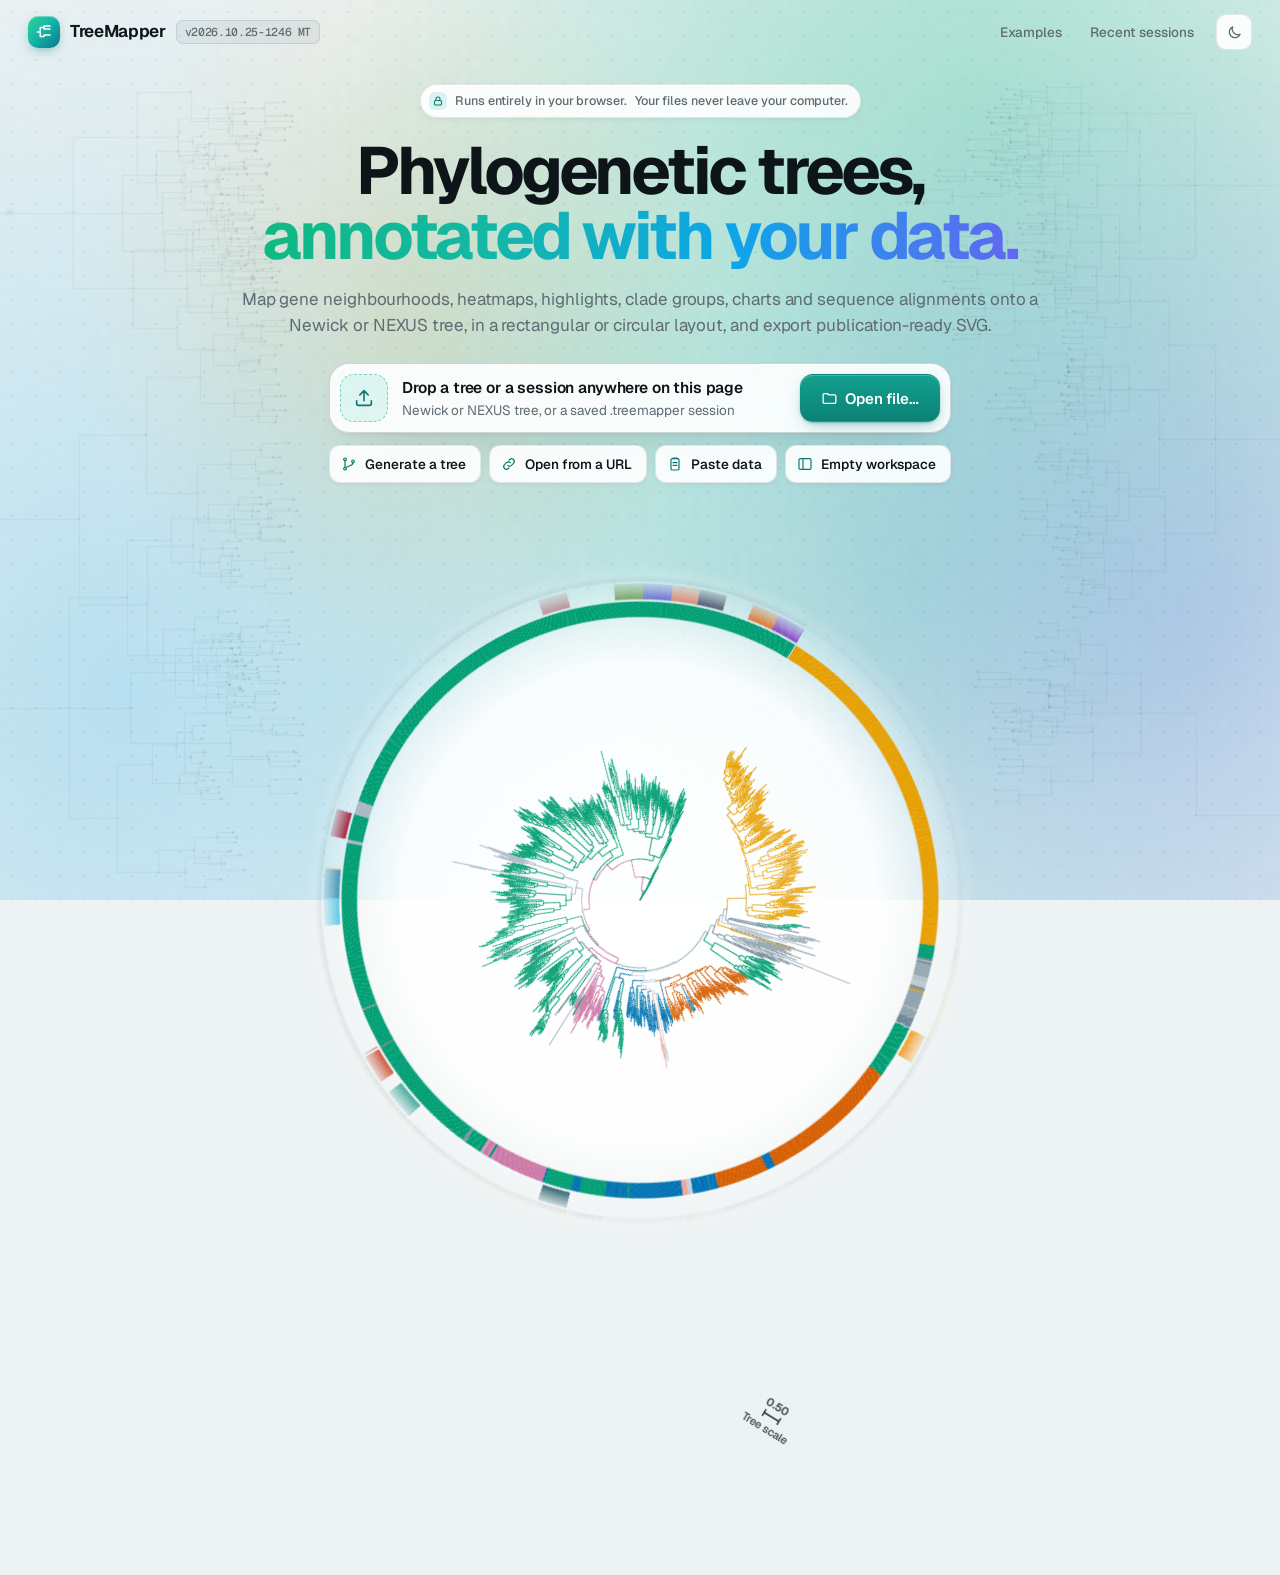
==== commit 197eea14: "Reload in the workspace stays in the workspace; with a tree open the browser asks before leaving" ====
--- a/index.html
+++ b/index.html
@@ -7,10 +7,10 @@
 <link rel="preconnect" href="https://fonts.googleapis.com">
 <link rel="preconnect" href="https://fonts.gstatic.com" crossorigin>
 <link href="https://fonts.googleapis.com/css2?family=Geist:wght@400;500;600;700&family=Geist+Mono:wght@400;500;600;700&display=swap" rel="stylesheet">
-<link href="css/tailwind.css?v=202610251837" rel="stylesheet">
-<link href="css/styles.css?v=202610251837" rel="stylesheet">
-<link href="css/pro.css?v=202610251837" rel="stylesheet">
-<link href="css/home.css?v=202610251837" rel="stylesheet">
+<link href="css/tailwind.css?v=202610251846" rel="stylesheet">
+<link href="css/styles.css?v=202610251846" rel="stylesheet">
+<link href="css/pro.css?v=202610251846" rel="stylesheet">
+<link href="css/home.css?v=202610251846" rel="stylesheet">
 <script>
   // The home page comes first and the viewer's theme is set before anything is painted (no
   // flash of the workspace or of the other theme; app.js keeps the same choice later)
@@ -19,7 +19,9 @@
     try { t = localStorage.getItem('ptree-theme'); } catch (e) {}
     if (t !== 'dark' && t !== 'light') t = window.matchMedia && matchMedia('(prefers-color-scheme: dark)').matches ? 'dark' : 'light';
     d.setAttribute('data-theme', t);
-    d.classList.add('tm-home');
+    // (a reload in the workspace stays in the workspace: js/home.js notes it for this tab)
+    var ws = false; try { ws = sessionStorage.getItem('tm-workspace') === '1'; } catch (e) {}
+    if (!ws) d.classList.add('tm-home');
     // a reload starts at the top of the home page (the tree at its starting place), not where the
     // page was scrolled to: no flash of the scrolled view first
     try { if ('scrollRestoration' in history) history.scrollRestoration = 'manual'; } catch (e) {}
@@ -94,7 +96,7 @@
           <h2 class="th-h2"><span>Example</span><span class="th-tag th-tag-mock">Mock data</span></h2>
           <button type="button" class="th-mock" data-example="mock" aria-describedby="thMockText">
             <span class="th-win"><span class="th-win-bar"><i></i><i></i><i></i>crispr-cas-loci.treemapper</span><span class="th-win-crop" data-crop="0.0488,0.0865,0.9357,0.9112">
-              <img class="th-light-img" src="img/home/mock-light.jpg?v=202610251837" alt="The TreeMapper workspace with the mock example open: a tree of 56 CRISPR-Cas loci with their gene neighbourhoods, a GC heatmap and a bar chart of spacer counts" decoding="async"><img class="th-dark-img" src="img/home/mock-dark.jpg?v=202610251837" alt="" decoding="async"></span></span>
+              <img class="th-light-img" src="img/home/mock-light.jpg?v=202610251846" alt="The TreeMapper workspace with the mock example open: a tree of 56 CRISPR-Cas loci with their gene neighbourhoods, a GC heatmap and a bar chart of spacer counts" decoding="async"><img class="th-dark-img" src="img/home/mock-dark.jpg?v=202610251846" alt="" decoding="async"></span></span>
             <span><span class="th-ex-title" id="thMockTitle">CRISPR-Cas loci</span>
             <span class="th-ex-sub" id="thMockText" style="display:block">56 invented loci of four subtypes (I&#8209;F, I&#8209;E, III&#8209;A, II&#8209;A): gene neighbourhoods, clade groups, phylum, GC content and spacer counts.</span></span>
           </button>
@@ -622,7 +624,7 @@
         <!-- Radial panels will be created dynamically -->
       </div>
 
-      <script src="js/drag-fastpath.js?v=202610251837"></script>
+      <script src="js/drag-fastpath.js?v=202610251846"></script>
 
                  <div class="splitter-info" id="splitterInfo" style="display: none;">
         <div class="panel-widths" id="panelWidths">
@@ -706,9 +708,9 @@
   </script>
 </div>
 
-<script src="js/home-figure.js?v=202610251837"></script>
-<script src="js/home-tree.js?v=202610251837"></script>
-<script src="js/home.js?v=202610251837"></script>
+<script src="js/home-figure.js?v=202610251846"></script>
+<script src="js/home-tree.js?v=202610251846"></script>
+<script src="js/home.js?v=202610251846"></script>
 
 <!-- Export menu and keyboard shortcuts dialog (pro-ui.js) -->
 <div class="pro-menu" id="proExportMenu" role="menu" hidden>
@@ -919,35 +921,35 @@
   </div>
 </div>
 
-<script src="js/vendor/d3.v7.9.0.min.js?v=202610251837"></script>
-<script src="js/tree-core.js?v=202610251837"></script>
-<script src="js/app.js?v=202610251837"></script>
-<script src="js/fast-draw.js?v=202610251837"></script>
-<script src="js/msa.js?v=202610251837"></script>
-<script src="js/align-rules.js?v=202610251837"></script>
-<script src="js/heatmap-scale.js?v=202610251837"></script>
-<script src="js/legend-tools.js?v=202610251837"></script>
-<script src="js/group-marks.js?v=202610251837"></script>
-<script src="js/gene-extras.js?v=202610251837"></script>
-<script src="js/label-style.js?v=202610251837"></script>
-<script src="js/synteny.js?v=202610251837"></script>
-<script src="js/distances.js?v=202610251837"></script>
-<script src="js/align-tree.js?v=202610251837"></script>
-<script src="js/tangle.js?v=202610251837"></script>
-<script src="js/drag-live.js?v=202610251837"></script>
-<script src="js/session.js?v=202610251837"></script>
-<script src="js/col-map.js?v=202610251837"></script>
-<script src="js/intake.js?v=202610251837"></script>
-<script src="js/links.js?v=202610251837"></script>
-<script src="js/report.js?v=202610251837"></script>
-<script src="js/undo.js?v=202610251837"></script>
-<script src="js/data-editor.js?v=202610251837"></script>
-<script src="js/pro-ui.js?v=202610251837"></script>
-<script src="js/export-presets.js?v=202610251837"></script>
-<script src="js/select-tool.js?v=202610251837"></script>
-<script src="js/feature-select.js?v=202610251837"></script>
-<script src="js/range-select.js?v=202610251837"></script>
-<script src="js/recent.js?v=202610251837"></script>
+<script src="js/vendor/d3.v7.9.0.min.js?v=202610251846"></script>
+<script src="js/tree-core.js?v=202610251846"></script>
+<script src="js/app.js?v=202610251846"></script>
+<script src="js/fast-draw.js?v=202610251846"></script>
+<script src="js/msa.js?v=202610251846"></script>
+<script src="js/align-rules.js?v=202610251846"></script>
+<script src="js/heatmap-scale.js?v=202610251846"></script>
+<script src="js/legend-tools.js?v=202610251846"></script>
+<script src="js/group-marks.js?v=202610251846"></script>
+<script src="js/gene-extras.js?v=202610251846"></script>
+<script src="js/label-style.js?v=202610251846"></script>
+<script src="js/synteny.js?v=202610251846"></script>
+<script src="js/distances.js?v=202610251846"></script>
+<script src="js/align-tree.js?v=202610251846"></script>
+<script src="js/tangle.js?v=202610251846"></script>
+<script src="js/drag-live.js?v=202610251846"></script>
+<script src="js/session.js?v=202610251846"></script>
+<script src="js/col-map.js?v=202610251846"></script>
+<script src="js/intake.js?v=202610251846"></script>
+<script src="js/links.js?v=202610251846"></script>
+<script src="js/report.js?v=202610251846"></script>
+<script src="js/undo.js?v=202610251846"></script>
+<script src="js/data-editor.js?v=202610251846"></script>
+<script src="js/pro-ui.js?v=202610251846"></script>
+<script src="js/export-presets.js?v=202610251846"></script>
+<script src="js/select-tool.js?v=202610251846"></script>
+<script src="js/feature-select.js?v=202610251846"></script>
+<script src="js/range-select.js?v=202610251846"></script>
+<script src="js/recent.js?v=202610251846"></script>
 <script>
   // Opt-in debug monitor: open index.html?debug to enable it
   (function () {
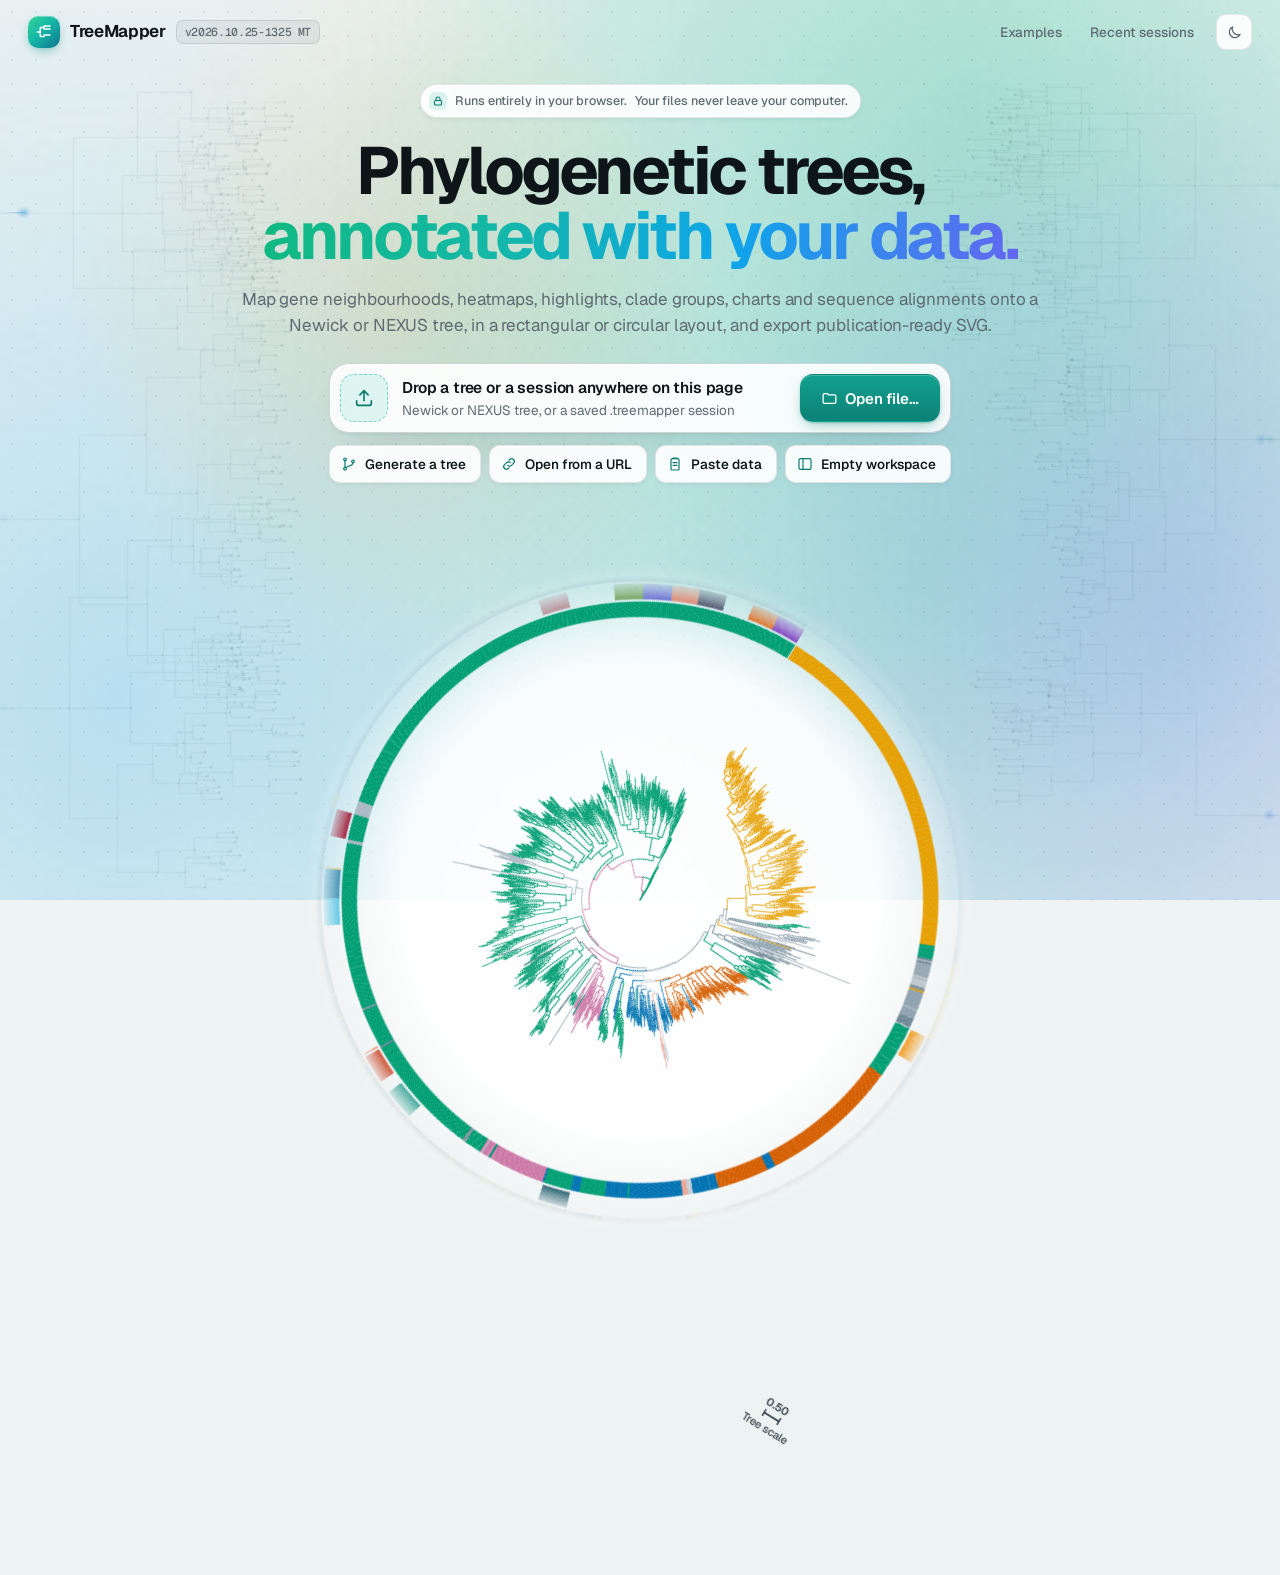
==== commit 2185865a: "Home page: the notes beside the headline come back at the start of the scroll when going home" ====
--- a/index.html
+++ b/index.html
@@ -7,10 +7,10 @@
 <link rel="preconnect" href="https://fonts.googleapis.com">
 <link rel="preconnect" href="https://fonts.gstatic.com" crossorigin>
 <link href="https://fonts.googleapis.com/css2?family=Geist:wght@400;500;600;700&family=Geist+Mono:wght@400;500;600;700&display=swap" rel="stylesheet">
-<link href="css/tailwind.css?v=202610251846" rel="stylesheet">
-<link href="css/styles.css?v=202610251846" rel="stylesheet">
-<link href="css/pro.css?v=202610251846" rel="stylesheet">
-<link href="css/home.css?v=202610251846" rel="stylesheet">
+<link href="css/tailwind.css?v=202610251925" rel="stylesheet">
+<link href="css/styles.css?v=202610251925" rel="stylesheet">
+<link href="css/pro.css?v=202610251925" rel="stylesheet">
+<link href="css/home.css?v=202610251925" rel="stylesheet">
 <script>
   // The home page comes first and the viewer's theme is set before anything is painted (no
   // flash of the workspace or of the other theme; app.js keeps the same choice later)
@@ -96,7 +96,7 @@
           <h2 class="th-h2"><span>Example</span><span class="th-tag th-tag-mock">Mock data</span></h2>
           <button type="button" class="th-mock" data-example="mock" aria-describedby="thMockText">
             <span class="th-win"><span class="th-win-bar"><i></i><i></i><i></i>crispr-cas-loci.treemapper</span><span class="th-win-crop" data-crop="0.0488,0.0865,0.9357,0.9112">
-              <img class="th-light-img" src="img/home/mock-light.jpg?v=202610251846" alt="The TreeMapper workspace with the mock example open: a tree of 56 CRISPR-Cas loci with their gene neighbourhoods, a GC heatmap and a bar chart of spacer counts" decoding="async"><img class="th-dark-img" src="img/home/mock-dark.jpg?v=202610251846" alt="" decoding="async"></span></span>
+              <img class="th-light-img" src="img/home/mock-light.jpg?v=202610251925" alt="The TreeMapper workspace with the mock example open: a tree of 56 CRISPR-Cas loci with their gene neighbourhoods, a GC heatmap and a bar chart of spacer counts" decoding="async"><img class="th-dark-img" src="img/home/mock-dark.jpg?v=202610251925" alt="" decoding="async"></span></span>
             <span><span class="th-ex-title" id="thMockTitle">CRISPR-Cas loci</span>
             <span class="th-ex-sub" id="thMockText" style="display:block">56 invented loci of four subtypes (I&#8209;F, I&#8209;E, III&#8209;A, II&#8209;A): gene neighbourhoods, clade groups, phylum, GC content and spacer counts.</span></span>
           </button>
@@ -624,7 +624,7 @@
         <!-- Radial panels will be created dynamically -->
       </div>
 
-      <script src="js/drag-fastpath.js?v=202610251846"></script>
+      <script src="js/drag-fastpath.js?v=202610251925"></script>
 
                  <div class="splitter-info" id="splitterInfo" style="display: none;">
         <div class="panel-widths" id="panelWidths">
@@ -708,9 +708,9 @@
   </script>
 </div>
 
-<script src="js/home-figure.js?v=202610251846"></script>
-<script src="js/home-tree.js?v=202610251846"></script>
-<script src="js/home.js?v=202610251846"></script>
+<script src="js/home-figure.js?v=202610251925"></script>
+<script src="js/home-tree.js?v=202610251925"></script>
+<script src="js/home.js?v=202610251925"></script>
 
 <!-- Export menu and keyboard shortcuts dialog (pro-ui.js) -->
 <div class="pro-menu" id="proExportMenu" role="menu" hidden>
@@ -921,35 +921,35 @@
   </div>
 </div>
 
-<script src="js/vendor/d3.v7.9.0.min.js?v=202610251846"></script>
-<script src="js/tree-core.js?v=202610251846"></script>
-<script src="js/app.js?v=202610251846"></script>
-<script src="js/fast-draw.js?v=202610251846"></script>
-<script src="js/msa.js?v=202610251846"></script>
-<script src="js/align-rules.js?v=202610251846"></script>
-<script src="js/heatmap-scale.js?v=202610251846"></script>
-<script src="js/legend-tools.js?v=202610251846"></script>
-<script src="js/group-marks.js?v=202610251846"></script>
-<script src="js/gene-extras.js?v=202610251846"></script>
-<script src="js/label-style.js?v=202610251846"></script>
-<script src="js/synteny.js?v=202610251846"></script>
-<script src="js/distances.js?v=202610251846"></script>
-<script src="js/align-tree.js?v=202610251846"></script>
-<script src="js/tangle.js?v=202610251846"></script>
-<script src="js/drag-live.js?v=202610251846"></script>
-<script src="js/session.js?v=202610251846"></script>
-<script src="js/col-map.js?v=202610251846"></script>
-<script src="js/intake.js?v=202610251846"></script>
-<script src="js/links.js?v=202610251846"></script>
-<script src="js/report.js?v=202610251846"></script>
-<script src="js/undo.js?v=202610251846"></script>
-<script src="js/data-editor.js?v=202610251846"></script>
-<script src="js/pro-ui.js?v=202610251846"></script>
-<script src="js/export-presets.js?v=202610251846"></script>
-<script src="js/select-tool.js?v=202610251846"></script>
-<script src="js/feature-select.js?v=202610251846"></script>
-<script src="js/range-select.js?v=202610251846"></script>
-<script src="js/recent.js?v=202610251846"></script>
+<script src="js/vendor/d3.v7.9.0.min.js?v=202610251925"></script>
+<script src="js/tree-core.js?v=202610251925"></script>
+<script src="js/app.js?v=202610251925"></script>
+<script src="js/fast-draw.js?v=202610251925"></script>
+<script src="js/msa.js?v=202610251925"></script>
+<script src="js/align-rules.js?v=202610251925"></script>
+<script src="js/heatmap-scale.js?v=202610251925"></script>
+<script src="js/legend-tools.js?v=202610251925"></script>
+<script src="js/group-marks.js?v=202610251925"></script>
+<script src="js/gene-extras.js?v=202610251925"></script>
+<script src="js/label-style.js?v=202610251925"></script>
+<script src="js/synteny.js?v=202610251925"></script>
+<script src="js/distances.js?v=202610251925"></script>
+<script src="js/align-tree.js?v=202610251925"></script>
+<script src="js/tangle.js?v=202610251925"></script>
+<script src="js/drag-live.js?v=202610251925"></script>
+<script src="js/session.js?v=202610251925"></script>
+<script src="js/col-map.js?v=202610251925"></script>
+<script src="js/intake.js?v=202610251925"></script>
+<script src="js/links.js?v=202610251925"></script>
+<script src="js/report.js?v=202610251925"></script>
+<script src="js/undo.js?v=202610251925"></script>
+<script src="js/data-editor.js?v=202610251925"></script>
+<script src="js/pro-ui.js?v=202610251925"></script>
+<script src="js/export-presets.js?v=202610251925"></script>
+<script src="js/select-tool.js?v=202610251925"></script>
+<script src="js/feature-select.js?v=202610251925"></script>
+<script src="js/range-select.js?v=202610251925"></script>
+<script src="js/recent.js?v=202610251925"></script>
 <script>
   // Opt-in debug monitor: open index.html?debug to enable it
   (function () {
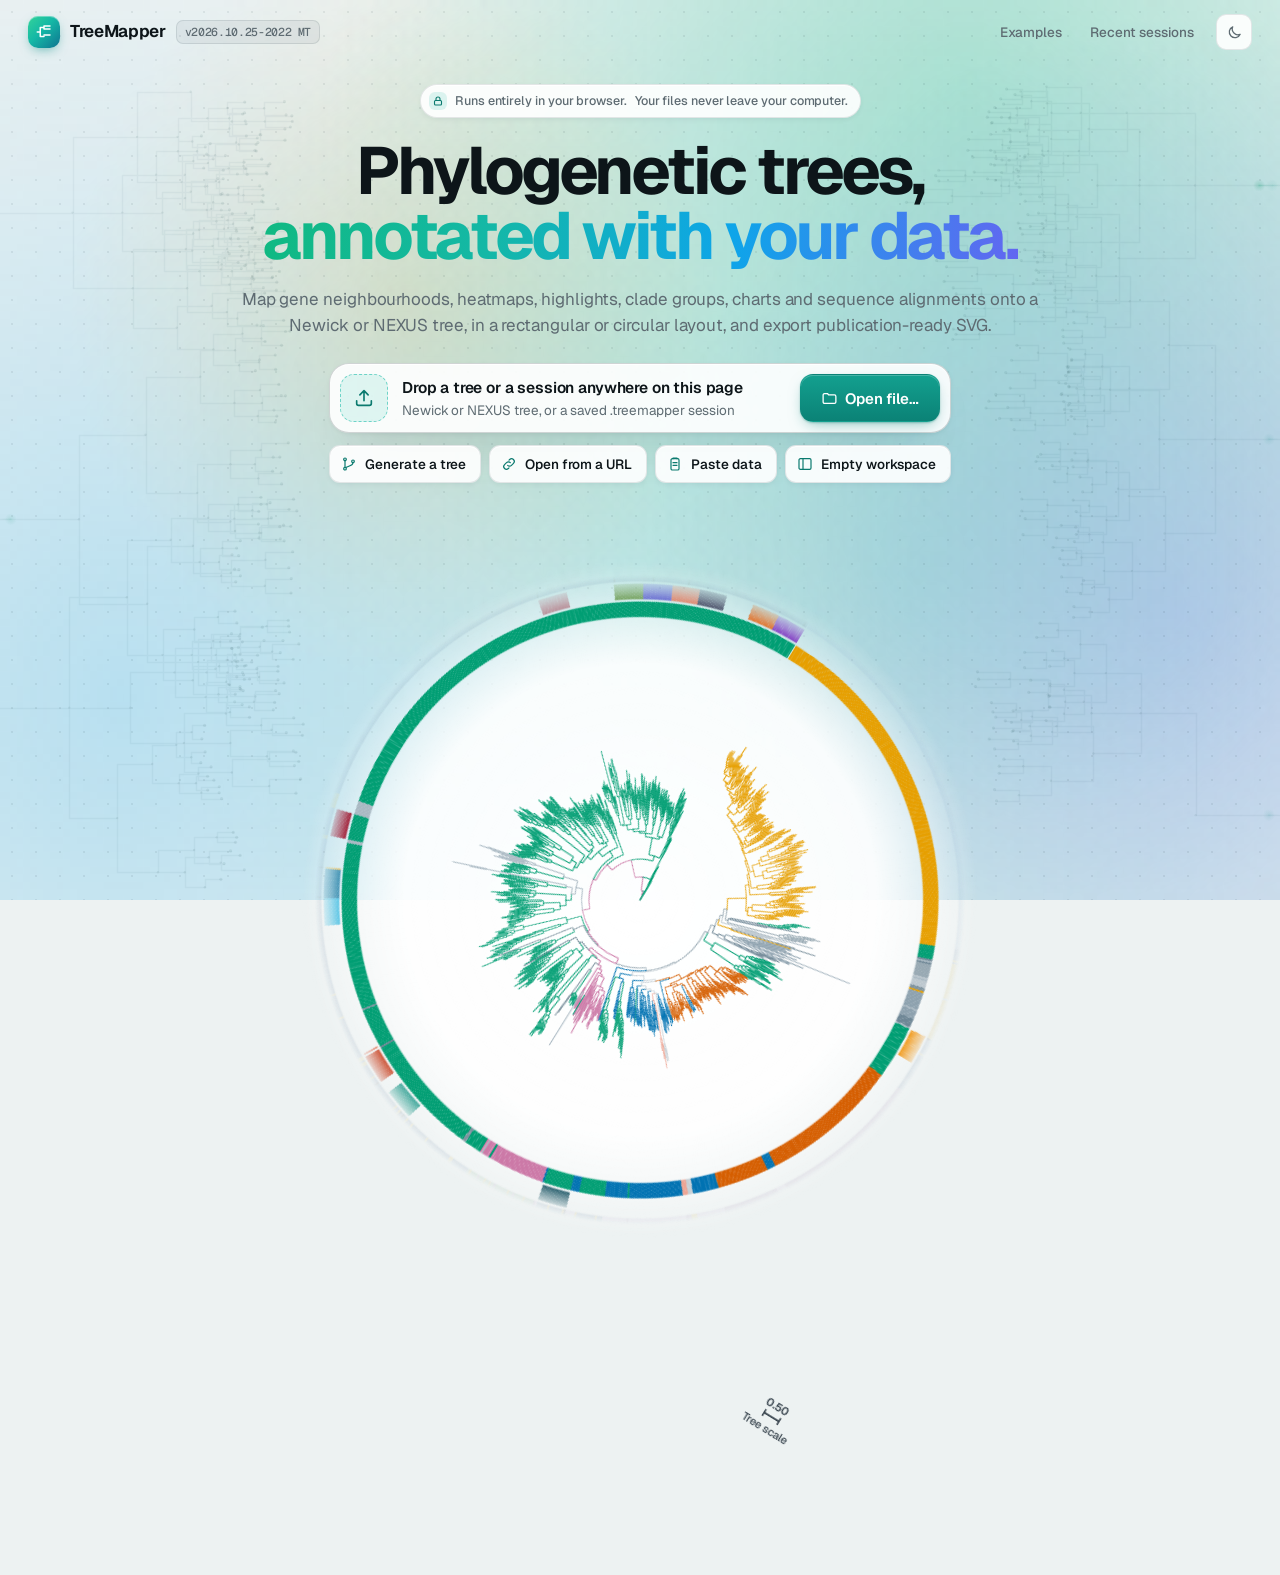
==== commit 3f6e2eb8: "Alignment card: a tick box per highlighted group shows or hides it without removing it Hidden groups" ====
--- a/index.html
+++ b/index.html
@@ -7,10 +7,10 @@
 <link rel="preconnect" href="https://fonts.googleapis.com">
 <link rel="preconnect" href="https://fonts.gstatic.com" crossorigin>
 <link href="https://fonts.googleapis.com/css2?family=Geist:wght@400;500;600;700&family=Geist+Mono:wght@400;500;600;700&display=swap" rel="stylesheet">
-<link href="css/tailwind.css?v=202610251925" rel="stylesheet">
-<link href="css/styles.css?v=202610251925" rel="stylesheet">
-<link href="css/pro.css?v=202610251925" rel="stylesheet">
-<link href="css/home.css?v=202610251925" rel="stylesheet">
+<link href="css/tailwind.css?v=202610260222" rel="stylesheet">
+<link href="css/styles.css?v=202610260222" rel="stylesheet">
+<link href="css/pro.css?v=202610260222" rel="stylesheet">
+<link href="css/home.css?v=202610260222" rel="stylesheet">
 <script>
   // The home page comes first and the viewer's theme is set before anything is painted (no
   // flash of the workspace or of the other theme; app.js keeps the same choice later)
@@ -96,7 +96,7 @@
           <h2 class="th-h2"><span>Example</span><span class="th-tag th-tag-mock">Mock data</span></h2>
           <button type="button" class="th-mock" data-example="mock" aria-describedby="thMockText">
             <span class="th-win"><span class="th-win-bar"><i></i><i></i><i></i>crispr-cas-loci.treemapper</span><span class="th-win-crop" data-crop="0.0488,0.0865,0.9357,0.9112">
-              <img class="th-light-img" src="img/home/mock-light.jpg?v=202610251925" alt="The TreeMapper workspace with the mock example open: a tree of 56 CRISPR-Cas loci with their gene neighbourhoods, a GC heatmap and a bar chart of spacer counts" decoding="async"><img class="th-dark-img" src="img/home/mock-dark.jpg?v=202610251925" alt="" decoding="async"></span></span>
+              <img class="th-light-img" src="img/home/mock-light.jpg?v=202610260222" alt="The TreeMapper workspace with the mock example open: a tree of 56 CRISPR-Cas loci with their gene neighbourhoods, a GC heatmap and a bar chart of spacer counts" decoding="async"><img class="th-dark-img" src="img/home/mock-dark.jpg?v=202610260222" alt="" decoding="async"></span></span>
             <span><span class="th-ex-title" id="thMockTitle">CRISPR-Cas loci</span>
             <span class="th-ex-sub" id="thMockText" style="display:block">56 invented loci of four subtypes (I&#8209;F, I&#8209;E, III&#8209;A, II&#8209;A): gene neighbourhoods, clade groups, phylum, GC content and spacer counts.</span></span>
           </button>
@@ -624,7 +624,7 @@
         <!-- Radial panels will be created dynamically -->
       </div>
 
-      <script src="js/drag-fastpath.js?v=202610251925"></script>
+      <script src="js/drag-fastpath.js?v=202610260222"></script>
 
                  <div class="splitter-info" id="splitterInfo" style="display: none;">
         <div class="panel-widths" id="panelWidths">
@@ -708,9 +708,9 @@
   </script>
 </div>
 
-<script src="js/home-figure.js?v=202610251925"></script>
-<script src="js/home-tree.js?v=202610251925"></script>
-<script src="js/home.js?v=202610251925"></script>
+<script src="js/home-figure.js?v=202610260222"></script>
+<script src="js/home-tree.js?v=202610260222"></script>
+<script src="js/home.js?v=202610260222"></script>
 
 <!-- Export menu and keyboard shortcuts dialog (pro-ui.js) -->
 <div class="pro-menu" id="proExportMenu" role="menu" hidden>
@@ -921,35 +921,35 @@
   </div>
 </div>
 
-<script src="js/vendor/d3.v7.9.0.min.js?v=202610251925"></script>
-<script src="js/tree-core.js?v=202610251925"></script>
-<script src="js/app.js?v=202610251925"></script>
-<script src="js/fast-draw.js?v=202610251925"></script>
-<script src="js/msa.js?v=202610251925"></script>
-<script src="js/align-rules.js?v=202610251925"></script>
-<script src="js/heatmap-scale.js?v=202610251925"></script>
-<script src="js/legend-tools.js?v=202610251925"></script>
-<script src="js/group-marks.js?v=202610251925"></script>
-<script src="js/gene-extras.js?v=202610251925"></script>
-<script src="js/label-style.js?v=202610251925"></script>
-<script src="js/synteny.js?v=202610251925"></script>
-<script src="js/distances.js?v=202610251925"></script>
-<script src="js/align-tree.js?v=202610251925"></script>
-<script src="js/tangle.js?v=202610251925"></script>
-<script src="js/drag-live.js?v=202610251925"></script>
-<script src="js/session.js?v=202610251925"></script>
-<script src="js/col-map.js?v=202610251925"></script>
-<script src="js/intake.js?v=202610251925"></script>
-<script src="js/links.js?v=202610251925"></script>
-<script src="js/report.js?v=202610251925"></script>
-<script src="js/undo.js?v=202610251925"></script>
-<script src="js/data-editor.js?v=202610251925"></script>
-<script src="js/pro-ui.js?v=202610251925"></script>
-<script src="js/export-presets.js?v=202610251925"></script>
-<script src="js/select-tool.js?v=202610251925"></script>
-<script src="js/feature-select.js?v=202610251925"></script>
-<script src="js/range-select.js?v=202610251925"></script>
-<script src="js/recent.js?v=202610251925"></script>
+<script src="js/vendor/d3.v7.9.0.min.js?v=202610260222"></script>
+<script src="js/tree-core.js?v=202610260222"></script>
+<script src="js/app.js?v=202610260222"></script>
+<script src="js/fast-draw.js?v=202610260222"></script>
+<script src="js/msa.js?v=202610260222"></script>
+<script src="js/align-rules.js?v=202610260222"></script>
+<script src="js/heatmap-scale.js?v=202610260222"></script>
+<script src="js/legend-tools.js?v=202610260222"></script>
+<script src="js/group-marks.js?v=202610260222"></script>
+<script src="js/gene-extras.js?v=202610260222"></script>
+<script src="js/label-style.js?v=202610260222"></script>
+<script src="js/synteny.js?v=202610260222"></script>
+<script src="js/distances.js?v=202610260222"></script>
+<script src="js/align-tree.js?v=202610260222"></script>
+<script src="js/tangle.js?v=202610260222"></script>
+<script src="js/drag-live.js?v=202610260222"></script>
+<script src="js/session.js?v=202610260222"></script>
+<script src="js/col-map.js?v=202610260222"></script>
+<script src="js/intake.js?v=202610260222"></script>
+<script src="js/links.js?v=202610260222"></script>
+<script src="js/report.js?v=202610260222"></script>
+<script src="js/undo.js?v=202610260222"></script>
+<script src="js/data-editor.js?v=202610260222"></script>
+<script src="js/pro-ui.js?v=202610260222"></script>
+<script src="js/export-presets.js?v=202610260222"></script>
+<script src="js/select-tool.js?v=202610260222"></script>
+<script src="js/feature-select.js?v=202610260222"></script>
+<script src="js/range-select.js?v=202610260222"></script>
+<script src="js/recent.js?v=202610260222"></script>
 <script>
   // Opt-in debug monitor: open index.html?debug to enable it
   (function () {
--- a/css/pro.css
+++ b/css/pro.css
@@ -1187,6 +1187,8 @@
 html.pro .msa-chip { display: flex; align-items: center; gap: 6px; padding: 2px 2px 2px 8px; border-radius: 7px; background: var(--pro-accent-soft);
   border: 1px solid var(--pro-accent-border); font-variant-numeric: tabular-nums; white-space: nowrap; min-width: 0; }
 html.pro .msa-chip-label { flex: 1 1 auto; min-width: 0; overflow: hidden; text-overflow: ellipsis; }
+html.pro .msa-chip.is-off { background: transparent; border-style: dashed; }
+html.pro .msa-chip.is-off .msa-chip-label { color: var(--muted); }
 html.pro .msa-chip-wrap { flex: none; }
 html.pro input.pro-num.msa-chip-w { width: 54px; height: 24px; }
 html.pro .msa-cons-row[hidden] { display: none !important; }
